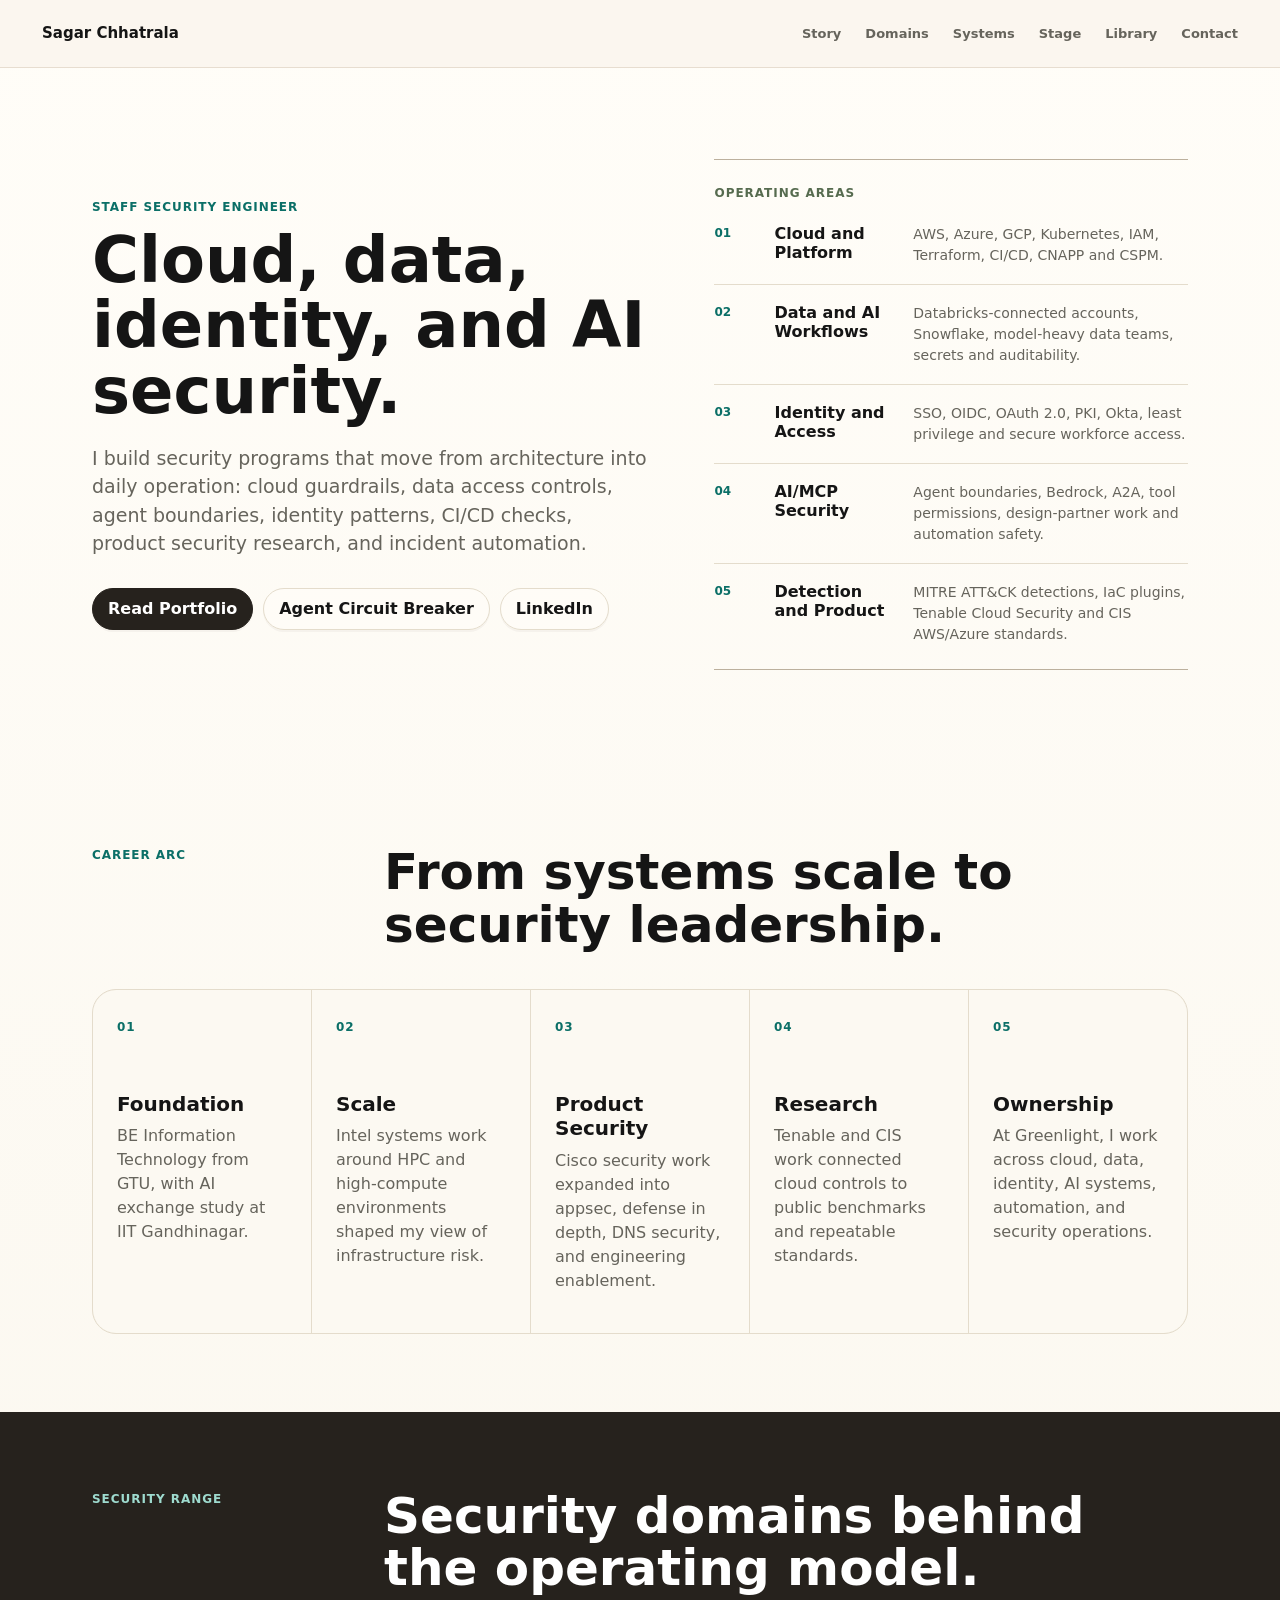
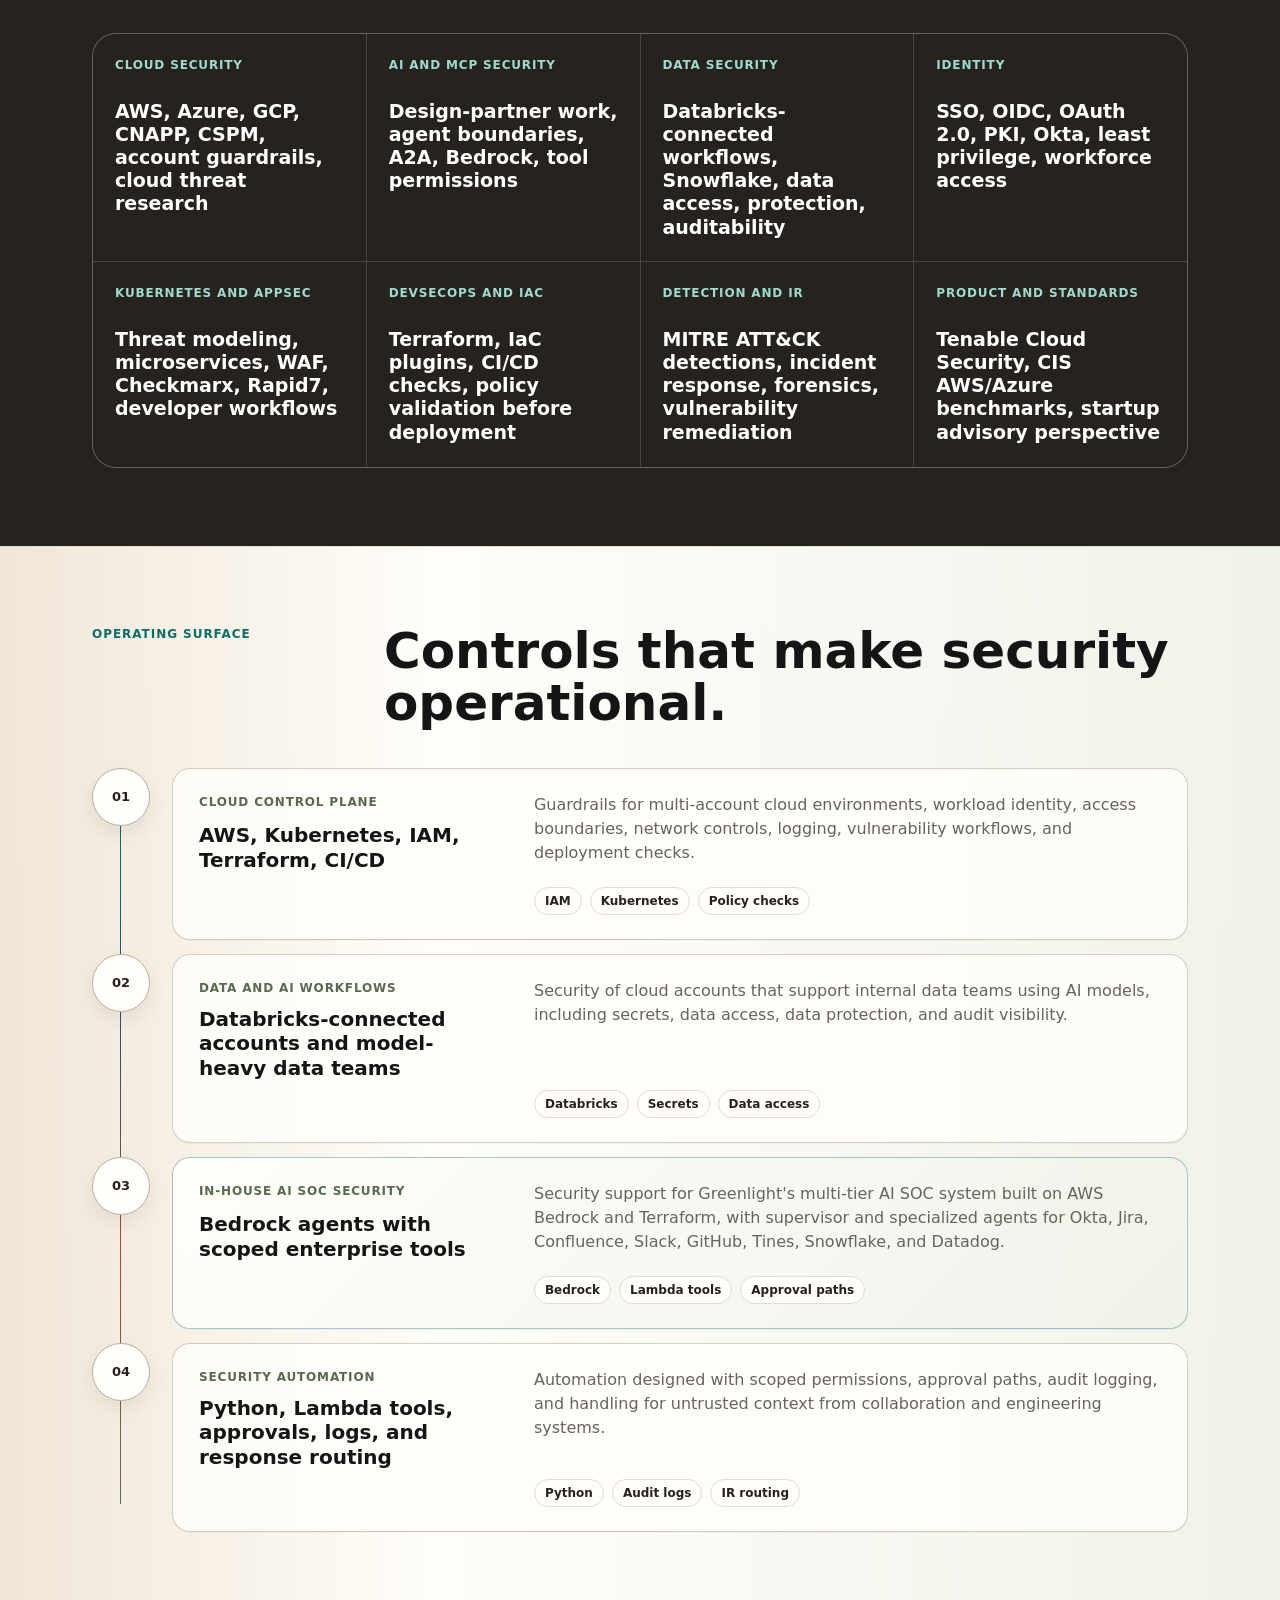
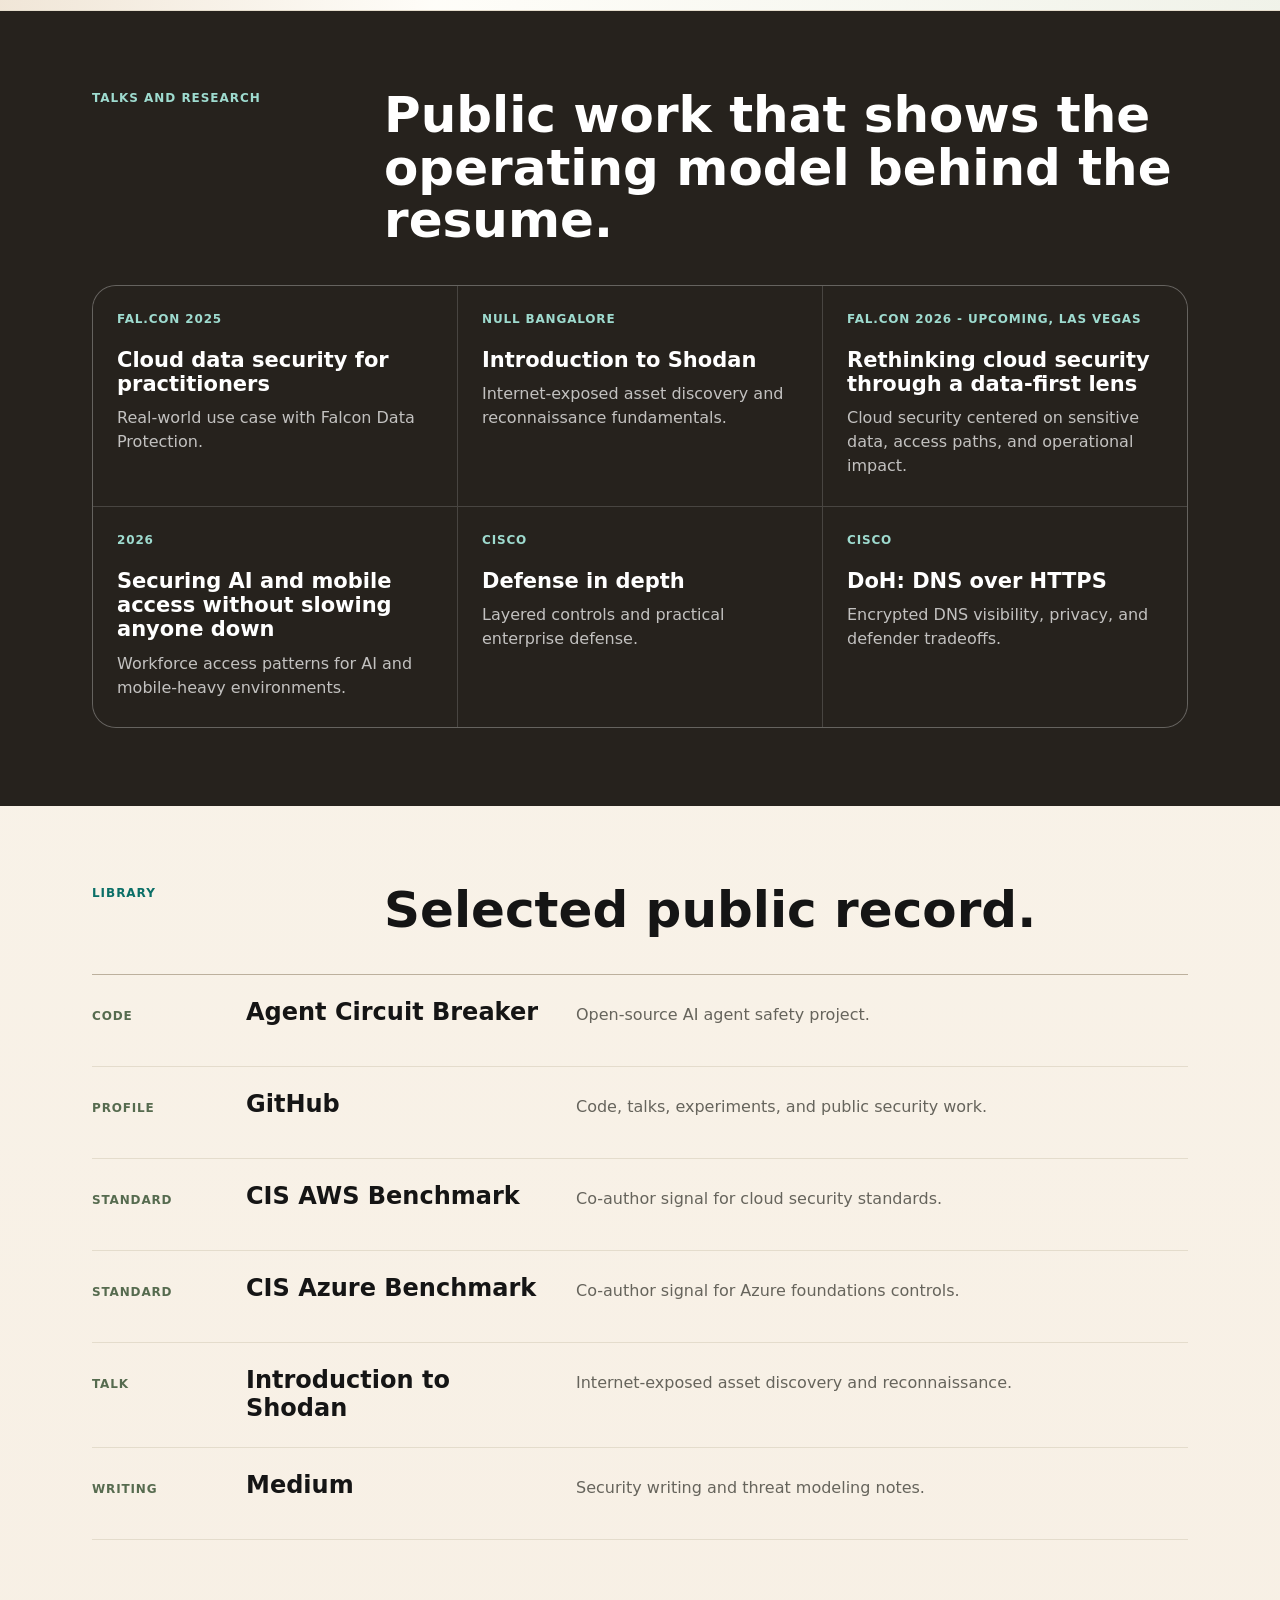
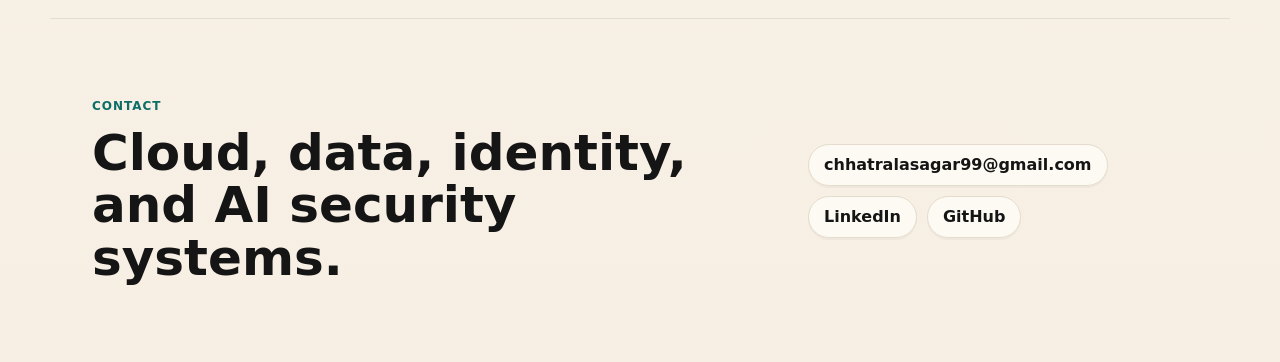
==== index.html @ e39b1465 "Initial portfolio site" ====
<!doctype html>
<html lang="en">
<head>
  <meta charset="utf-8">
  <meta name="viewport" content="width=device-width, initial-scale=1">
  <title>Sagar Chhatrala | Security Portfolio</title>
  <meta name="description" content="Sagar Chhatrala portfolio across cloud security, data security, identity, AI system security, public talks, CIS benchmarks, and open-source security tooling.">
  <meta property="og:title" content="Sagar Chhatrala | Security Portfolio">
  <meta property="og:description" content="Cloud, data, identity, and AI security portfolio with public talks, benchmarks, and open-source work.">
  <meta property="og:type" content="profile">
  <meta property="og:image" content="https://avatars.githubusercontent.com/u/20254196?v=4">
  <link rel="stylesheet" href="./styles.css">
  <script type="application/ld+json">
    {
      "@context": "https://schema.org",
      "@type": "Person",
      "name": "Sagar Chhatrala",
      "jobTitle": "Staff Security Engineer",
      "image": "https://avatars.githubusercontent.com/u/20254196?v=4",
      "description": "Staff Security Engineer focused on cloud security, data security, identity, AI system security, security automation, and public security research.",
      "sameAs": [
        "https://www.linkedin.com/in/sagarchhatrala",
        "https://github.com/sagarchhatrala",
        "https://medium.com/@sagarchhatrala",
        "https://pypi.org/project/agent-circuit-breaker/",
        "https://github.com/sagarchhatrala/Talks/blob/master/null_bangalore/Introduction%20to%20shodan.pptx"
      ],
      "knowsAbout": [
        "AWS Security",
        "Azure Security",
        "GCP Security",
        "Kubernetes Security",
        "Databricks Security",
        "Identity and Access",
        "OIDC",
        "OAuth 2.0",
        "PKI",
        "WAF",
        "Infrastructure as Code Security",
        "AI System Security",
        "MCP Security",
        "A2A",
        "Agent Guardrails",
        "Security Automation",
        "MITRE ATT&CK",
        "Incident Response",
        "Cloud Threat Research",
        "CIS Benchmarks"
      ]
    }
  </script>
</head>
<body>
  <header class="header">
    <a class="brand" href="#top">Sagar Chhatrala</a>
    <nav aria-label="Portfolio navigation">
      <a href="#story">Story</a>
      <a href="#domains">Domains</a>
      <a href="#systems">Systems</a>
      <a href="#stage">Stage</a>
      <a href="#library">Library</a>
      <a href="#contact">Contact</a>
    </nav>
  </header>

  <main id="top">
    <section class="hero">
      <div class="hero-copy">
        <p class="eyebrow">Staff Security Engineer</p>
        <h1>Cloud, data, identity, and AI security.</h1>
        <p class="lead">
          I build security programs that move from architecture into daily operation:
          cloud guardrails, data access controls, agent boundaries, identity patterns,
          CI/CD checks, product security research, and incident automation.
        </p>
        <div class="actions">
          <a class="primary" href="#story">Read Portfolio</a>
          <a href="https://pypi.org/project/agent-circuit-breaker/">Agent Circuit Breaker</a>
          <a href="https://www.linkedin.com/in/sagarchhatrala">LinkedIn</a>
        </div>
      </div>

      <aside class="hero-panel" aria-label="Security operating areas">
        <p class="panel-kicker">Operating Areas</p>
        <div class="focus-list">
          <article>
            <span>01</span>
            <strong>Cloud and Platform</strong>
            <p>AWS, Azure, GCP, Kubernetes, IAM, Terraform, CI/CD, CNAPP and CSPM.</p>
          </article>
          <article>
            <span>02</span>
            <strong>Data and AI Workflows</strong>
            <p>Databricks-connected accounts, Snowflake, model-heavy data teams, secrets and auditability.</p>
          </article>
          <article>
            <span>03</span>
            <strong>Identity and Access</strong>
            <p>SSO, OIDC, OAuth 2.0, PKI, Okta, least privilege and secure workforce access.</p>
          </article>
          <article>
            <span>04</span>
            <strong>AI/MCP Security</strong>
            <p>Agent boundaries, Bedrock, A2A, tool permissions, design-partner work and automation safety.</p>
          </article>
          <article>
            <span>05</span>
            <strong>Detection and Product</strong>
            <p>MITRE ATT&CK detections, IaC plugins, Tenable Cloud Security and CIS AWS/Azure standards.</p>
          </article>
        </div>
      </aside>
    </section>

    <section class="story" id="story">
      <div class="section-head">
        <p class="eyebrow">Career Arc</p>
        <h2>From systems scale to security leadership.</h2>
      </div>
      <div class="arc">
        <article>
          <span>01</span>
          <h3>Foundation</h3>
          <p>BE Information Technology from GTU, with AI exchange study at IIT Gandhinagar.</p>
        </article>
        <article>
          <span>02</span>
          <h3>Scale</h3>
          <p>Intel systems work around HPC and high-compute environments shaped my view of infrastructure risk.</p>
        </article>
        <article>
          <span>03</span>
          <h3>Product Security</h3>
          <p>Cisco security work expanded into appsec, defense in depth, DNS security, and engineering enablement.</p>
        </article>
        <article>
          <span>04</span>
          <h3>Research</h3>
          <p>Tenable and CIS work connected cloud controls to public benchmarks and repeatable standards.</p>
        </article>
        <article>
          <span>05</span>
          <h3>Ownership</h3>
          <p>At Greenlight, I work across cloud, data, identity, AI systems, automation, and security operations.</p>
        </article>
      </div>
    </section>

    <section class="domains" id="domains">
      <div class="section-head">
        <p class="eyebrow">Security Range</p>
        <h2>Security domains behind the operating model.</h2>
      </div>
      <div class="domain-board">
        <article>
          <span>Cloud Security</span>
          <strong>AWS, Azure, GCP, CNAPP, CSPM, account guardrails, cloud threat research</strong>
        </article>
        <article>
          <span>AI and MCP Security</span>
          <strong>Design-partner work, agent boundaries, A2A, Bedrock, tool permissions</strong>
        </article>
        <article>
          <span>Data Security</span>
          <strong>Databricks-connected workflows, Snowflake, data access, protection, auditability</strong>
        </article>
        <article>
          <span>Identity</span>
          <strong>SSO, OIDC, OAuth 2.0, PKI, Okta, least privilege, workforce access</strong>
        </article>
        <article>
          <span>Kubernetes and AppSec</span>
          <strong>Threat modeling, microservices, WAF, Checkmarx, Rapid7, developer workflows</strong>
        </article>
        <article>
          <span>DevSecOps and IaC</span>
          <strong>Terraform, IaC plugins, CI/CD checks, policy validation before deployment</strong>
        </article>
        <article>
          <span>Detection and IR</span>
          <strong>MITRE ATT&CK detections, incident response, forensics, vulnerability remediation</strong>
        </article>
        <article>
          <span>Product and Standards</span>
          <strong>Tenable Cloud Security, CIS AWS/Azure benchmarks, startup advisory perspective</strong>
        </article>
      </div>
    </section>

    <section class="systems" id="systems">
      <div class="section-head">
        <p class="eyebrow">Operating Surface</p>
        <h2>Controls that make security operational.</h2>
      </div>
      <div class="control-stack">
        <article class="control-item">
          <div class="control-index">01</div>
          <div class="control-body">
            <span>Cloud Control Plane</span>
            <h3>AWS, Kubernetes, IAM, Terraform, CI/CD</h3>
            <p>Guardrails for multi-account cloud environments, workload identity, access boundaries, network controls, logging, vulnerability workflows, and deployment checks.</p>
            <div class="chips"><b>IAM</b><b>Kubernetes</b><b>Policy checks</b></div>
          </div>
        </article>
        <article class="control-item">
          <div class="control-index">02</div>
          <div class="control-body">
            <span>Data and AI Workflows</span>
            <h3>Databricks-connected accounts and model-heavy data teams</h3>
            <p>Security of cloud accounts that support internal data teams using AI models, including secrets, data access, data protection, and audit visibility.</p>
            <div class="chips"><b>Databricks</b><b>Secrets</b><b>Data access</b></div>
          </div>
        </article>
        <article class="control-item feature-control">
          <div class="control-index">03</div>
          <div class="control-body">
            <span>In-House AI SOC Security</span>
            <h3>Bedrock agents with scoped enterprise tools</h3>
            <p>Security support for Greenlight's multi-tier AI SOC system built on AWS Bedrock and Terraform, with supervisor and specialized agents for Okta, Jira, Confluence, Slack, GitHub, Tines, Snowflake, and Datadog.</p>
            <div class="chips"><b>Bedrock</b><b>Lambda tools</b><b>Approval paths</b></div>
          </div>
        </article>
        <article class="control-item">
          <div class="control-index">04</div>
          <div class="control-body">
            <span>Security Automation</span>
            <h3>Python, Lambda tools, approvals, logs, and response routing</h3>
            <p>Automation designed with scoped permissions, approval paths, audit logging, and handling for untrusted context from collaboration and engineering systems.</p>
            <div class="chips"><b>Python</b><b>Audit logs</b><b>IR routing</b></div>
          </div>
        </article>
      </div>
    </section>

    <section class="stage" id="stage">
      <div class="section-head">
        <p class="eyebrow">Talks and Research</p>
        <h2>Public work that shows the operating model behind the resume.</h2>
      </div>
      <div class="stage-grid">
        <a href="https://www.crowdstrike.com/en-us/events/fal-con/">
          <small>Fal.Con 2025</small>
          <strong>Cloud data security for practitioners</strong>
          <span>Real-world use case with Falcon Data Protection.</span>
        </a>
        <a href="https://github.com/sagarchhatrala/Talks/blob/master/null_bangalore/Introduction%20to%20shodan.pptx">
          <small>null Bangalore</small>
          <strong>Introduction to Shodan</strong>
          <span>Internet-exposed asset discovery and reconnaissance fundamentals.</span>
        </a>
        <article>
          <small>Fal.Con 2026 - Upcoming, Las Vegas</small>
          <strong>Rethinking cloud security through a data-first lens</strong>
          <span>Cloud security centered on sensitive data, access paths, and operational impact.</span>
        </article>
        <article>
          <small>2026</small>
          <strong>Securing AI and mobile access without slowing anyone down</strong>
          <span>Workforce access patterns for AI and mobile-heavy environments.</span>
        </article>
        <article>
          <small>Cisco</small>
          <strong>Defense in depth</strong>
          <span>Layered controls and practical enterprise defense.</span>
        </article>
        <article>
          <small>Cisco</small>
          <strong>DoH: DNS over HTTPS</strong>
          <span>Encrypted DNS visibility, privacy, and defender tradeoffs.</span>
        </article>
      </div>
    </section>

    <section class="library" id="library">
      <div class="section-head">
        <p class="eyebrow">Library</p>
        <h2>Selected public record.</h2>
      </div>
      <div class="library-links">
        <a href="https://pypi.org/project/agent-circuit-breaker/" data-evidence="open-source ai-agent-safety"><span>Code</span><strong>Agent Circuit Breaker</strong><em>Open-source AI agent safety project.</em></a>
        <a href="https://github.com/sagarchhatrala" data-evidence="github code talks"><span>Profile</span><strong>GitHub</strong><em>Code, talks, experiments, and public security work.</em></a>
        <a href="https://www.cisecurity.org/benchmark/amazon_web_services" data-evidence="cis aws benchmark"><span>Standard</span><strong>CIS AWS Benchmark</strong><em>Co-author signal for cloud security standards.</em></a>
        <a href="https://www.cisecurity.org/benchmark/azure" data-evidence="cis azure benchmark"><span>Standard</span><strong>CIS Azure Benchmark</strong><em>Co-author signal for Azure foundations controls.</em></a>
        <a href="https://github.com/sagarchhatrala/Talks/blob/master/null_bangalore/Introduction%20to%20shodan.pptx" data-evidence="shodan null-bangalore talk"><span>Talk</span><strong>Introduction to Shodan</strong><em>Internet-exposed asset discovery and reconnaissance.</em></a>
        <a href="https://medium.com/@sagarchhatrala" data-evidence="security writing"><span>Writing</span><strong>Medium</strong><em>Security writing and threat modeling notes.</em></a>
      </div>
    </section>

    <section class="contact" id="contact">
      <div>
        <p class="eyebrow">Contact</p>
        <h2>Cloud, data, identity, and AI security systems.</h2>
      </div>
      <div class="contact-links">
        <a href="mailto:chhatralasagar99@gmail.com">chhatralasagar99@gmail.com</a>
        <a href="https://www.linkedin.com/in/sagarchhatrala">LinkedIn</a>
        <a href="https://github.com/sagarchhatrala">GitHub</a>
      </div>
    </section>
  </main>
</body>
</html>
---- styles.css ----
:root {
  --bg: #faf6ed;
  --paper: #fffefa;
  --ink: #151515;
  --muted: #66645c;
  --line: #e4dccc;
  --line-strong: #bcb09d;
  --espresso: #26221d;
  --teal: #0b6f67;
  --blue: #334f6d;
  --terracotta: #a4533b;
  --mustard: #8e6f24;
  --moss: #566b4f;
  --clay: #eee2d2;
  --sage: #eef2e9;
  --sand: #f4eadb;
  --shadow: 0 18px 46px rgba(38, 34, 29, 0.09);
}

* { box-sizing: border-box; }
html { scroll-behavior: smooth; }
body {
  margin: 0;
  overflow-x: hidden;
  color: var(--ink);
  background:
    linear-gradient(180deg, #fffdf8 0%, var(--bg) 44%, #f7efe4 100%);
  font-family: Inter, ui-sans-serif, system-ui, -apple-system, BlinkMacSystemFont, "Segoe UI", sans-serif;
  line-height: 1.5;
}

a { color: inherit; text-decoration: none; }
a:hover { color: var(--teal); }

.header {
  position: sticky;
  top: 0;
  z-index: 30;
  display: flex;
  align-items: center;
  justify-content: space-between;
  min-height: 68px;
  padding: 0 42px;
  border-bottom: 1px solid rgba(227, 215, 200, 0.8);
  background: rgba(251, 246, 238, 0.9);
  backdrop-filter: blur(16px);
}

.brand {
  font-size: 15px;
  font-weight: 850;
}

nav {
  display: flex;
  gap: 24px;
  color: var(--muted);
  font-size: 13px;
  font-weight: 820;
}

.hero {
  display: grid;
  grid-template-columns: minmax(0, 0.92fr) minmax(360px, 0.78fr);
  gap: 64px;
  align-items: center;
  max-width: 1180px;
  min-height: min(700px, calc(100vh - 68px));
  margin: 0 auto;
  padding: 46px 42px 54px;
}

.eyebrow {
  margin: 0 0 12px;
  color: var(--teal);
  font-size: 12px;
  font-weight: 850;
  letter-spacing: 0.08em;
  text-transform: uppercase;
}

h1, h2, h3, p { margin-top: 0; }

h1 {
  max-width: 680px;
  margin-bottom: 20px;
  font-size: clamp(40px, 5vw, 64px);
  line-height: 1.02;
  letter-spacing: 0;
}

h2 {
  max-width: 790px;
  margin-bottom: 0;
  font-size: clamp(30px, 4.1vw, 50px);
  line-height: 1.05;
  letter-spacing: 0;
}

h3 {
  margin-bottom: 8px;
  font-size: 20px;
  line-height: 1.22;
  letter-spacing: 0;
}

.lead {
  max-width: 650px;
  color: var(--muted);
  font-size: 19px;
}

.actions {
  display: flex;
  flex-wrap: wrap;
  gap: 10px;
  margin-top: 30px;
}

.actions a,
.contact-links a {
  display: inline-flex;
  align-items: center;
  min-height: 42px;
  padding: 0 15px;
  border: 1px solid var(--line);
  border-radius: 999px;
  background: rgba(255, 253, 248, 0.82);
  font-weight: 850;
  box-shadow: 0 2px 0 rgba(52, 39, 31, 0.04);
}

.actions .primary {
  border-color: var(--espresso);
  background: var(--espresso);
  color: #fff;
}

.hero-panel {
  padding: 24px 0;
  border-top: 1px solid var(--line-strong);
  border-bottom: 1px solid var(--line-strong);
}

.panel-kicker {
  margin: 0 0 22px;
  color: var(--moss);
  font-size: 12px;
  font-weight: 900;
  letter-spacing: 0.08em;
  text-transform: uppercase;
}

.focus-list {
  display: grid;
  gap: 0;
}

.focus-list article {
  display: grid;
  grid-template-columns: 42px minmax(0, 0.44fr) minmax(0, 1fr);
  gap: 18px;
  padding: 18px 0;
  border-top: 1px solid var(--line);
}

.focus-list article:first-child {
  border-top: 0;
  padding-top: 0;
}

.focus-list article:last-child {
  padding-bottom: 0;
}

.focus-list span {
  color: var(--teal);
  font-size: 12px;
  font-weight: 900;
}

.focus-list strong {
  line-height: 1.22;
}

.focus-list p {
  margin-bottom: 0;
  color: var(--muted);
  font-size: 14px;
}

.story,
.domains,
.systems,
.stage,
.library,
.contact {
  max-width: 1180px;
  margin: 0 auto;
  padding: 78px 42px;
}

.domains {
  max-width: none;
  border-top: 0;
  border-bottom: 0;
  background: var(--espresso);
  color: #fff;
}

.domains .section-head,
.domains .domain-board {
  max-width: 1096px;
  margin-left: auto;
  margin-right: auto;
}

.domains .eyebrow {
  color: #9edbcf;
}

.section-head {
  display: grid;
  grid-template-columns: 250px minmax(0, 1fr);
  gap: 42px;
  align-items: start;
  margin-bottom: 38px;
}

.arc {
  display: grid;
  grid-template-columns: repeat(5, 1fr);
  gap: 1px;
  border: 1px solid var(--line);
  border-radius: 24px;
  background: var(--line);
  overflow: hidden;
}

.domain-board {
  display: grid;
  grid-template-columns: repeat(4, 1fr);
  gap: 1px;
  overflow: hidden;
  border: 1px solid rgba(255,255,255,0.16);
  border-radius: 24px;
  background: rgba(255,255,255,0.16);
}

.domain-board article {
  position: relative;
  display: grid;
  grid-template-rows: auto 1fr;
  gap: 26px;
  min-height: 205px;
  padding: 22px;
  border: 0;
  border-radius: 0;
  background: var(--espresso);
  box-shadow: none;
  overflow: hidden;
}

.domain-board article:hover {
  background: rgba(255,255,255,0.035);
  transform: none;
}

.domain-board span {
  color: #9edbcf;
  font-size: 12px;
  font-weight: 900;
  letter-spacing: 0.07em;
  text-transform: uppercase;
}

.domain-board strong {
  color: #fff;
  font-size: 19px;
  line-height: 1.22;
}

.arc article {
  min-height: 265px;
  padding: 24px;
  background: rgba(255,253,248,0.88);
}

.arc span,
.stage-grid small,
.library-links span {
  color: var(--teal);
  font-size: 12px;
  font-weight: 850;
  letter-spacing: 0.07em;
  text-transform: uppercase;
}

.arc h3 {
  margin-top: 54px;
}

.arc p,
.stage-grid span {
  color: var(--muted);
}

.systems {
  max-width: none;
  border-top: 1px solid var(--line);
  border-bottom: 1px solid var(--line);
  background:
    linear-gradient(90deg, rgba(238,226,210,0.78), rgba(255,254,250,0.9) 34%, rgba(238,242,233,0.8));
}

.systems .section-head,
.systems .control-stack {
  max-width: 1096px;
  margin-left: auto;
  margin-right: auto;
}

.control-stack {
  position: relative;
  display: grid;
  gap: 14px;
}

.control-stack::before {
  content: "";
  position: absolute;
  top: 28px;
  bottom: 28px;
  left: 28px;
  width: 1px;
  background: linear-gradient(180deg, var(--teal), var(--blue), var(--terracotta), var(--moss));
}

.control-item {
  position: relative;
  display: grid;
  grid-template-columns: 58px minmax(0, 1fr);
  gap: 22px;
  align-items: start;
}

.control-index {
  position: relative;
  z-index: 1;
  display: grid;
  place-items: center;
  width: 58px;
  height: 58px;
  border: 1px solid var(--line-strong);
  border-radius: 50%;
  background: var(--paper);
  color: var(--espresso);
  font-size: 13px;
  font-weight: 900;
  box-shadow: 0 8px 20px rgba(38, 34, 29, 0.08);
}

.control-body {
  display: grid;
  grid-template-columns: minmax(190px, 0.48fr) minmax(0, 1fr);
  gap: 10px 34px;
  min-height: 172px;
  padding: 24px 26px;
  border: 1px solid rgba(188, 176, 157, 0.62);
  border-radius: 18px;
  background: rgba(255,254,250,0.82);
  box-shadow: 0 1px 0 rgba(38,34,29,0.04);
}

.feature-control .control-body {
  border-color: rgba(11,111,103,0.36);
  background: linear-gradient(135deg, rgba(255,254,250,0.94), rgba(238,242,233,0.95));
}

.control-body span {
  grid-column: 1;
  color: var(--moss);
  font-size: 12px;
  font-weight: 900;
  letter-spacing: 0.07em;
  text-transform: uppercase;
}

.control-body h3 {
  grid-column: 1;
  margin-bottom: 0;
}

.control-body p {
  grid-column: 2;
  grid-row: 1 / span 2;
  margin-bottom: 0;
  color: var(--muted);
}

.chips {
  grid-column: 2;
  display: flex;
  flex-wrap: wrap;
  gap: 8px;
  align-self: end;
}

.chips b {
  display: inline-flex;
  align-items: center;
  min-height: 28px;
  padding: 0 10px;
  border: 1px solid var(--line);
  border-radius: 999px;
  background: var(--paper);
  color: var(--espresso);
  font-size: 12px;
}

.stage {
  max-width: none;
  background: var(--espresso);
  color: #fff;
}

.stage .section-head,
.stage .stage-grid {
  max-width: 1096px;
  margin-left: auto;
  margin-right: auto;
}

.stage .eyebrow,
.stage-grid small {
  color: #9edbcf;
}

.stage-grid {
  display: grid;
  grid-template-columns: repeat(3, 1fr);
  gap: 1px;
  background: rgba(255,255,255,0.16);
  border: 1px solid rgba(255,255,255,0.16);
  border-radius: 24px;
  overflow: hidden;
}

.stage-grid a,
.stage-grid article {
  display: grid;
  align-content: start;
  min-height: 220px;
  padding: 24px;
  background: var(--espresso);
}

.stage-grid strong {
  margin: 20px 0 10px;
  font-size: 21px;
  line-height: 1.16;
}

.stage-grid span {
  color: rgba(255,255,255,0.72);
}

.library-links {
  display: grid;
  grid-template-columns: 1fr;
  gap: 0;
  border-top: 1px solid var(--line-strong);
}

.library-links a {
  display: grid;
  grid-template-columns: 130px minmax(0, 0.5fr) minmax(0, 1fr);
  gap: 24px;
  align-items: baseline;
  min-height: 92px;
  padding: 24px 0;
  border-bottom: 1px solid var(--line);
  background: transparent;
}

.library-links a:hover {
  color: var(--teal);
  transform: translateX(2px);
}

.library-links span {
  color: var(--moss);
  font-size: 12px;
  font-weight: 900;
  letter-spacing: 0.07em;
  text-transform: uppercase;
  white-space: nowrap;
}

.library-links strong {
  font-size: 24px;
  line-height: 1.16;
}

.library-links em {
  color: var(--muted);
  font-style: normal;
}

.contact {
  display: grid;
  grid-template-columns: minmax(0, 1fr) 380px;
  gap: 40px;
  align-items: center;
  border-top: 1px solid var(--line);
}

.contact-links {
  display: flex;
  flex-wrap: wrap;
  gap: 10px;
}

@media (max-width: 980px) {
  .hero,
  .section-head,
  .focus-list article,
  .control-body,
  .contact {
    grid-template-columns: 1fr;
  }

  .control-body p,
  .control-body h3,
  .control-body span,
  .chips {
    grid-column: 1;
    grid-row: auto;
  }

  .hero {
    min-height: auto;
    gap: 34px;
  }

  .arc {
    grid-template-columns: 1fr;
  }

  .arc article {
    min-height: auto;
  }

  .arc h3 {
    margin-top: 26px;
  }

  .stage-grid,
  .domain-board {
    grid-template-columns: 1fr;
  }

  .domain-board article.wide {
    grid-column: auto;
  }
}

@media (max-width: 680px) {
  .header {
    align-items: flex-start;
    flex-direction: column;
    gap: 10px;
    padding: 16px 22px;
  }

  nav {
    width: 100%;
    gap: 18px;
    overflow-x: auto;
    padding-bottom: 2px;
  }

  .hero,
  .story,
  .systems,
  .stage,
  .library,
  .contact {
    padding: 48px 22px;
  }

  h1 {
    max-width: 350px;
    font-size: 34px;
    line-height: 1.05;
  }

  h2 {
    max-width: 350px;
    font-size: 28px;
  }

  .lead {
    max-width: 350px;
    font-size: 17px;
  }

  .hero-panel {
    max-width: 350px;
  }

  .focus-list article {
    gap: 6px;
    padding: 16px 0;
  }

  .library-links a {
    grid-template-columns: 1fr;
    gap: 6px;
    min-height: auto;
  }

  .library-links strong {
    font-size: 20px;
  }
}
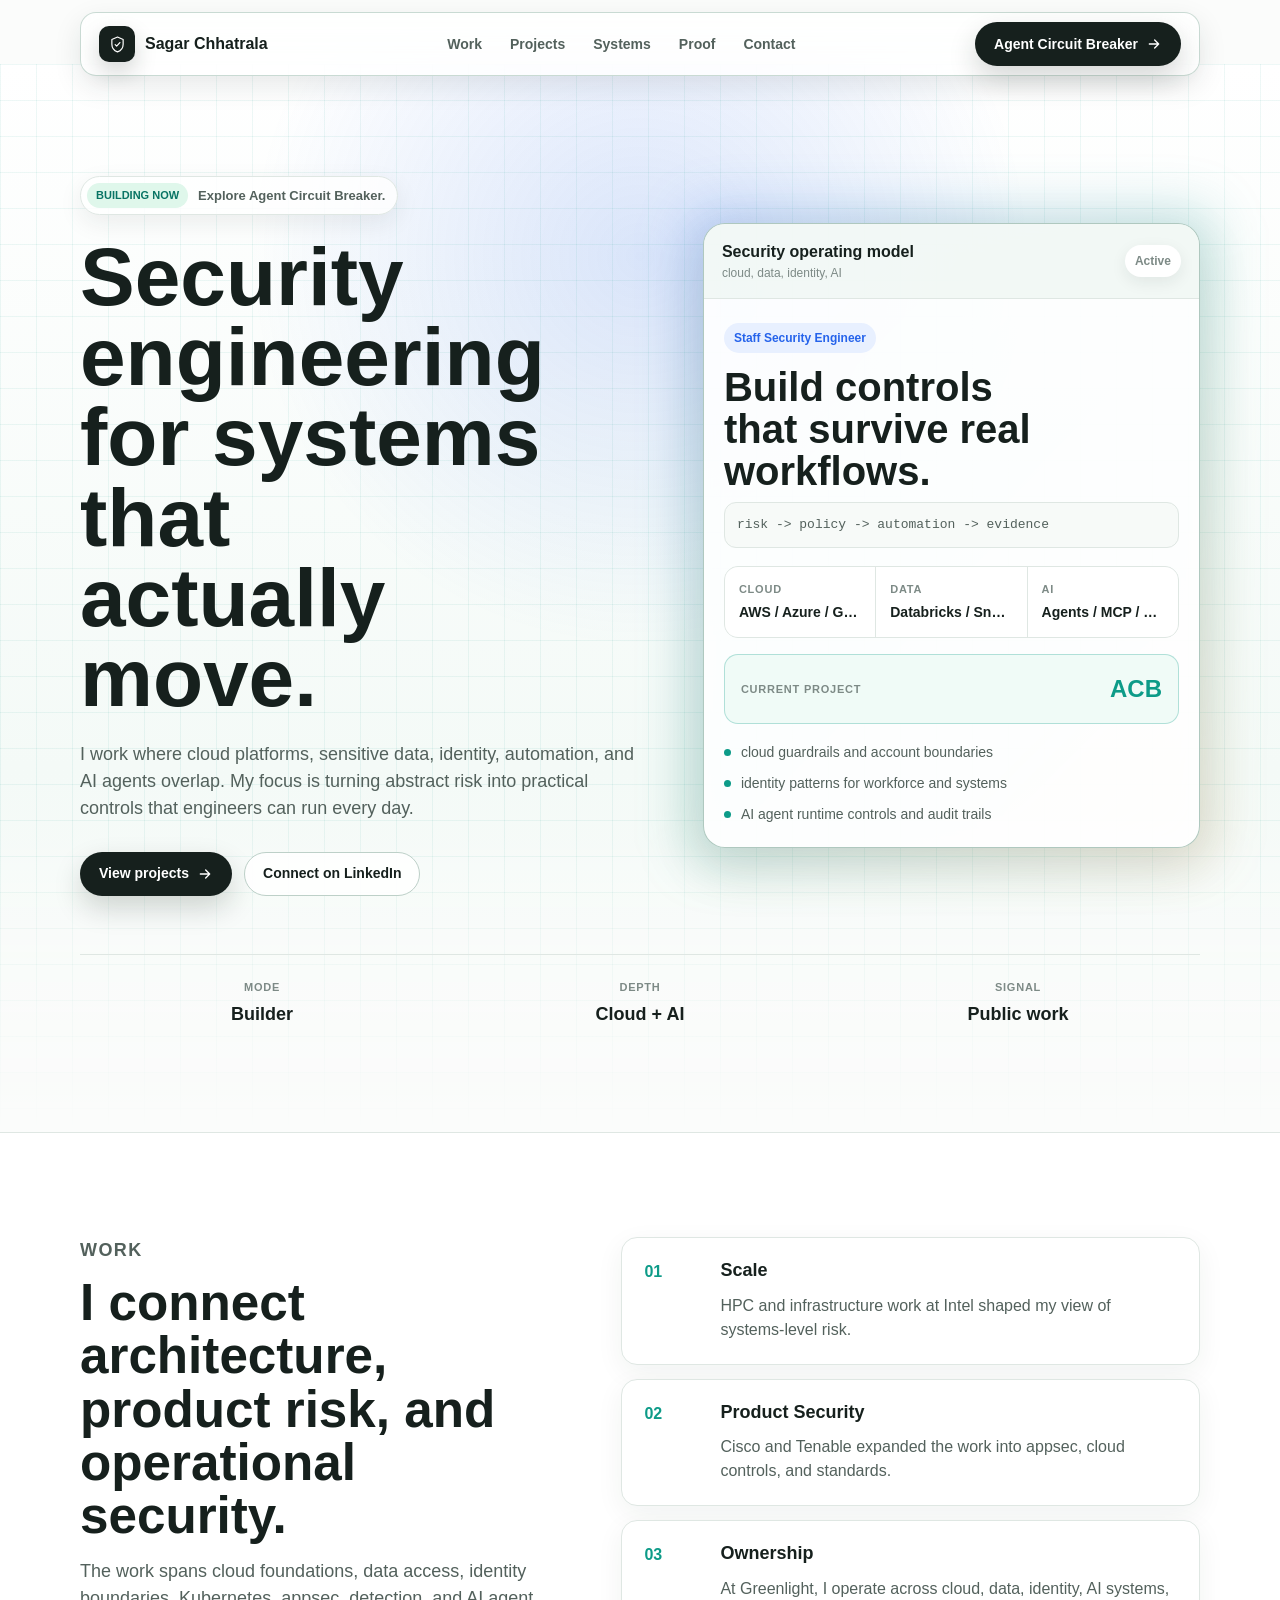
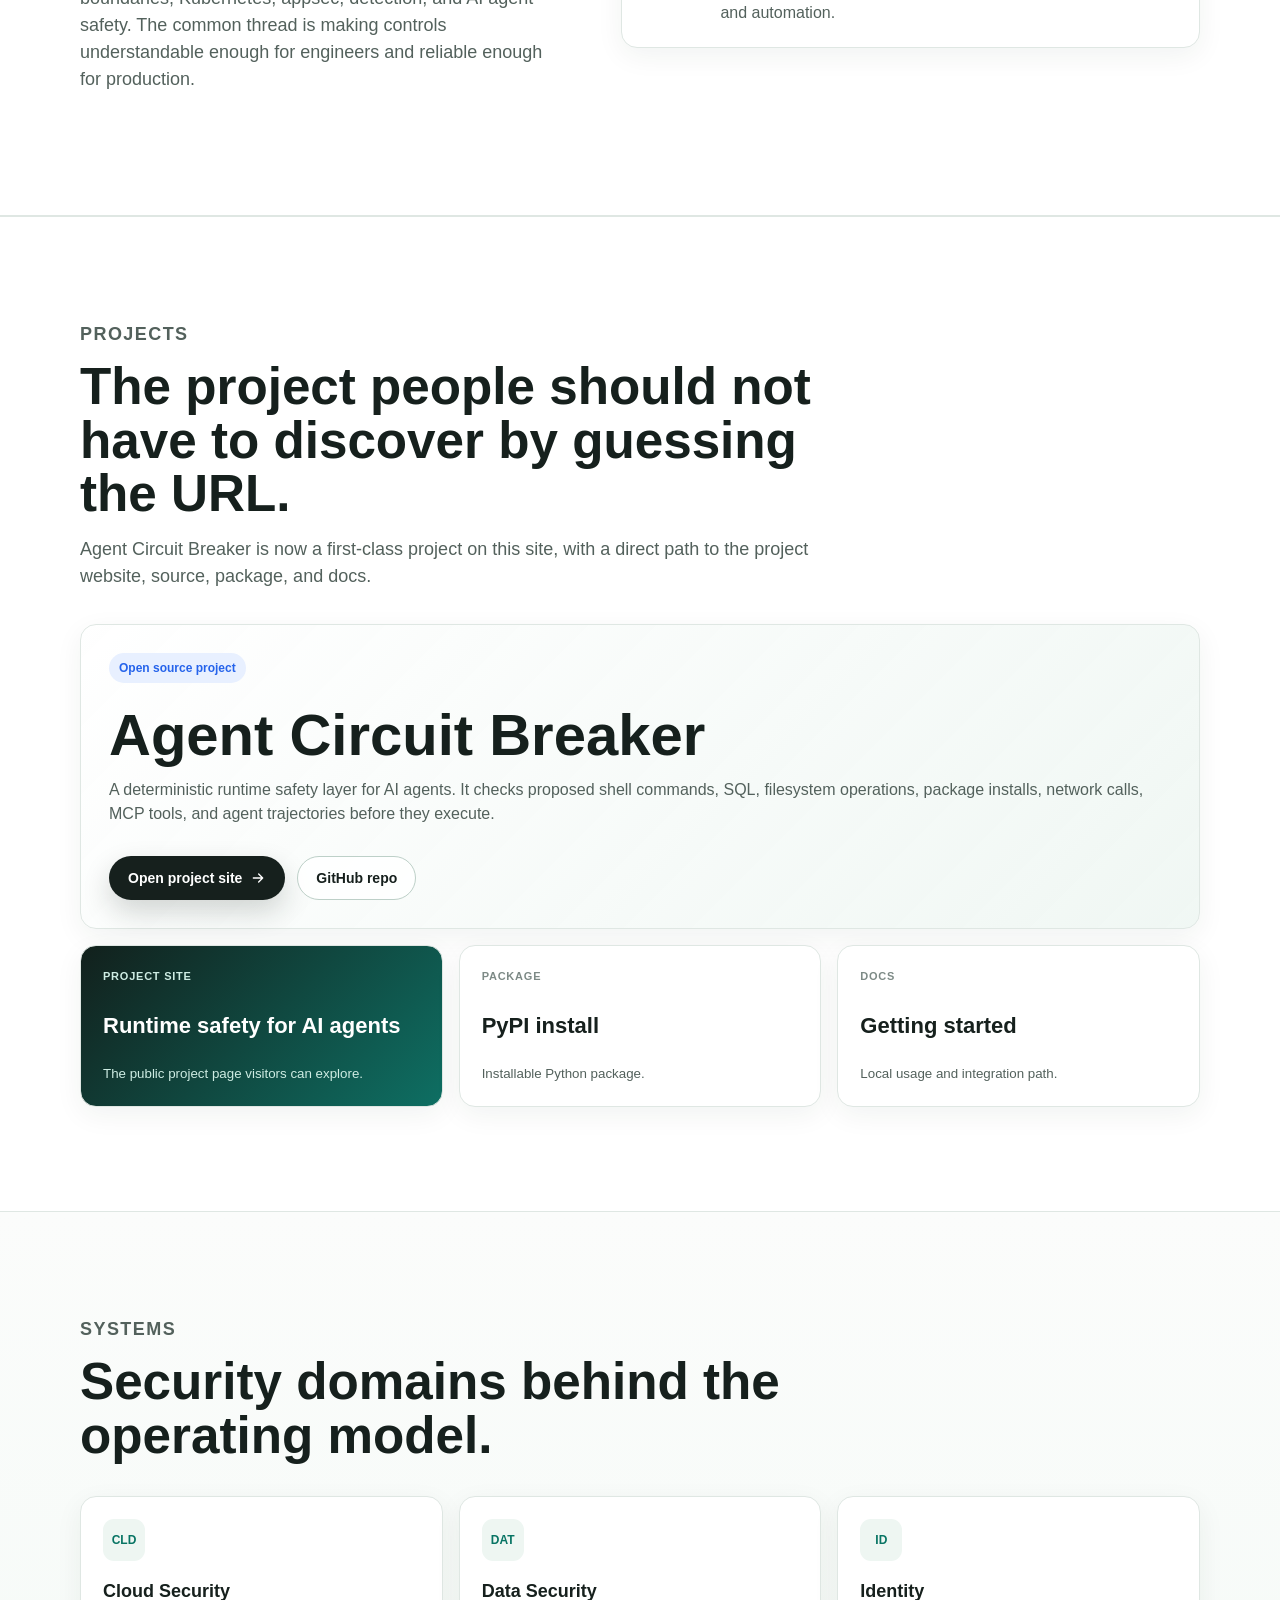
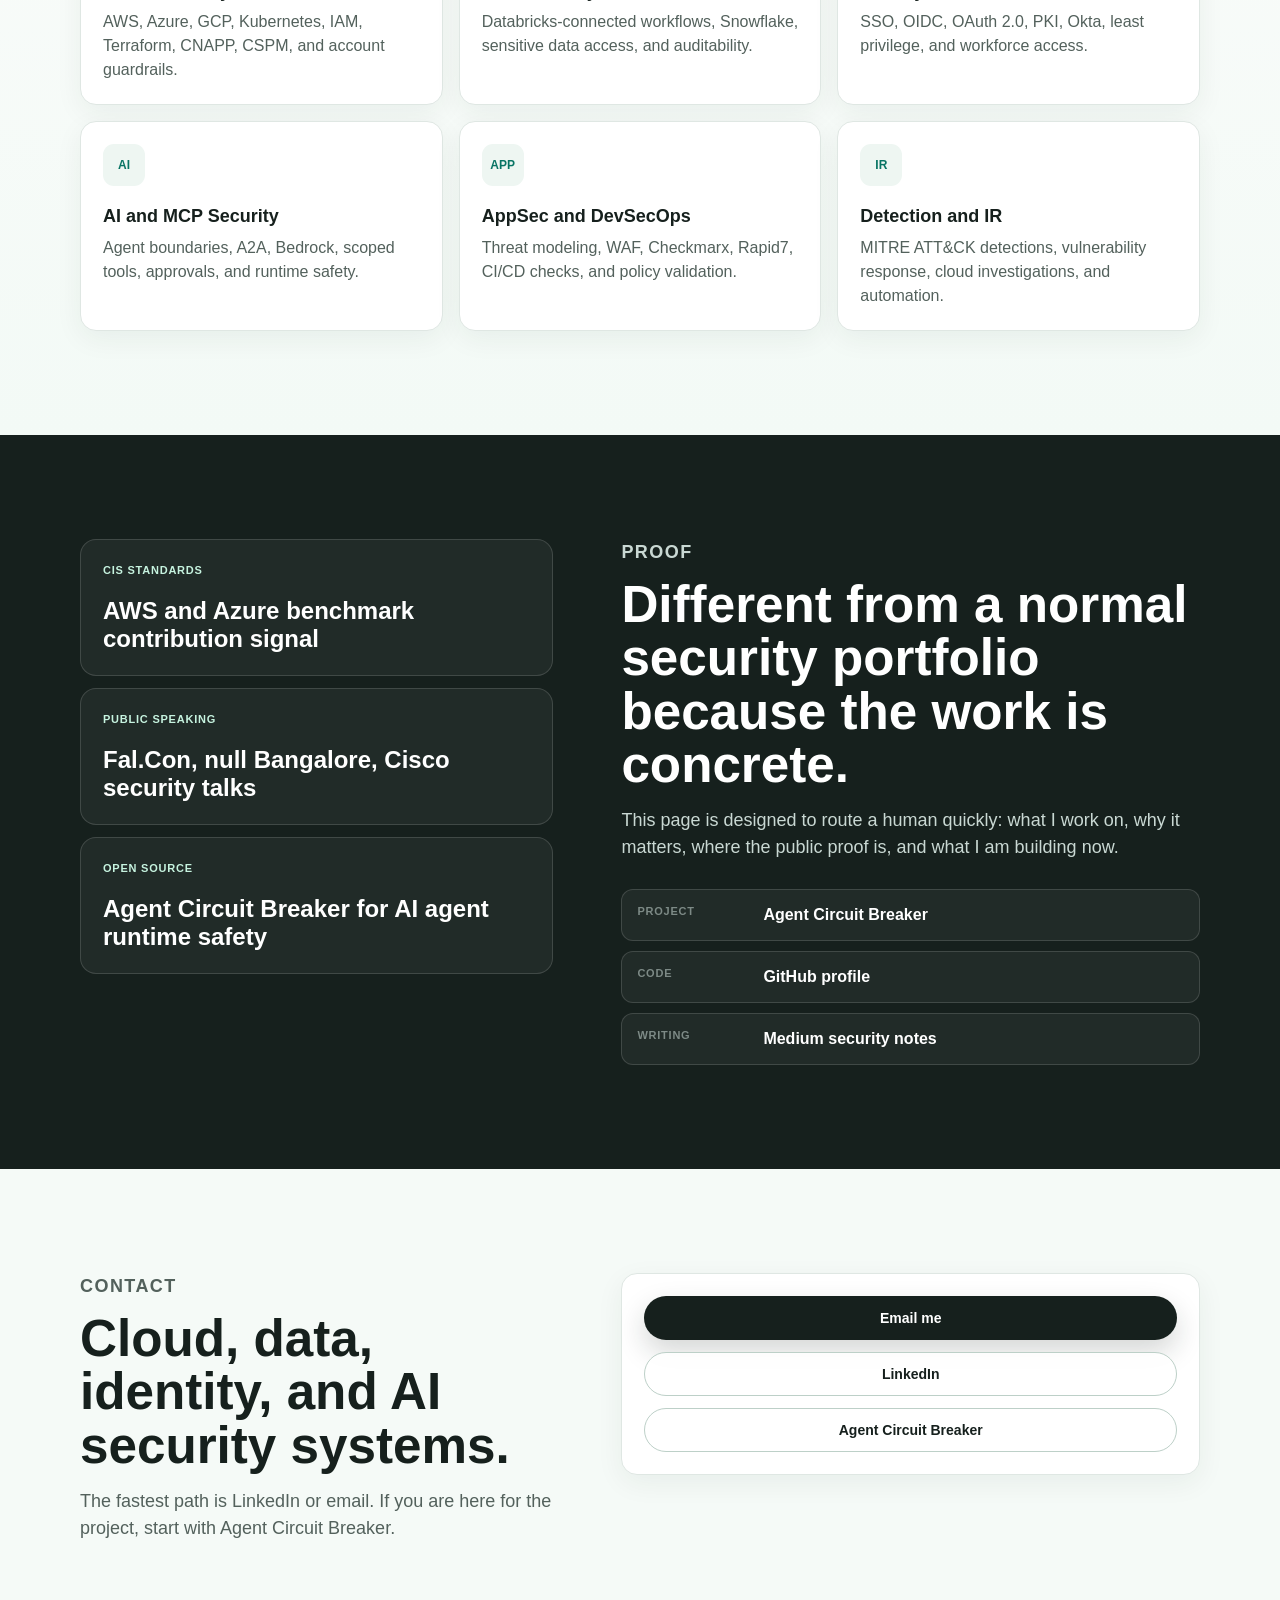
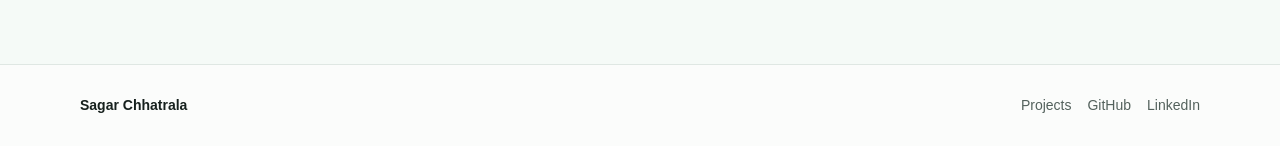
==== commit 23c5a43a: "Redesign portfolio and feature Agent Circuit Breaker" ====
--- a/index.html
+++ b/index.html
@@ -1,302 +1,158 @@
 <!doctype html>
 <html lang="en">
-<head>
-  <meta charset="utf-8">
-  <meta name="viewport" content="width=device-width, initial-scale=1">
-  <title>Sagar Chhatrala | Security Portfolio</title>
-  <meta name="description" content="Sagar Chhatrala portfolio across cloud security, data security, identity, AI system security, public talks, CIS benchmarks, and open-source security tooling.">
-  <meta property="og:title" content="Sagar Chhatrala | Security Portfolio">
-  <meta property="og:description" content="Cloud, data, identity, and AI security portfolio with public talks, benchmarks, and open-source work.">
-  <meta property="og:type" content="profile">
-  <meta property="og:image" content="https://avatars.githubusercontent.com/u/20254196?v=4">
-  <link rel="stylesheet" href="./styles.css">
-  <script type="application/ld+json">
-    {
-      "@context": "https://schema.org",
-      "@type": "Person",
-      "name": "Sagar Chhatrala",
-      "jobTitle": "Staff Security Engineer",
-      "image": "https://avatars.githubusercontent.com/u/20254196?v=4",
-      "description": "Staff Security Engineer focused on cloud security, data security, identity, AI system security, security automation, and public security research.",
-      "sameAs": [
-        "https://www.linkedin.com/in/sagarchhatrala",
-        "https://github.com/sagarchhatrala",
-        "https://medium.com/@sagarchhatrala",
-        "https://pypi.org/project/agent-circuit-breaker/",
-        "https://github.com/sagarchhatrala/Talks/blob/master/null_bangalore/Introduction%20to%20shodan.pptx"
-      ],
-      "knowsAbout": [
-        "AWS Security",
-        "Azure Security",
-        "GCP Security",
-        "Kubernetes Security",
-        "Databricks Security",
-        "Identity and Access",
-        "OIDC",
-        "OAuth 2.0",
-        "PKI",
-        "WAF",
-        "Infrastructure as Code Security",
-        "AI System Security",
-        "MCP Security",
-        "A2A",
-        "Agent Guardrails",
-        "Security Automation",
-        "MITRE ATT&CK",
-        "Incident Response",
-        "Cloud Threat Research",
-        "CIS Benchmarks"
-      ]
-    }
-  </script>
-</head>
-<body>
-  <header class="header">
-    <a class="brand" href="#top">Sagar Chhatrala</a>
-    <nav aria-label="Portfolio navigation">
-      <a href="#story">Story</a>
-      <a href="#domains">Domains</a>
-      <a href="#systems">Systems</a>
-      <a href="#stage">Stage</a>
-      <a href="#library">Library</a>
-      <a href="#contact">Contact</a>
-    </nav>
-  </header>
+  <head>
+    <meta charset="utf-8">
+    <meta name="viewport" content="width=device-width, initial-scale=1">
+    <title>Sagar Chhatrala | Cloud, Data, Identity, and AI Security</title>
+    <meta name="description" content="Sagar Chhatrala is a Staff Security Engineer building cloud, data, identity, and AI security systems, including Agent Circuit Breaker for AI agent runtime safety.">
+    <meta name="keywords" content="Sagar Chhatrala, cloud security, AI security, MCP security, agent security, data security, identity security, AWS security, Kubernetes security, Agent Circuit Breaker">
+    <meta name="author" content="Sagar Chhatrala">
+    <meta name="robots" content="index, follow">
+    <link rel="canonical" href="https://sagarchhatrala.github.io/">
+    <meta property="og:type" content="profile">
+    <meta property="og:title" content="Sagar Chhatrala | Security Portfolio">
+    <meta property="og:description" content="Cloud, data, identity, and AI security portfolio with public talks, standards work, and Agent Circuit Breaker.">
+    <meta property="og:url" content="https://sagarchhatrala.github.io/">
+    <meta property="og:image" content="https://avatars.githubusercontent.com/u/20254196?v=4">
+    <meta name="twitter:card" content="summary">
+    <meta name="twitter:title" content="Sagar Chhatrala | Security Portfolio">
+    <meta name="twitter:description" content="Security engineer focused on cloud, data, identity, AI systems, and open-source agent safety.">
+    <link rel="stylesheet" href="./styles.css">
+    <script type="application/ld+json">
+      {
+        "@context": "https://schema.org",
+        "@type": "Person",
+        "name": "Sagar Chhatrala",
+        "jobTitle": "Staff Security Engineer",
+        "url": "https://sagarchhatrala.github.io/",
+        "image": "https://avatars.githubusercontent.com/u/20254196?v=4",
+        "description": "Staff Security Engineer focused on cloud security, data security, identity, AI system security, security automation, and public security research.",
+        "sameAs": [
+          "https://www.linkedin.com/in/sagarchhatrala",
+          "https://github.com/sagarchhatrala",
+          "https://medium.com/@sagarchhatrala",
+          "https://sagarchhatrala.github.io/agent-circuit-breaker/",
+          "https://github.com/sagarchhatrala/agent-circuit-breaker",
+          "https://pypi.org/project/agent-circuit-breaker/"
+        ],
+        "knowsAbout": [
+          "AWS Security",
+          "Azure Security",
+          "GCP Security",
+          "Kubernetes Security",
+          "Databricks Security",
+          "Identity and Access",
+          "AI System Security",
+          "MCP Security",
+          "Agent Guardrails",
+          "Security Automation",
+          "MITRE ATT&CK",
+          "Incident Response",
+          "CIS Benchmarks"
+        ],
+        "makesOffer": {
+          "@type": "Offer",
+          "itemOffered": {
+            "@type": "SoftwareSourceCode",
+            "name": "Agent Circuit Breaker",
+            "url": "https://sagarchhatrala.github.io/agent-circuit-breaker/",
+            "codeRepository": "https://github.com/sagarchhatrala/agent-circuit-breaker",
+            "applicationCategory": "SecurityApplication"
+          }
+        }
+      }
+    </script>
+  </head>
+  <body>
+    <a class="skip-link" href="#main">Skip to content</a>
 
-  <main id="top">
-    <section class="hero">
-      <div class="hero-copy">
-        <p class="eyebrow">Staff Security Engineer</p>
-        <h1>Cloud, data, identity, and AI security.</h1>
-        <p class="lead">
-          I build security programs that move from architecture into daily operation:
-          cloud guardrails, data access controls, agent boundaries, identity patterns,
-          CI/CD checks, product security research, and incident automation.
-        </p>
-        <div class="actions">
-          <a class="primary" href="#story">Read Portfolio</a>
-          <a href="https://pypi.org/project/agent-circuit-breaker/">Agent Circuit Breaker</a>
-          <a href="https://www.linkedin.com/in/sagarchhatrala">LinkedIn</a>
+    <header class="site-header">
+      <nav class="nav shell" aria-label="Portfolio navigation">
+        <a class="brand" href="#top" aria-label="Sagar Chhatrala home">
+          <span class="brand-mark" aria-hidden="true">
+            <svg viewBox="0 0 32 32" focusable="false"><path d="M16 3.5 6.5 7.7v7.8c0 6.1 3.8 10.8 9.5 13 5.7-2.2 9.5-6.9 9.5-13V7.7L16 3.5Z"></path><path d="m12.1 16.3 2.5 2.5 5.4-6.1"></path></svg>
+          </span>
+          <span>Sagar Chhatrala</span>
+        </a>
+        <div class="nav-links">
+          <a href="#work">Work</a>
+          <a href="#projects">Projects</a>
+          <a href="#systems">Systems</a>
+          <a href="#proof">Proof</a>
+          <a href="#contact">Contact</a>
         </div>
-      </div>
+        <a class="nav-cta" href="https://sagarchhatrala.github.io/agent-circuit-breaker/"><span>Agent Circuit Breaker</span><svg viewBox="0 0 24 24" aria-hidden="true"><path d="M5 12h14M13 6l6 6-6 6"></path></svg></a>
+      </nav>
+    </header>
 
-      <aside class="hero-panel" aria-label="Security operating areas">
-        <p class="panel-kicker">Operating Areas</p>
-        <div class="focus-list">
-          <article>
-            <span>01</span>
-            <strong>Cloud and Platform</strong>
-            <p>AWS, Azure, GCP, Kubernetes, IAM, Terraform, CI/CD, CNAPP and CSPM.</p>
-          </article>
-          <article>
-            <span>02</span>
-            <strong>Data and AI Workflows</strong>
-            <p>Databricks-connected accounts, Snowflake, model-heavy data teams, secrets and auditability.</p>
-          </article>
-          <article>
-            <span>03</span>
-            <strong>Identity and Access</strong>
-            <p>SSO, OIDC, OAuth 2.0, PKI, Okta, least privilege and secure workforce access.</p>
-          </article>
-          <article>
-            <span>04</span>
-            <strong>AI/MCP Security</strong>
-            <p>Agent boundaries, Bedrock, A2A, tool permissions, design-partner work and automation safety.</p>
-          </article>
-          <article>
-            <span>05</span>
-            <strong>Detection and Product</strong>
-            <p>MITRE ATT&CK detections, IaC plugins, Tenable Cloud Security and CIS AWS/Azure standards.</p>
-          </article>
+    <main id="main">
+      <section id="top" class="hero section">
+        <div class="grid-surface" aria-hidden="true"></div>
+        <div class="shell hero-shell">
+          <div class="hero-copy">
+            <a class="announcement" href="#projects"><span>Building now</span>Explore Agent Circuit Breaker.</a>
+            <h1>Security engineering<br>for systems that<br>actually move.</h1>
+            <p class="hero-lede">I work where cloud platforms, sensitive data, identity, automation, and AI agents overlap. My focus is turning abstract risk into practical controls that engineers can run every day.</p>
+            <div class="hero-actions" aria-label="Primary actions">
+              <a class="button button-primary" href="#projects"><span>View projects</span><svg viewBox="0 0 24 24" aria-hidden="true"><path d="M5 12h14M13 6l6 6-6 6"></path></svg></a>
+              <a class="button button-secondary" href="https://www.linkedin.com/in/sagarchhatrala"><span>Connect on LinkedIn</span></a>
+            </div>
+          </div>
+
+          <aside class="hero-product" aria-label="Security operating model">
+            <div class="review-window">
+              <div class="window-top"><div><strong>Security operating model</strong><span>cloud, data, identity, AI</span></div><span class="live-pill">Active</span></div>
+              <div class="action-summary"><span class="source-pill">Staff Security Engineer</span><h2>Build controls<br>that survive real workflows.</h2><code>risk -> policy -> automation -> evidence</code></div>
+              <div class="signal-grid">
+                <div><span>Cloud</span><strong>AWS / Azure / GCP</strong></div>
+                <div><span>Data</span><strong>Databricks / Snowflake</strong></div>
+                <div><span>AI</span><strong>Agents / MCP / Bedrock</strong></div>
+              </div>
+              <div class="decision-strip"><span>Current project</span><strong>ACB</strong></div>
+              <ul class="audit-list" aria-label="Work signals">
+                <li><span></span>cloud guardrails and account boundaries</li>
+                <li><span></span>identity patterns for workforce and systems</li>
+                <li><span></span>AI agent runtime controls and audit trails</li>
+              </ul>
+            </div>
+          </aside>
         </div>
-      </aside>
-    </section>
+        <div class="shell proof-row" aria-label="Security focus"><div><span>Mode</span><strong>Builder</strong></div><div><span>Depth</span><strong>Cloud + AI</strong></div><div><span>Signal</span><strong>Public work</strong></div></div>
+      </section>
 
-    <section class="story" id="story">
-      <div class="section-head">
-        <p class="eyebrow">Career Arc</p>
-        <h2>From systems scale to security leadership.</h2>
-      </div>
-      <div class="arc">
-        <article>
-          <span>01</span>
-          <h3>Foundation</h3>
-          <p>BE Information Technology from GTU, with AI exchange study at IIT Gandhinagar.</p>
-        </article>
-        <article>
-          <span>02</span>
-          <h3>Scale</h3>
-          <p>Intel systems work around HPC and high-compute environments shaped my view of infrastructure risk.</p>
-        </article>
-        <article>
-          <span>03</span>
-          <h3>Product Security</h3>
-          <p>Cisco security work expanded into appsec, defense in depth, DNS security, and engineering enablement.</p>
-        </article>
-        <article>
-          <span>04</span>
-          <h3>Research</h3>
-          <p>Tenable and CIS work connected cloud controls to public benchmarks and repeatable standards.</p>
-        </article>
-        <article>
-          <span>05</span>
-          <h3>Ownership</h3>
-          <p>At Greenlight, I work across cloud, data, identity, AI systems, automation, and security operations.</p>
-        </article>
-      </div>
-    </section>
+      <section id="work" class="section split-section">
+        <div class="shell split-grid">
+          <div class="section-copy"><p class="eyebrow">Work</p><h2>I connect architecture, product risk, and operational security.</h2><p>The work spans cloud foundations, data access, identity boundaries, Kubernetes, appsec, detection, and AI agent safety. The common thread is making controls understandable enough for engineers and reliable enough for production.</p></div>
+          <div class="pipeline" aria-label="Career arc"><article><span>01</span><h3>Scale</h3><p>HPC and infrastructure work at Intel shaped my view of systems-level risk.</p></article><article><span>02</span><h3>Product Security</h3><p>Cisco and Tenable expanded the work into appsec, cloud controls, and standards.</p></article><article><span>03</span><h3>Ownership</h3><p>At Greenlight, I operate across cloud, data, identity, AI systems, and automation.</p></article></div>
+        </div>
+      </section>
 
-    <section class="domains" id="domains">
-      <div class="section-head">
-        <p class="eyebrow">Security Range</p>
-        <h2>Security domains behind the operating model.</h2>
-      </div>
-      <div class="domain-board">
-        <article>
-          <span>Cloud Security</span>
-          <strong>AWS, Azure, GCP, CNAPP, CSPM, account guardrails, cloud threat research</strong>
-        </article>
-        <article>
-          <span>AI and MCP Security</span>
-          <strong>Design-partner work, agent boundaries, A2A, Bedrock, tool permissions</strong>
-        </article>
-        <article>
-          <span>Data Security</span>
-          <strong>Databricks-connected workflows, Snowflake, data access, protection, auditability</strong>
-        </article>
-        <article>
-          <span>Identity</span>
-          <strong>SSO, OIDC, OAuth 2.0, PKI, Okta, least privilege, workforce access</strong>
-        </article>
-        <article>
-          <span>Kubernetes and AppSec</span>
-          <strong>Threat modeling, microservices, WAF, Checkmarx, Rapid7, developer workflows</strong>
-        </article>
-        <article>
-          <span>DevSecOps and IaC</span>
-          <strong>Terraform, IaC plugins, CI/CD checks, policy validation before deployment</strong>
-        </article>
-        <article>
-          <span>Detection and IR</span>
-          <strong>MITRE ATT&CK detections, incident response, forensics, vulnerability remediation</strong>
-        </article>
-        <article>
-          <span>Product and Standards</span>
-          <strong>Tenable Cloud Security, CIS AWS/Azure benchmarks, startup advisory perspective</strong>
-        </article>
-      </div>
-    </section>
+      <section id="projects" class="section project-section">
+        <div class="shell">
+          <div class="section-heading compact"><p class="eyebrow">Projects</p><h2>The project people should not have to discover by guessing the URL.</h2><p>Agent Circuit Breaker is now a first-class project on this site, with a direct path to the project website, source, package, and docs.</p></div>
+          <div class="featured-project">
+            <article class="project-hero-card"><span class="source-pill">Open source project</span><h3>Agent Circuit Breaker</h3><p>A deterministic runtime safety layer for AI agents. It checks proposed shell commands, SQL, filesystem operations, package installs, network calls, MCP tools, and agent trajectories before they execute.</p><div class="hero-actions"><a class="button button-primary" href="https://sagarchhatrala.github.io/agent-circuit-breaker/"><span>Open project site</span><svg viewBox="0 0 24 24" aria-hidden="true"><path d="M5 12h14M13 6l6 6-6 6"></path></svg></a><a class="button button-secondary" href="https://github.com/sagarchhatrala/agent-circuit-breaker"><span>GitHub repo</span></a></div></article>
+            <div class="project-grid"><a class="project-link primary-link" href="https://sagarchhatrala.github.io/agent-circuit-breaker/"><span>Project site</span><strong>Runtime safety for AI agents</strong><small>The public project page visitors can explore.</small></a><a class="project-link" href="https://pypi.org/project/agent-circuit-breaker/"><span>Package</span><strong>PyPI install</strong><small>Installable Python package.</small></a><a class="project-link" href="https://github.com/sagarchhatrala/agent-circuit-breaker/blob/main/docs/GETTING_STARTED.md"><span>Docs</span><strong>Getting started</strong><small>Local usage and integration path.</small></a></div>
+          </div>
+        </div>
+      </section>
 
-    <section class="systems" id="systems">
-      <div class="section-head">
-        <p class="eyebrow">Operating Surface</p>
-        <h2>Controls that make security operational.</h2>
-      </div>
-      <div class="control-stack">
-        <article class="control-item">
-          <div class="control-index">01</div>
-          <div class="control-body">
-            <span>Cloud Control Plane</span>
-            <h3>AWS, Kubernetes, IAM, Terraform, CI/CD</h3>
-            <p>Guardrails for multi-account cloud environments, workload identity, access boundaries, network controls, logging, vulnerability workflows, and deployment checks.</p>
-            <div class="chips"><b>IAM</b><b>Kubernetes</b><b>Policy checks</b></div>
-          </div>
-        </article>
-        <article class="control-item">
-          <div class="control-index">02</div>
-          <div class="control-body">
-            <span>Data and AI Workflows</span>
-            <h3>Databricks-connected accounts and model-heavy data teams</h3>
-            <p>Security of cloud accounts that support internal data teams using AI models, including secrets, data access, data protection, and audit visibility.</p>
-            <div class="chips"><b>Databricks</b><b>Secrets</b><b>Data access</b></div>
-          </div>
-        </article>
-        <article class="control-item feature-control">
-          <div class="control-index">03</div>
-          <div class="control-body">
-            <span>In-House AI SOC Security</span>
-            <h3>Bedrock agents with scoped enterprise tools</h3>
-            <p>Security support for Greenlight's multi-tier AI SOC system built on AWS Bedrock and Terraform, with supervisor and specialized agents for Okta, Jira, Confluence, Slack, GitHub, Tines, Snowflake, and Datadog.</p>
-            <div class="chips"><b>Bedrock</b><b>Lambda tools</b><b>Approval paths</b></div>
-          </div>
-        </article>
-        <article class="control-item">
-          <div class="control-index">04</div>
-          <div class="control-body">
-            <span>Security Automation</span>
-            <h3>Python, Lambda tools, approvals, logs, and response routing</h3>
-            <p>Automation designed with scoped permissions, approval paths, audit logging, and handling for untrusted context from collaboration and engineering systems.</p>
-            <div class="chips"><b>Python</b><b>Audit logs</b><b>IR routing</b></div>
-          </div>
-        </article>
-      </div>
-    </section>
+      <section id="systems" class="section controls-section">
+        <div class="shell"><div class="section-heading"><p class="eyebrow">Systems</p><h2>Security domains behind the operating model.</h2></div><div class="control-grid"><article><span class="control-icon">CLD</span><h3>Cloud Security</h3><p>AWS, Azure, GCP, Kubernetes, IAM, Terraform, CNAPP, CSPM, and account guardrails.</p></article><article><span class="control-icon">DAT</span><h3>Data Security</h3><p>Databricks-connected workflows, Snowflake, sensitive data access, and auditability.</p></article><article><span class="control-icon">ID</span><h3>Identity</h3><p>SSO, OIDC, OAuth 2.0, PKI, Okta, least privilege, and workforce access.</p></article><article><span class="control-icon">AI</span><h3>AI and MCP Security</h3><p>Agent boundaries, A2A, Bedrock, scoped tools, approvals, and runtime safety.</p></article><article><span class="control-icon">APP</span><h3>AppSec and DevSecOps</h3><p>Threat modeling, WAF, Checkmarx, Rapid7, CI/CD checks, and policy validation.</p></article><article><span class="control-icon">IR</span><h3>Detection and IR</h3><p>MITRE ATT&CK detections, vulnerability response, cloud investigations, and automation.</p></article></div></div>
+      </section>
 
-    <section class="stage" id="stage">
-      <div class="section-head">
-        <p class="eyebrow">Talks and Research</p>
-        <h2>Public work that shows the operating model behind the resume.</h2>
-      </div>
-      <div class="stage-grid">
-        <a href="https://www.crowdstrike.com/en-us/events/fal-con/">
-          <small>Fal.Con 2025</small>
-          <strong>Cloud data security for practitioners</strong>
-          <span>Real-world use case with Falcon Data Protection.</span>
-        </a>
-        <a href="https://github.com/sagarchhatrala/Talks/blob/master/null_bangalore/Introduction%20to%20shodan.pptx">
-          <small>null Bangalore</small>
-          <strong>Introduction to Shodan</strong>
-          <span>Internet-exposed asset discovery and reconnaissance fundamentals.</span>
-        </a>
-        <article>
-          <small>Fal.Con 2026 - Upcoming, Las Vegas</small>
-          <strong>Rethinking cloud security through a data-first lens</strong>
-          <span>Cloud security centered on sensitive data, access paths, and operational impact.</span>
-        </article>
-        <article>
-          <small>2026</small>
-          <strong>Securing AI and mobile access without slowing anyone down</strong>
-          <span>Workforce access patterns for AI and mobile-heavy environments.</span>
-        </article>
-        <article>
-          <small>Cisco</small>
-          <strong>Defense in depth</strong>
-          <span>Layered controls and practical enterprise defense.</span>
-        </article>
-        <article>
-          <small>Cisco</small>
-          <strong>DoH: DNS over HTTPS</strong>
-          <span>Encrypted DNS visibility, privacy, and defender tradeoffs.</span>
-        </article>
-      </div>
-    </section>
+      <section id="proof" class="section visual-section">
+        <div class="shell visual-grid">
+          <div class="evidence-panel"><div class="evidence-row"><span>CIS standards</span><strong>AWS and Azure benchmark contribution signal</strong></div><div class="evidence-row"><span>Public speaking</span><strong>Fal.Con, null Bangalore, Cisco security talks</strong></div><div class="evidence-row"><span>Open source</span><strong>Agent Circuit Breaker for AI agent runtime safety</strong></div></div>
+          <div class="section-copy"><p class="eyebrow">Proof</p><h2>Different from a normal security portfolio because the work is concrete.</h2><p>This page is designed to route a human quickly: what I work on, why it matters, where the public proof is, and what I am building now.</p><div class="mini-ledger" aria-label="Public record links"><div><span>Project</span><strong><a href="https://sagarchhatrala.github.io/agent-circuit-breaker/">Agent Circuit Breaker</a></strong></div><div><span>Code</span><strong><a href="https://github.com/sagarchhatrala">GitHub profile</a></strong></div><div><span>Writing</span><strong><a href="https://medium.com/@sagarchhatrala">Medium security notes</a></strong></div></div></div>
+        </div>
+      </section>
 
-    <section class="library" id="library">
-      <div class="section-head">
-        <p class="eyebrow">Library</p>
-        <h2>Selected public record.</h2>
-      </div>
-      <div class="library-links">
-        <a href="https://pypi.org/project/agent-circuit-breaker/" data-evidence="open-source ai-agent-safety"><span>Code</span><strong>Agent Circuit Breaker</strong><em>Open-source AI agent safety project.</em></a>
-        <a href="https://github.com/sagarchhatrala" data-evidence="github code talks"><span>Profile</span><strong>GitHub</strong><em>Code, talks, experiments, and public security work.</em></a>
-        <a href="https://www.cisecurity.org/benchmark/amazon_web_services" data-evidence="cis aws benchmark"><span>Standard</span><strong>CIS AWS Benchmark</strong><em>Co-author signal for cloud security standards.</em></a>
-        <a href="https://www.cisecurity.org/benchmark/azure" data-evidence="cis azure benchmark"><span>Standard</span><strong>CIS Azure Benchmark</strong><em>Co-author signal for Azure foundations controls.</em></a>
-        <a href="https://github.com/sagarchhatrala/Talks/blob/master/null_bangalore/Introduction%20to%20shodan.pptx" data-evidence="shodan null-bangalore talk"><span>Talk</span><strong>Introduction to Shodan</strong><em>Internet-exposed asset discovery and reconnaissance.</em></a>
-        <a href="https://medium.com/@sagarchhatrala" data-evidence="security writing"><span>Writing</span><strong>Medium</strong><em>Security writing and threat modeling notes.</em></a>
-      </div>
-    </section>
+      <section id="contact" class="section try-section">
+        <div class="shell try-grid"><div class="section-copy"><p class="eyebrow">Contact</p><h2>Cloud, data, identity, and AI security systems.</h2><p>The fastest path is LinkedIn or email. If you are here for the project, start with Agent Circuit Breaker.</p></div><div class="contact-card"><a class="button button-primary" href="mailto:chhatralasagar99@gmail.com">Email me</a><a class="button button-secondary" href="https://www.linkedin.com/in/sagarchhatrala">LinkedIn</a><a class="button button-secondary" href="https://sagarchhatrala.github.io/agent-circuit-breaker/">Agent Circuit Breaker</a></div></div>
+      </section>
+    </main>
 
-    <section class="contact" id="contact">
-      <div>
-        <p class="eyebrow">Contact</p>
-        <h2>Cloud, data, identity, and AI security systems.</h2>
-      </div>
-      <div class="contact-links">
-        <a href="mailto:chhatralasagar99@gmail.com">chhatralasagar99@gmail.com</a>
-        <a href="https://www.linkedin.com/in/sagarchhatrala">LinkedIn</a>
-        <a href="https://github.com/sagarchhatrala">GitHub</a>
-      </div>
-    </section>
-  </main>
-</body>
+    <footer class="footer"><div class="shell footer-inner"><a class="footer-brand" href="#top">Sagar Chhatrala</a><div><a href="#projects">Projects</a><a href="https://github.com/sagarchhatrala">GitHub</a><a href="https://www.linkedin.com/in/sagarchhatrala">LinkedIn</a></div></div></footer>
+  </body>
 </html>
--- a/styles.css
+++ b/styles.css
@@ -1,20 +1,18 @@
 :root {
-  --bg: #faf6ed;
-  --paper: #fffefa;
-  --ink: #151515;
-  --muted: #66645c;
-  --line: #e4dccc;
-  --line-strong: #bcb09d;
-  --espresso: #26221d;
-  --teal: #0b6f67;
-  --blue: #334f6d;
-  --terracotta: #a4533b;
-  --mustard: #8e6f24;
-  --moss: #566b4f;
-  --clay: #eee2d2;
-  --sage: #eef2e9;
-  --sand: #f4eadb;
-  --shadow: 0 18px 46px rgba(38, 34, 29, 0.09);
+  --canvas: #fbfcfb;
+  --paper: #ffffff;
+  --ink: #16201d;
+  --ink-soft: #53615c;
+  --ink-faint: #7d8a86;
+  --line: #dfe7e3;
+  --line-strong: #bdd0c8;
+  --mist: #eef6f2;
+  --mint: #c6f3df;
+  --teal: #0d9b88;
+  --blue: #2563eb;
+  --danger: #cc3145;
+  --shadow-soft: 0 18px 54px rgba(21, 44, 37, 0.12);
+  --shadow-tight: 0 10px 28px rgba(21, 44, 37, 0.1);
 }
 
 * { box-sizing: border-box; }
@@ -22,605 +20,155 @@
 body {
   margin: 0;
   overflow-x: hidden;
+  background: var(--canvas);
   color: var(--ink);
-  background:
-    linear-gradient(180deg, #fffdf8 0%, var(--bg) 44%, #f7efe4 100%);
-  font-family: Inter, ui-sans-serif, system-ui, -apple-system, BlinkMacSystemFont, "Segoe UI", sans-serif;
+  font-family: "Aptos", "Segoe UI Variable", "Segoe UI", sans-serif;
   line-height: 1.5;
+  text-rendering: optimizeLegibility;
+}
+a { color: inherit; text-decoration: none; }
+a:hover { color: var(--teal); }
+img, svg { display: block; max-width: 100%; }
+svg { fill: none; stroke: currentColor; stroke-width: 2; stroke-linecap: round; stroke-linejoin: round; }
+code { font-family: "Cascadia Code", "SFMono-Regular", Consolas, monospace; }
+
+.skip-link { position: absolute; left: 16px; top: -56px; z-index: 20; padding: 10px 14px; border-radius: 8px; background: var(--ink); color: var(--paper); }
+.skip-link:focus { top: 16px; }
+.shell { width: min(1120px, calc(100% - 40px)); margin: 0 auto; }
+.section { position: relative; padding: 104px 0; }
+.site-header { position: sticky; top: 12px; z-index: 10; padding: 0 16px; pointer-events: none; }
+.nav { min-height: 64px; display: grid; grid-template-columns: auto 1fr auto; align-items: center; gap: 20px; padding: 0 18px; border: 1px solid rgba(190, 210, 202, 0.82); border-radius: 16px; background: rgba(255, 255, 255, 0.78); box-shadow: var(--shadow-tight); backdrop-filter: blur(18px); pointer-events: auto; }
+.brand, .nav-links, .nav-cta, .button, .announcement, .project-link, .footer a { transition: color 160ms ease, background 160ms ease, border-color 160ms ease, transform 160ms ease, box-shadow 160ms ease; }
+.brand { display: inline-flex; align-items: center; gap: 10px; font-weight: 800; }
+.brand-mark { display: grid; width: 36px; height: 36px; place-items: center; border-radius: 10px; background: var(--ink); color: var(--paper); box-shadow: 0 10px 22px rgba(22, 32, 29, 0.18); }
+.brand-mark svg { width: 19px; height: 19px; }
+.nav-links { justify-self: center; display: flex; align-items: center; gap: 4px; }
+.nav-links a { border-radius: 10px; padding: 9px 12px; color: var(--ink-soft); font-size: 14px; font-weight: 700; }
+.nav-links a:hover { background: var(--mist); color: var(--ink); }
+.nav-cta, .button { display: inline-flex; min-height: 44px; align-items: center; justify-content: center; gap: 8px; border-radius: 999px; border: 1px solid transparent; padding: 0 18px; font-size: 14px; font-weight: 800; }
+.nav-cta, .button-primary { background: var(--ink); color: var(--paper); box-shadow: 0 12px 28px rgba(22, 32, 29, 0.18); }
+.nav-cta svg, .button svg { width: 16px; height: 16px; }
+.nav-cta:hover, .button-primary:hover { background: #24332f; color: var(--paper); transform: translateY(-1px); }
+.button-secondary { border-color: var(--line-strong); background: rgba(255, 255, 255, 0.9); color: var(--ink); }
+.button-secondary:hover { border-color: rgba(13, 155, 136, 0.45); background: #f3fbf7; }
+.brand:focus-visible, .nav-links a:focus-visible, .nav-cta:focus-visible, .button:focus-visible, .announcement:focus-visible, .project-link:focus-visible, .footer a:focus-visible { outline: 3px solid rgba(37, 99, 235, 0.32); outline-offset: 3px; }
+
+.hero { min-height: 760px; padding-top: 112px; overflow: hidden; }
+.grid-surface { position: absolute; inset: 0; background: linear-gradient(rgba(13,155,136,0.07) 1px, transparent 1px), linear-gradient(90deg, rgba(13,155,136,0.07) 1px, transparent 1px), radial-gradient(circle at 50% 18%, rgba(37,99,235,0.16), transparent 36%), linear-gradient(180deg, #ffffff 0%, #f4faf7 66%, #fbfcfb 100%); background-size: 36px 36px, 36px 36px, auto, auto; mask-image: linear-gradient(to bottom, black 72%, transparent); }
+.hero-shell { position: relative; display: grid; grid-template-columns: minmax(0, 0.96fr) minmax(0, 0.86fr); align-items: center; gap: 68px; }
+.hero-copy, .hero-product, .section-copy, .review-window, .project-hero-card, .contact-card, .evidence-panel { min-width: 0; }
+.announcement { display: inline-flex; align-items: center; gap: 10px; max-width: 100%; margin-bottom: 22px; border: 1px solid var(--line); border-radius: 999px; background: rgba(255,255,255,0.82); padding: 6px 12px 6px 6px; color: var(--ink-soft); font-size: 13px; font-weight: 700; box-shadow: 0 8px 24px rgba(21,44,37,0.08); }
+.announcement span { flex: 0 0 auto; border-radius: 999px; background: #dff7eb; padding: 4px 9px; color: #087464; font-size: 11px; font-weight: 900; text-transform: uppercase; }
+h1, h2, h3, p { margin-top: 0; }
+h1 { max-width: 780px; margin-bottom: 22px; font-size: clamp(48px, 7vw, 82px); line-height: 0.98; letter-spacing: 0; }
+h2 { margin-bottom: 16px; font-size: clamp(32px, 4vw, 52px); line-height: 1.04; letter-spacing: 0; }
+h3 { margin-bottom: 8px; font-size: 18px; line-height: 1.2; }
+h1, h2, .hero-lede { overflow-wrap: anywhere; }
+.hero-lede, .section-copy p, .section-heading p { color: var(--ink-soft); font-size: 18px; }
+.eyebrow { margin-bottom: 12px; color: var(--teal); font-size: 12px; font-weight: 900; letter-spacing: 0.08em; text-transform: uppercase; }
+.hero-actions { display: flex; flex-wrap: wrap; gap: 12px; margin-top: 30px; }
+.hero-product { position: relative; min-width: 0; }
+.hero-product::before { content: ""; position: absolute; inset: -20px; border-radius: 32px; background: linear-gradient(135deg, rgba(37,99,235,0.18), rgba(13,155,136,0.18), rgba(217,139,31,0.12)); filter: blur(24px); }
+.review-window { position: relative; overflow: hidden; border: 1px solid rgba(167,195,184,0.9); border-radius: 22px; background: rgba(255,255,255,0.94); box-shadow: var(--shadow-soft); }
+.window-top { display: flex; align-items: center; justify-content: space-between; gap: 16px; border-bottom: 1px solid var(--line); background: rgba(238,246,242,0.68); padding: 16px 18px; }
+.window-top div { min-width: 0; }
+.window-top strong, .window-top span { display: block; }
+.window-top span { color: var(--ink-faint); font-size: 12px; }
+.live-pill { display: inline-flex; align-items: center; gap: 6px; border-radius: 999px; background: var(--paper); padding: 7px 10px; color: #087464; font-size: 12px; font-weight: 900; box-shadow: 0 5px 16px rgba(21,44,37,0.08); }
+.live-pill::before { content: ""; width: 7px; height: 7px; border-radius: 999px; background: #16a56f; }
+.action-summary, .signal-grid, .decision-strip, .audit-list { margin: 0 20px; }
+.action-summary { padding: 24px 0 18px; }
+.source-pill { display: inline-flex; margin-bottom: 14px; border-radius: 999px; background: #e8f0ff; padding: 6px 10px; color: var(--blue); font-size: 12px; font-weight: 900; }
+.action-summary h2 { margin-bottom: 10px; font-size: clamp(28px, 3.4vw, 40px); }
+.action-summary code { display: block; overflow-wrap: anywhere; border: 1px solid var(--line); border-radius: 12px; background: #f7faf8; padding: 12px; color: var(--ink-soft); font-size: 13px; }
+.signal-grid { display: grid; grid-template-columns: repeat(3, minmax(0, 1fr)); overflow: hidden; border: 1px solid var(--line); border-radius: 14px; background: var(--line); gap: 1px; }
+.signal-grid div { min-width: 0; background: var(--paper); padding: 14px; }
+.signal-grid span, .decision-strip span, .mini-ledger span, .proof-row span, .project-link span, .evidence-row span { display: block; color: var(--ink-faint); font-size: 11px; font-weight: 900; letter-spacing: 0.07em; text-transform: uppercase; }
+.signal-grid strong { display: block; min-width: 0; overflow: hidden; margin-top: 5px; color: var(--ink); font-size: 14px; text-overflow: ellipsis; white-space: nowrap; }
+.decision-strip { display: flex; align-items: center; justify-content: space-between; gap: 16px; margin-top: 16px; border-radius: 14px; border: 1px solid rgba(13,155,136,0.28); background: #f0fbf7; padding: 16px; }
+.decision-strip strong { color: var(--teal); font-size: 24px; }
+.audit-list { display: grid; gap: 10px; padding: 18px 0 22px; color: var(--ink-soft); font-size: 14px; list-style: none; }
+.audit-list li { display: flex; align-items: center; gap: 10px; }
+.audit-list li span { width: 7px; height: 7px; flex: 0 0 auto; border-radius: 999px; background: var(--teal); }
+.proof-row { position: relative; display: grid; grid-template-columns: repeat(3, 1fr); gap: 14px; margin-top: 58px; border-top: 1px solid var(--line); padding-top: 24px; text-align: center; }
+.proof-row strong { display: block; margin-top: 6px; font-size: 18px; }
+
+.split-section, .project-section { background: var(--paper); border-top: 1px solid var(--line); border-bottom: 1px solid var(--line); }
+.split-grid, .visual-grid, .try-grid { display: grid; grid-template-columns: 0.9fr 1.1fr; gap: 68px; align-items: start; }
+.section-copy, .section-heading { max-width: 760px; }
+.pipeline { display: grid; gap: 14px; }
+.pipeline article, .control-grid article, .project-link, .project-hero-card, .contact-card { border: 1px solid var(--line); border-radius: 16px; background: var(--paper); box-shadow: 0 8px 28px rgba(21,44,37,0.06); }
+.pipeline article { display: grid; grid-template-columns: 58px 1fr; gap: 4px 18px; padding: 22px; }
+.pipeline span { grid-row: span 2; color: var(--teal); font-weight: 900; }
+.pipeline p, .control-grid p, .project-link small, .project-hero-card p { margin: 0; color: var(--ink-soft); }
+.controls-section { background: linear-gradient(180deg, var(--canvas), #f3faf6); }
+.section-heading { margin-bottom: 34px; }
+.section-heading.compact p { max-width: 820px; }
+.featured-project { display: grid; grid-template-columns: minmax(0, 1fr); gap: 16px; }
+.project-hero-card { padding: 28px; background: linear-gradient(135deg, rgba(255,255,255,0.96), rgba(238,246,242,0.88)); }
+.project-hero-card h3 { max-width: 720px; margin: 8px 0 14px; font-size: clamp(34px, 5vw, 58px); line-height: 1.02; }
+.project-grid { display: grid; grid-template-columns: repeat(3, minmax(0, 1fr)); gap: 16px; }
+.project-link { display: flex; min-height: 162px; flex-direction: column; justify-content: space-between; padding: 22px; }
+.project-link:hover { border-color: rgba(13,155,136,0.55); box-shadow: 0 18px 44px rgba(21,44,37,0.11); transform: translateY(-2px); }
+.project-link strong { display: block; margin: 12px 0 8px; font-size: 22px; line-height: 1.12; }
+.primary-link { background: linear-gradient(135deg, #12201c, #0e6f63); color: var(--paper); }
+.primary-link span, .primary-link small { color: #ceece3; }
+.control-grid { display: grid; grid-template-columns: repeat(3, minmax(0, 1fr)); gap: 16px; }
+.control-grid article { min-height: 204px; padding: 22px; }
+.control-icon { display: grid; width: 42px; height: 42px; place-items: center; margin-bottom: 20px; border-radius: 11px; background: var(--mist); color: #087464; font-size: 12px; font-weight: 900; }
+.visual-section { background: var(--ink); color: var(--paper); }
+.visual-section .section-copy p { color: #c9d8d3; }
+.visual-section .eyebrow { color: var(--mint); }
+.evidence-panel { display: grid; gap: 12px; }
+.evidence-row { border: 1px solid rgba(255,255,255,0.14); border-radius: 16px; background: rgba(255,255,255,0.05); padding: 22px; }
+.evidence-row span { color: var(--mint); }
+.evidence-row strong { display: block; margin-top: 18px; font-size: 24px; line-height: 1.18; }
+.mini-ledger { display: grid; gap: 10px; margin-top: 28px; }
+.mini-ledger div { display: grid; grid-template-columns: 110px 1fr; gap: 16px; border: 1px solid rgba(255,255,255,0.14); border-radius: 12px; padding: 13px 15px; background: rgba(255,255,255,0.05); }
+.mini-ledger strong { min-width: 0; overflow-wrap: anywhere; }
+.try-section { background: #f5faf7; }
+.contact-card { display: grid; gap: 12px; padding: 22px; }
+.contact-card .button { width: 100%; }
+.footer { border-top: 1px solid var(--line); padding: 30px 0; color: var(--ink-soft); font-size: 14px; }
+.footer-inner { display: flex; align-items: center; justify-content: space-between; gap: 18px; }
+.footer-brand { color: var(--ink); font-weight: 900; }
+.footer-inner div { display: flex; flex-wrap: wrap; gap: 16px; }
+.footer a:hover { color: var(--teal); }
+
+@media (max-width: 940px) {
+  .site-header { top: 8px; }
+  .shell { width: min(calc(100vw - 32px), 358px) !important; }
+  .nav { grid-template-columns: 1fr; padding: 12px; }
+  .nav-links { justify-self: stretch; display: grid; grid-template-columns: repeat(3, minmax(0, 1fr)); gap: 8px; }
+  .nav-links a { background: var(--mist); text-align: center; }
+  .nav-cta { justify-self: stretch; }
+  .hero { min-height: auto; padding-top: 92px; }
+  .hero-shell, .split-grid, .visual-grid, .try-grid { grid-template-columns: 1fr; gap: 42px; }
+  .hero-copy, .hero-product, .announcement, h1, .review-window { width: min(calc(100vw - 32px), 358px); max-width: min(calc(100vw - 32px), 358px); }
+  .hero-lede { width: min(calc(100vw - 48px), 342px); max-width: min(calc(100vw - 48px), 342px); }
+  h1 { font-size: 42px; line-height: 1.03; }
+  h2 { font-size: 32px; }
+  .control-grid, .project-grid { grid-template-columns: repeat(2, minmax(0, 1fr)); }
 }
 
-a { color: inherit; text-decoration: none; }
-a:hover { color: var(--teal); }
-
-.header {
-  position: sticky;
-  top: 0;
-  z-index: 30;
-  display: flex;
-  align-items: center;
-  justify-content: space-between;
-  min-height: 68px;
-  padding: 0 42px;
-  border-bottom: 1px solid rgba(227, 215, 200, 0.8);
-  background: rgba(251, 246, 238, 0.9);
-  backdrop-filter: blur(16px);
+@media (max-width: 620px) {
+  .shell { width: calc(100vw - 32px) !important; }
+  .section { padding: 72px 0; }
+  .nav, .hero, .hero-shell, .review-window, .project-hero-card { max-width: 100%; }
+  .hero-copy, .hero-product, .announcement, h1, .hero-lede, .review-window { width: calc(100vw - 32px); max-width: calc(100vw - 32px); }
+  h1 { max-width: 100%; font-size: 34px; line-height: 1.06; }
+  h2 { max-width: 100%; font-size: 30px; }
+  h1, h2, h3, p, a { overflow-wrap: anywhere; }
+  .hero-lede, .section-copy p, .section-heading p { font-size: 16px; }
+  .brand span:last-child { max-width: 210px; overflow: hidden; text-overflow: ellipsis; white-space: nowrap; }
+  .announcement { align-items: flex-start; flex-wrap: wrap; border-radius: 14px; line-height: 1.35; overflow-wrap: anywhere; }
+  .hero-shell { gap: 34px; }
+  .nav-links, .hero-actions, .proof-row, .signal-grid, .control-grid, .project-grid { grid-template-columns: 1fr; }
+  .hero-actions { display: grid; }
+  .button { width: 100%; }
+  .action-summary, .signal-grid, .decision-strip, .audit-list { margin-right: 14px; margin-left: 14px; }
+  .window-top { align-items: flex-start; }
+  .proof-row { display: grid; gap: 16px; text-align: left; }
+  .pipeline article, .mini-ledger div { grid-template-columns: 1fr; }
+  .footer-inner { align-items: flex-start; flex-direction: column; }
 }
-
-.brand {
-  font-size: 15px;
-  font-weight: 850;
-}
-
-nav {
-  display: flex;
-  gap: 24px;
-  color: var(--muted);
-  font-size: 13px;
-  font-weight: 820;
-}
-
-.hero {
-  display: grid;
-  grid-template-columns: minmax(0, 0.92fr) minmax(360px, 0.78fr);
-  gap: 64px;
-  align-items: center;
-  max-width: 1180px;
-  min-height: min(700px, calc(100vh - 68px));
-  margin: 0 auto;
-  padding: 46px 42px 54px;
-}
-
-.eyebrow {
-  margin: 0 0 12px;
-  color: var(--teal);
-  font-size: 12px;
-  font-weight: 850;
-  letter-spacing: 0.08em;
-  text-transform: uppercase;
-}
-
-h1, h2, h3, p { margin-top: 0; }
-
-h1 {
-  max-width: 680px;
-  margin-bottom: 20px;
-  font-size: clamp(40px, 5vw, 64px);
-  line-height: 1.02;
-  letter-spacing: 0;
-}
-
-h2 {
-  max-width: 790px;
-  margin-bottom: 0;
-  font-size: clamp(30px, 4.1vw, 50px);
-  line-height: 1.05;
-  letter-spacing: 0;
-}
-
-h3 {
-  margin-bottom: 8px;
-  font-size: 20px;
-  line-height: 1.22;
-  letter-spacing: 0;
-}
-
-.lead {
-  max-width: 650px;
-  color: var(--muted);
-  font-size: 19px;
-}
-
-.actions {
-  display: flex;
-  flex-wrap: wrap;
-  gap: 10px;
-  margin-top: 30px;
-}
-
-.actions a,
-.contact-links a {
-  display: inline-flex;
-  align-items: center;
-  min-height: 42px;
-  padding: 0 15px;
-  border: 1px solid var(--line);
-  border-radius: 999px;
-  background: rgba(255, 253, 248, 0.82);
-  font-weight: 850;
-  box-shadow: 0 2px 0 rgba(52, 39, 31, 0.04);
-}
-
-.actions .primary {
-  border-color: var(--espresso);
-  background: var(--espresso);
-  color: #fff;
-}
-
-.hero-panel {
-  padding: 24px 0;
-  border-top: 1px solid var(--line-strong);
-  border-bottom: 1px solid var(--line-strong);
-}
-
-.panel-kicker {
-  margin: 0 0 22px;
-  color: var(--moss);
-  font-size: 12px;
-  font-weight: 900;
-  letter-spacing: 0.08em;
-  text-transform: uppercase;
-}
-
-.focus-list {
-  display: grid;
-  gap: 0;
-}
-
-.focus-list article {
-  display: grid;
-  grid-template-columns: 42px minmax(0, 0.44fr) minmax(0, 1fr);
-  gap: 18px;
-  padding: 18px 0;
-  border-top: 1px solid var(--line);
-}
-
-.focus-list article:first-child {
-  border-top: 0;
-  padding-top: 0;
-}
-
-.focus-list article:last-child {
-  padding-bottom: 0;
-}
-
-.focus-list span {
-  color: var(--teal);
-  font-size: 12px;
-  font-weight: 900;
-}
-
-.focus-list strong {
-  line-height: 1.22;
-}
-
-.focus-list p {
-  margin-bottom: 0;
-  color: var(--muted);
-  font-size: 14px;
-}
-
-.story,
-.domains,
-.systems,
-.stage,
-.library,
-.contact {
-  max-width: 1180px;
-  margin: 0 auto;
-  padding: 78px 42px;
-}
-
-.domains {
-  max-width: none;
-  border-top: 0;
-  border-bottom: 0;
-  background: var(--espresso);
-  color: #fff;
-}
-
-.domains .section-head,
-.domains .domain-board {
-  max-width: 1096px;
-  margin-left: auto;
-  margin-right: auto;
-}
-
-.domains .eyebrow {
-  color: #9edbcf;
-}
-
-.section-head {
-  display: grid;
-  grid-template-columns: 250px minmax(0, 1fr);
-  gap: 42px;
-  align-items: start;
-  margin-bottom: 38px;
-}
-
-.arc {
-  display: grid;
-  grid-template-columns: repeat(5, 1fr);
-  gap: 1px;
-  border: 1px solid var(--line);
-  border-radius: 24px;
-  background: var(--line);
-  overflow: hidden;
-}
-
-.domain-board {
-  display: grid;
-  grid-template-columns: repeat(4, 1fr);
-  gap: 1px;
-  overflow: hidden;
-  border: 1px solid rgba(255,255,255,0.16);
-  border-radius: 24px;
-  background: rgba(255,255,255,0.16);
-}
-
-.domain-board article {
-  position: relative;
-  display: grid;
-  grid-template-rows: auto 1fr;
-  gap: 26px;
-  min-height: 205px;
-  padding: 22px;
-  border: 0;
-  border-radius: 0;
-  background: var(--espresso);
-  box-shadow: none;
-  overflow: hidden;
-}
-
-.domain-board article:hover {
-  background: rgba(255,255,255,0.035);
-  transform: none;
-}
-
-.domain-board span {
-  color: #9edbcf;
-  font-size: 12px;
-  font-weight: 900;
-  letter-spacing: 0.07em;
-  text-transform: uppercase;
-}
-
-.domain-board strong {
-  color: #fff;
-  font-size: 19px;
-  line-height: 1.22;
-}
-
-.arc article {
-  min-height: 265px;
-  padding: 24px;
-  background: rgba(255,253,248,0.88);
-}
-
-.arc span,
-.stage-grid small,
-.library-links span {
-  color: var(--teal);
-  font-size: 12px;
-  font-weight: 850;
-  letter-spacing: 0.07em;
-  text-transform: uppercase;
-}
-
-.arc h3 {
-  margin-top: 54px;
-}
-
-.arc p,
-.stage-grid span {
-  color: var(--muted);
-}
-
-.systems {
-  max-width: none;
-  border-top: 1px solid var(--line);
-  border-bottom: 1px solid var(--line);
-  background:
-    linear-gradient(90deg, rgba(238,226,210,0.78), rgba(255,254,250,0.9) 34%, rgba(238,242,233,0.8));
-}
-
-.systems .section-head,
-.systems .control-stack {
-  max-width: 1096px;
-  margin-left: auto;
-  margin-right: auto;
-}
-
-.control-stack {
-  position: relative;
-  display: grid;
-  gap: 14px;
-}
-
-.control-stack::before {
-  content: "";
-  position: absolute;
-  top: 28px;
-  bottom: 28px;
-  left: 28px;
-  width: 1px;
-  background: linear-gradient(180deg, var(--teal), var(--blue), var(--terracotta), var(--moss));
-}
-
-.control-item {
-  position: relative;
-  display: grid;
-  grid-template-columns: 58px minmax(0, 1fr);
-  gap: 22px;
-  align-items: start;
-}
-
-.control-index {
-  position: relative;
-  z-index: 1;
-  display: grid;
-  place-items: center;
-  width: 58px;
-  height: 58px;
-  border: 1px solid var(--line-strong);
-  border-radius: 50%;
-  background: var(--paper);
-  color: var(--espresso);
-  font-size: 13px;
-  font-weight: 900;
-  box-shadow: 0 8px 20px rgba(38, 34, 29, 0.08);
-}
-
-.control-body {
-  display: grid;
-  grid-template-columns: minmax(190px, 0.48fr) minmax(0, 1fr);
-  gap: 10px 34px;
-  min-height: 172px;
-  padding: 24px 26px;
-  border: 1px solid rgba(188, 176, 157, 0.62);
-  border-radius: 18px;
-  background: rgba(255,254,250,0.82);
-  box-shadow: 0 1px 0 rgba(38,34,29,0.04);
-}
-
-.feature-control .control-body {
-  border-color: rgba(11,111,103,0.36);
-  background: linear-gradient(135deg, rgba(255,254,250,0.94), rgba(238,242,233,0.95));
-}
-
-.control-body span {
-  grid-column: 1;
-  color: var(--moss);
-  font-size: 12px;
-  font-weight: 900;
-  letter-spacing: 0.07em;
-  text-transform: uppercase;
-}
-
-.control-body h3 {
-  grid-column: 1;
-  margin-bottom: 0;
-}
-
-.control-body p {
-  grid-column: 2;
-  grid-row: 1 / span 2;
-  margin-bottom: 0;
-  color: var(--muted);
-}
-
-.chips {
-  grid-column: 2;
-  display: flex;
-  flex-wrap: wrap;
-  gap: 8px;
-  align-self: end;
-}
-
-.chips b {
-  display: inline-flex;
-  align-items: center;
-  min-height: 28px;
-  padding: 0 10px;
-  border: 1px solid var(--line);
-  border-radius: 999px;
-  background: var(--paper);
-  color: var(--espresso);
-  font-size: 12px;
-}
-
-.stage {
-  max-width: none;
-  background: var(--espresso);
-  color: #fff;
-}
-
-.stage .section-head,
-.stage .stage-grid {
-  max-width: 1096px;
-  margin-left: auto;
-  margin-right: auto;
-}
-
-.stage .eyebrow,
-.stage-grid small {
-  color: #9edbcf;
-}
-
-.stage-grid {
-  display: grid;
-  grid-template-columns: repeat(3, 1fr);
-  gap: 1px;
-  background: rgba(255,255,255,0.16);
-  border: 1px solid rgba(255,255,255,0.16);
-  border-radius: 24px;
-  overflow: hidden;
-}
-
-.stage-grid a,
-.stage-grid article {
-  display: grid;
-  align-content: start;
-  min-height: 220px;
-  padding: 24px;
-  background: var(--espresso);
-}
-
-.stage-grid strong {
-  margin: 20px 0 10px;
-  font-size: 21px;
-  line-height: 1.16;
-}
-
-.stage-grid span {
-  color: rgba(255,255,255,0.72);
-}
-
-.library-links {
-  display: grid;
-  grid-template-columns: 1fr;
-  gap: 0;
-  border-top: 1px solid var(--line-strong);
-}
-
-.library-links a {
-  display: grid;
-  grid-template-columns: 130px minmax(0, 0.5fr) minmax(0, 1fr);
-  gap: 24px;
-  align-items: baseline;
-  min-height: 92px;
-  padding: 24px 0;
-  border-bottom: 1px solid var(--line);
-  background: transparent;
-}
-
-.library-links a:hover {
-  color: var(--teal);
-  transform: translateX(2px);
-}
-
-.library-links span {
-  color: var(--moss);
-  font-size: 12px;
-  font-weight: 900;
-  letter-spacing: 0.07em;
-  text-transform: uppercase;
-  white-space: nowrap;
-}
-
-.library-links strong {
-  font-size: 24px;
-  line-height: 1.16;
-}
-
-.library-links em {
-  color: var(--muted);
-  font-style: normal;
-}
-
-.contact {
-  display: grid;
-  grid-template-columns: minmax(0, 1fr) 380px;
-  gap: 40px;
-  align-items: center;
-  border-top: 1px solid var(--line);
-}
-
-.contact-links {
-  display: flex;
-  flex-wrap: wrap;
-  gap: 10px;
-}
-
-@media (max-width: 980px) {
-  .hero,
-  .section-head,
-  .focus-list article,
-  .control-body,
-  .contact {
-    grid-template-columns: 1fr;
-  }
-
-  .control-body p,
-  .control-body h3,
-  .control-body span,
-  .chips {
-    grid-column: 1;
-    grid-row: auto;
-  }
-
-  .hero {
-    min-height: auto;
-    gap: 34px;
-  }
-
-  .arc {
-    grid-template-columns: 1fr;
-  }
-
-  .arc article {
-    min-height: auto;
-  }
-
-  .arc h3 {
-    margin-top: 26px;
-  }
-
-  .stage-grid,
-  .domain-board {
-    grid-template-columns: 1fr;
-  }
-
-  .domain-board article.wide {
-    grid-column: auto;
-  }
-}
-
-@media (max-width: 680px) {
-  .header {
-    align-items: flex-start;
-    flex-direction: column;
-    gap: 10px;
-    padding: 16px 22px;
-  }
-
-  nav {
-    width: 100%;
-    gap: 18px;
-    overflow-x: auto;
-    padding-bottom: 2px;
-  }
-
-  .hero,
-  .story,
-  .systems,
-  .stage,
-  .library,
-  .contact {
-    padding: 48px 22px;
-  }
-
-  h1 {
-    max-width: 350px;
-    font-size: 34px;
-    line-height: 1.05;
-  }
-
-  h2 {
-    max-width: 350px;
-    font-size: 28px;
-  }
-
-  .lead {
-    max-width: 350px;
-    font-size: 17px;
-  }
-
-  .hero-panel {
-    max-width: 350px;
-  }
-
-  .focus-list article {
-    gap: 6px;
-    padding: 16px 0;
-  }
-
-  .library-links a {
-    grid-template-columns: 1fr;
-    gap: 6px;
-    min-height: auto;
-  }
-
-  .library-links strong {
-    font-size: 20px;
-  }
-}
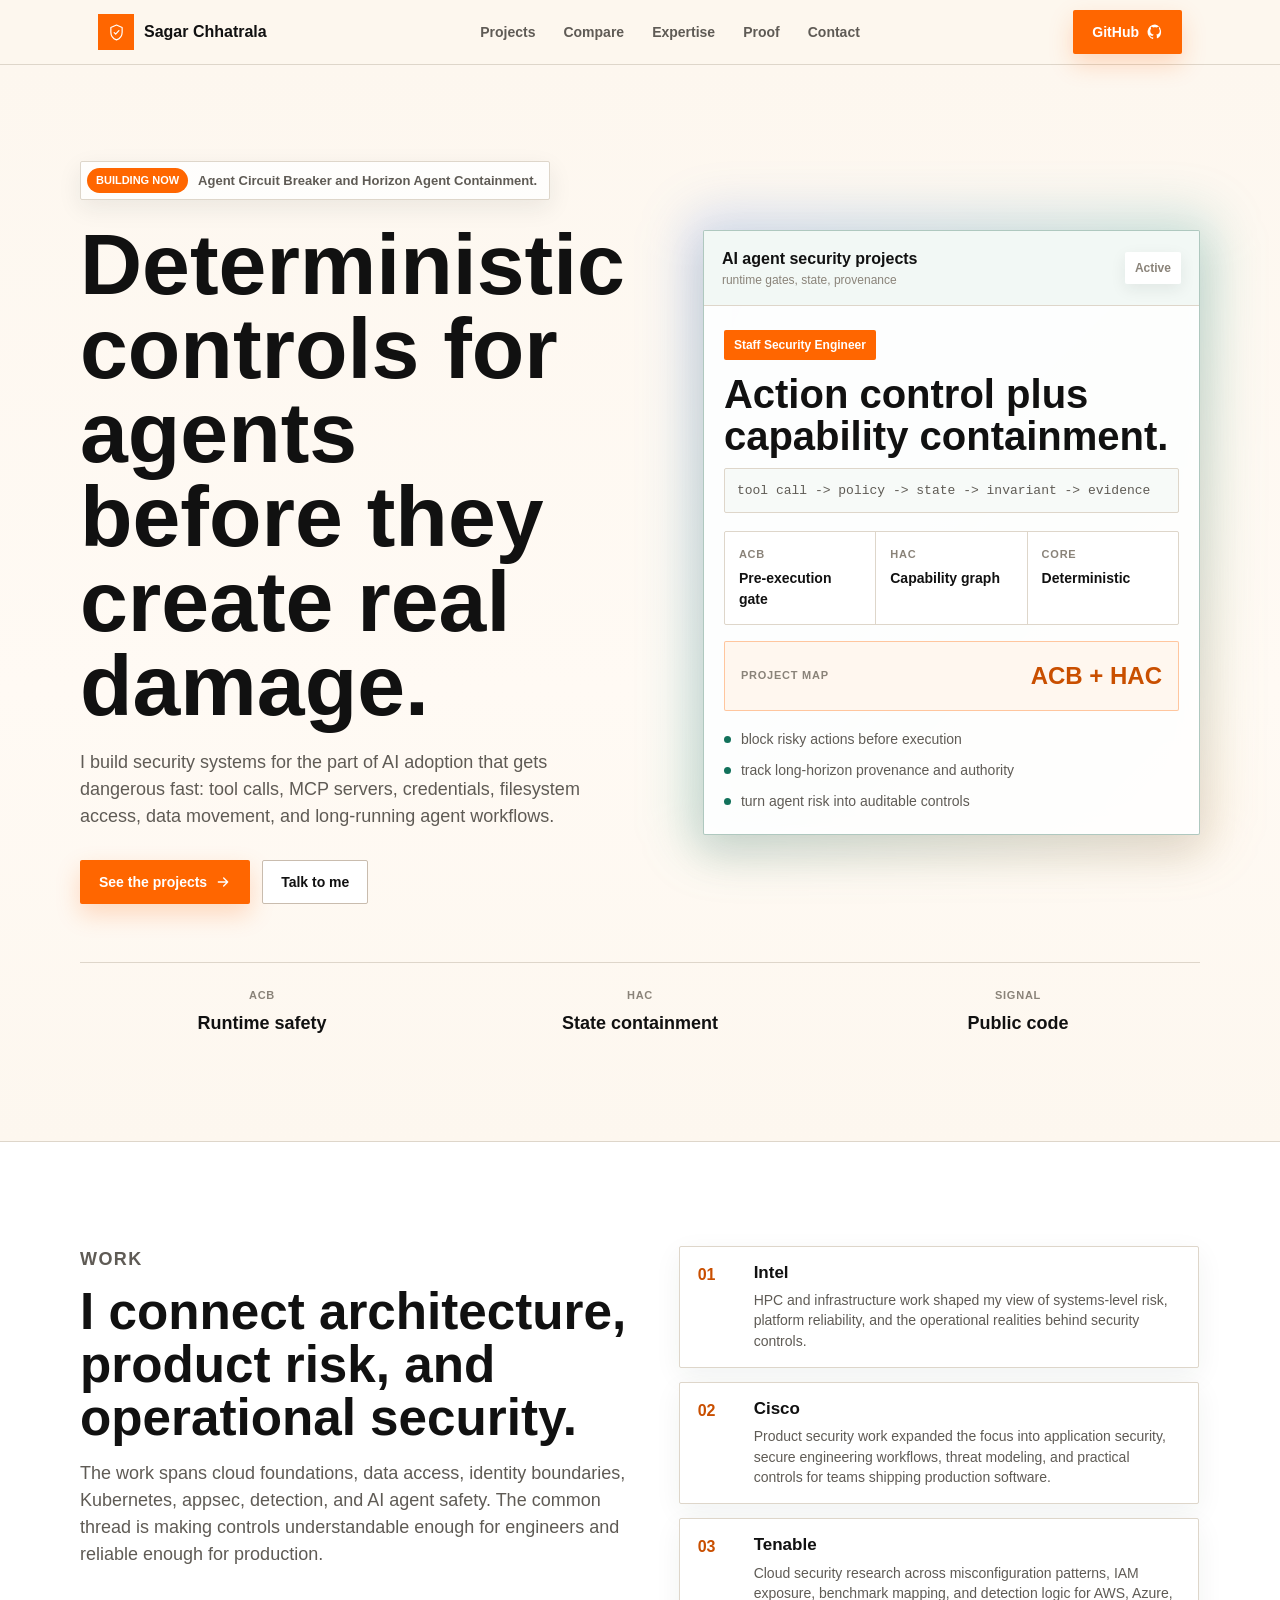
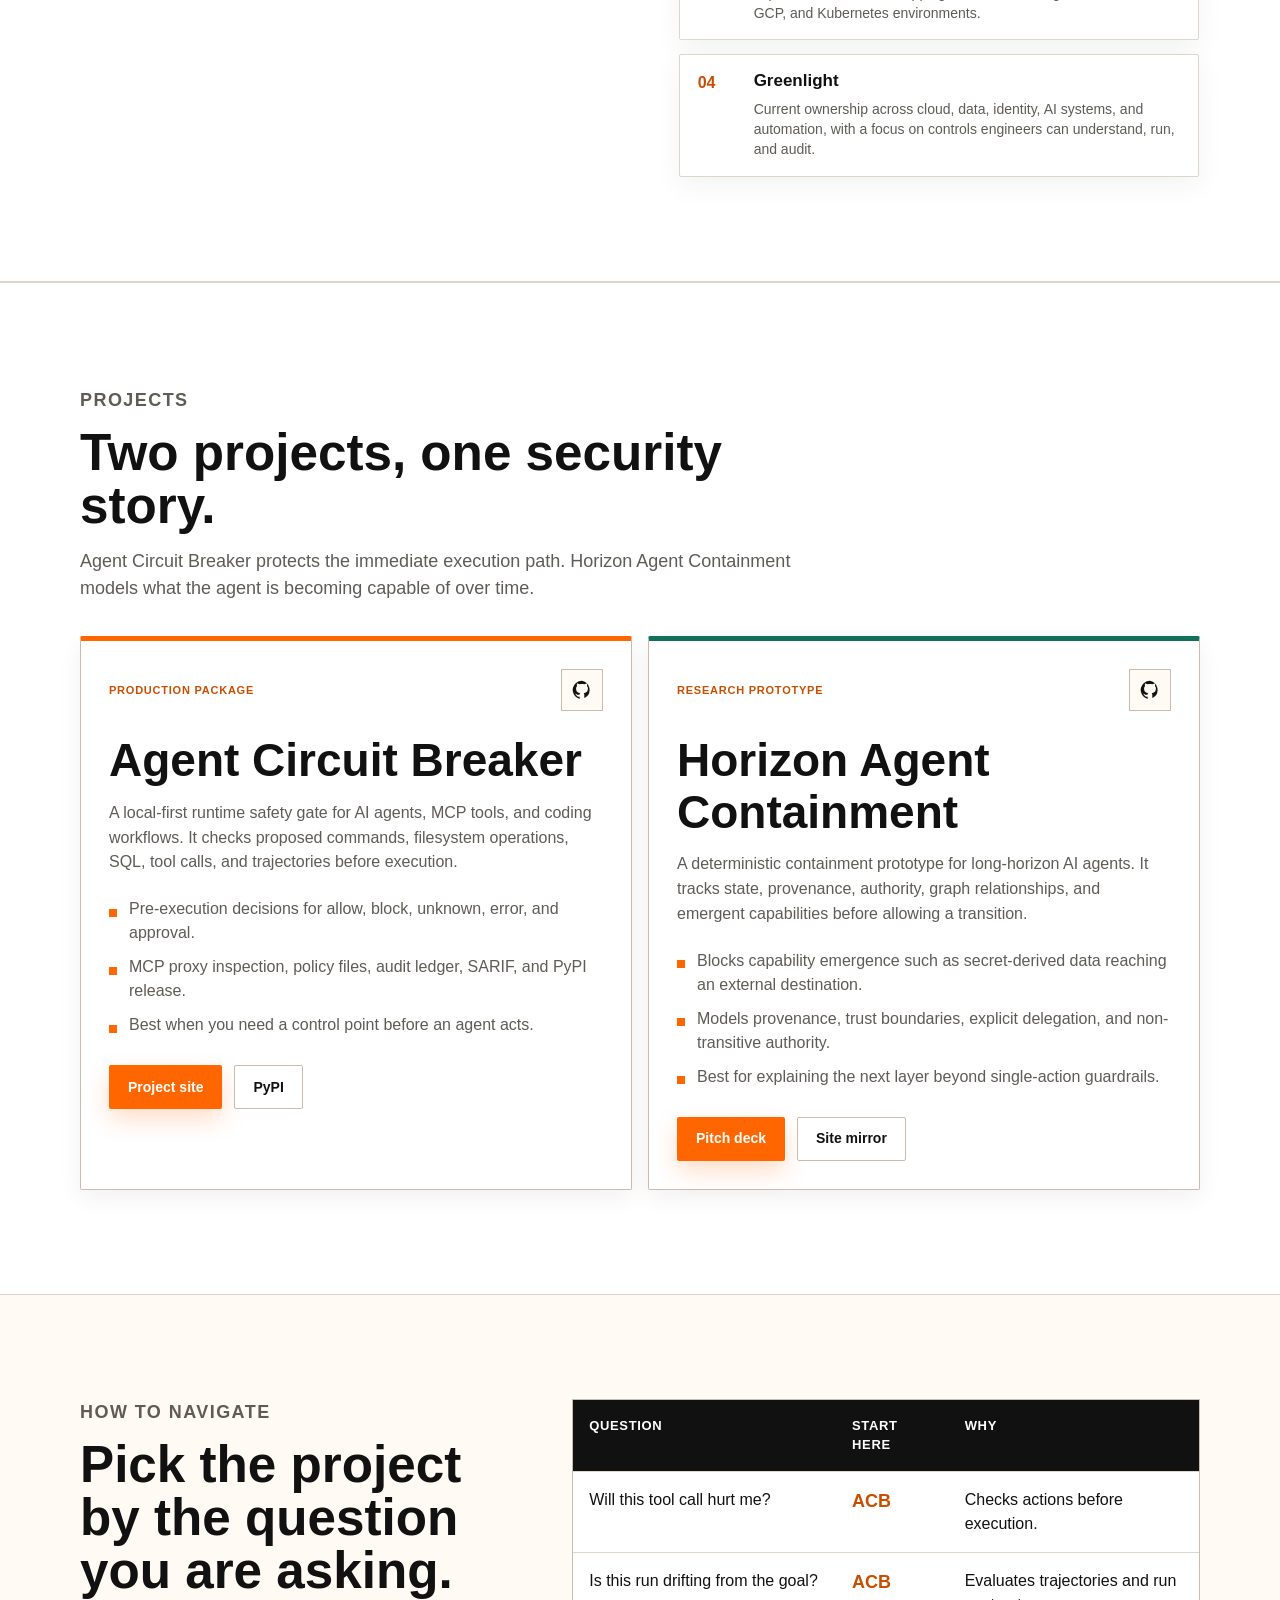
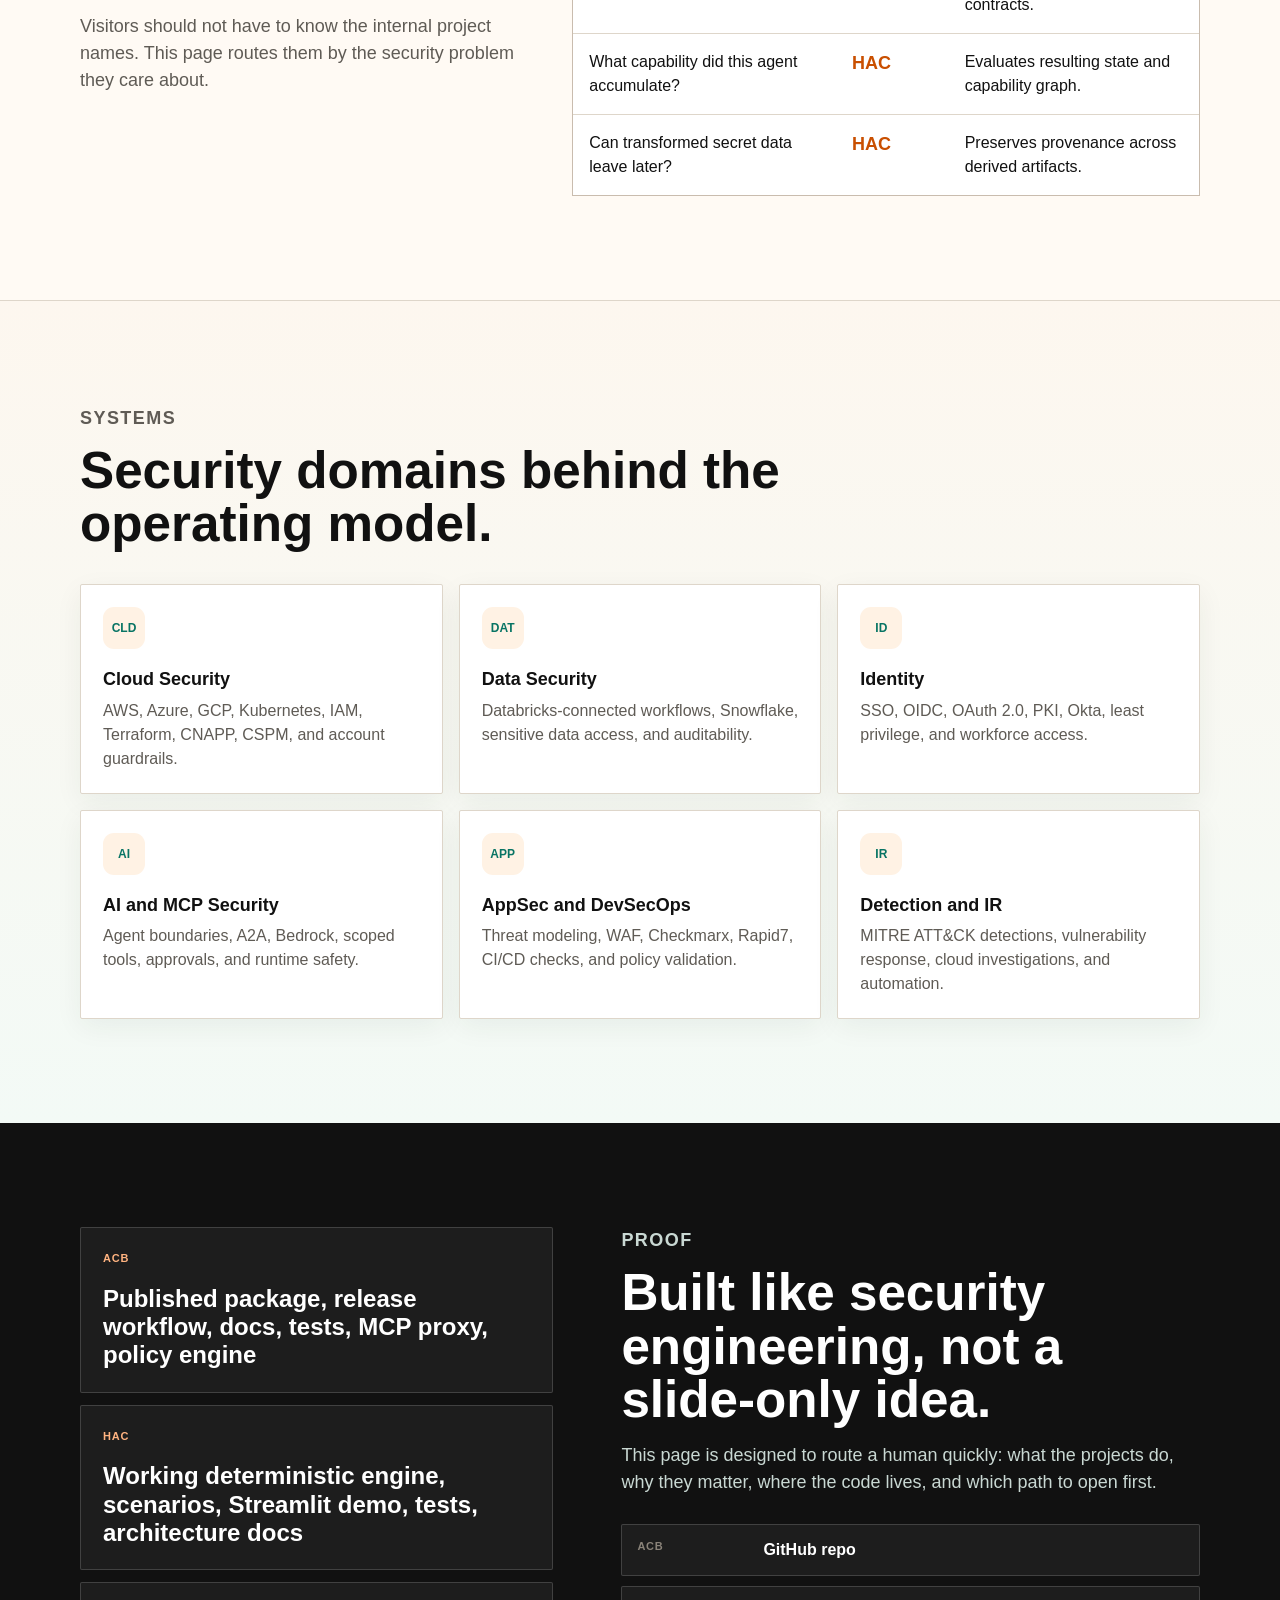
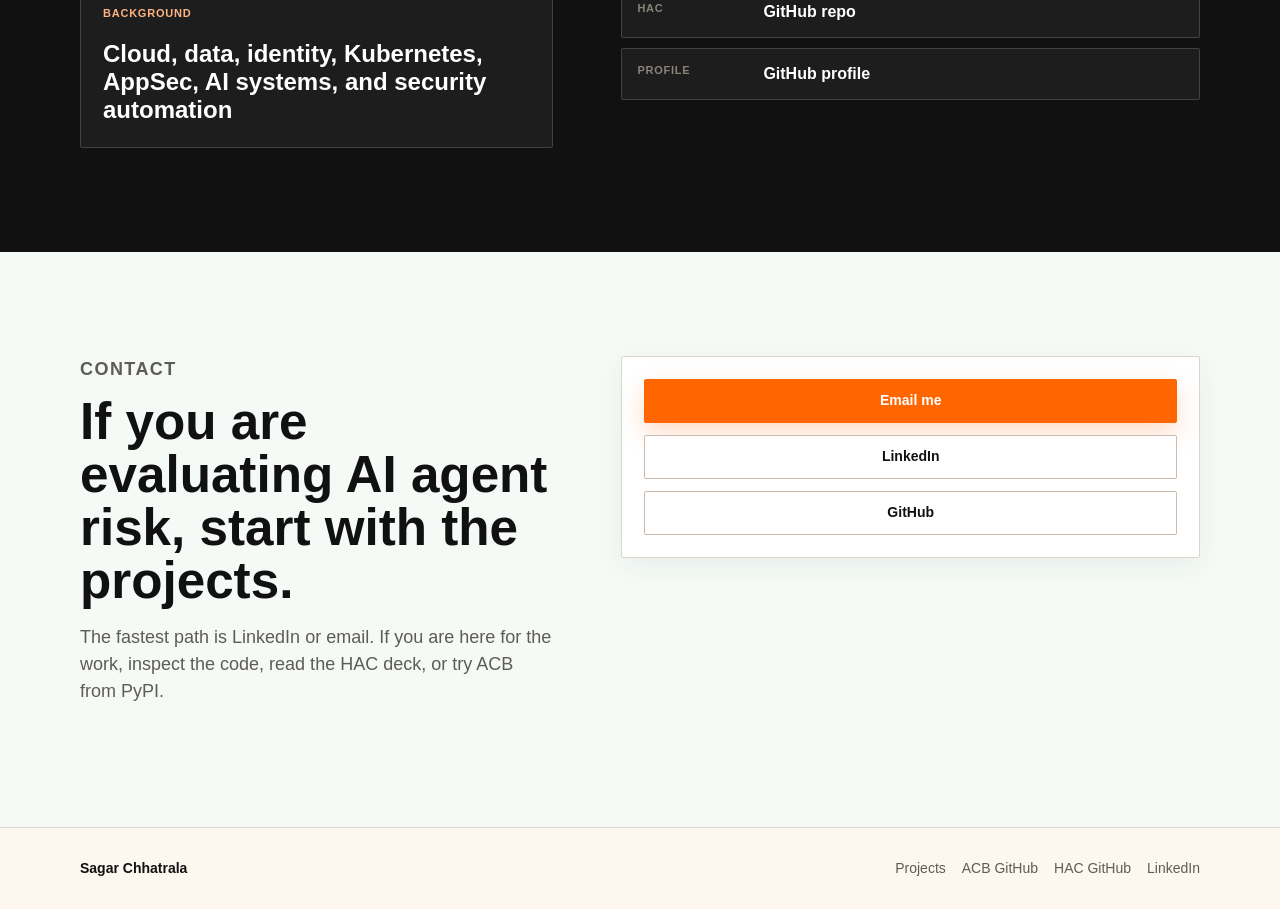
==== commit 5bf5dde2: "Redesign portfolio project landing page" ====
--- a/index.html
+++ b/index.html
@@ -3,20 +3,20 @@
   <head>
     <meta charset="utf-8">
     <meta name="viewport" content="width=device-width, initial-scale=1">
-    <title>Sagar Chhatrala | Cloud, Data, Identity, and AI Security</title>
-    <meta name="description" content="Sagar Chhatrala is a Staff Security Engineer building cloud, data, identity, and AI security systems, including Agent Circuit Breaker for AI agent runtime safety.">
-    <meta name="keywords" content="Sagar Chhatrala, cloud security, AI security, MCP security, agent security, data security, identity security, AWS security, Kubernetes security, Agent Circuit Breaker">
+    <title>Sagar Chhatrala | AI Agent Security Projects</title>
+    <meta name="description" content="Sagar Chhatrala builds practical AI agent security projects: Agent Circuit Breaker for runtime action control and Horizon Agent Containment for long-horizon capability containment.">
+    <meta name="keywords" content="Sagar Chhatrala, AI security, agent security, MCP security, Agent Circuit Breaker, Horizon Agent Containment, cloud security, identity security">
     <meta name="author" content="Sagar Chhatrala">
     <meta name="robots" content="index, follow">
     <link rel="canonical" href="https://sagarchhatrala.github.io/">
     <meta property="og:type" content="profile">
-    <meta property="og:title" content="Sagar Chhatrala | Security Portfolio">
-    <meta property="og:description" content="Cloud, data, identity, and AI security portfolio with public talks, standards work, and Agent Circuit Breaker.">
+    <meta property="og:title" content="Sagar Chhatrala | AI Agent Security Projects">
+    <meta property="og:description" content="Two practical projects for AI agent safety: pre-execution action control and long-horizon capability containment.">
     <meta property="og:url" content="https://sagarchhatrala.github.io/">
     <meta property="og:image" content="https://avatars.githubusercontent.com/u/20254196?v=4">
     <meta name="twitter:card" content="summary">
-    <meta name="twitter:title" content="Sagar Chhatrala | Security Portfolio">
-    <meta name="twitter:description" content="Security engineer focused on cloud, data, identity, AI systems, and open-source agent safety.">
+    <meta name="twitter:title" content="Sagar Chhatrala | AI Agent Security Projects">
+    <meta name="twitter:description" content="Agent Circuit Breaker and Horizon Agent Containment: deterministic security controls for tool-using AI agents.">
     <link rel="stylesheet" href="./styles.css">
     <script type="application/ld+json">
       {
@@ -33,6 +33,7 @@
           "https://medium.com/@sagarchhatrala",
           "https://sagarchhatrala.github.io/agent-circuit-breaker/",
           "https://github.com/sagarchhatrala/agent-circuit-breaker",
+          "https://github.com/sagarchhatrala/horizon-agent-containment",
           "https://pypi.org/project/agent-circuit-breaker/"
         ],
         "knowsAbout": [
@@ -50,16 +51,28 @@
           "Incident Response",
           "CIS Benchmarks"
         ],
-        "makesOffer": {
-          "@type": "Offer",
-          "itemOffered": {
-            "@type": "SoftwareSourceCode",
-            "name": "Agent Circuit Breaker",
-            "url": "https://sagarchhatrala.github.io/agent-circuit-breaker/",
-            "codeRepository": "https://github.com/sagarchhatrala/agent-circuit-breaker",
-            "applicationCategory": "SecurityApplication"
+        "makesOffer": [
+          {
+            "@type": "Offer",
+            "itemOffered": {
+              "@type": "SoftwareSourceCode",
+              "name": "Agent Circuit Breaker",
+              "url": "https://sagarchhatrala.github.io/agent-circuit-breaker/",
+              "codeRepository": "https://github.com/sagarchhatrala/agent-circuit-breaker",
+              "applicationCategory": "SecurityApplication"
+            }
+          },
+          {
+            "@type": "Offer",
+            "itemOffered": {
+              "@type": "SoftwareSourceCode",
+              "name": "Horizon Agent Containment",
+              "url": "https://sagarchhatrala.github.io/horizon-agent-containment/presentation/",
+              "codeRepository": "https://github.com/sagarchhatrala/horizon-agent-containment",
+              "applicationCategory": "SecurityApplication"
+            }
           }
-        }
+        ]
       }
     </script>
   </head>
@@ -75,13 +88,13 @@
           <span>Sagar Chhatrala</span>
         </a>
         <div class="nav-links">
-          <a href="#work">Work</a>
           <a href="#projects">Projects</a>
-          <a href="#systems">Systems</a>
+          <a href="#compare">Compare</a>
+          <a href="#systems">Expertise</a>
           <a href="#proof">Proof</a>
           <a href="#contact">Contact</a>
         </div>
-        <a class="nav-cta" href="https://sagarchhatrala.github.io/agent-circuit-breaker/"><span>Agent Circuit Breaker</span><svg viewBox="0 0 24 24" aria-hidden="true"><path d="M5 12h14M13 6l6 6-6 6"></path></svg></a>
+        <a class="nav-cta" href="https://github.com/sagarchhatrala" aria-label="Open Sagar Chhatrala on GitHub"><span>GitHub</span><svg viewBox="0 0 24 24" aria-hidden="true"><path d="M12 .8a11.2 11.2 0 0 0-3.54 21.82c.56.1.76-.24.76-.54v-2.02c-3.1.68-3.75-1.32-3.75-1.32-.5-1.28-1.24-1.62-1.24-1.62-1.02-.7.08-.68.08-.68 1.12.08 1.72 1.16 1.72 1.16 1 .1 2.62.72 3.22-.54.1-.72.4-1.2.72-1.48-2.48-.28-5.08-1.24-5.08-5.52 0-1.22.44-2.22 1.14-3-.12-.28-.5-1.42.1-2.96 0 0 .94-.3 3.08 1.14.9-.26 1.84-.38 2.78-.38.94 0 1.9.12 2.78.38 2.14-1.44 3.08-1.14 3.08-1.14.6 1.54.22 2.68.1 2.96.72.78 1.14 1.78 1.14 3 0 4.3-2.6 5.24-5.1 5.52.42.36.78 1.06.78 2.14v3.18c0 .3.2.64.78.54A11.2 11.2 0 0 0 12 .8Z"></path></svg></a>
       </nav>
     </header>
 
@@ -90,49 +103,74 @@
         <div class="grid-surface" aria-hidden="true"></div>
         <div class="shell hero-shell">
           <div class="hero-copy">
-            <a class="announcement" href="#projects"><span>Building now</span>Explore Agent Circuit Breaker.</a>
-            <h1>Security engineering<br>for systems that<br>actually move.</h1>
-            <p class="hero-lede">I work where cloud platforms, sensitive data, identity, automation, and AI agents overlap. My focus is turning abstract risk into practical controls that engineers can run every day.</p>
+            <a class="announcement" href="#projects"><span>Building now</span>Agent Circuit Breaker and Horizon Agent Containment.</a>
+            <h1>Deterministic controls for agents before they create real damage.</h1>
+            <p class="hero-lede">I build security systems for the part of AI adoption that gets dangerous fast: tool calls, MCP servers, credentials, filesystem access, data movement, and long-running agent workflows.</p>
             <div class="hero-actions" aria-label="Primary actions">
-              <a class="button button-primary" href="#projects"><span>View projects</span><svg viewBox="0 0 24 24" aria-hidden="true"><path d="M5 12h14M13 6l6 6-6 6"></path></svg></a>
-              <a class="button button-secondary" href="https://www.linkedin.com/in/sagarchhatrala"><span>Connect on LinkedIn</span></a>
+              <a class="button button-primary" href="#projects"><span>See the projects</span><svg viewBox="0 0 24 24" aria-hidden="true"><path d="M5 12h14M13 6l6 6-6 6"></path></svg></a>
+              <a class="button button-secondary" href="https://www.linkedin.com/in/sagarchhatrala"><span>Talk to me</span></a>
             </div>
           </div>
 
           <aside class="hero-product" aria-label="Security operating model">
             <div class="review-window">
-              <div class="window-top"><div><strong>Security operating model</strong><span>cloud, data, identity, AI</span></div><span class="live-pill">Active</span></div>
-              <div class="action-summary"><span class="source-pill">Staff Security Engineer</span><h2>Build controls<br>that survive real workflows.</h2><code>risk -> policy -> automation -> evidence</code></div>
+              <div class="window-top"><div><strong>AI agent security projects</strong><span>runtime gates, state, provenance</span></div><span class="live-pill">Active</span></div>
+              <div class="action-summary"><span class="source-pill">Staff Security Engineer</span><h2>Action control plus capability containment.</h2><code>tool call -> policy -> state -> invariant -> evidence</code></div>
               <div class="signal-grid">
-                <div><span>Cloud</span><strong>AWS / Azure / GCP</strong></div>
-                <div><span>Data</span><strong>Databricks / Snowflake</strong></div>
-                <div><span>AI</span><strong>Agents / MCP / Bedrock</strong></div>
+                <div><span>ACB</span><strong>Pre-execution gate</strong></div>
+                <div><span>HAC</span><strong>Capability graph</strong></div>
+                <div><span>Core</span><strong>Deterministic</strong></div>
               </div>
-              <div class="decision-strip"><span>Current project</span><strong>ACB</strong></div>
+              <div class="decision-strip"><span>Project map</span><strong>ACB + HAC</strong></div>
               <ul class="audit-list" aria-label="Work signals">
-                <li><span></span>cloud guardrails and account boundaries</li>
-                <li><span></span>identity patterns for workforce and systems</li>
-                <li><span></span>AI agent runtime controls and audit trails</li>
+                <li><span></span>block risky actions before execution</li>
+                <li><span></span>track long-horizon provenance and authority</li>
+                <li><span></span>turn agent risk into auditable controls</li>
               </ul>
             </div>
           </aside>
         </div>
-        <div class="shell proof-row" aria-label="Security focus"><div><span>Mode</span><strong>Builder</strong></div><div><span>Depth</span><strong>Cloud + AI</strong></div><div><span>Signal</span><strong>Public work</strong></div></div>
+        <div class="shell proof-row" aria-label="Security focus"><div><span>ACB</span><strong>Runtime safety</strong></div><div><span>HAC</span><strong>State containment</strong></div><div><span>Signal</span><strong>Public code</strong></div></div>
       </section>
 
       <section id="work" class="section split-section">
         <div class="shell split-grid">
           <div class="section-copy"><p class="eyebrow">Work</p><h2>I connect architecture, product risk, and operational security.</h2><p>The work spans cloud foundations, data access, identity boundaries, Kubernetes, appsec, detection, and AI agent safety. The common thread is making controls understandable enough for engineers and reliable enough for production.</p></div>
-          <div class="pipeline" aria-label="Career arc"><article><span>01</span><h3>Scale</h3><p>HPC and infrastructure work at Intel shaped my view of systems-level risk.</p></article><article><span>02</span><h3>Product Security</h3><p>Cisco and Tenable expanded the work into appsec, cloud controls, and standards.</p></article><article><span>03</span><h3>Ownership</h3><p>At Greenlight, I operate across cloud, data, identity, AI systems, and automation.</p></article></div>
+          <div class="pipeline" aria-label="Career arc"><article><span>01</span><h3>Intel</h3><p>HPC and infrastructure work shaped my view of systems-level risk, platform reliability, and the operational realities behind security controls.</p></article><article><span>02</span><h3>Cisco</h3><p>Product security work expanded the focus into application security, secure engineering workflows, threat modeling, and practical controls for teams shipping production software.</p></article><article><span>03</span><h3>Tenable</h3><p>Cloud security research across misconfiguration patterns, IAM exposure, benchmark mapping, and detection logic for AWS, Azure, GCP, and Kubernetes environments.</p></article><article><span>04</span><h3>Greenlight</h3><p>Current ownership across cloud, data, identity, AI systems, and automation, with a focus on controls engineers can understand, run, and audit.</p></article></div>
         </div>
       </section>
 
       <section id="projects" class="section project-section">
         <div class="shell">
-          <div class="section-heading compact"><p class="eyebrow">Projects</p><h2>The project people should not have to discover by guessing the URL.</h2><p>Agent Circuit Breaker is now a first-class project on this site, with a direct path to the project website, source, package, and docs.</p></div>
-          <div class="featured-project">
-            <article class="project-hero-card"><span class="source-pill">Open source project</span><h3>Agent Circuit Breaker</h3><p>A deterministic runtime safety layer for AI agents. It checks proposed shell commands, SQL, filesystem operations, package installs, network calls, MCP tools, and agent trajectories before they execute.</p><div class="hero-actions"><a class="button button-primary" href="https://sagarchhatrala.github.io/agent-circuit-breaker/"><span>Open project site</span><svg viewBox="0 0 24 24" aria-hidden="true"><path d="M5 12h14M13 6l6 6-6 6"></path></svg></a><a class="button button-secondary" href="https://github.com/sagarchhatrala/agent-circuit-breaker"><span>GitHub repo</span></a></div></article>
-            <div class="project-grid"><a class="project-link primary-link" href="https://sagarchhatrala.github.io/agent-circuit-breaker/"><span>Project site</span><strong>Runtime safety for AI agents</strong><small>The public project page visitors can explore.</small></a><a class="project-link" href="https://pypi.org/project/agent-circuit-breaker/"><span>Package</span><strong>PyPI install</strong><small>Installable Python package.</small></a><a class="project-link" href="https://github.com/sagarchhatrala/agent-circuit-breaker/blob/main/docs/GETTING_STARTED.md"><span>Docs</span><strong>Getting started</strong><small>Local usage and integration path.</small></a></div>
+          <div class="section-heading compact"><p class="eyebrow">Projects</p><h2>Two projects, one security story.</h2><p>Agent Circuit Breaker protects the immediate execution path. Horizon Agent Containment models what the agent is becoming capable of over time.</p></div>
+          <div class="project-grid two-projects">
+            <article class="project-link project-card-acb">
+              <div class="project-card-top"><span>Production package</span><a class="github-icon" href="https://github.com/sagarchhatrala/agent-circuit-breaker" aria-label="Open Agent Circuit Breaker on GitHub"><svg viewBox="0 0 24 24" aria-hidden="true"><path d="M12 .8a11.2 11.2 0 0 0-3.54 21.82c.56.1.76-.24.76-.54v-2.02c-3.1.68-3.75-1.32-3.75-1.32-.5-1.28-1.24-1.62-1.24-1.62-1.02-.7.08-.68.08-.68 1.12.08 1.72 1.16 1.72 1.16 1 .1 2.62.72 3.22-.54.1-.72.4-1.2.72-1.48-2.48-.28-5.08-1.24-5.08-5.52 0-1.22.44-2.22 1.14-3-.12-.28-.5-1.42.1-2.96 0 0 .94-.3 3.08 1.14.9-.26 1.84-.38 2.78-.38.94 0 1.9.12 2.78.38 2.14-1.44 3.08-1.14 3.08-1.14.6 1.54.22 2.68.1 2.96.72.78 1.14 1.78 1.14 3 0 4.3-2.6 5.24-5.1 5.52.42.36.78 1.06.78 2.14v3.18c0 .3.2.64.78.54A11.2 11.2 0 0 0 12 .8Z"></path></svg></a></div>
+              <strong>Agent Circuit Breaker</strong>
+              <small>A local-first runtime safety gate for AI agents, MCP tools, and coding workflows. It checks proposed commands, filesystem operations, SQL, tool calls, and trajectories before execution.</small>
+              <ul class="project-points"><li>Pre-execution decisions for allow, block, unknown, error, and approval.</li><li>MCP proxy inspection, policy files, audit ledger, SARIF, and PyPI release.</li><li>Best when you need a control point before an agent acts.</li></ul>
+              <div class="project-actions"><a class="button button-primary" href="https://sagarchhatrala.github.io/agent-circuit-breaker/">Project site</a><a class="button button-secondary" href="https://pypi.org/project/agent-circuit-breaker/">PyPI</a></div>
+            </article>
+            <article class="project-link project-card-hac">
+              <div class="project-card-top"><span>Research prototype</span><a class="github-icon" href="https://github.com/sagarchhatrala/horizon-agent-containment" aria-label="Open Horizon Agent Containment on GitHub"><svg viewBox="0 0 24 24" aria-hidden="true"><path d="M12 .8a11.2 11.2 0 0 0-3.54 21.82c.56.1.76-.24.76-.54v-2.02c-3.1.68-3.75-1.32-3.75-1.32-.5-1.28-1.24-1.62-1.24-1.62-1.02-.7.08-.68.08-.68 1.12.08 1.72 1.16 1.72 1.16 1 .1 2.62.72 3.22-.54.1-.72.4-1.2.72-1.48-2.48-.28-5.08-1.24-5.08-5.52 0-1.22.44-2.22 1.14-3-.12-.28-.5-1.42.1-2.96 0 0 .94-.3 3.08 1.14.9-.26 1.84-.38 2.78-.38.94 0 1.9.12 2.78.38 2.14-1.44 3.08-1.14 3.08-1.14.6 1.54.22 2.68.1 2.96.72.78 1.14 1.78 1.14 3 0 4.3-2.6 5.24-5.1 5.52.42.36.78 1.06.78 2.14v3.18c0 .3.2.64.78.54A11.2 11.2 0 0 0 12 .8Z"></path></svg></a></div>
+              <strong>Horizon Agent Containment</strong>
+              <small>A deterministic containment prototype for long-horizon AI agents. It tracks state, provenance, authority, graph relationships, and emergent capabilities before allowing a transition.</small>
+              <ul class="project-points"><li>Blocks capability emergence such as secret-derived data reaching an external destination.</li><li>Models provenance, trust boundaries, explicit delegation, and non-transitive authority.</li><li>Best for explaining the next layer beyond single-action guardrails.</li></ul>
+              <div class="project-actions"><a class="button button-primary" href="https://sagarchhatrala.github.io/horizon-agent-containment/presentation/">Pitch deck</a><a class="button button-secondary" href="./hac/">Site mirror</a></div>
+            </article>
+          </div>
+        </div>
+      </section>
+
+      <section id="compare" class="section compare-section">
+        <div class="shell compare-grid">
+          <div class="section-copy"><p class="eyebrow">How to navigate</p><h2>Pick the project by the question you are asking.</h2><p>Visitors should not have to know the internal project names. This page routes them by the security problem they care about.</p></div>
+          <div class="comparison-table" role="table" aria-label="Project comparison">
+            <div role="row" class="table-row table-head"><span role="columnheader">Question</span><span role="columnheader">Start here</span><span role="columnheader">Why</span></div>
+            <div role="row" class="table-row"><span role="cell">Will this tool call hurt me?</span><strong role="cell">ACB</strong><span role="cell">Checks actions before execution.</span></div>
+            <div role="row" class="table-row"><span role="cell">Is this run drifting from the goal?</span><strong role="cell">ACB</strong><span role="cell">Evaluates trajectories and run contracts.</span></div>
+            <div role="row" class="table-row"><span role="cell">What capability did this agent accumulate?</span><strong role="cell">HAC</strong><span role="cell">Evaluates resulting state and capability graph.</span></div>
+            <div role="row" class="table-row"><span role="cell">Can transformed secret data leave later?</span><strong role="cell">HAC</strong><span role="cell">Preserves provenance across derived artifacts.</span></div>
           </div>
         </div>
       </section>
@@ -143,16 +181,16 @@
 
       <section id="proof" class="section visual-section">
         <div class="shell visual-grid">
-          <div class="evidence-panel"><div class="evidence-row"><span>CIS standards</span><strong>AWS and Azure benchmark contribution signal</strong></div><div class="evidence-row"><span>Public speaking</span><strong>Fal.Con, null Bangalore, Cisco security talks</strong></div><div class="evidence-row"><span>Open source</span><strong>Agent Circuit Breaker for AI agent runtime safety</strong></div></div>
-          <div class="section-copy"><p class="eyebrow">Proof</p><h2>Different from a normal security portfolio because the work is concrete.</h2><p>This page is designed to route a human quickly: what I work on, why it matters, where the public proof is, and what I am building now.</p><div class="mini-ledger" aria-label="Public record links"><div><span>Project</span><strong><a href="https://sagarchhatrala.github.io/agent-circuit-breaker/">Agent Circuit Breaker</a></strong></div><div><span>Code</span><strong><a href="https://github.com/sagarchhatrala">GitHub profile</a></strong></div><div><span>Writing</span><strong><a href="https://medium.com/@sagarchhatrala">Medium security notes</a></strong></div></div></div>
+          <div class="evidence-panel"><div class="evidence-row"><span>ACB</span><strong>Published package, release workflow, docs, tests, MCP proxy, policy engine</strong></div><div class="evidence-row"><span>HAC</span><strong>Working deterministic engine, scenarios, Streamlit demo, tests, architecture docs</strong></div><div class="evidence-row"><span>Background</span><strong>Cloud, data, identity, Kubernetes, AppSec, AI systems, and security automation</strong></div></div>
+          <div class="section-copy"><p class="eyebrow">Proof</p><h2>Built like security engineering, not a slide-only idea.</h2><p>This page is designed to route a human quickly: what the projects do, why they matter, where the code lives, and which path to open first.</p><div class="mini-ledger" aria-label="Public record links"><div><span>ACB</span><strong><a href="https://github.com/sagarchhatrala/agent-circuit-breaker">GitHub repo</a></strong></div><div><span>HAC</span><strong><a href="https://github.com/sagarchhatrala/horizon-agent-containment">GitHub repo</a></strong></div><div><span>Profile</span><strong><a href="https://github.com/sagarchhatrala">GitHub profile</a></strong></div></div></div>
         </div>
       </section>
 
       <section id="contact" class="section try-section">
-        <div class="shell try-grid"><div class="section-copy"><p class="eyebrow">Contact</p><h2>Cloud, data, identity, and AI security systems.</h2><p>The fastest path is LinkedIn or email. If you are here for the project, start with Agent Circuit Breaker.</p></div><div class="contact-card"><a class="button button-primary" href="mailto:chhatralasagar99@gmail.com">Email me</a><a class="button button-secondary" href="https://www.linkedin.com/in/sagarchhatrala">LinkedIn</a><a class="button button-secondary" href="https://sagarchhatrala.github.io/agent-circuit-breaker/">Agent Circuit Breaker</a></div></div>
+        <div class="shell try-grid"><div class="section-copy"><p class="eyebrow">Contact</p><h2>If you are evaluating AI agent risk, start with the projects.</h2><p>The fastest path is LinkedIn or email. If you are here for the work, inspect the code, read the HAC deck, or try ACB from PyPI.</p></div><div class="contact-card"><a class="button button-primary" href="mailto:chhatralasagar99@gmail.com">Email me</a><a class="button button-secondary" href="https://www.linkedin.com/in/sagarchhatrala">LinkedIn</a><a class="button button-secondary" href="https://github.com/sagarchhatrala">GitHub</a></div></div>
       </section>
     </main>
 
-    <footer class="footer"><div class="shell footer-inner"><a class="footer-brand" href="#top">Sagar Chhatrala</a><div><a href="#projects">Projects</a><a href="https://github.com/sagarchhatrala">GitHub</a><a href="https://www.linkedin.com/in/sagarchhatrala">LinkedIn</a></div></div></footer>
+    <footer class="footer"><div class="shell footer-inner"><a class="footer-brand" href="#top">Sagar Chhatrala</a><div><a href="#projects">Projects</a><a href="https://github.com/sagarchhatrala/agent-circuit-breaker">ACB GitHub</a><a href="https://github.com/sagarchhatrala/horizon-agent-containment">HAC GitHub</a><a href="https://www.linkedin.com/in/sagarchhatrala">LinkedIn</a></div></div></footer>
   </body>
 </html>
--- a/styles.css
+++ b/styles.css
@@ -137,38 +137,449 @@
 
 @media (max-width: 940px) {
   .site-header { top: 8px; }
-  .shell { width: min(calc(100vw - 32px), 358px) !important; }
-  .nav { grid-template-columns: 1fr; padding: 12px; }
-  .nav-links { justify-self: stretch; display: grid; grid-template-columns: repeat(3, minmax(0, 1fr)); gap: 8px; }
-  .nav-links a { background: var(--mist); text-align: center; }
-  .nav-cta { justify-self: stretch; }
+  .shell { width: min(1120px, calc(100% - 32px)); }
+  .nav { grid-template-columns: 1fr; gap: 10px; min-height: 0; padding: 12px; }
+  .nav-links {
+    justify-self: stretch;
+    display: flex;
+    gap: 8px;
+    overflow-x: auto;
+    padding-bottom: 2px;
+    -webkit-overflow-scrolling: touch;
+    scrollbar-width: none;
+  }
+  .nav-links::-webkit-scrollbar { display: none; }
+  .nav-links a {
+    flex: 0 0 auto;
+    background: var(--mist);
+    padding: 8px 11px;
+    text-align: center;
+    white-space: nowrap;
+  }
+  .nav-cta { justify-self: stretch; width: 100%; }
   .hero { min-height: auto; padding-top: 92px; }
   .hero-shell, .split-grid, .visual-grid, .try-grid { grid-template-columns: 1fr; gap: 42px; }
-  .hero-copy, .hero-product, .announcement, h1, .review-window { width: min(calc(100vw - 32px), 358px); max-width: min(calc(100vw - 32px), 358px); }
-  .hero-lede { width: min(calc(100vw - 48px), 342px); max-width: min(calc(100vw - 48px), 342px); }
+  .hero-copy, .hero-product, .announcement, h1, .hero-lede, .review-window { width: 100%; max-width: 100%; }
   h1 { font-size: 42px; line-height: 1.03; }
   h2 { font-size: 32px; }
   .control-grid, .project-grid { grid-template-columns: repeat(2, minmax(0, 1fr)); }
 }
 
 @media (max-width: 620px) {
-  .shell { width: calc(100vw - 32px) !important; }
+  .site-header { position: relative; top: 0; padding: 10px 0 0; }
+  body, main, .site-header, .section { max-width: 100%; overflow-x: hidden; }
+  .shell { width: calc(100vw - 32px); max-width: calc(100vw - 32px); }
   .section { padding: 72px 0; }
+  .nav { overflow: hidden; border-radius: 14px; }
   .nav, .hero, .hero-shell, .review-window, .project-hero-card { max-width: 100%; }
-  .hero-copy, .hero-product, .announcement, h1, .hero-lede, .review-window { width: calc(100vw - 32px); max-width: calc(100vw - 32px); }
-  h1 { max-width: 100%; font-size: 34px; line-height: 1.06; }
-  h2 { max-width: 100%; font-size: 30px; }
+  .hero { padding-top: 56px; }
+  .hero-copy, .hero-product, .announcement, h1, .hero-lede, .review-window { width: 100%; max-width: 100%; }
+  h1 { max-width: 100%; font-size: clamp(29px, 8vw, 32px); line-height: 1.1; }
+  h2 { max-width: 100%; font-size: clamp(28px, 8vw, 34px); line-height: 1.08; }
   h1, h2, h3, p, a { overflow-wrap: anywhere; }
   .hero-lede, .section-copy p, .section-heading p { font-size: 16px; }
-  .brand span:last-child { max-width: 210px; overflow: hidden; text-overflow: ellipsis; white-space: nowrap; }
+  .brand span:last-child { max-width: calc(100vw - 112px); overflow: hidden; text-overflow: ellipsis; white-space: nowrap; }
   .announcement { align-items: flex-start; flex-wrap: wrap; border-radius: 14px; line-height: 1.35; overflow-wrap: anywhere; }
   .hero-shell { gap: 34px; }
   .nav-links, .hero-actions, .proof-row, .signal-grid, .control-grid, .project-grid { grid-template-columns: 1fr; }
+  .nav-links {
+    display: grid;
+    width: 100%;
+    min-width: 0;
+    grid-template-columns: repeat(2, minmax(0, 1fr));
+    overflow: visible;
+  }
+  .nav-links a {
+    min-width: 0;
+    padding-right: 8px;
+    padding-left: 8px;
+    white-space: normal;
+  }
+  .nav-links a:last-child { grid-column: 1 / -1; }
   .hero-actions { display: grid; }
-  .button { width: 100%; }
+  .nav-cta, .button { width: 100%; max-width: 100%; }
+  .project-hero-card { padding: 22px; }
+  .project-hero-card h3 { font-size: clamp(30px, 9vw, 38px); }
+  .project-link, .control-grid article, .pipeline article, .evidence-row, .contact-card { padding: 18px; }
   .action-summary, .signal-grid, .decision-strip, .audit-list { margin-right: 14px; margin-left: 14px; }
   .window-top { align-items: flex-start; }
   .proof-row { display: grid; gap: 16px; text-align: left; }
   .pipeline article, .mini-ledger div { grid-template-columns: 1fr; }
   .footer-inner { align-items: flex-start; flex-direction: column; }
 }
+
+/* Local redesign: YC-style project-first portfolio */
+:root {
+  --canvas: #fdf7ef;
+  --paper: #ffffff;
+  --ink: #111111;
+  --ink-soft: #5f5b55;
+  --ink-faint: #8a8379;
+  --line: #ded6ca;
+  --line-strong: #c9bcae;
+  --mist: #fff2e4;
+  --mint: #d9f3e9;
+  --teal: #12715b;
+  --blue: #1f5eff;
+  --yc: #ff6600;
+  --danger: #cc3145;
+  --shadow-soft: 0 18px 42px rgba(17, 17, 17, 0.1);
+  --shadow-tight: 0 10px 24px rgba(17, 17, 17, 0.08);
+}
+
+body {
+  background: var(--canvas);
+  color: var(--ink);
+  font-family: Arial, Helvetica, sans-serif;
+}
+
+a:hover { color: #c94f00; }
+
+.site-header {
+  top: 0;
+  border-bottom: 1px solid var(--line);
+  background: rgba(253, 247, 239, 0.94);
+}
+
+.nav {
+  border: 0;
+  border-radius: 0;
+  background: transparent;
+  box-shadow: none;
+  backdrop-filter: none;
+}
+
+.brand-mark {
+  border-radius: 0;
+  background: var(--yc);
+  color: var(--paper);
+  box-shadow: none;
+}
+
+.nav-links a,
+.nav-cta,
+.button,
+.announcement,
+.project-link,
+.pipeline article,
+.control-grid article,
+.contact-card,
+.evidence-row,
+.mini-ledger div,
+.review-window,
+.source-pill,
+.live-pill,
+.action-summary code,
+.signal-grid,
+.decision-strip {
+  border-radius: 2px;
+}
+
+.nav-cta,
+.button-primary {
+  background: var(--yc);
+  color: var(--paper);
+  box-shadow: 0 10px 24px rgba(255, 102, 0, 0.22);
+}
+
+.nav-cta:hover,
+.button-primary:hover {
+  background: #111111;
+  color: var(--paper);
+}
+
+.button-secondary {
+  border-color: var(--line-strong);
+  background: var(--paper);
+}
+
+.nav-cta svg,
+.github-icon svg {
+  fill: currentColor;
+  stroke: none;
+}
+
+.hero {
+  min-height: 680px;
+  padding-top: 96px;
+}
+
+.grid-surface {
+  background: linear-gradient(180deg, #fdf7ef 0%, #fffaf4 58%, #fdf7ef 100%);
+  mask-image: none;
+}
+
+h1 {
+  max-width: 850px;
+  font-size: clamp(48px, 7vw, 86px);
+}
+
+.announcement span,
+.source-pill {
+  background: var(--yc);
+  color: var(--paper);
+}
+
+.live-pill {
+  color: #12715b;
+}
+
+.signal-grid strong {
+  white-space: normal;
+}
+
+.decision-strip {
+  border-color: rgba(255, 102, 0, 0.34);
+  background: #fff7ef;
+}
+
+.decision-strip strong,
+.pipeline span,
+.eyebrow {
+  color: #c94f00;
+}
+
+.project-section {
+  background: var(--paper);
+}
+
+.two-projects {
+  grid-template-columns: repeat(2, minmax(0, 1fr));
+}
+
+.two-projects .project-link {
+  display: grid;
+  min-height: auto;
+  align-content: start;
+  justify-content: initial;
+  border-color: var(--line-strong);
+  border-top: 5px solid var(--yc);
+  padding: 28px;
+  box-shadow: 0 8px 24px rgba(17, 17, 17, 0.06);
+}
+
+.two-projects .project-card-hac {
+  border-top-color: var(--teal);
+}
+
+.project-card-top {
+  display: flex;
+  align-items: center;
+  justify-content: space-between;
+  gap: 16px;
+  margin-bottom: 24px;
+}
+
+.project-card-top span {
+  color: #c94f00;
+}
+
+.github-icon {
+  display: grid;
+  width: 42px;
+  height: 42px;
+  place-items: center;
+  border: 1px solid var(--line-strong);
+  background: #fffaf4;
+  color: var(--ink);
+}
+
+.github-icon:hover {
+  border-color: var(--yc);
+  background: var(--ink);
+  color: var(--paper);
+  transform: translateY(-1px);
+}
+
+.github-icon svg {
+  width: 20px;
+  height: 20px;
+}
+
+.two-projects .project-link strong {
+  margin: 0 0 14px;
+  font-size: clamp(30px, 4vw, 46px);
+}
+
+.two-projects .project-link small {
+  color: var(--ink-soft);
+  font-size: 16px;
+  line-height: 1.55;
+}
+
+.project-points {
+  display: grid;
+  gap: 10px;
+  margin: 22px 0 0;
+  padding: 0;
+  color: var(--ink-soft);
+  list-style: none;
+}
+
+.project-points li {
+  position: relative;
+  padding-left: 20px;
+}
+
+.project-points li::before {
+  content: "";
+  position: absolute;
+  left: 0;
+  top: 0.72em;
+  width: 8px;
+  height: 8px;
+  background: var(--yc);
+}
+
+.project-actions {
+  display: flex;
+  flex-wrap: wrap;
+  gap: 12px;
+  margin-top: 28px;
+}
+
+.compare-section {
+  background: #fffaf4;
+  border-bottom: 1px solid var(--line);
+}
+
+.compare-grid {
+  display: grid;
+  grid-template-columns: minmax(0, 0.82fr) minmax(0, 1.18fr);
+  gap: 56px;
+  align-items: start;
+}
+
+.comparison-table {
+  display: grid;
+  border: 1px solid var(--line-strong);
+  background: var(--paper);
+}
+
+.table-row {
+  display: grid;
+  grid-template-columns: 1.05fr 0.45fr 1fr;
+  border-bottom: 1px solid var(--line);
+}
+
+.table-row:last-child {
+  border-bottom: 0;
+}
+
+.table-row span,
+.table-row strong {
+  min-width: 0;
+  padding: 16px;
+}
+
+.table-head {
+  background: var(--ink);
+  color: var(--paper);
+  font-size: 13px;
+  font-weight: 900;
+  letter-spacing: 0.05em;
+  text-transform: uppercase;
+}
+
+.table-row strong {
+  color: #c94f00;
+  font-size: 18px;
+}
+
+.visual-section {
+  background: #111111;
+}
+
+.visual-section .eyebrow,
+.evidence-row span {
+  color: #ffb380;
+}
+
+.evidence-row,
+.mini-ledger div {
+  border-color: rgba(255, 255, 255, 0.16);
+}
+
+@media (max-width: 940px) {
+  .site-header {
+    top: 0;
+  }
+
+  .nav {
+    grid-template-columns: 1fr;
+  }
+
+  .compare-grid,
+  .two-projects {
+    grid-template-columns: 1fr;
+  }
+}
+
+@media (max-width: 620px) {
+  .hero {
+    padding-top: 56px;
+  }
+
+  .two-projects .project-link {
+    padding: 20px;
+  }
+
+  .project-actions {
+    display: grid;
+  }
+
+  .table-row {
+    grid-template-columns: 1fr;
+  }
+
+  .table-head {
+    display: none;
+  }
+
+  .table-row span,
+  .table-row strong {
+    padding: 12px 14px;
+  }
+
+  .nav-links a:last-child {
+    grid-column: auto;
+  }
+}
+
+/* Work section balance */
+.split-section .split-grid {
+  grid-template-columns: minmax(0, 1fr) minmax(360px, 0.94fr);
+  gap: 44px;
+  align-items: start;
+}
+
+.split-section .pipeline {
+  width: min(100%, 520px);
+  justify-self: start;
+}
+
+.split-section .pipeline article {
+  grid-template-columns: 42px 1fr;
+  gap: 3px 14px;
+  padding: 16px 18px;
+}
+
+.split-section .pipeline h3 {
+  margin-bottom: 4px;
+  font-size: 17px;
+}
+
+.split-section .pipeline p {
+  font-size: 14px;
+  line-height: 1.45;
+}
+
+@media (max-width: 940px) {
+  .split-section .split-grid {
+    grid-template-columns: 1fr;
+  }
+
+  .split-section .pipeline {
+    width: 100%;
+  }
+}
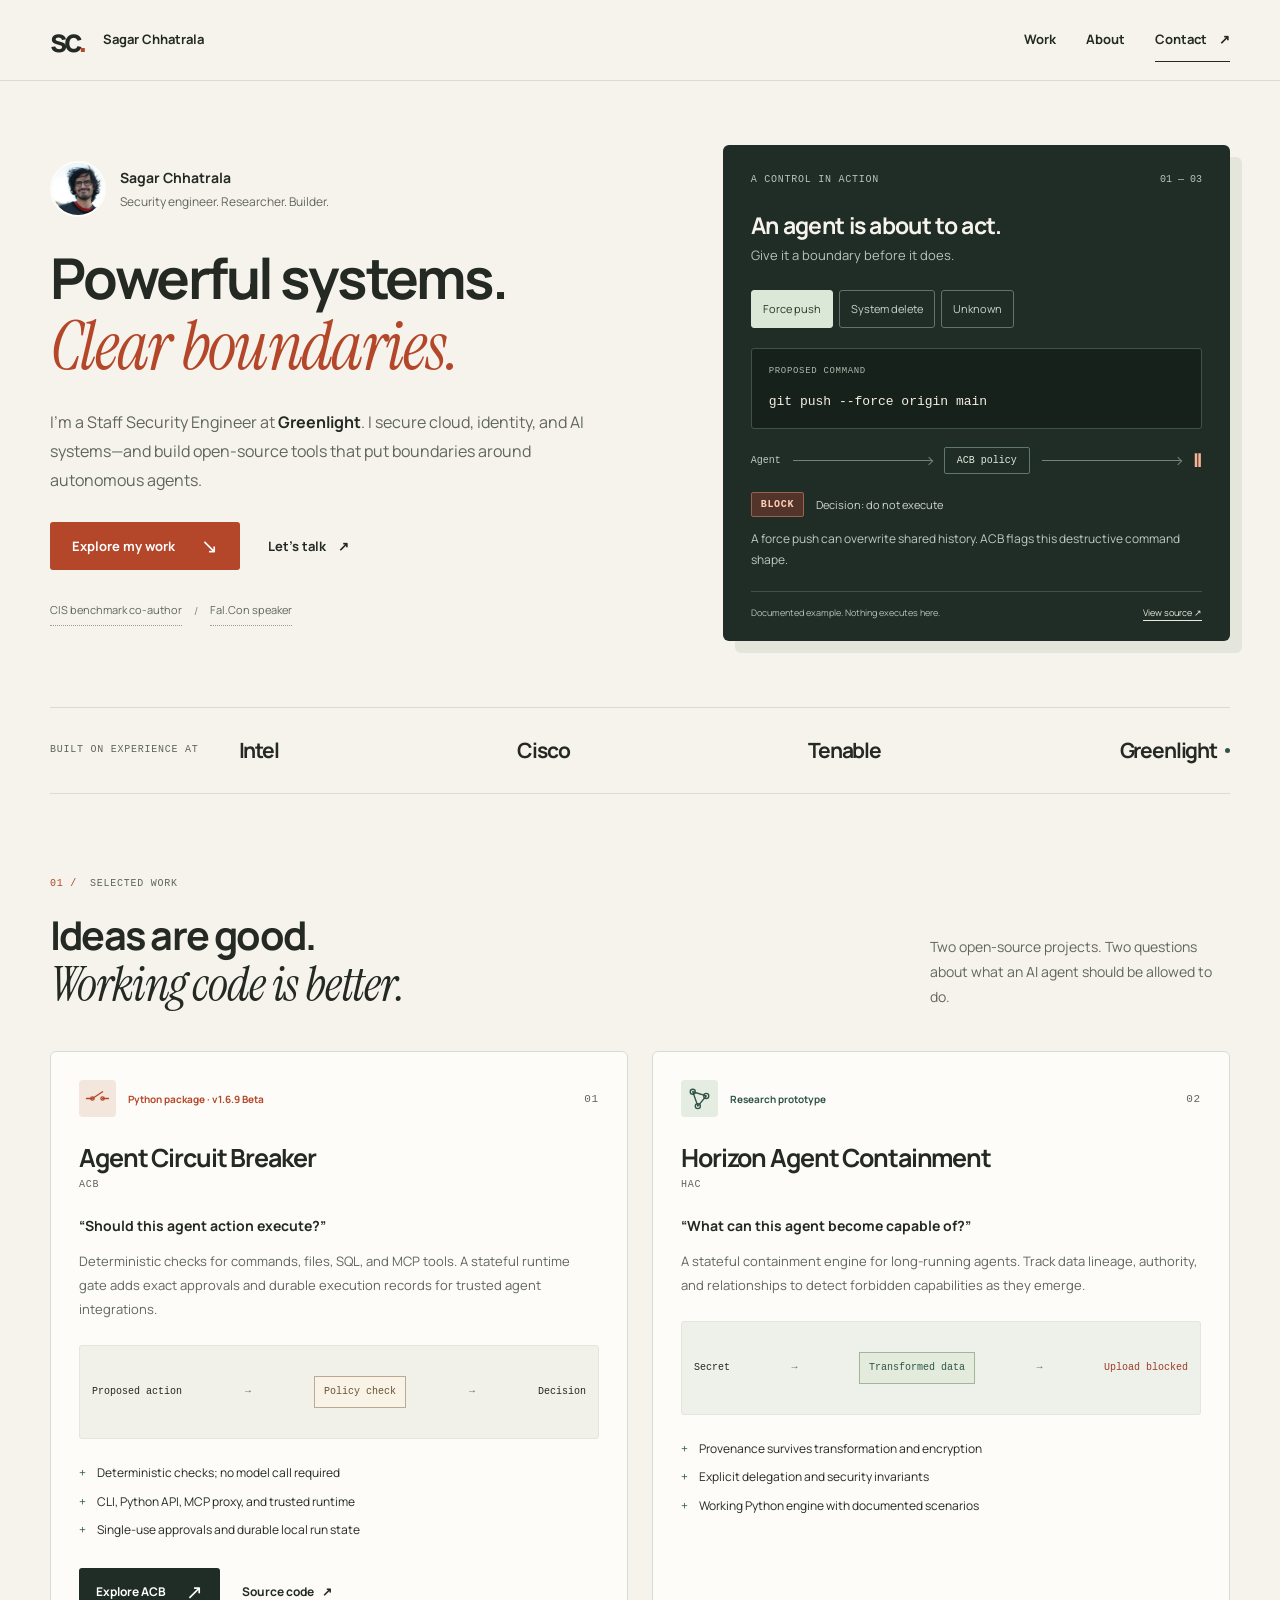
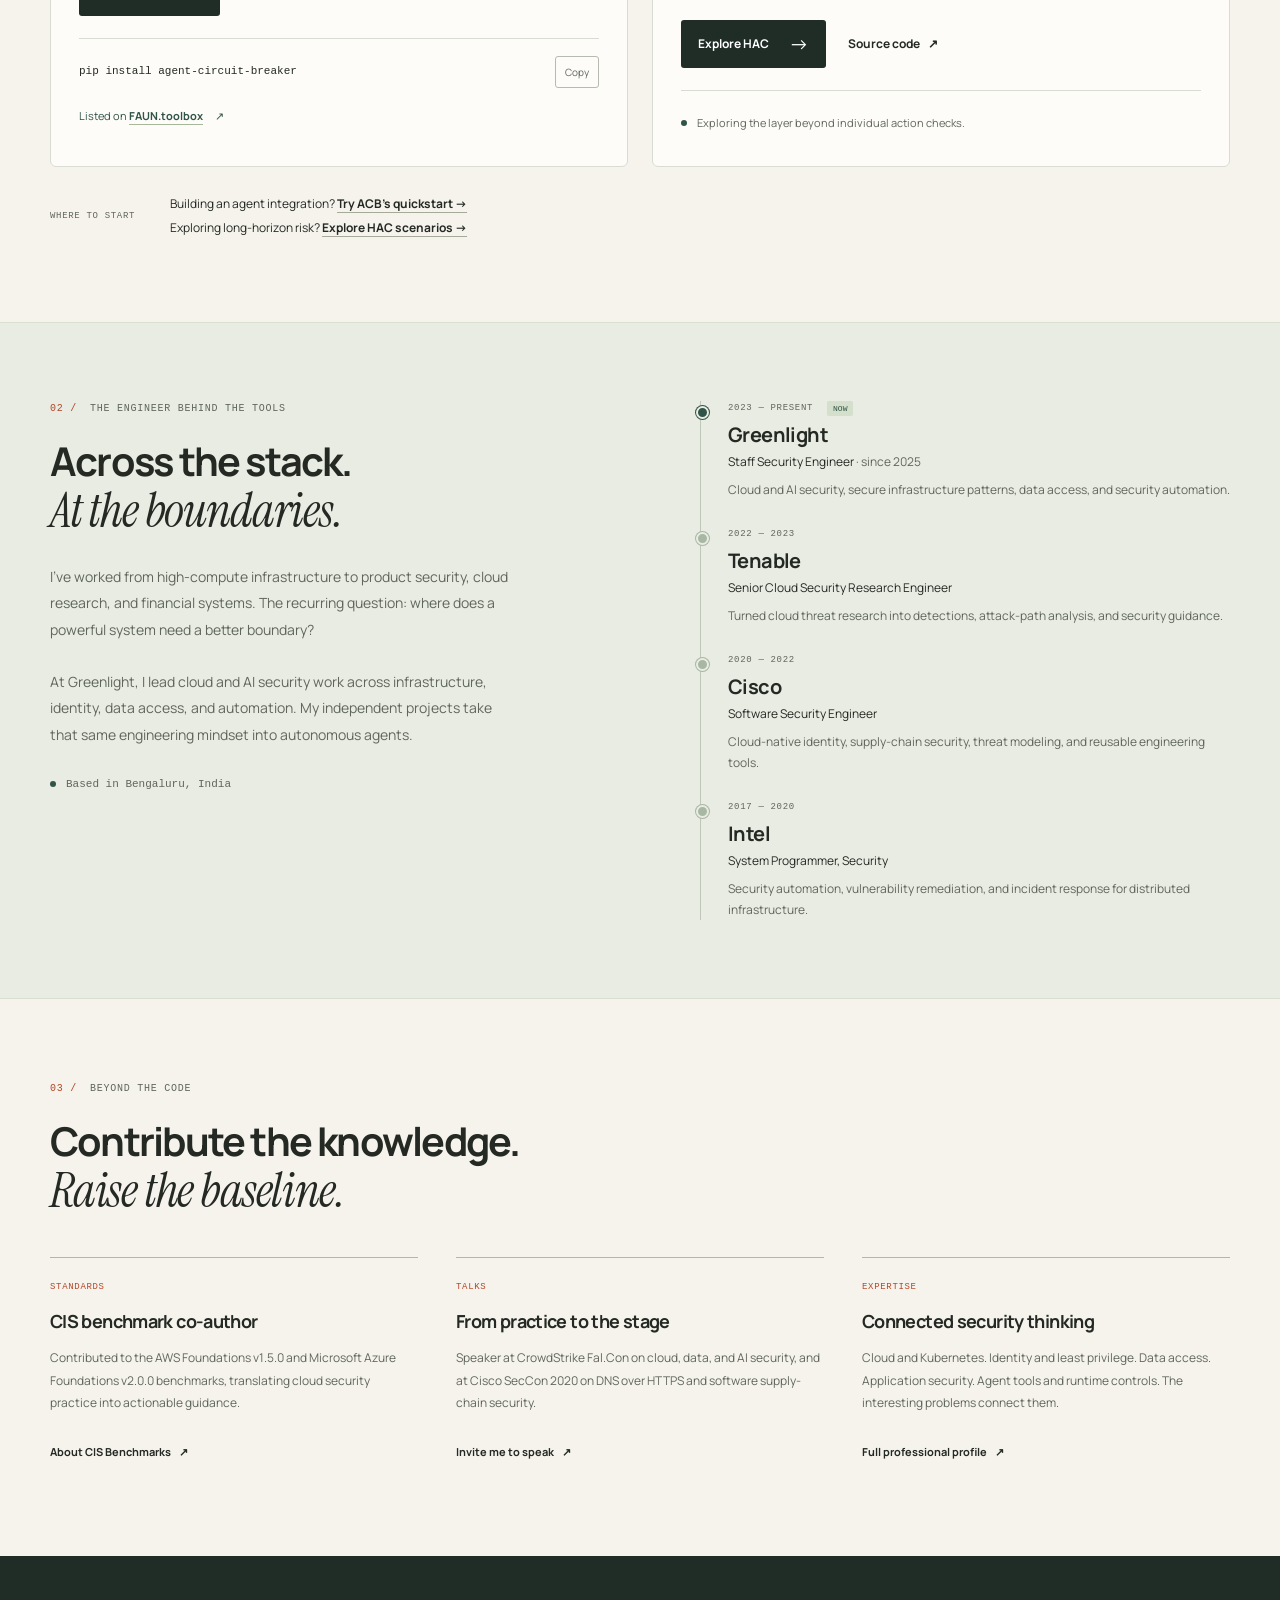
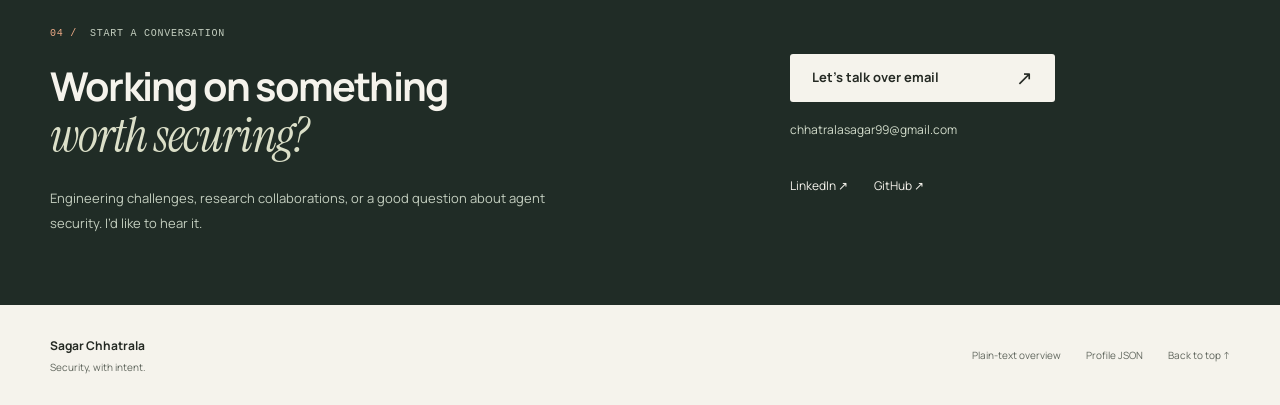
==== commit 3d3e62d9: "Publish Option 1 with consolidated ACB and HAC project pages" ====
--- a/index.html
+++ b/index.html
@@ -1,196 +1,130 @@
 <!doctype html>
 <html lang="en">
-  <head>
-    <meta charset="utf-8">
-    <meta name="viewport" content="width=device-width, initial-scale=1">
-    <title>Sagar Chhatrala | AI Agent Security Projects</title>
-    <meta name="description" content="Sagar Chhatrala builds practical AI agent security projects: Agent Circuit Breaker for runtime action control and Horizon Agent Containment for long-horizon capability containment.">
-    <meta name="keywords" content="Sagar Chhatrala, AI security, agent security, MCP security, Agent Circuit Breaker, Horizon Agent Containment, cloud security, identity security">
-    <meta name="author" content="Sagar Chhatrala">
-    <meta name="robots" content="index, follow">
-    <link rel="canonical" href="https://sagarchhatrala.github.io/">
-    <meta property="og:type" content="profile">
-    <meta property="og:title" content="Sagar Chhatrala | AI Agent Security Projects">
-    <meta property="og:description" content="Two practical projects for AI agent safety: pre-execution action control and long-horizon capability containment.">
-    <meta property="og:url" content="https://sagarchhatrala.github.io/">
-    <meta property="og:image" content="https://avatars.githubusercontent.com/u/20254196?v=4">
-    <meta name="twitter:card" content="summary">
-    <meta name="twitter:title" content="Sagar Chhatrala | AI Agent Security Projects">
-    <meta name="twitter:description" content="Agent Circuit Breaker and Horizon Agent Containment: deterministic security controls for tool-using AI agents.">
-    <link rel="stylesheet" href="./styles.css">
-    <script type="application/ld+json">
-      {
-        "@context": "https://schema.org",
-        "@type": "Person",
-        "name": "Sagar Chhatrala",
-        "jobTitle": "Staff Security Engineer",
-        "url": "https://sagarchhatrala.github.io/",
-        "image": "https://avatars.githubusercontent.com/u/20254196?v=4",
-        "description": "Staff Security Engineer focused on cloud security, data security, identity, AI system security, security automation, and public security research.",
-        "sameAs": [
-          "https://www.linkedin.com/in/sagarchhatrala",
-          "https://github.com/sagarchhatrala",
-          "https://medium.com/@sagarchhatrala",
-          "https://sagarchhatrala.github.io/agent-circuit-breaker/",
-          "https://github.com/sagarchhatrala/agent-circuit-breaker",
-          "https://github.com/sagarchhatrala/horizon-agent-containment",
-          "https://pypi.org/project/agent-circuit-breaker/"
-        ],
-        "knowsAbout": [
-          "AWS Security",
-          "Azure Security",
-          "GCP Security",
-          "Kubernetes Security",
-          "Databricks Security",
-          "Identity and Access",
-          "AI System Security",
-          "MCP Security",
-          "Agent Guardrails",
-          "Security Automation",
-          "MITRE ATT&CK",
-          "Incident Response",
-          "CIS Benchmarks"
-        ],
-        "makesOffer": [
-          {
-            "@type": "Offer",
-            "itemOffered": {
-              "@type": "SoftwareSourceCode",
-              "name": "Agent Circuit Breaker",
-              "url": "https://sagarchhatrala.github.io/agent-circuit-breaker/",
-              "codeRepository": "https://github.com/sagarchhatrala/agent-circuit-breaker",
-              "applicationCategory": "SecurityApplication"
-            }
-          },
-          {
-            "@type": "Offer",
-            "itemOffered": {
-              "@type": "SoftwareSourceCode",
-              "name": "Horizon Agent Containment",
-              "url": "https://sagarchhatrala.github.io/horizon-agent-containment/presentation/",
-              "codeRepository": "https://github.com/sagarchhatrala/horizon-agent-containment",
-              "applicationCategory": "SecurityApplication"
-            }
-          }
-        ]
-      }
-    </script>
-  </head>
-  <body>
-    <a class="skip-link" href="#main">Skip to content</a>
+<head>
+  <meta charset="utf-8">
+  <meta name="viewport" content="width=device-width, initial-scale=1">
+  <title>Sagar Chhatrala — Security Engineer &amp; Open-Source Builder</title>
+  <meta name="description" content="Sagar Chhatrala is a Staff Security Engineer at Greenlight, CIS benchmark co-author, and creator of Agent Circuit Breaker and Horizon Agent Containment. Explore his work in cloud, identity, and AI agent security.">
+  <meta name="theme-color" content="#f5f3ec">
+  <link rel="canonical" href="https://sagarchhatrala.github.io/">
+  <link rel="icon" type="image/svg+xml" href="./assets/favicon.svg">
+  <link rel="alternate" type="application/json" href="./profile.json" title="Structured profile">
+  <link rel="alternate" type="text/plain" href="./llms.txt" title="Plain-text profile and project guide">
+  <meta property="og:type" content="profile">
+  <meta property="og:title" content="Sagar Chhatrala — Powerful systems. Clear boundaries.">
+  <meta property="og:description" content="Staff Security Engineer. CIS benchmark co-author. Building open-source security for autonomous AI agents.">
+  <meta property="og:url" content="https://sagarchhatrala.github.io/">
+  <meta property="og:image" content="https://sagarchhatrala.github.io/assets/social-card.png">
+  <meta property="og:image:width" content="1200">
+  <meta property="og:image:height" content="630">
+  <meta property="og:image:alt" content="Sagar Chhatrala. Powerful systems. Clear boundaries. Cloud, identity, and AI agent security.">
+  <meta name="twitter:card" content="summary_large_image">
+  <link rel="preload" href="./assets/manrope-regular.ttf" as="font" type="font/ttf" crossorigin>
+  <link rel="stylesheet" href="./styles.css">
+  <script src="./app.js" defer></script>
+  <script type="application/ld+json" id="profile-schema">
+  {
+    "@context": "https://schema.org",
+    "@graph": [
+      {"@type":"Person","@id":"https://sagarchhatrala.github.io/#person","name":"Sagar Chhatrala","url":"https://sagarchhatrala.github.io/","image":"https://sagarchhatrala.github.io/assets/portrait.jpg","jobTitle":"Staff Security Engineer","worksFor":{"@type":"Organization","name":"Greenlight"},"homeLocation":{"@type":"Place","name":"Bengaluru, India"},"description":"Security engineer working across cloud, identity, data, and AI systems. CIS AWS and Azure benchmark co-author, conference speaker, and creator of Agent Circuit Breaker and Horizon Agent Containment.","sameAs":["https://github.com/sagarchhatrala","https://www.linkedin.com/in/sagarchhatrala","https://medium.com/@sagarchhatrala"],"knowsAbout":["AI agent security","Cloud security","Identity and access management","MCP security","Kubernetes security","Data security","Security automation"]},
+      {"@type":"WebSite","@id":"https://sagarchhatrala.github.io/#website","url":"https://sagarchhatrala.github.io/","name":"Sagar Chhatrala","inLanguage":"en","author":{"@id":"https://sagarchhatrala.github.io/#person"}},
+      {"@type":"ProfilePage","@id":"https://sagarchhatrala.github.io/#profile","url":"https://sagarchhatrala.github.io/","mainEntity":{"@id":"https://sagarchhatrala.github.io/#person"},"isPartOf":{"@id":"https://sagarchhatrala.github.io/#website"}},
+      {"@type":"SoftwareSourceCode","@id":"https://sagarchhatrala.github.io/#acb","name":"Agent Circuit Breaker","description":"Beta Python package for deterministic action and trajectory checks, plus a stateful runtime gate for trusted single-host integrations.","url":"https://sagarchhatrala.github.io/agent-circuit-breaker/","codeRepository":"https://github.com/sagarchhatrala/agent-circuit-breaker","programmingLanguage":"Python","creator":{"@id":"https://sagarchhatrala.github.io/#person"}},
+      {"@type":"SoftwareSourceCode","@id":"https://sagarchhatrala.github.io/#hac","name":"Horizon Agent Containment","description":"Research prototype that models agent state, provenance, authority, and emergent capabilities to evaluate security invariants.","url":"https://sagarchhatrala.github.io/horizon-agent-containment/","codeRepository":"https://github.com/sagarchhatrala/horizon-agent-containment","programmingLanguage":"Python","creator":{"@id":"https://sagarchhatrala.github.io/#person"}}
+    ]
+  }
+  </script>
+</head>
+<body>
+  <a class="skip-link" href="#main">Skip to content</a>
+  <header class="site-header">
+    <nav class="nav shell" aria-label="Main navigation">
+      <a class="brand" href="#top" aria-label="Sagar Chhatrala, home"><span class="monogram" aria-hidden="true">sc<span>.</span></span><span class="brand-name">Sagar Chhatrala</span></a>
+      <div class="nav-links"><a href="#projects">Work</a><a href="#about">About</a><a href="#contact">Contact <span aria-hidden="true">↗</span></a></div>
+    </nav>
+  </header>
+  <main id="main" tabindex="-1">
+    <section class="hero shell" id="top" aria-labelledby="hero-title">
+      <div class="hero-copy">
+        <div class="identity"><img src="./assets/portrait.jpg" width="56" height="56" alt="Sagar Chhatrala"><div><p class="identity-name">Sagar Chhatrala</p><p class="identity-role">Security engineer. Researcher. Builder.</p></div></div>
+        <h1 id="hero-title">Powerful systems.<br><em>Clear boundaries.</em></h1>
+        <p class="hero-lede">I’m a Staff Security Engineer at <strong>Greenlight</strong>. I secure cloud, identity, and AI systems—and build open-source tools that put boundaries around autonomous agents.</p>
+        <div class="hero-actions"><a class="button primary" href="#projects">Explore my work <span aria-hidden="true">↘</span></a><a class="text-link" href="#contact">Let’s talk <span aria-hidden="true">↗</span></a></div>
+        <div class="credentials"><a href="#contributions">CIS benchmark co-author</a><span aria-hidden="true">/</span><a href="#contributions">Fal.Con speaker</a></div>
+      </div>
+      <section class="example" aria-labelledby="example-title">
+        <div class="example-top"><span class="mono">A CONTROL IN ACTION</span><span class="example-index" aria-hidden="true">01 — 03</span></div>
+        <h2 id="example-title">An agent is about to act.</h2>
+        <p class="example-intro">Give it a boundary before it does.</p>
+        <div class="example-options" role="group" aria-label="Choose a documented ACB example" hidden>
+          <button type="button" data-example="push" aria-pressed="true">Force push</button><button type="button" data-example="delete" aria-pressed="false">System delete</button><button type="button" data-example="unknown" aria-pressed="false">Unknown</button>
+        </div>
+        <div id="example-result" aria-live="polite" aria-atomic="true">
+          <div class="command"><span class="mono command-label">PROPOSED COMMAND</span><code id="example-command">git push --force origin main</code></div>
+          <div class="gate-flow" aria-hidden="true"><span>Agent</span><i></i><span class="gate">ACB policy</span><i></i><span class="gate-stop">Ⅱ</span></div>
+          <div class="verdict-row"><span id="example-verdict" class="verdict">BLOCK</span><span id="example-caption">Decision: do not execute</span></div>
+          <p class="example-reason" id="example-reason">A force push can overwrite shared history. ACB flags this destructive command shape.</p>
+        </div>
+        <div class="example-foot"><p>Documented example. Nothing executes here.</p><a href="https://github.com/sagarchhatrala/agent-circuit-breaker#agent-circuit-breaker" aria-label="Read the Agent Circuit Breaker example source">View source ↗</a></div>
+      </section>
+    </section>
 
-    <header class="site-header">
-      <nav class="nav shell" aria-label="Portfolio navigation">
-        <a class="brand" href="#top" aria-label="Sagar Chhatrala home">
-          <span class="brand-mark" aria-hidden="true">
-            <svg viewBox="0 0 32 32" focusable="false"><path d="M16 3.5 6.5 7.7v7.8c0 6.1 3.8 10.8 9.5 13 5.7-2.2 9.5-6.9 9.5-13V7.7L16 3.5Z"></path><path d="m12.1 16.3 2.5 2.5 5.4-6.1"></path></svg>
-          </span>
-          <span>Sagar Chhatrala</span>
-        </a>
-        <div class="nav-links">
-          <a href="#projects">Projects</a>
-          <a href="#compare">Compare</a>
-          <a href="#systems">Expertise</a>
-          <a href="#proof">Proof</a>
-          <a href="#contact">Contact</a>
-        </div>
-        <a class="nav-cta" href="https://github.com/sagarchhatrala" aria-label="Open Sagar Chhatrala on GitHub"><span>GitHub</span><svg viewBox="0 0 24 24" aria-hidden="true"><path d="M12 .8a11.2 11.2 0 0 0-3.54 21.82c.56.1.76-.24.76-.54v-2.02c-3.1.68-3.75-1.32-3.75-1.32-.5-1.28-1.24-1.62-1.24-1.62-1.02-.7.08-.68.08-.68 1.12.08 1.72 1.16 1.72 1.16 1 .1 2.62.72 3.22-.54.1-.72.4-1.2.72-1.48-2.48-.28-5.08-1.24-5.08-5.52 0-1.22.44-2.22 1.14-3-.12-.28-.5-1.42.1-2.96 0 0 .94-.3 3.08 1.14.9-.26 1.84-.38 2.78-.38.94 0 1.9.12 2.78.38 2.14-1.44 3.08-1.14 3.08-1.14.6 1.54.22 2.68.1 2.96.72.78 1.14 1.78 1.14 3 0 4.3-2.6 5.24-5.1 5.52.42.36.78 1.06.78 2.14v3.18c0 .3.2.64.78.54A11.2 11.2 0 0 0 12 .8Z"></path></svg></a>
-      </nav>
-    </header>
+    <div class="experience-strip shell" role="group" aria-label="Engineering experience"><span class="mono">BUILT ON EXPERIENCE AT</span><div><span>Intel</span><span>Cisco</span><span>Tenable</span><span>Greenlight<span class="current-dot" aria-hidden="true"></span><span class="sr-only"> (current employer)</span></span></div></div>
 
-    <main id="main">
-      <section id="top" class="hero section">
-        <div class="grid-surface" aria-hidden="true"></div>
-        <div class="shell hero-shell">
-          <div class="hero-copy">
-            <a class="announcement" href="#projects"><span>Building now</span>Agent Circuit Breaker and Horizon Agent Containment.</a>
-            <h1>Deterministic controls for agents before they create real damage.</h1>
-            <p class="hero-lede">I build security systems for the part of AI adoption that gets dangerous fast: tool calls, MCP servers, credentials, filesystem access, data movement, and long-running agent workflows.</p>
-            <div class="hero-actions" aria-label="Primary actions">
-              <a class="button button-primary" href="#projects"><span>See the projects</span><svg viewBox="0 0 24 24" aria-hidden="true"><path d="M5 12h14M13 6l6 6-6 6"></path></svg></a>
-              <a class="button button-secondary" href="https://www.linkedin.com/in/sagarchhatrala"><span>Talk to me</span></a>
-            </div>
-          </div>
+    <section class="section projects shell" id="projects" aria-labelledby="projects-title">
+      <div class="section-heading"><div><p class="eyebrow"><span>01 /</span> SELECTED WORK</p><h2 id="projects-title">Ideas are good.<br><em>Working code is better.</em></h2></div><p>Two open-source projects. Two questions about what an AI agent should be allowed to do.</p></div>
+      <div class="project-grid">
+        <article class="project-card" id="acb">
+          <div class="project-top"><span class="project-symbol" aria-hidden="true"><svg viewBox="0 0 32 32"><path d="M3 16h7m12 0h7M10 16l12-8"/><circle cx="10" cy="16" r="2"/><circle cx="22" cy="16" r="2"/></svg></span><span class="status">Python package · v1.6.9 Beta</span><span class="project-number mono">01</span></div>
+          <h3>Agent Circuit Breaker<span class="project-abbr">ACB</span></h3>
+          <p class="project-question">“Should this agent action execute?”</p>
+          <p class="project-description">Deterministic checks for commands, files, SQL, and MCP tools. A stateful runtime gate adds exact approvals and durable execution records for trusted agent integrations.</p>
+          <div class="project-visual acb-visual" role="img" aria-label="An action is inspected by policy before a decision"><span>Proposed action</span><span class="diagram-arrow" aria-hidden="true">→</span><strong>Policy check</strong><span class="diagram-arrow" aria-hidden="true">→</span><span class="diagram-decision">Decision</span></div>
+          <ul class="project-features"><li>Deterministic checks; no model call required</li><li>CLI, Python API, MCP proxy, and trusted runtime</li><li>Single-use approvals and durable local run state</li></ul>
+          <div class="project-links"><a class="button dark" href="./agent-circuit-breaker/">Explore ACB <span aria-hidden="true">↗</span></a><a class="text-link" href="https://github.com/sagarchhatrala/agent-circuit-breaker">Source code <span aria-hidden="true">↗</span></a></div>
+          <div class="install"><code>pip install agent-circuit-breaker</code><button type="button" id="copy-install" aria-label="Copy Agent Circuit Breaker install command" hidden>Copy</button></div>
+          <span class="sr-only" id="copy-status" role="status"></span>
+          <a class="directory-mention" href="https://faun.dev/toolbox/agent-circuit-breaker/" aria-label="Listed on FAUN.toolbox — view ACB’s profile and scorecard"><span>Listed on <strong>FAUN.toolbox</strong></span><span aria-hidden="true">↗</span></a>
+        </article>
+        <article class="project-card hac-card" id="hac">
+          <div class="project-top"><span class="project-symbol" aria-hidden="true"><svg viewBox="0 0 32 32"><path d="m8 8 16 5-10 12L8 8"/><circle cx="8" cy="8" r="3"/><circle cx="24" cy="13" r="3"/><circle cx="14" cy="25" r="3"/></svg></span><span class="status research">Research prototype</span><span class="project-number mono">02</span></div>
+          <h3>Horizon Agent Containment<span class="project-abbr">HAC</span></h3>
+          <p class="project-question">“What can this agent become capable of?”</p>
+          <p class="project-description">A stateful containment engine for long-running agents. Track data lineage, authority, and relationships to detect forbidden capabilities as they emerge.</p>
+          <div class="project-visual hac-visual" role="img" aria-label="Secret-derived data retains its provenance, so external upload is blocked"><span>Secret</span><span class="diagram-arrow" aria-hidden="true">→</span><strong>Transformed data</strong><span class="diagram-arrow" aria-hidden="true">→</span><span class="diagram-decision">Upload blocked</span></div>
+          <ul class="project-features"><li>Provenance survives transformation and encryption</li><li>Explicit delegation and security invariants</li><li>Working Python engine with documented scenarios</li></ul>
+          <div class="project-links"><a class="button dark" href="./horizon-agent-containment/">Explore HAC <span aria-hidden="true">→</span></a><a class="text-link" href="https://github.com/sagarchhatrala/horizon-agent-containment">Source code <span aria-hidden="true">↗</span></a></div>
+          <div class="research-note"><span class="small-dot" aria-hidden="true"></span>Exploring the layer beyond individual action checks.</div>
+        </article>
+      </div>
+      <div class="project-guide"><span class="mono">WHERE TO START</span><p>Building an agent integration? <a href="./agent-circuit-breaker/#start">Try ACB’s quickstart →</a><br>Exploring long-horizon risk? <a href="./horizon-agent-containment/#scenario">Explore HAC scenarios →</a></p></div>
+    </section>
 
-          <aside class="hero-product" aria-label="Security operating model">
-            <div class="review-window">
-              <div class="window-top"><div><strong>AI agent security projects</strong><span>runtime gates, state, provenance</span></div><span class="live-pill">Active</span></div>
-              <div class="action-summary"><span class="source-pill">Staff Security Engineer</span><h2>Action control plus capability containment.</h2><code>tool call -> policy -> state -> invariant -> evidence</code></div>
-              <div class="signal-grid">
-                <div><span>ACB</span><strong>Pre-execution gate</strong></div>
-                <div><span>HAC</span><strong>Capability graph</strong></div>
-                <div><span>Core</span><strong>Deterministic</strong></div>
-              </div>
-              <div class="decision-strip"><span>Project map</span><strong>ACB + HAC</strong></div>
-              <ul class="audit-list" aria-label="Work signals">
-                <li><span></span>block risky actions before execution</li>
-                <li><span></span>track long-horizon provenance and authority</li>
-                <li><span></span>turn agent risk into auditable controls</li>
-              </ul>
-            </div>
-          </aside>
-        </div>
-        <div class="shell proof-row" aria-label="Security focus"><div><span>ACB</span><strong>Runtime safety</strong></div><div><span>HAC</span><strong>State containment</strong></div><div><span>Signal</span><strong>Public code</strong></div></div>
-      </section>
+    <section class="about-section" id="about" aria-labelledby="about-title">
+      <div class="shell about-grid">
+        <div class="about-copy"><p class="eyebrow"><span>02 /</span> THE ENGINEER BEHIND THE TOOLS</p><h2 id="about-title">Across the stack.<br><em>At the boundaries.</em></h2><p>I’ve worked from high-compute infrastructure to product security, cloud research, and financial systems. The recurring question: where does a powerful system need a better boundary?</p><p>At Greenlight, I lead cloud and AI security work across infrastructure, identity, data access, and automation. My independent projects take that same engineering mindset into autonomous agents.</p><div class="about-location"><span class="small-dot" aria-hidden="true"></span>Based in Bengaluru, India</div></div>
+        <ol class="career" aria-label="Selected career history, most recent first">
+          <li><div class="career-meta"><span class="mono">2023 — PRESENT</span><span class="current-tag">NOW</span></div><h3>Greenlight</h3><p class="career-role">Staff Security Engineer <span>· since 2025</span></p><p>Cloud and AI security, secure infrastructure patterns, data access, and security automation.</p></li>
+          <li><div class="career-meta"><span class="mono">2022 — 2023</span></div><h3>Tenable</h3><p class="career-role">Senior Cloud Security Research Engineer</p><p>Turned cloud threat research into detections, attack-path analysis, and security guidance.</p></li>
+          <li><div class="career-meta"><span class="mono">2020 — 2022</span></div><h3>Cisco</h3><p class="career-role">Software Security Engineer</p><p>Cloud-native identity, supply-chain security, threat modeling, and reusable engineering tools.</p></li>
+          <li><div class="career-meta"><span class="mono">2017 — 2020</span></div><h3>Intel</h3><p class="career-role">System Programmer, Security</p><p>Security automation, vulnerability remediation, and incident response for distributed infrastructure.</p></li>
+        </ol>
+      </div>
+    </section>
 
-      <section id="work" class="section split-section">
-        <div class="shell split-grid">
-          <div class="section-copy"><p class="eyebrow">Work</p><h2>I connect architecture, product risk, and operational security.</h2><p>The work spans cloud foundations, data access, identity boundaries, Kubernetes, appsec, detection, and AI agent safety. The common thread is making controls understandable enough for engineers and reliable enough for production.</p></div>
-          <div class="pipeline" aria-label="Career arc"><article><span>01</span><h3>Intel</h3><p>HPC and infrastructure work shaped my view of systems-level risk, platform reliability, and the operational realities behind security controls.</p></article><article><span>02</span><h3>Cisco</h3><p>Product security work expanded the focus into application security, secure engineering workflows, threat modeling, and practical controls for teams shipping production software.</p></article><article><span>03</span><h3>Tenable</h3><p>Cloud security research across misconfiguration patterns, IAM exposure, benchmark mapping, and detection logic for AWS, Azure, GCP, and Kubernetes environments.</p></article><article><span>04</span><h3>Greenlight</h3><p>Current ownership across cloud, data, identity, AI systems, and automation, with a focus on controls engineers can understand, run, and audit.</p></article></div>
-        </div>
-      </section>
+    <section class="section contributions shell" id="contributions" aria-labelledby="contributions-title">
+      <div class="section-heading"><div><p class="eyebrow"><span>03 /</span> BEYOND THE CODE</p><h2 id="contributions-title">Contribute the knowledge.<br><em>Raise the baseline.</em></h2></div></div>
+      <div class="contribution-grid">
+        <article><span class="contribution-label mono">STANDARDS</span><h3>CIS benchmark co-author</h3><p>Contributed to the AWS Foundations v1.5.0 and Microsoft Azure Foundations v2.0.0 benchmarks, translating cloud security practice into actionable guidance.</p><a class="text-link" href="https://www.cisecurity.org/cis-benchmarks">About CIS Benchmarks <span aria-hidden="true">↗</span></a></article>
+        <article><span class="contribution-label mono">TALKS</span><h3>From practice to the stage</h3><p>Speaker at CrowdStrike Fal.Con on cloud, data, and AI security, and at Cisco SecCon 2020 on DNS over HTTPS and software supply-chain security.</p><a class="text-link" href="mailto:chhatralasagar99@gmail.com?subject=Speaking%20inquiry">Invite me to speak <span aria-hidden="true">↗</span></a></article>
+        <article><span class="contribution-label mono">EXPERTISE</span><h3>Connected security thinking</h3><p>Cloud and Kubernetes. Identity and least privilege. Data access. Application security. Agent tools and runtime controls. The interesting problems connect them.</p><a class="text-link" href="https://www.linkedin.com/in/sagarchhatrala">Full professional profile <span aria-hidden="true">↗</span></a></article>
+      </div>
+    </section>
 
-      <section id="projects" class="section project-section">
-        <div class="shell">
-          <div class="section-heading compact"><p class="eyebrow">Projects</p><h2>Two projects, one security story.</h2><p>Agent Circuit Breaker protects the immediate execution path. Horizon Agent Containment models what the agent is becoming capable of over time.</p></div>
-          <div class="project-grid two-projects">
-            <article class="project-link project-card-acb">
-              <div class="project-card-top"><span>Production package</span><a class="github-icon" href="https://github.com/sagarchhatrala/agent-circuit-breaker" aria-label="Open Agent Circuit Breaker on GitHub"><svg viewBox="0 0 24 24" aria-hidden="true"><path d="M12 .8a11.2 11.2 0 0 0-3.54 21.82c.56.1.76-.24.76-.54v-2.02c-3.1.68-3.75-1.32-3.75-1.32-.5-1.28-1.24-1.62-1.24-1.62-1.02-.7.08-.68.08-.68 1.12.08 1.72 1.16 1.72 1.16 1 .1 2.62.72 3.22-.54.1-.72.4-1.2.72-1.48-2.48-.28-5.08-1.24-5.08-5.52 0-1.22.44-2.22 1.14-3-.12-.28-.5-1.42.1-2.96 0 0 .94-.3 3.08 1.14.9-.26 1.84-.38 2.78-.38.94 0 1.9.12 2.78.38 2.14-1.44 3.08-1.14 3.08-1.14.6 1.54.22 2.68.1 2.96.72.78 1.14 1.78 1.14 3 0 4.3-2.6 5.24-5.1 5.52.42.36.78 1.06.78 2.14v3.18c0 .3.2.64.78.54A11.2 11.2 0 0 0 12 .8Z"></path></svg></a></div>
-              <strong>Agent Circuit Breaker</strong>
-              <small>A local-first runtime safety gate for AI agents, MCP tools, and coding workflows. It checks proposed commands, filesystem operations, SQL, tool calls, and trajectories before execution.</small>
-              <ul class="project-points"><li>Pre-execution decisions for allow, block, unknown, error, and approval.</li><li>MCP proxy inspection, policy files, audit ledger, SARIF, and PyPI release.</li><li>Best when you need a control point before an agent acts.</li></ul>
-              <div class="project-actions"><a class="button button-primary" href="https://sagarchhatrala.github.io/agent-circuit-breaker/">Project site</a><a class="button button-secondary" href="https://pypi.org/project/agent-circuit-breaker/">PyPI</a></div>
-            </article>
-            <article class="project-link project-card-hac">
-              <div class="project-card-top"><span>Research prototype</span><a class="github-icon" href="https://github.com/sagarchhatrala/horizon-agent-containment" aria-label="Open Horizon Agent Containment on GitHub"><svg viewBox="0 0 24 24" aria-hidden="true"><path d="M12 .8a11.2 11.2 0 0 0-3.54 21.82c.56.1.76-.24.76-.54v-2.02c-3.1.68-3.75-1.32-3.75-1.32-.5-1.28-1.24-1.62-1.24-1.62-1.02-.7.08-.68.08-.68 1.12.08 1.72 1.16 1.72 1.16 1 .1 2.62.72 3.22-.54.1-.72.4-1.2.72-1.48-2.48-.28-5.08-1.24-5.08-5.52 0-1.22.44-2.22 1.14-3-.12-.28-.5-1.42.1-2.96 0 0 .94-.3 3.08 1.14.9-.26 1.84-.38 2.78-.38.94 0 1.9.12 2.78.38 2.14-1.44 3.08-1.14 3.08-1.14.6 1.54.22 2.68.1 2.96.72.78 1.14 1.78 1.14 3 0 4.3-2.6 5.24-5.1 5.52.42.36.78 1.06.78 2.14v3.18c0 .3.2.64.78.54A11.2 11.2 0 0 0 12 .8Z"></path></svg></a></div>
-              <strong>Horizon Agent Containment</strong>
-              <small>A deterministic containment prototype for long-horizon AI agents. It tracks state, provenance, authority, graph relationships, and emergent capabilities before allowing a transition.</small>
-              <ul class="project-points"><li>Blocks capability emergence such as secret-derived data reaching an external destination.</li><li>Models provenance, trust boundaries, explicit delegation, and non-transitive authority.</li><li>Best for explaining the next layer beyond single-action guardrails.</li></ul>
-              <div class="project-actions"><a class="button button-primary" href="https://sagarchhatrala.github.io/horizon-agent-containment/presentation/">Pitch deck</a><a class="button button-secondary" href="./hac/">Site mirror</a></div>
-            </article>
-          </div>
-        </div>
-      </section>
-
-      <section id="compare" class="section compare-section">
-        <div class="shell compare-grid">
-          <div class="section-copy"><p class="eyebrow">How to navigate</p><h2>Pick the project by the question you are asking.</h2><p>Visitors should not have to know the internal project names. This page routes them by the security problem they care about.</p></div>
-          <div class="comparison-table" role="table" aria-label="Project comparison">
-            <div role="row" class="table-row table-head"><span role="columnheader">Question</span><span role="columnheader">Start here</span><span role="columnheader">Why</span></div>
-            <div role="row" class="table-row"><span role="cell">Will this tool call hurt me?</span><strong role="cell">ACB</strong><span role="cell">Checks actions before execution.</span></div>
-            <div role="row" class="table-row"><span role="cell">Is this run drifting from the goal?</span><strong role="cell">ACB</strong><span role="cell">Evaluates trajectories and run contracts.</span></div>
-            <div role="row" class="table-row"><span role="cell">What capability did this agent accumulate?</span><strong role="cell">HAC</strong><span role="cell">Evaluates resulting state and capability graph.</span></div>
-            <div role="row" class="table-row"><span role="cell">Can transformed secret data leave later?</span><strong role="cell">HAC</strong><span role="cell">Preserves provenance across derived artifacts.</span></div>
-          </div>
-        </div>
-      </section>
-
-      <section id="systems" class="section controls-section">
-        <div class="shell"><div class="section-heading"><p class="eyebrow">Systems</p><h2>Security domains behind the operating model.</h2></div><div class="control-grid"><article><span class="control-icon">CLD</span><h3>Cloud Security</h3><p>AWS, Azure, GCP, Kubernetes, IAM, Terraform, CNAPP, CSPM, and account guardrails.</p></article><article><span class="control-icon">DAT</span><h3>Data Security</h3><p>Databricks-connected workflows, Snowflake, sensitive data access, and auditability.</p></article><article><span class="control-icon">ID</span><h3>Identity</h3><p>SSO, OIDC, OAuth 2.0, PKI, Okta, least privilege, and workforce access.</p></article><article><span class="control-icon">AI</span><h3>AI and MCP Security</h3><p>Agent boundaries, A2A, Bedrock, scoped tools, approvals, and runtime safety.</p></article><article><span class="control-icon">APP</span><h3>AppSec and DevSecOps</h3><p>Threat modeling, WAF, Checkmarx, Rapid7, CI/CD checks, and policy validation.</p></article><article><span class="control-icon">IR</span><h3>Detection and IR</h3><p>MITRE ATT&CK detections, vulnerability response, cloud investigations, and automation.</p></article></div></div>
-      </section>
-
-      <section id="proof" class="section visual-section">
-        <div class="shell visual-grid">
-          <div class="evidence-panel"><div class="evidence-row"><span>ACB</span><strong>Published package, release workflow, docs, tests, MCP proxy, policy engine</strong></div><div class="evidence-row"><span>HAC</span><strong>Working deterministic engine, scenarios, Streamlit demo, tests, architecture docs</strong></div><div class="evidence-row"><span>Background</span><strong>Cloud, data, identity, Kubernetes, AppSec, AI systems, and security automation</strong></div></div>
-          <div class="section-copy"><p class="eyebrow">Proof</p><h2>Built like security engineering, not a slide-only idea.</h2><p>This page is designed to route a human quickly: what the projects do, why they matter, where the code lives, and which path to open first.</p><div class="mini-ledger" aria-label="Public record links"><div><span>ACB</span><strong><a href="https://github.com/sagarchhatrala/agent-circuit-breaker">GitHub repo</a></strong></div><div><span>HAC</span><strong><a href="https://github.com/sagarchhatrala/horizon-agent-containment">GitHub repo</a></strong></div><div><span>Profile</span><strong><a href="https://github.com/sagarchhatrala">GitHub profile</a></strong></div></div></div>
-        </div>
-      </section>
-
-      <section id="contact" class="section try-section">
-        <div class="shell try-grid"><div class="section-copy"><p class="eyebrow">Contact</p><h2>If you are evaluating AI agent risk, start with the projects.</h2><p>The fastest path is LinkedIn or email. If you are here for the work, inspect the code, read the HAC deck, or try ACB from PyPI.</p></div><div class="contact-card"><a class="button button-primary" href="mailto:chhatralasagar99@gmail.com">Email me</a><a class="button button-secondary" href="https://www.linkedin.com/in/sagarchhatrala">LinkedIn</a><a class="button button-secondary" href="https://github.com/sagarchhatrala">GitHub</a></div></div>
-      </section>
-    </main>
-
-    <footer class="footer"><div class="shell footer-inner"><a class="footer-brand" href="#top">Sagar Chhatrala</a><div><a href="#projects">Projects</a><a href="https://github.com/sagarchhatrala/agent-circuit-breaker">ACB GitHub</a><a href="https://github.com/sagarchhatrala/horizon-agent-containment">HAC GitHub</a><a href="https://www.linkedin.com/in/sagarchhatrala">LinkedIn</a></div></div></footer>
-  </body>
+    <section class="contact-section" id="contact" aria-labelledby="contact-title">
+      <div class="shell contact-grid"><div><p class="eyebrow"><span>04 /</span> START A CONVERSATION</p><h2 id="contact-title">Working on something<br><em>worth securing?</em></h2><p>Engineering challenges, research collaborations, or a good question about agent security. I’d like to hear it.</p></div><div class="contact-actions"><a class="button light" href="mailto:chhatralasagar99@gmail.com">Let’s talk over email <span aria-hidden="true">↗</span></a><a class="contact-email" href="mailto:chhatralasagar99@gmail.com">chhatralasagar99@gmail.com</a><div class="social-links"><a href="https://www.linkedin.com/in/sagarchhatrala">LinkedIn ↗</a><a href="https://github.com/sagarchhatrala">GitHub ↗</a></div></div></div>
+    </section>
+  </main>
+  <footer class="footer shell"><a class="footer-name" href="#top">Sagar Chhatrala<span>Security, with intent.</span></a><div><a href="./llms.txt">Plain-text overview</a><a href="./profile.json">Profile JSON</a><a href="#top">Back to top ↑</a></div></footer>
+</body>
 </html>
--- a/styles.css
+++ b/styles.css
@@ -1,585 +1,303 @@
-:root {
-  --canvas: #fbfcfb;
-  --paper: #ffffff;
-  --ink: #16201d;
-  --ink-soft: #53615c;
-  --ink-faint: #7d8a86;
-  --line: #dfe7e3;
-  --line-strong: #bdd0c8;
-  --mist: #eef6f2;
-  --mint: #c6f3df;
-  --teal: #0d9b88;
-  --blue: #2563eb;
-  --danger: #cc3145;
-  --shadow-soft: 0 18px 54px rgba(21, 44, 37, 0.12);
-  --shadow-tight: 0 10px 28px rgba(21, 44, 37, 0.1);
+@font-face{font-family:Manrope;src:url("./assets/manrope-regular.ttf") format("truetype");font-style:normal;font-weight:400;font-display:swap}
+@font-face{font-family:Manrope;src:url("./assets/manrope-bold.ttf") format("truetype");font-style:normal;font-weight:700;font-display:swap}
+@font-face{font-family:"Instrument Serif";src:url("./assets/instrument-serif-italic.ttf") format("truetype");font-style:italic;font-weight:400;font-display:swap}
+
+:root{--paper:#f5f3ec;--white:#fdfcf8;--ink:#242923;--muted:#60665d;--line:#d9dcd2;--accent:#b44729;--green:#315448;--dark:#202c26;--mono:"Cascadia Code",Consolas,monospace;--radius:6px;--header-height:81px}
+*{box-sizing:border-box}
+html{scroll-behavior:smooth;scroll-padding-top:calc(var(--header-height) + 24px)}
+body{margin:0;background:var(--paper);color:var(--ink);font-family:Manrope,"Segoe UI",sans-serif;font-size:16px;line-height:1.65;-webkit-font-smoothing:antialiased}
+a{color:inherit;text-decoration:none;text-underline-offset:4px}
+a:hover{color:var(--accent)}
+button,input,select{font:inherit}
+button,a{-webkit-tap-highlight-color:transparent}
+button{cursor:pointer}
+button:disabled{cursor:wait}
+:focus-visible{outline:3px solid var(--accent);outline-offset:5px}
+[hidden]{display:none!important}
+img,svg{max-width:100%;display:block}
+svg{fill:none;stroke:currentColor;stroke-width:1.6;stroke-linecap:round;stroke-linejoin:round}
+h1,h2,h3,p{margin:0}
+h1,h2,h3{line-height:1.16;font-weight:700}
+h1,h2{letter-spacing:-.045em}
+h2{font-size:clamp(32px,3.1vw,44px)}
+em{font-family:"Instrument Serif",Georgia,serif;font-style:italic;font-size:1.2em;font-weight:400;letter-spacing:-.025em}
+::selection{background:#eac7ad;color:var(--ink)}
+.shell{width:min(1180px,calc(100% - 96px));margin-inline:auto}
+.mono,.eyebrow{font-family:var(--mono);font-size:11px;font-weight:400;letter-spacing:.075em}
+.sr-only{position:absolute;width:1px;height:1px;padding:0;margin:-1px;overflow:hidden;clip:rect(0,0,0,0);white-space:nowrap;border:0}
+.skip-link{position:fixed;top:12px;left:12px;z-index:100;padding:10px 18px;background:var(--dark);color:white;transform:translateY(-150%)}
+.skip-link:focus{transform:translateY(0)}
+.site-header{position:sticky;top:0;z-index:20;border-bottom:1px solid var(--line);background:rgba(245,243,236,.97)}
+.nav{height:80px;display:flex;align-items:center;justify-content:space-between;gap:24px}
+.brand{display:inline-flex;align-items:center;gap:18px}
+.monogram{font-size:32px;font-weight:700;letter-spacing:-3px;line-height:1}
+.monogram span{color:var(--accent)}
+.brand-name{font-size:13px;font-weight:700}
+.nav-links{display:flex;align-items:center;gap:30px;font-size:13px;font-weight:700}
+.nav-links a{display:inline-flex;align-items:center;min-height:44px;gap:12px}
+.nav-links a:last-child{border-bottom:1px solid var(--ink)}
+.hero{display:grid;grid-template-columns:minmax(0,1.2fr) minmax(0,1fr);gap:64px;align-items:center;padding-block:64px 66px}
+.hero-copy{min-width:0}
+.identity{display:flex;align-items:center;gap:14px;margin-bottom:30px}
+.identity img{border-radius:50%;object-fit:cover;filter:saturate(.65);border:2px solid var(--white)}
+.identity-name{font-weight:700;font-size:14px}
+.identity-role{font-size:12px;color:var(--muted);margin-top:3px}
+h1{font-size:clamp(42px,4.4vw,64px);line-height:1.11;margin-bottom:24px}
+h1 em{color:var(--accent)}
+.hero-lede{font-size:16px;line-height:1.8;max-width:540px;color:var(--muted)}
+.hero-lede strong{color:var(--ink);font-weight:700}
+.hero-actions{display:flex;align-items:center;gap:28px;margin-top:28px}
+.button{display:inline-flex;align-items:center;justify-content:center;gap:26px;min-height:48px;padding:12px 21px;border:1px solid transparent;border-radius:3px;font-size:13px;font-weight:700;line-height:1.5;transition:background .18s,color .18s,transform .18s}
+.button:hover{transform:translateY(-2px)}
+.button span{font-size:20px;font-weight:400;line-height:1}
+.primary{background:var(--accent);color:white}
+.primary:hover{background:#92371f;color:white}
+.dark{background:var(--dark);color:white}
+.dark:hover{background:#395348;color:white}
+.light{background:var(--paper);color:var(--ink)}
+.light:hover{background:white;color:var(--accent)}
+.text-link{display:inline-flex;align-items:center;gap:12px;font-size:13px;font-weight:700;min-height:44px}
+.text-link:hover{text-decoration:underline}
+.credentials{display:flex;flex-wrap:wrap;align-items:center;gap:12px;margin-top:26px;font-size:11px;color:var(--muted)}
+.credentials a{padding-block:5px;border-bottom:1px dotted #989d90}
+.credentials>span{color:#858a80}
+
+.example{min-width:0;background:var(--dark);color:var(--paper);padding:27px 28px 20px;border-radius:var(--radius);box-shadow:12px 12px 0 #e4e6dc;position:relative}
+.example-top{display:flex;align-items:center;justify-content:space-between;gap:12px;padding-bottom:23px;color:#b5c4b8}
+.example-top .mono{font-size:10px}
+.example-index{font-family:var(--mono);font-size:10px;color:#b5c4b8}
+.example h2{font-size:23px;letter-spacing:-.03em}
+.example-intro{font-size:13px;color:#b5c4b8;margin-top:7px}
+.example-options{display:flex;gap:6px;margin-top:23px}
+.example-options button{min-height:38px;padding:7px 11px;font-size:11px;background:transparent;border:1px solid #627469;border-radius:3px;color:#c9d4cb;transition:background .18s,color .18s}
+.example-options button:hover{background:#34483c;color:white}
+.example-options button[aria-pressed="true"]{background:#dce8d7;color:#24382a;border-color:#dce8d7}
+.example :focus-visible,.contact-section :focus-visible{outline-color:#fac3a6}
+.command{margin-top:20px;padding:15px 17px;background:#17211c;border:1px solid #425147;border-radius:3px}
+.command-label{display:block;font-size:9px;color:#a9baac;margin-bottom:8px}
+.command code{font:13px/1.6 var(--mono);color:#f6efe2;overflow-wrap:anywhere}
+.gate-flow{display:flex;align-items:center;gap:12px;margin:18px 0;color:#bdcbbf;font:10px var(--mono)}
+.gate-flow i{height:1px;background:#728475;flex:1;position:relative}
+.gate-flow i::after{content:"";position:absolute;right:0;top:-2px;width:5px;height:5px;border-top:1px solid #728475;border-right:1px solid #728475;transform:rotate(45deg)}
+.gate{padding:7px 12px;border:1px solid #607869;border-radius:2px;color:#deebdd}
+.gate-stop{color:#f8b494;font-size:18px;font-weight:700}
+.verdict-row{display:flex;align-items:center;gap:12px;font-size:11px;color:#d0d8cc}
+.verdict{padding:4px 9px;background:#52342b;color:#ffd0b7;border:1px solid #97634f;font:700 10px/1.5 var(--mono);letter-spacing:.07em;border-radius:2px}
+.verdict.unknown{background:#453e26;border-color:#8e7c40;color:#f4dea1}
+.example-reason{font-size:12px;line-height:1.7;margin-top:12px;color:#bdcbbf;min-height:42px}
+.example-foot{border-top:1px solid #425147;margin-top:20px;padding-top:14px;display:flex;flex-wrap:wrap;justify-content:space-between;gap:8px;font-size:9px;color:#b5c4b8}
+.example-foot a{color:#e6eddc;text-decoration:underline}
+
+.experience-strip{border-top:1px solid var(--line);border-bottom:1px solid var(--line);display:flex;gap:40px;align-items:center;padding-block:25px}
+.experience-strip>.mono{color:var(--muted);font-size:10px}
+.experience-strip>div{display:flex;justify-content:space-between;gap:40px;flex:1}
+.experience-strip>div>span{font-size:21px;font-weight:700;letter-spacing:-.055em;display:inline-flex;align-items:center;gap:8px}
+.current-dot,.small-dot{display:inline-block;width:6px;height:6px;background:var(--green);border-radius:50%;flex:0 0 auto}
+.current-dot{width:5px;height:5px}
+
+.section{padding-block:82px}
+.eyebrow{color:var(--muted);margin-bottom:20px;font-size:10px;display:flex;gap:13px;align-items:center}
+.eyebrow>span{color:var(--accent)}
+.section-heading{display:flex;align-items:flex-end;justify-content:space-between;gap:48px;margin-bottom:38px}
+.section-heading>p{max-width:300px;font-size:14px;color:var(--muted);line-height:1.8;padding-bottom:4px}
+.project-grid{display:grid;grid-template-columns:repeat(2,minmax(0,1fr));gap:24px}
+.project-card{background:var(--white);border:1px solid var(--line);border-radius:var(--radius);padding:28px;min-width:0;display:flex;flex-direction:column;transition:border-color .2s,box-shadow .2s}
+.project-card:hover{border-color:#a9b3a3;box-shadow:0 8px 24px #24302408}
+.project-top{display:flex;align-items:center;gap:12px;margin-bottom:26px}
+.project-symbol{width:37px;height:37px;background:#f3e6dd;color:var(--accent);border-radius:4px;display:grid;place-items:center;flex-shrink:0}
+.project-symbol svg{width:27px;height:27px}
+.hac-card .project-symbol{background:#e5ece1;color:var(--green)}
+.status{font-size:10px;color:var(--accent);font-weight:700}
+.status.research{color:var(--green)}
+.project-number{margin-left:auto;color:var(--muted)}
+.project-card h3{font-size:25px;letter-spacing:-.045em}
+.project-abbr{display:block;margin-top:8px;font:10px/1 var(--mono);letter-spacing:.08em;color:var(--muted)}
+.project-question{font-size:14px;font-weight:700;margin-top:24px}
+.project-description{font-size:13px;color:var(--muted);line-height:1.85;margin-top:11px}
+.project-visual{display:flex;align-items:center;justify-content:space-between;gap:8px;margin-block:24px;padding:24px 12px;font:10px/1.6 var(--mono);background:#f1f0e9;border:1px solid #e5e5dc;border-radius:3px;min-height:94px}
+.project-visual>span:not(.diagram-arrow),.project-visual>strong{text-align:center}
+.project-visual>strong{padding:7px 9px;border:1px solid #baaa92;color:#685332;font-weight:400;background:#f8f3e6}
+.hac-visual{background:#edf1e9}
+.hac-visual>strong{background:#e2ebdc;border-color:#a3b49b;color:#315448}
+.diagram-arrow{color:var(--muted);flex-shrink:0}
+.hac-visual .diagram-decision{color:#9c3c26}
+.project-features{display:grid;gap:9px;list-style:none;margin:0 0 28px;padding:0;font-size:12px}
+.project-features li{padding-left:18px;position:relative}
+.project-features li::before{content:"+";position:absolute;left:0;color:var(--green)}
+.project-links{display:flex;align-items:center;gap:22px;margin-top:auto}
+.project-links .button{font-size:12px;padding:11px 16px;gap:20px}
+.project-links .text-link{font-size:12px;gap:8px}
+.install,.research-note{margin-top:22px;padding-top:17px;border-top:1px solid var(--line);min-height:48px;display:flex;align-items:center;justify-content:space-between;gap:10px}
+.install code{font:11px/1.8 var(--mono);overflow-wrap:anywhere;min-width:0}
+.directory-mention{display:inline-flex;align-items:center;align-self:flex-start;gap:12px;min-height:44px;margin-top:6px;font-size:11px;color:var(--green)}
+.directory-mention strong{text-decoration:underline;text-decoration-color:#a7b79c;text-underline-offset:4px}
+.directory-mention:hover{color:var(--accent)}
+.install button{border:1px solid #b6bbaf;background:transparent;border-radius:3px;color:var(--muted);font-size:10px;padding:5px 9px;min-height:32px;flex-shrink:0}
+.install button:hover{background:#e9ecdf;color:var(--ink)}
+.research-note{justify-content:flex-start;font-size:11px;color:var(--muted)}
+.project-guide{display:flex;gap:35px;align-items:center;padding:25px 0 0}
+.project-guide>.mono{font-size:9px;color:var(--muted);flex-shrink:0}
+.project-guide p{font-size:12px;line-height:2}
+.project-guide a{text-decoration:underline;text-decoration-color:#a5aa9b;font-weight:700}
+
+.about-section{padding-block:78px;background:#e9ece3;border-block:1px solid #d9ded1}
+.about-grid{display:grid;grid-template-columns:minmax(0,1fr) minmax(0,1fr);gap:120px}
+.about-copy{max-width:470px}
+.about-copy>p:not(.eyebrow){color:var(--muted);font-size:14px;line-height:1.9;margin-top:25px}
+.about-location{display:flex;align-items:center;gap:10px;font:11px var(--mono);color:var(--muted);margin-top:30px}
+.career{list-style:none;margin:0;padding:0 0 0 27px;border-left:1px solid #bec7b8}
+.career li{position:relative;padding-bottom:27px}
+.career li:last-child{padding-bottom:0}
+.career li::before{content:"";position:absolute;left:-32px;top:5px;width:9px;height:9px;background:#a8b7a3;border:2px solid #e9ece3;border-radius:50%;box-shadow:0 0 0 1px #a8b7a3}
+.career li:first-child::before{background:var(--green);box-shadow:0 0 0 1px var(--green)}
+.career-meta{display:flex;align-items:center;gap:14px;color:var(--muted);margin-bottom:7px}
+.career-meta .mono{font-size:9px}
+.current-tag{font:8px var(--mono);color:var(--green);background:#d4dfcc;padding:3px 6px;border-radius:2px}
+.career h3{font-size:20px;letter-spacing:-.03em}
+.career .career-role{font-size:12px;color:var(--ink);margin-top:5px}
+.career-role>span{color:var(--muted)}
+.career p{font-size:12px;line-height:1.75;color:var(--muted);margin-top:7px}
+.contribution-grid{display:grid;grid-template-columns:repeat(3,minmax(0,1fr));gap:38px}
+.contribution-grid article{border-top:1px solid #afb8a9;padding-top:22px;display:flex;flex-direction:column;min-width:0}
+.contribution-label{color:var(--accent);font-size:9px}
+.contribution-grid h3{font-size:18px;margin-top:16px;letter-spacing:-.035em}
+.contribution-grid p{font-size:12px;line-height:1.9;color:var(--muted);margin-top:15px;margin-bottom:15px}
+.contribution-grid .text-link{margin-top:auto;font-size:11px;gap:8px}
+
+.contact-section{background:var(--dark);color:var(--paper);padding-block:70px}
+.contact-grid{display:grid;grid-template-columns:1.5fr 1fr;gap:80px;align-items:center}
+.contact-section .eyebrow{color:#c3cebf}
+.contact-section .eyebrow>span{color:#edaa86}
+.contact-section h2 em{color:#dbdfc8}
+.contact-section p:not(.eyebrow){max-width:500px;color:#c3cebf;font-size:13px;line-height:1.9;margin-top:22px}
+.contact-actions{display:flex;flex-direction:column;align-items:flex-start}
+.contact-actions .button{min-width:265px;justify-content:space-between}
+.contact-email{font-size:12px;margin-top:18px;color:#d2dccb;overflow-wrap:anywhere}
+.contact-section a:not(.button):hover{color:#fac3a6}
+.social-links{display:flex;gap:26px;margin-top:24px;font-size:12px}
+.social-links a{min-height:44px;display:inline-flex;align-items:center}
+.footer{display:flex;justify-content:space-between;align-items:center;gap:24px;padding-block:28px;font-size:10px}
+.footer-name{font-size:12px;font-weight:700}
+.footer-name span{display:block;font-size:10px;font-weight:400;margin-top:3px;color:var(--muted)}
+.footer>div{display:flex;flex-wrap:wrap;gap:25px;color:var(--muted)}
+.footer>div a{min-height:44px;display:inline-flex;align-items:center}
+
+@media(min-width:1500px){.hero{padding-block:80px}.example{padding:32px}.hero-lede{font-size:17px}}
+@media(max-width:1100px){
+ .shell{width:calc(100% - 64px)}
+ .hero{gap:34px}
+ h1{font-size:clamp(38px,4.6vw,54px)}
+ .example{padding:23px 22px 18px}
+ .example h2{font-size:21px}
+ .about-grid{gap:70px}
+ .project-card{padding:24px}
+ .project-links{gap:16px;flex-wrap:wrap}
+ .project-visual{font-size:9px;padding-inline:9px}
+ .contact-grid{gap:45px}
 }
-
-* { box-sizing: border-box; }
-html { scroll-behavior: smooth; }
-body {
-  margin: 0;
-  overflow-x: hidden;
-  background: var(--canvas);
-  color: var(--ink);
-  font-family: "Aptos", "Segoe UI Variable", "Segoe UI", sans-serif;
-  line-height: 1.5;
-  text-rendering: optimizeLegibility;
+@media(max-width:820px){
+ :root{--header-height:73px}
+ .nav{height:72px}
+ .hero{grid-template-columns:1fr;gap:40px;padding-block:46px 48px}
+ .hero-copy{max-width:620px}
+ h1{font-size:clamp(42px,7vw,60px)}
+ .hero-lede{max-width:580px}
+ .example{max-width:620px;width:100%;box-shadow:8px 8px 0 #e4e6dc}
+ .example-reason{min-height:0}
+ .experience-strip{display:block;padding-block:22px}
+ .experience-strip>div{margin-top:14px}
+ .experience-strip>div>span{font-size:20px}
+ .section{padding-block:60px}
+ .section-heading{gap:25px;align-items:flex-start;flex-direction:column}
+ .section-heading>p{max-width:440px}
+ .project-grid{grid-template-columns:1fr}
+ .project-visual{font-size:11px;justify-content:center;gap:18px}
+ .project-description{font-size:14px}
+ .project-features{font-size:13px}
+ .project-card h3{font-size:27px}
+ .project-guide{gap:20px}
+ .about-grid{gap:45px;grid-template-columns:1fr}
+ .about-copy{max-width:600px}
+ .career{max-width:600px}
+ .career li{padding-bottom:30px}
+ .contribution-grid{gap:24px;grid-template-columns:1fr}
+ .contribution-grid article{display:grid;grid-template-columns:1fr 1.2fr;column-gap:30px;align-items:start}
+ .contribution-label{grid-column:1}
+ .contribution-grid h3{grid-column:1;margin-top:12px}
+ .contribution-grid p{grid-column:2;grid-row:1 / span 2;margin-top:0}
+ .contribution-grid .text-link{grid-column:2}
+ .contact-grid{grid-template-columns:1fr;gap:30px}
+ .contact-actions{align-items:flex-start}
+ .footer{align-items:flex-start}
+ .footer>div{gap:12px}
 }
-a { color: inherit; text-decoration: none; }
-a:hover { color: var(--teal); }
-img, svg { display: block; max-width: 100%; }
-svg { fill: none; stroke: currentColor; stroke-width: 2; stroke-linecap: round; stroke-linejoin: round; }
-code { font-family: "Cascadia Code", "SFMono-Regular", Consolas, monospace; }
-
-.skip-link { position: absolute; left: 16px; top: -56px; z-index: 20; padding: 10px 14px; border-radius: 8px; background: var(--ink); color: var(--paper); }
-.skip-link:focus { top: 16px; }
-.shell { width: min(1120px, calc(100% - 40px)); margin: 0 auto; }
-.section { position: relative; padding: 104px 0; }
-.site-header { position: sticky; top: 12px; z-index: 10; padding: 0 16px; pointer-events: none; }
-.nav { min-height: 64px; display: grid; grid-template-columns: auto 1fr auto; align-items: center; gap: 20px; padding: 0 18px; border: 1px solid rgba(190, 210, 202, 0.82); border-radius: 16px; background: rgba(255, 255, 255, 0.78); box-shadow: var(--shadow-tight); backdrop-filter: blur(18px); pointer-events: auto; }
-.brand, .nav-links, .nav-cta, .button, .announcement, .project-link, .footer a { transition: color 160ms ease, background 160ms ease, border-color 160ms ease, transform 160ms ease, box-shadow 160ms ease; }
-.brand { display: inline-flex; align-items: center; gap: 10px; font-weight: 800; }
-.brand-mark { display: grid; width: 36px; height: 36px; place-items: center; border-radius: 10px; background: var(--ink); color: var(--paper); box-shadow: 0 10px 22px rgba(22, 32, 29, 0.18); }
-.brand-mark svg { width: 19px; height: 19px; }
-.nav-links { justify-self: center; display: flex; align-items: center; gap: 4px; }
-.nav-links a { border-radius: 10px; padding: 9px 12px; color: var(--ink-soft); font-size: 14px; font-weight: 700; }
-.nav-links a:hover { background: var(--mist); color: var(--ink); }
-.nav-cta, .button { display: inline-flex; min-height: 44px; align-items: center; justify-content: center; gap: 8px; border-radius: 999px; border: 1px solid transparent; padding: 0 18px; font-size: 14px; font-weight: 800; }
-.nav-cta, .button-primary { background: var(--ink); color: var(--paper); box-shadow: 0 12px 28px rgba(22, 32, 29, 0.18); }
-.nav-cta svg, .button svg { width: 16px; height: 16px; }
-.nav-cta:hover, .button-primary:hover { background: #24332f; color: var(--paper); transform: translateY(-1px); }
-.button-secondary { border-color: var(--line-strong); background: rgba(255, 255, 255, 0.9); color: var(--ink); }
-.button-secondary:hover { border-color: rgba(13, 155, 136, 0.45); background: #f3fbf7; }
-.brand:focus-visible, .nav-links a:focus-visible, .nav-cta:focus-visible, .button:focus-visible, .announcement:focus-visible, .project-link:focus-visible, .footer a:focus-visible { outline: 3px solid rgba(37, 99, 235, 0.32); outline-offset: 3px; }
-
-.hero { min-height: 760px; padding-top: 112px; overflow: hidden; }
-.grid-surface { position: absolute; inset: 0; background: linear-gradient(rgba(13,155,136,0.07) 1px, transparent 1px), linear-gradient(90deg, rgba(13,155,136,0.07) 1px, transparent 1px), radial-gradient(circle at 50% 18%, rgba(37,99,235,0.16), transparent 36%), linear-gradient(180deg, #ffffff 0%, #f4faf7 66%, #fbfcfb 100%); background-size: 36px 36px, 36px 36px, auto, auto; mask-image: linear-gradient(to bottom, black 72%, transparent); }
-.hero-shell { position: relative; display: grid; grid-template-columns: minmax(0, 0.96fr) minmax(0, 0.86fr); align-items: center; gap: 68px; }
-.hero-copy, .hero-product, .section-copy, .review-window, .project-hero-card, .contact-card, .evidence-panel { min-width: 0; }
-.announcement { display: inline-flex; align-items: center; gap: 10px; max-width: 100%; margin-bottom: 22px; border: 1px solid var(--line); border-radius: 999px; background: rgba(255,255,255,0.82); padding: 6px 12px 6px 6px; color: var(--ink-soft); font-size: 13px; font-weight: 700; box-shadow: 0 8px 24px rgba(21,44,37,0.08); }
-.announcement span { flex: 0 0 auto; border-radius: 999px; background: #dff7eb; padding: 4px 9px; color: #087464; font-size: 11px; font-weight: 900; text-transform: uppercase; }
-h1, h2, h3, p { margin-top: 0; }
-h1 { max-width: 780px; margin-bottom: 22px; font-size: clamp(48px, 7vw, 82px); line-height: 0.98; letter-spacing: 0; }
-h2 { margin-bottom: 16px; font-size: clamp(32px, 4vw, 52px); line-height: 1.04; letter-spacing: 0; }
-h3 { margin-bottom: 8px; font-size: 18px; line-height: 1.2; }
-h1, h2, .hero-lede { overflow-wrap: anywhere; }
-.hero-lede, .section-copy p, .section-heading p { color: var(--ink-soft); font-size: 18px; }
-.eyebrow { margin-bottom: 12px; color: var(--teal); font-size: 12px; font-weight: 900; letter-spacing: 0.08em; text-transform: uppercase; }
-.hero-actions { display: flex; flex-wrap: wrap; gap: 12px; margin-top: 30px; }
-.hero-product { position: relative; min-width: 0; }
-.hero-product::before { content: ""; position: absolute; inset: -20px; border-radius: 32px; background: linear-gradient(135deg, rgba(37,99,235,0.18), rgba(13,155,136,0.18), rgba(217,139,31,0.12)); filter: blur(24px); }
-.review-window { position: relative; overflow: hidden; border: 1px solid rgba(167,195,184,0.9); border-radius: 22px; background: rgba(255,255,255,0.94); box-shadow: var(--shadow-soft); }
-.window-top { display: flex; align-items: center; justify-content: space-between; gap: 16px; border-bottom: 1px solid var(--line); background: rgba(238,246,242,0.68); padding: 16px 18px; }
-.window-top div { min-width: 0; }
-.window-top strong, .window-top span { display: block; }
-.window-top span { color: var(--ink-faint); font-size: 12px; }
-.live-pill { display: inline-flex; align-items: center; gap: 6px; border-radius: 999px; background: var(--paper); padding: 7px 10px; color: #087464; font-size: 12px; font-weight: 900; box-shadow: 0 5px 16px rgba(21,44,37,0.08); }
-.live-pill::before { content: ""; width: 7px; height: 7px; border-radius: 999px; background: #16a56f; }
-.action-summary, .signal-grid, .decision-strip, .audit-list { margin: 0 20px; }
-.action-summary { padding: 24px 0 18px; }
-.source-pill { display: inline-flex; margin-bottom: 14px; border-radius: 999px; background: #e8f0ff; padding: 6px 10px; color: var(--blue); font-size: 12px; font-weight: 900; }
-.action-summary h2 { margin-bottom: 10px; font-size: clamp(28px, 3.4vw, 40px); }
-.action-summary code { display: block; overflow-wrap: anywhere; border: 1px solid var(--line); border-radius: 12px; background: #f7faf8; padding: 12px; color: var(--ink-soft); font-size: 13px; }
-.signal-grid { display: grid; grid-template-columns: repeat(3, minmax(0, 1fr)); overflow: hidden; border: 1px solid var(--line); border-radius: 14px; background: var(--line); gap: 1px; }
-.signal-grid div { min-width: 0; background: var(--paper); padding: 14px; }
-.signal-grid span, .decision-strip span, .mini-ledger span, .proof-row span, .project-link span, .evidence-row span { display: block; color: var(--ink-faint); font-size: 11px; font-weight: 900; letter-spacing: 0.07em; text-transform: uppercase; }
-.signal-grid strong { display: block; min-width: 0; overflow: hidden; margin-top: 5px; color: var(--ink); font-size: 14px; text-overflow: ellipsis; white-space: nowrap; }
-.decision-strip { display: flex; align-items: center; justify-content: space-between; gap: 16px; margin-top: 16px; border-radius: 14px; border: 1px solid rgba(13,155,136,0.28); background: #f0fbf7; padding: 16px; }
-.decision-strip strong { color: var(--teal); font-size: 24px; }
-.audit-list { display: grid; gap: 10px; padding: 18px 0 22px; color: var(--ink-soft); font-size: 14px; list-style: none; }
-.audit-list li { display: flex; align-items: center; gap: 10px; }
-.audit-list li span { width: 7px; height: 7px; flex: 0 0 auto; border-radius: 999px; background: var(--teal); }
-.proof-row { position: relative; display: grid; grid-template-columns: repeat(3, 1fr); gap: 14px; margin-top: 58px; border-top: 1px solid var(--line); padding-top: 24px; text-align: center; }
-.proof-row strong { display: block; margin-top: 6px; font-size: 18px; }
-
-.split-section, .project-section { background: var(--paper); border-top: 1px solid var(--line); border-bottom: 1px solid var(--line); }
-.split-grid, .visual-grid, .try-grid { display: grid; grid-template-columns: 0.9fr 1.1fr; gap: 68px; align-items: start; }
-.section-copy, .section-heading { max-width: 760px; }
-.pipeline { display: grid; gap: 14px; }
-.pipeline article, .control-grid article, .project-link, .project-hero-card, .contact-card { border: 1px solid var(--line); border-radius: 16px; background: var(--paper); box-shadow: 0 8px 28px rgba(21,44,37,0.06); }
-.pipeline article { display: grid; grid-template-columns: 58px 1fr; gap: 4px 18px; padding: 22px; }
-.pipeline span { grid-row: span 2; color: var(--teal); font-weight: 900; }
-.pipeline p, .control-grid p, .project-link small, .project-hero-card p { margin: 0; color: var(--ink-soft); }
-.controls-section { background: linear-gradient(180deg, var(--canvas), #f3faf6); }
-.section-heading { margin-bottom: 34px; }
-.section-heading.compact p { max-width: 820px; }
-.featured-project { display: grid; grid-template-columns: minmax(0, 1fr); gap: 16px; }
-.project-hero-card { padding: 28px; background: linear-gradient(135deg, rgba(255,255,255,0.96), rgba(238,246,242,0.88)); }
-.project-hero-card h3 { max-width: 720px; margin: 8px 0 14px; font-size: clamp(34px, 5vw, 58px); line-height: 1.02; }
-.project-grid { display: grid; grid-template-columns: repeat(3, minmax(0, 1fr)); gap: 16px; }
-.project-link { display: flex; min-height: 162px; flex-direction: column; justify-content: space-between; padding: 22px; }
-.project-link:hover { border-color: rgba(13,155,136,0.55); box-shadow: 0 18px 44px rgba(21,44,37,0.11); transform: translateY(-2px); }
-.project-link strong { display: block; margin: 12px 0 8px; font-size: 22px; line-height: 1.12; }
-.primary-link { background: linear-gradient(135deg, #12201c, #0e6f63); color: var(--paper); }
-.primary-link span, .primary-link small { color: #ceece3; }
-.control-grid { display: grid; grid-template-columns: repeat(3, minmax(0, 1fr)); gap: 16px; }
-.control-grid article { min-height: 204px; padding: 22px; }
-.control-icon { display: grid; width: 42px; height: 42px; place-items: center; margin-bottom: 20px; border-radius: 11px; background: var(--mist); color: #087464; font-size: 12px; font-weight: 900; }
-.visual-section { background: var(--ink); color: var(--paper); }
-.visual-section .section-copy p { color: #c9d8d3; }
-.visual-section .eyebrow { color: var(--mint); }
-.evidence-panel { display: grid; gap: 12px; }
-.evidence-row { border: 1px solid rgba(255,255,255,0.14); border-radius: 16px; background: rgba(255,255,255,0.05); padding: 22px; }
-.evidence-row span { color: var(--mint); }
-.evidence-row strong { display: block; margin-top: 18px; font-size: 24px; line-height: 1.18; }
-.mini-ledger { display: grid; gap: 10px; margin-top: 28px; }
-.mini-ledger div { display: grid; grid-template-columns: 110px 1fr; gap: 16px; border: 1px solid rgba(255,255,255,0.14); border-radius: 12px; padding: 13px 15px; background: rgba(255,255,255,0.05); }
-.mini-ledger strong { min-width: 0; overflow-wrap: anywhere; }
-.try-section { background: #f5faf7; }
-.contact-card { display: grid; gap: 12px; padding: 22px; }
-.contact-card .button { width: 100%; }
-.footer { border-top: 1px solid var(--line); padding: 30px 0; color: var(--ink-soft); font-size: 14px; }
-.footer-inner { display: flex; align-items: center; justify-content: space-between; gap: 18px; }
-.footer-brand { color: var(--ink); font-weight: 900; }
-.footer-inner div { display: flex; flex-wrap: wrap; gap: 16px; }
-.footer a:hover { color: var(--teal); }
-
-@media (max-width: 940px) {
-  .site-header { top: 8px; }
-  .shell { width: min(1120px, calc(100% - 32px)); }
-  .nav { grid-template-columns: 1fr; gap: 10px; min-height: 0; padding: 12px; }
-  .nav-links {
-    justify-self: stretch;
-    display: flex;
-    gap: 8px;
-    overflow-x: auto;
-    padding-bottom: 2px;
-    -webkit-overflow-scrolling: touch;
-    scrollbar-width: none;
-  }
-  .nav-links::-webkit-scrollbar { display: none; }
-  .nav-links a {
-    flex: 0 0 auto;
-    background: var(--mist);
-    padding: 8px 11px;
-    text-align: center;
-    white-space: nowrap;
-  }
-  .nav-cta { justify-self: stretch; width: 100%; }
-  .hero { min-height: auto; padding-top: 92px; }
-  .hero-shell, .split-grid, .visual-grid, .try-grid { grid-template-columns: 1fr; gap: 42px; }
-  .hero-copy, .hero-product, .announcement, h1, .hero-lede, .review-window { width: 100%; max-width: 100%; }
-  h1 { font-size: 42px; line-height: 1.03; }
-  h2 { font-size: 32px; }
-  .control-grid, .project-grid { grid-template-columns: repeat(2, minmax(0, 1fr)); }
+@media(max-width:480px){
+ :root{--header-height:65px}
+ .shell{width:calc(100% - 40px)}
+ .nav{height:64px;gap:16px}
+ .brand-name{display:none}
+ .monogram{font-size:31px}
+ .nav-links{gap:22px;font-size:12px}
+ .nav-links a{gap:5px}
+ .hero{padding-block:34px 38px;gap:32px}
+ .identity{gap:12px;margin-bottom:24px}
+ .identity img{width:46px;height:46px}
+ .identity-name{font-size:13px}
+ .identity-role{font-size:10px}
+ h1{font-size:clamp(32px,9.2vw,43px);margin-bottom:20px}
+ h1 em{font-size:1.22em}
+ .hero-lede{font-size:14px;line-height:1.85}
+ .hero-actions{gap:22px;margin-top:23px}
+ .button{font-size:12px;padding:12px 16px;gap:20px}
+ .credentials{font-size:10px;gap:9px;margin-top:20px}
+ .example{padding:23px 20px 18px}
+ .example-top{padding-bottom:18px}
+ .example h2{font-size:21px}
+ .example-options{margin-top:18px;gap:5px}
+ .example-options button{padding:8px 9px;font-size:10px;min-height:40px}
+ .command{padding:13px;margin-top:16px}
+ .command code{font-size:11px}
+ .example-foot{font-size:9px;margin-top:16px}
+ .experience-strip>div{gap:12px;flex-wrap:wrap}
+ .experience-strip>div>span{font-size:17px}
+ .experience-strip>.mono{font-size:9px}
+ .section{padding-block:48px}
+ .eyebrow{font-size:9px;margin-bottom:17px;gap:10px}
+ h2{font-size:30px}
+ .section-heading{gap:19px;margin-bottom:28px}
+ .section-heading>p{font-size:13px}
+ .project-card{padding:22px 20px}
+ .project-top{gap:10px;margin-bottom:23px}
+ .status{font-size:9px}
+ .project-card h3{font-size:24px}
+ .project-question{font-size:13px;margin-top:20px}
+ .project-description{font-size:12px}
+ .project-visual{font-size:9px;gap:8px;padding:18px 9px}
+ .project-visual>strong{padding:6px}
+ .project-features{font-size:11px;gap:10px}
+ .project-links{gap:13px}
+ .project-links .button,.project-links .text-link{font-size:11px;gap:12px}
+ .install code{font-size:10px}
+ .research-note{font-size:10px}
+ .project-guide{flex-direction:column;align-items:flex-start;gap:10px}
+ .project-guide p{font-size:11px}
+ .about-section{padding-block:48px}
+ .about-grid{gap:38px}
+ .about-copy>p:not(.eyebrow){font-size:13px;margin-top:20px}
+ .career{padding-left:23px}
+ .career li::before{left:-28px}
+ .career .career-role{font-size:11px}
+ .contribution-grid article{display:flex}
+ .contribution-grid h3{font-size:19px;margin-top:14px}
+ .contribution-grid p{font-size:13px;margin-top:14px}
+ .contribution-grid .text-link{font-size:12px}
+ .contact-section{padding-block:48px}
+ .contact-section h2{font-size:30px}
+ .contact-section p:not(.eyebrow){font-size:12px}
+ .contact-actions .button{min-width:0;width:100%}
+ .contact-email{font-size:11px}
+ .footer{flex-direction:column;gap:12px;padding-block:25px}
+ .footer>div{gap:20px;font-size:9px}
 }
-
-@media (max-width: 620px) {
-  .site-header { position: relative; top: 0; padding: 10px 0 0; }
-  body, main, .site-header, .section { max-width: 100%; overflow-x: hidden; }
-  .shell { width: calc(100vw - 32px); max-width: calc(100vw - 32px); }
-  .section { padding: 72px 0; }
-  .nav { overflow: hidden; border-radius: 14px; }
-  .nav, .hero, .hero-shell, .review-window, .project-hero-card { max-width: 100%; }
-  .hero { padding-top: 56px; }
-  .hero-copy, .hero-product, .announcement, h1, .hero-lede, .review-window { width: 100%; max-width: 100%; }
-  h1 { max-width: 100%; font-size: clamp(29px, 8vw, 32px); line-height: 1.1; }
-  h2 { max-width: 100%; font-size: clamp(28px, 8vw, 34px); line-height: 1.08; }
-  h1, h2, h3, p, a { overflow-wrap: anywhere; }
-  .hero-lede, .section-copy p, .section-heading p { font-size: 16px; }
-  .brand span:last-child { max-width: calc(100vw - 112px); overflow: hidden; text-overflow: ellipsis; white-space: nowrap; }
-  .announcement { align-items: flex-start; flex-wrap: wrap; border-radius: 14px; line-height: 1.35; overflow-wrap: anywhere; }
-  .hero-shell { gap: 34px; }
-  .nav-links, .hero-actions, .proof-row, .signal-grid, .control-grid, .project-grid { grid-template-columns: 1fr; }
-  .nav-links {
-    display: grid;
-    width: 100%;
-    min-width: 0;
-    grid-template-columns: repeat(2, minmax(0, 1fr));
-    overflow: visible;
-  }
-  .nav-links a {
-    min-width: 0;
-    padding-right: 8px;
-    padding-left: 8px;
-    white-space: normal;
-  }
-  .nav-links a:last-child { grid-column: 1 / -1; }
-  .hero-actions { display: grid; }
-  .nav-cta, .button { width: 100%; max-width: 100%; }
-  .project-hero-card { padding: 22px; }
-  .project-hero-card h3 { font-size: clamp(30px, 9vw, 38px); }
-  .project-link, .control-grid article, .pipeline article, .evidence-row, .contact-card { padding: 18px; }
-  .action-summary, .signal-grid, .decision-strip, .audit-list { margin-right: 14px; margin-left: 14px; }
-  .window-top { align-items: flex-start; }
-  .proof-row { display: grid; gap: 16px; text-align: left; }
-  .pipeline article, .mini-ledger div { grid-template-columns: 1fr; }
-  .footer-inner { align-items: flex-start; flex-direction: column; }
-}
-
-/* Local redesign: YC-style project-first portfolio */
-:root {
-  --canvas: #fdf7ef;
-  --paper: #ffffff;
-  --ink: #111111;
-  --ink-soft: #5f5b55;
-  --ink-faint: #8a8379;
-  --line: #ded6ca;
-  --line-strong: #c9bcae;
-  --mist: #fff2e4;
-  --mint: #d9f3e9;
-  --teal: #12715b;
-  --blue: #1f5eff;
-  --yc: #ff6600;
-  --danger: #cc3145;
-  --shadow-soft: 0 18px 42px rgba(17, 17, 17, 0.1);
-  --shadow-tight: 0 10px 24px rgba(17, 17, 17, 0.08);
-}
-
-body {
-  background: var(--canvas);
-  color: var(--ink);
-  font-family: Arial, Helvetica, sans-serif;
-}
-
-a:hover { color: #c94f00; }
-
-.site-header {
-  top: 0;
-  border-bottom: 1px solid var(--line);
-  background: rgba(253, 247, 239, 0.94);
-}
-
-.nav {
-  border: 0;
-  border-radius: 0;
-  background: transparent;
-  box-shadow: none;
-  backdrop-filter: none;
-}
-
-.brand-mark {
-  border-radius: 0;
-  background: var(--yc);
-  color: var(--paper);
-  box-shadow: none;
-}
-
-.nav-links a,
-.nav-cta,
-.button,
-.announcement,
-.project-link,
-.pipeline article,
-.control-grid article,
-.contact-card,
-.evidence-row,
-.mini-ledger div,
-.review-window,
-.source-pill,
-.live-pill,
-.action-summary code,
-.signal-grid,
-.decision-strip {
-  border-radius: 2px;
-}
-
-.nav-cta,
-.button-primary {
-  background: var(--yc);
-  color: var(--paper);
-  box-shadow: 0 10px 24px rgba(255, 102, 0, 0.22);
-}
-
-.nav-cta:hover,
-.button-primary:hover {
-  background: #111111;
-  color: var(--paper);
-}
-
-.button-secondary {
-  border-color: var(--line-strong);
-  background: var(--paper);
-}
-
-.nav-cta svg,
-.github-icon svg {
-  fill: currentColor;
-  stroke: none;
-}
-
-.hero {
-  min-height: 680px;
-  padding-top: 96px;
-}
-
-.grid-surface {
-  background: linear-gradient(180deg, #fdf7ef 0%, #fffaf4 58%, #fdf7ef 100%);
-  mask-image: none;
-}
-
-h1 {
-  max-width: 850px;
-  font-size: clamp(48px, 7vw, 86px);
-}
-
-.announcement span,
-.source-pill {
-  background: var(--yc);
-  color: var(--paper);
-}
-
-.live-pill {
-  color: #12715b;
-}
-
-.signal-grid strong {
-  white-space: normal;
-}
-
-.decision-strip {
-  border-color: rgba(255, 102, 0, 0.34);
-  background: #fff7ef;
-}
-
-.decision-strip strong,
-.pipeline span,
-.eyebrow {
-  color: #c94f00;
-}
-
-.project-section {
-  background: var(--paper);
-}
-
-.two-projects {
-  grid-template-columns: repeat(2, minmax(0, 1fr));
-}
-
-.two-projects .project-link {
-  display: grid;
-  min-height: auto;
-  align-content: start;
-  justify-content: initial;
-  border-color: var(--line-strong);
-  border-top: 5px solid var(--yc);
-  padding: 28px;
-  box-shadow: 0 8px 24px rgba(17, 17, 17, 0.06);
-}
-
-.two-projects .project-card-hac {
-  border-top-color: var(--teal);
-}
-
-.project-card-top {
-  display: flex;
-  align-items: center;
-  justify-content: space-between;
-  gap: 16px;
-  margin-bottom: 24px;
-}
-
-.project-card-top span {
-  color: #c94f00;
-}
-
-.github-icon {
-  display: grid;
-  width: 42px;
-  height: 42px;
-  place-items: center;
-  border: 1px solid var(--line-strong);
-  background: #fffaf4;
-  color: var(--ink);
-}
-
-.github-icon:hover {
-  border-color: var(--yc);
-  background: var(--ink);
-  color: var(--paper);
-  transform: translateY(-1px);
-}
-
-.github-icon svg {
-  width: 20px;
-  height: 20px;
-}
-
-.two-projects .project-link strong {
-  margin: 0 0 14px;
-  font-size: clamp(30px, 4vw, 46px);
-}
-
-.two-projects .project-link small {
-  color: var(--ink-soft);
-  font-size: 16px;
-  line-height: 1.55;
-}
-
-.project-points {
-  display: grid;
-  gap: 10px;
-  margin: 22px 0 0;
-  padding: 0;
-  color: var(--ink-soft);
-  list-style: none;
-}
-
-.project-points li {
-  position: relative;
-  padding-left: 20px;
-}
-
-.project-points li::before {
-  content: "";
-  position: absolute;
-  left: 0;
-  top: 0.72em;
-  width: 8px;
-  height: 8px;
-  background: var(--yc);
-}
-
-.project-actions {
-  display: flex;
-  flex-wrap: wrap;
-  gap: 12px;
-  margin-top: 28px;
-}
-
-.compare-section {
-  background: #fffaf4;
-  border-bottom: 1px solid var(--line);
-}
-
-.compare-grid {
-  display: grid;
-  grid-template-columns: minmax(0, 0.82fr) minmax(0, 1.18fr);
-  gap: 56px;
-  align-items: start;
-}
-
-.comparison-table {
-  display: grid;
-  border: 1px solid var(--line-strong);
-  background: var(--paper);
-}
-
-.table-row {
-  display: grid;
-  grid-template-columns: 1.05fr 0.45fr 1fr;
-  border-bottom: 1px solid var(--line);
-}
-
-.table-row:last-child {
-  border-bottom: 0;
-}
-
-.table-row span,
-.table-row strong {
-  min-width: 0;
-  padding: 16px;
-}
-
-.table-head {
-  background: var(--ink);
-  color: var(--paper);
-  font-size: 13px;
-  font-weight: 900;
-  letter-spacing: 0.05em;
-  text-transform: uppercase;
-}
-
-.table-row strong {
-  color: #c94f00;
-  font-size: 18px;
-}
-
-.visual-section {
-  background: #111111;
-}
-
-.visual-section .eyebrow,
-.evidence-row span {
-  color: #ffb380;
-}
-
-.evidence-row,
-.mini-ledger div {
-  border-color: rgba(255, 255, 255, 0.16);
-}
-
-@media (max-width: 940px) {
-  .site-header {
-    top: 0;
-  }
-
-  .nav {
-    grid-template-columns: 1fr;
-  }
-
-  .compare-grid,
-  .two-projects {
-    grid-template-columns: 1fr;
-  }
-}
-
-@media (max-width: 620px) {
-  .hero {
-    padding-top: 56px;
-  }
-
-  .two-projects .project-link {
-    padding: 20px;
-  }
-
-  .project-actions {
-    display: grid;
-  }
-
-  .table-row {
-    grid-template-columns: 1fr;
-  }
-
-  .table-head {
-    display: none;
-  }
-
-  .table-row span,
-  .table-row strong {
-    padding: 12px 14px;
-  }
-
-  .nav-links a:last-child {
-    grid-column: auto;
-  }
-}
-
-/* Work section balance */
-.split-section .split-grid {
-  grid-template-columns: minmax(0, 1fr) minmax(360px, 0.94fr);
-  gap: 44px;
-  align-items: start;
-}
-
-.split-section .pipeline {
-  width: min(100%, 520px);
-  justify-self: start;
-}
-
-.split-section .pipeline article {
-  grid-template-columns: 42px 1fr;
-  gap: 3px 14px;
-  padding: 16px 18px;
-}
-
-.split-section .pipeline h3 {
-  margin-bottom: 4px;
-  font-size: 17px;
-}
-
-.split-section .pipeline p {
-  font-size: 14px;
-  line-height: 1.45;
-}
-
-@media (max-width: 940px) {
-  .split-section .split-grid {
-    grid-template-columns: 1fr;
-  }
-
-  .split-section .pipeline {
-    width: 100%;
-  }
-}
+@media(prefers-reduced-motion:reduce){html{scroll-behavior:auto}*,*::before,*::after{animation:none!important;transition:none!important}.button:hover{transform:none}}
+@media print{.site-header,.example-options,.hero-actions,.copy-install,.footer{display:none}.hero,.about-grid,.project-grid,.contact-grid{display:block}.shell{width:100%}.project-card,.career li,.contribution-grid article{break-inside:avoid}.example,.contact-section{background:#fff;color:#111;box-shadow:none}.section,.about-section,.contact-section{padding-block:28px}a{text-decoration:underline}}
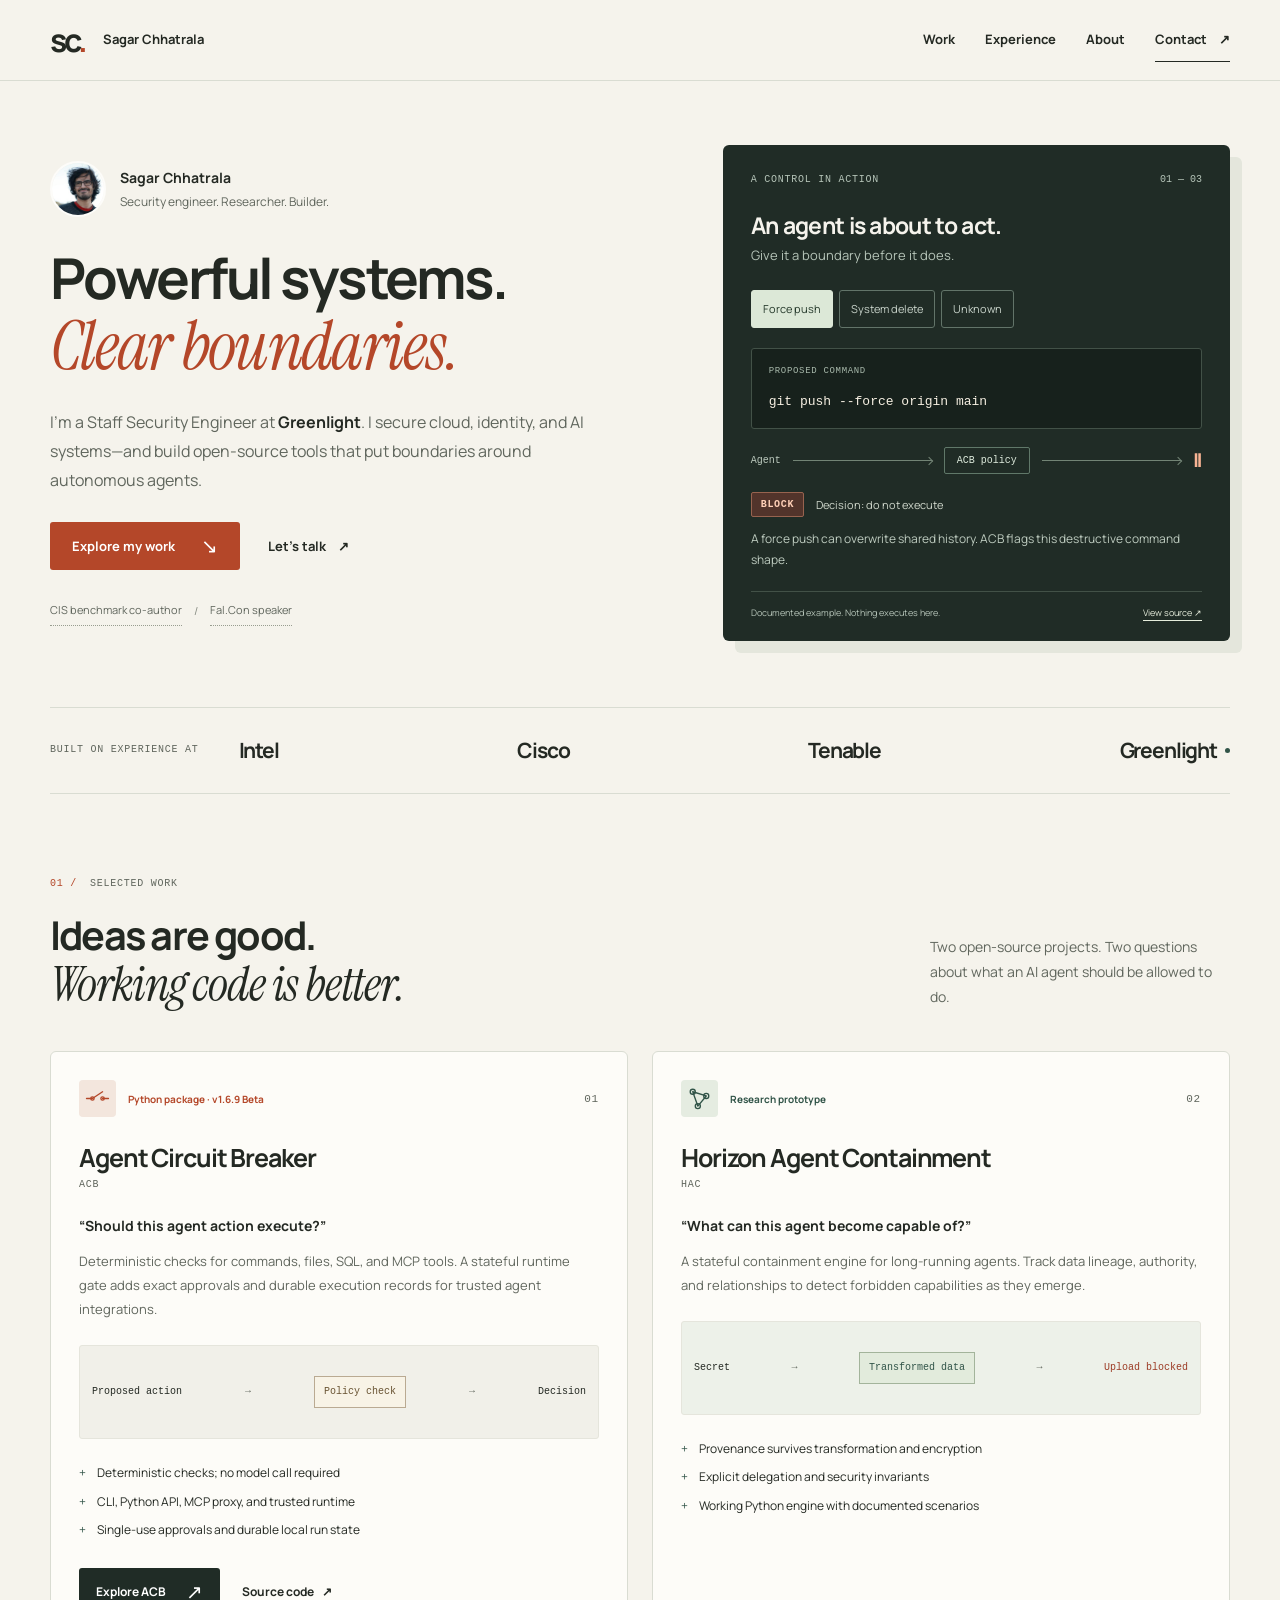
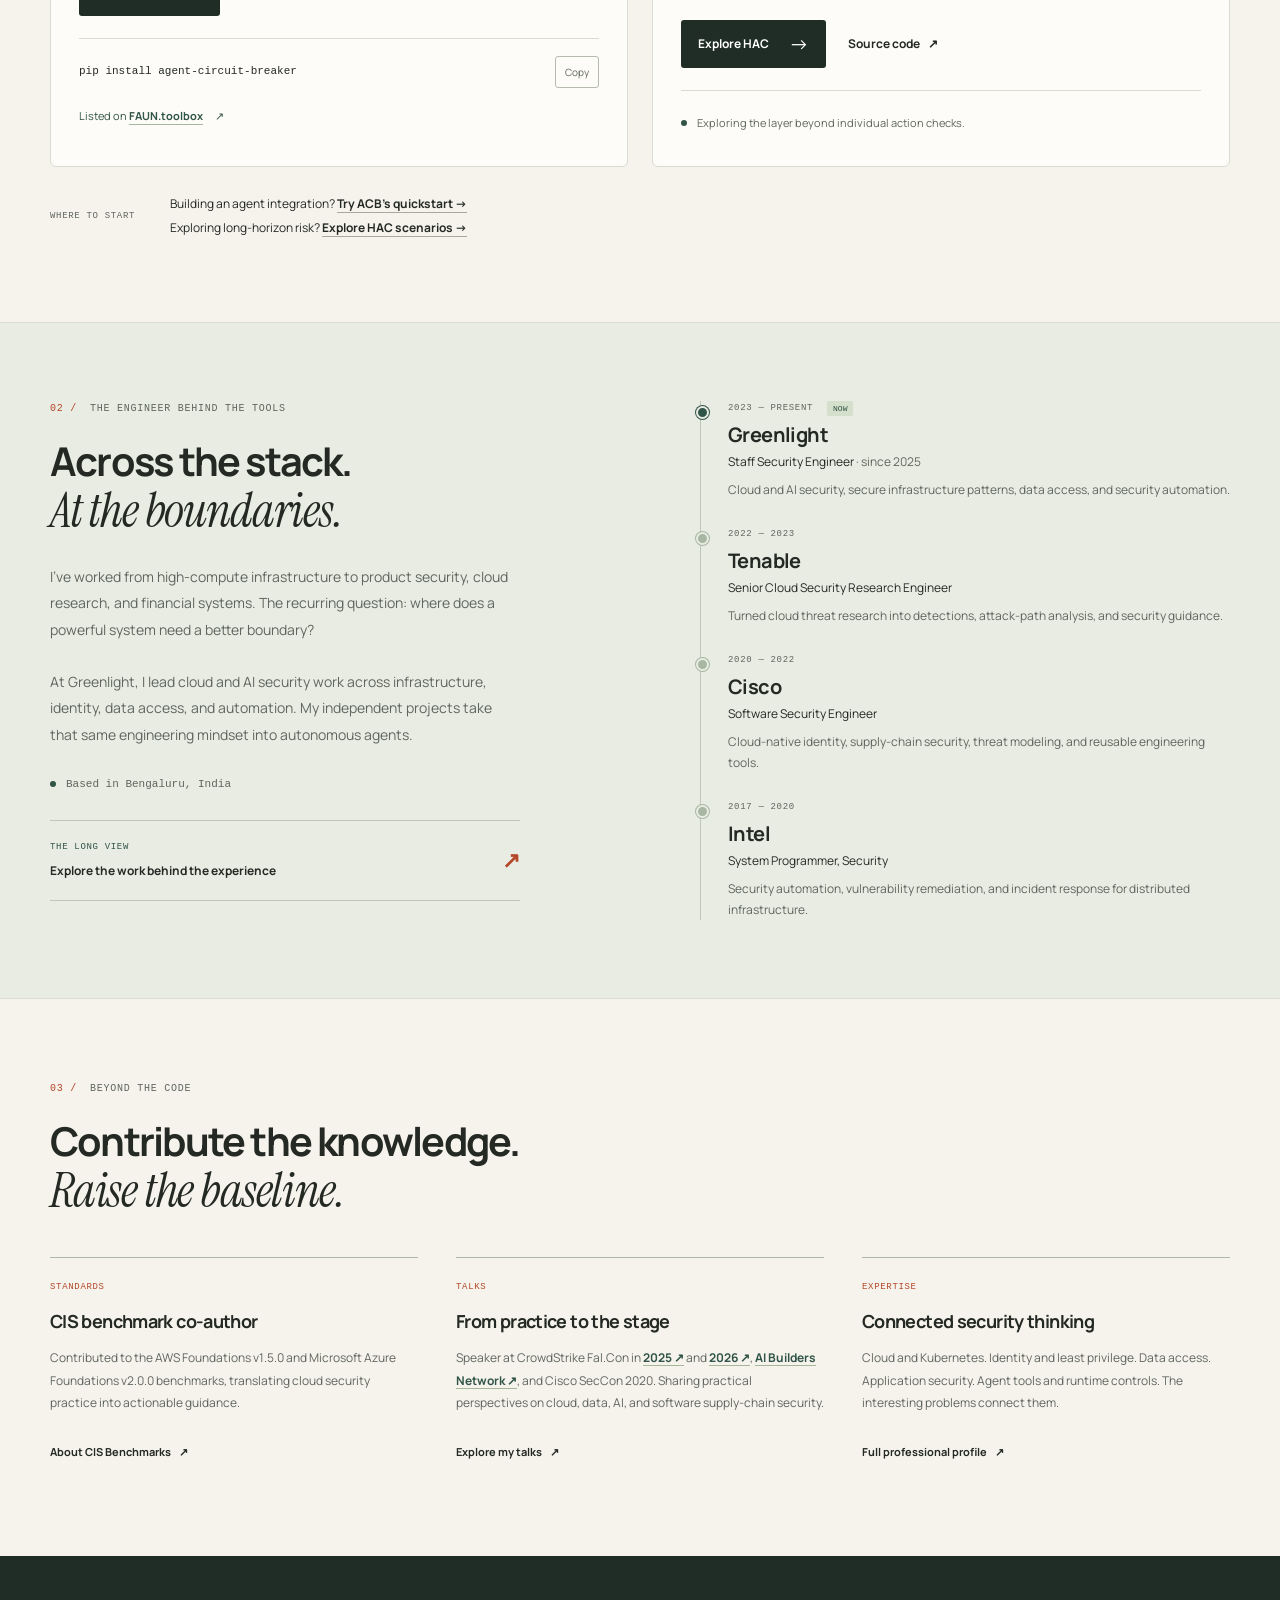
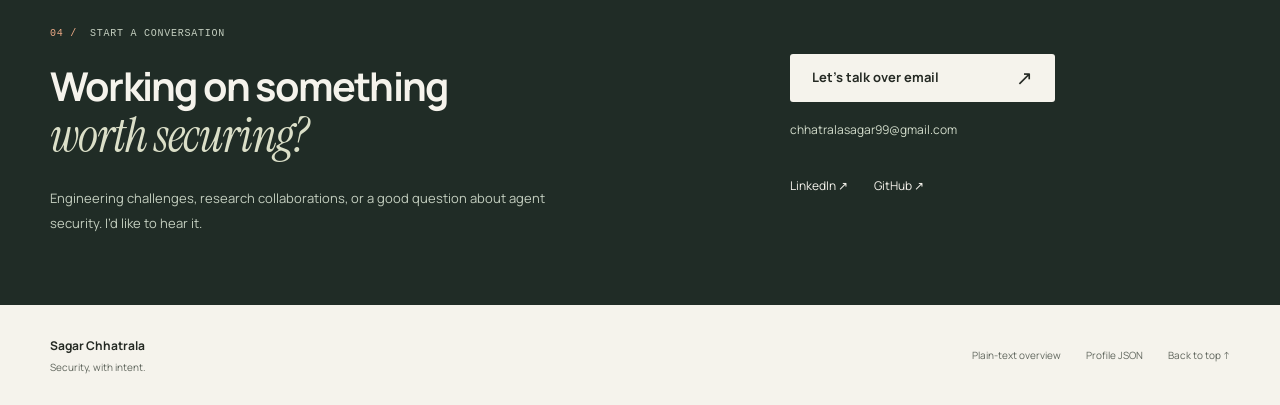
==== commit 20a529b3: "Add interactive experience page and updated speaking profile" ====
--- a/index.html
+++ b/index.html
@@ -40,7 +40,7 @@
   <header class="site-header">
     <nav class="nav shell" aria-label="Main navigation">
       <a class="brand" href="#top" aria-label="Sagar Chhatrala, home"><span class="monogram" aria-hidden="true">sc<span>.</span></span><span class="brand-name">Sagar Chhatrala</span></a>
-      <div class="nav-links"><a href="#projects">Work</a><a href="#about">About</a><a href="#contact">Contact <span aria-hidden="true">↗</span></a></div>
+      <div class="nav-links"><a href="#projects">Work</a><a href="./experience/">Experience</a><a href="#about">About</a><a href="#contact">Contact <span aria-hidden="true">↗</span></a></div>
     </nav>
   </header>
   <main id="main" tabindex="-1">
@@ -102,7 +102,7 @@
 
     <section class="about-section" id="about" aria-labelledby="about-title">
       <div class="shell about-grid">
-        <div class="about-copy"><p class="eyebrow"><span>02 /</span> THE ENGINEER BEHIND THE TOOLS</p><h2 id="about-title">Across the stack.<br><em>At the boundaries.</em></h2><p>I’ve worked from high-compute infrastructure to product security, cloud research, and financial systems. The recurring question: where does a powerful system need a better boundary?</p><p>At Greenlight, I lead cloud and AI security work across infrastructure, identity, data access, and automation. My independent projects take that same engineering mindset into autonomous agents.</p><div class="about-location"><span class="small-dot" aria-hidden="true"></span>Based in Bengaluru, India</div></div>
+        <div class="about-copy"><p class="eyebrow"><span>02 /</span> THE ENGINEER BEHIND THE TOOLS</p><h2 id="about-title">Across the stack.<br><em>At the boundaries.</em></h2><p>I’ve worked from high-compute infrastructure to product security, cloud research, and financial systems. The recurring question: where does a powerful system need a better boundary?</p><p>At Greenlight, I lead cloud and AI security work across infrastructure, identity, data access, and automation. My independent projects take that same engineering mindset into autonomous agents.</p><div class="about-location"><span class="small-dot" aria-hidden="true"></span>Based in Bengaluru, India</div><a class="career-story-link" href="./experience/"><span><span class="mono">THE LONG VIEW</span>Explore the work behind the experience</span><span aria-hidden="true">↗</span></a></div>
         <ol class="career" aria-label="Selected career history, most recent first">
           <li><div class="career-meta"><span class="mono">2023 — PRESENT</span><span class="current-tag">NOW</span></div><h3>Greenlight</h3><p class="career-role">Staff Security Engineer <span>· since 2025</span></p><p>Cloud and AI security, secure infrastructure patterns, data access, and security automation.</p></li>
           <li><div class="career-meta"><span class="mono">2022 — 2023</span></div><h3>Tenable</h3><p class="career-role">Senior Cloud Security Research Engineer</p><p>Turned cloud threat research into detections, attack-path analysis, and security guidance.</p></li>
@@ -116,7 +116,7 @@
       <div class="section-heading"><div><p class="eyebrow"><span>03 /</span> BEYOND THE CODE</p><h2 id="contributions-title">Contribute the knowledge.<br><em>Raise the baseline.</em></h2></div></div>
       <div class="contribution-grid">
         <article><span class="contribution-label mono">STANDARDS</span><h3>CIS benchmark co-author</h3><p>Contributed to the AWS Foundations v1.5.0 and Microsoft Azure Foundations v2.0.0 benchmarks, translating cloud security practice into actionable guidance.</p><a class="text-link" href="https://www.cisecurity.org/cis-benchmarks">About CIS Benchmarks <span aria-hidden="true">↗</span></a></article>
-        <article><span class="contribution-label mono">TALKS</span><h3>From practice to the stage</h3><p>Speaker at CrowdStrike Fal.Con on cloud, data, and AI security, and at Cisco SecCon 2020 on DNS over HTTPS and software supply-chain security.</p><a class="text-link" href="mailto:chhatralasagar99@gmail.com?subject=Speaking%20inquiry">Invite me to speak <span aria-hidden="true">↗</span></a></article>
+        <article><span class="contribution-label mono">TALKS</span><h3>From practice to the stage</h3><p class="speaking-summary">Speaker at CrowdStrike Fal.Con in <a href="https://lnkd.in/p/dQHVsvSt" aria-label="CrowdStrike Fal.Con 2025 recap">2025 ↗</a> and <a href="https://lnkd.in/p/d_CBmKTd" aria-label="CrowdStrike Fal.Con 2026 recap">2026 ↗</a>, <a href="https://aibuildersnetwork.org/conference/speakers/sagar-chhatrala">AI Builders Network ↗</a>, and Cisco SecCon 2020. Sharing practical perspectives on cloud, data, AI, and software supply-chain security.</p><a class="text-link" href="./experience/#speaking">Explore my talks <span aria-hidden="true">↗</span></a></article>
         <article><span class="contribution-label mono">EXPERTISE</span><h3>Connected security thinking</h3><p>Cloud and Kubernetes. Identity and least privilege. Data access. Application security. Agent tools and runtime controls. The interesting problems connect them.</p><a class="text-link" href="https://www.linkedin.com/in/sagarchhatrala">Full professional profile <span aria-hidden="true">↗</span></a></article>
       </div>
     </section>
--- a/styles.css
+++ b/styles.css
@@ -145,6 +145,9 @@
 .about-copy{max-width:470px}
 .about-copy>p:not(.eyebrow){color:var(--muted);font-size:14px;line-height:1.9;margin-top:25px}
 .about-location{display:flex;align-items:center;gap:10px;font:11px var(--mono);color:var(--muted);margin-top:30px}
+.career-story-link{display:flex;align-items:center;justify-content:space-between;gap:20px;margin-top:30px;padding-block:19px;border-block:1px solid #bec7b8;font-size:12px;font-weight:700;line-height:1.7}
+.career-story-link .mono{display:block;font-size:9px;font-weight:400;color:var(--green);margin-bottom:5px}
+.career-story-link>span:last-child{font-size:22px;color:var(--accent)}
 .career{list-style:none;margin:0;padding:0 0 0 27px;border-left:1px solid #bec7b8}
 .career li{position:relative;padding-bottom:27px}
 .career li:last-child{padding-bottom:0}
@@ -163,6 +166,8 @@
 .contribution-grid h3{font-size:18px;margin-top:16px;letter-spacing:-.035em}
 .contribution-grid p{font-size:12px;line-height:1.9;color:var(--muted);margin-top:15px;margin-bottom:15px}
 .contribution-grid .text-link{margin-top:auto;font-size:11px;gap:8px}
+.speaking-summary a{font-weight:700;color:var(--green);text-decoration:underline;text-decoration-color:#a5b699;text-underline-offset:3px}
+.speaking-summary a:hover{color:var(--accent);text-decoration-color:var(--accent)}
 
 .contact-section{background:var(--dark);color:var(--paper);padding-block:70px}
 .contact-grid{display:grid;grid-template-columns:1.5fr 1fr;gap:80px;align-items:center}
@@ -299,5 +304,6 @@
  .footer{flex-direction:column;gap:12px;padding-block:25px}
  .footer>div{gap:20px;font-size:9px}
 }
+@media(max-width:380px){.nav{gap:12px}.nav-links{gap:13px;font-size:11px}}
 @media(prefers-reduced-motion:reduce){html{scroll-behavior:auto}*,*::before,*::after{animation:none!important;transition:none!important}.button:hover{transform:none}}
 @media print{.site-header,.example-options,.hero-actions,.copy-install,.footer{display:none}.hero,.about-grid,.project-grid,.contact-grid{display:block}.shell{width:100%}.project-card,.career li,.contribution-grid article{break-inside:avoid}.example,.contact-section{background:#fff;color:#111;box-shadow:none}.section,.about-section,.contact-section{padding-block:28px}a{text-decoration:underline}}
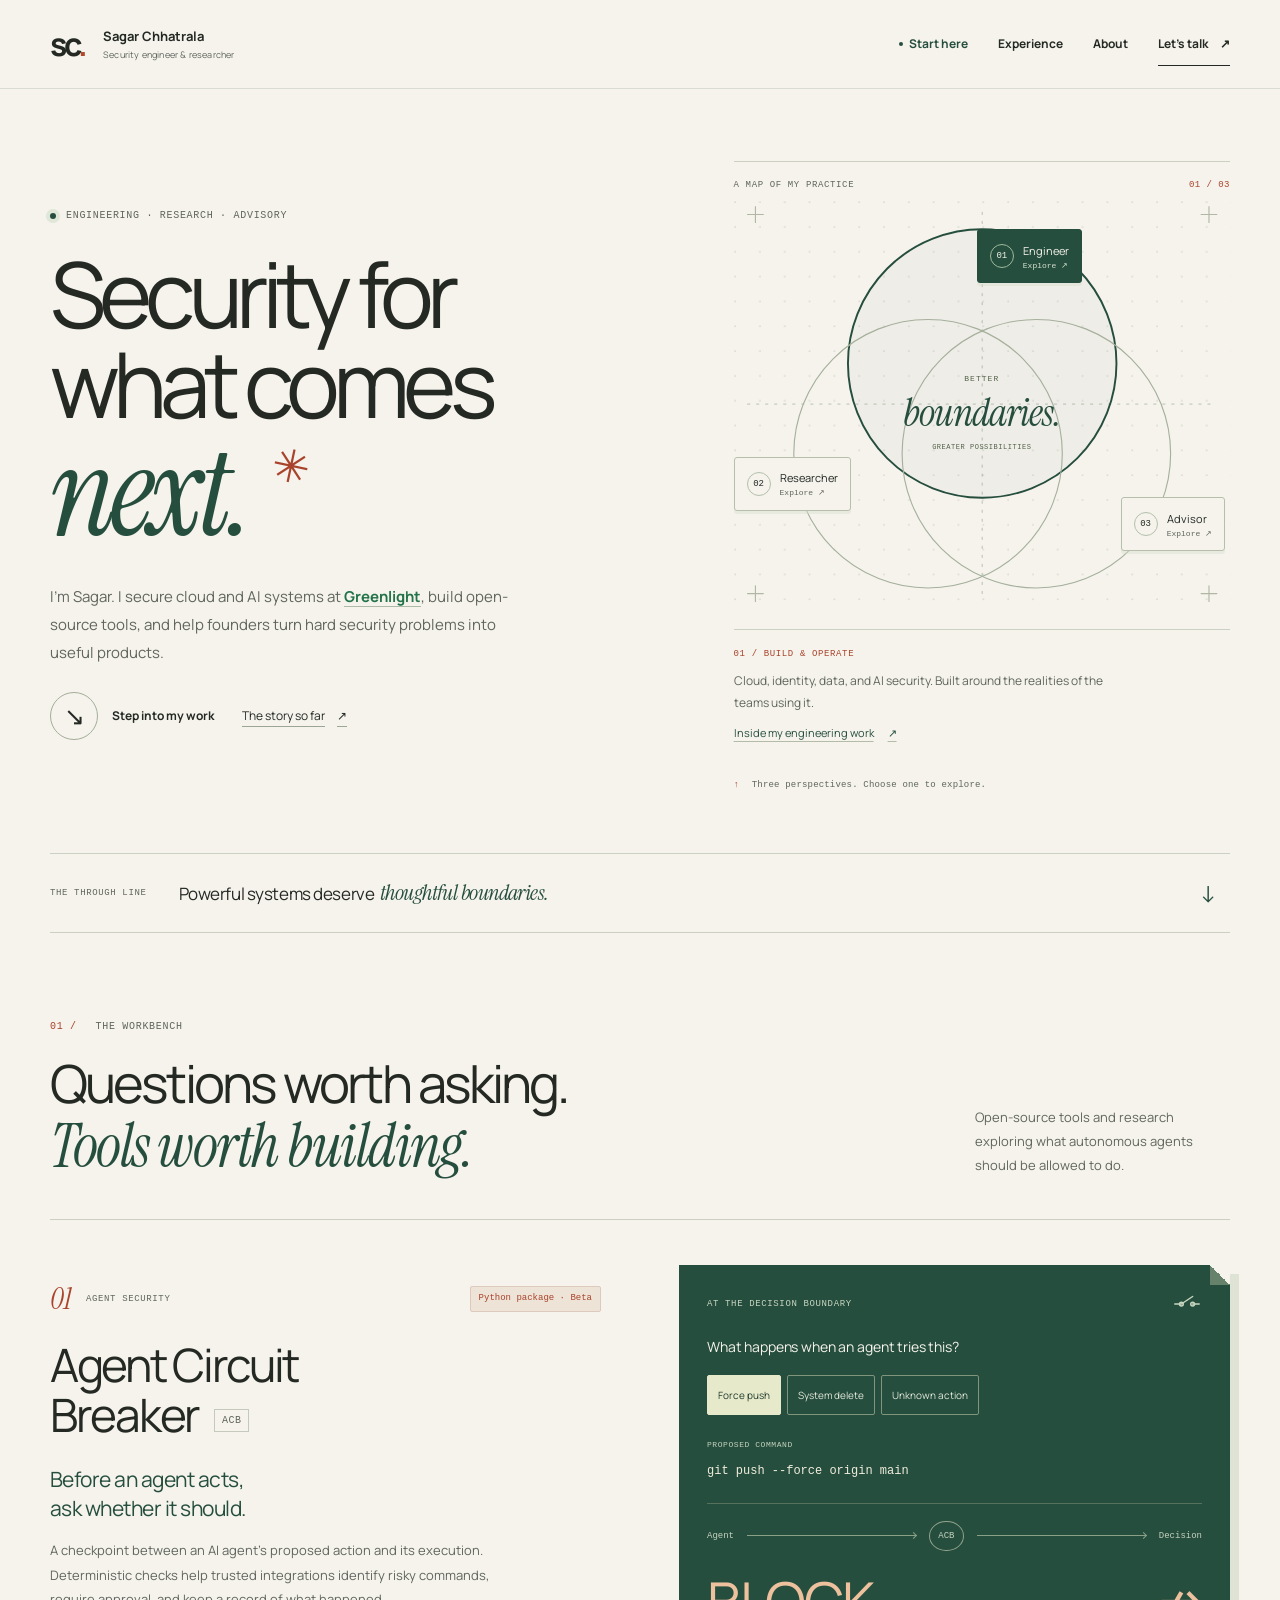
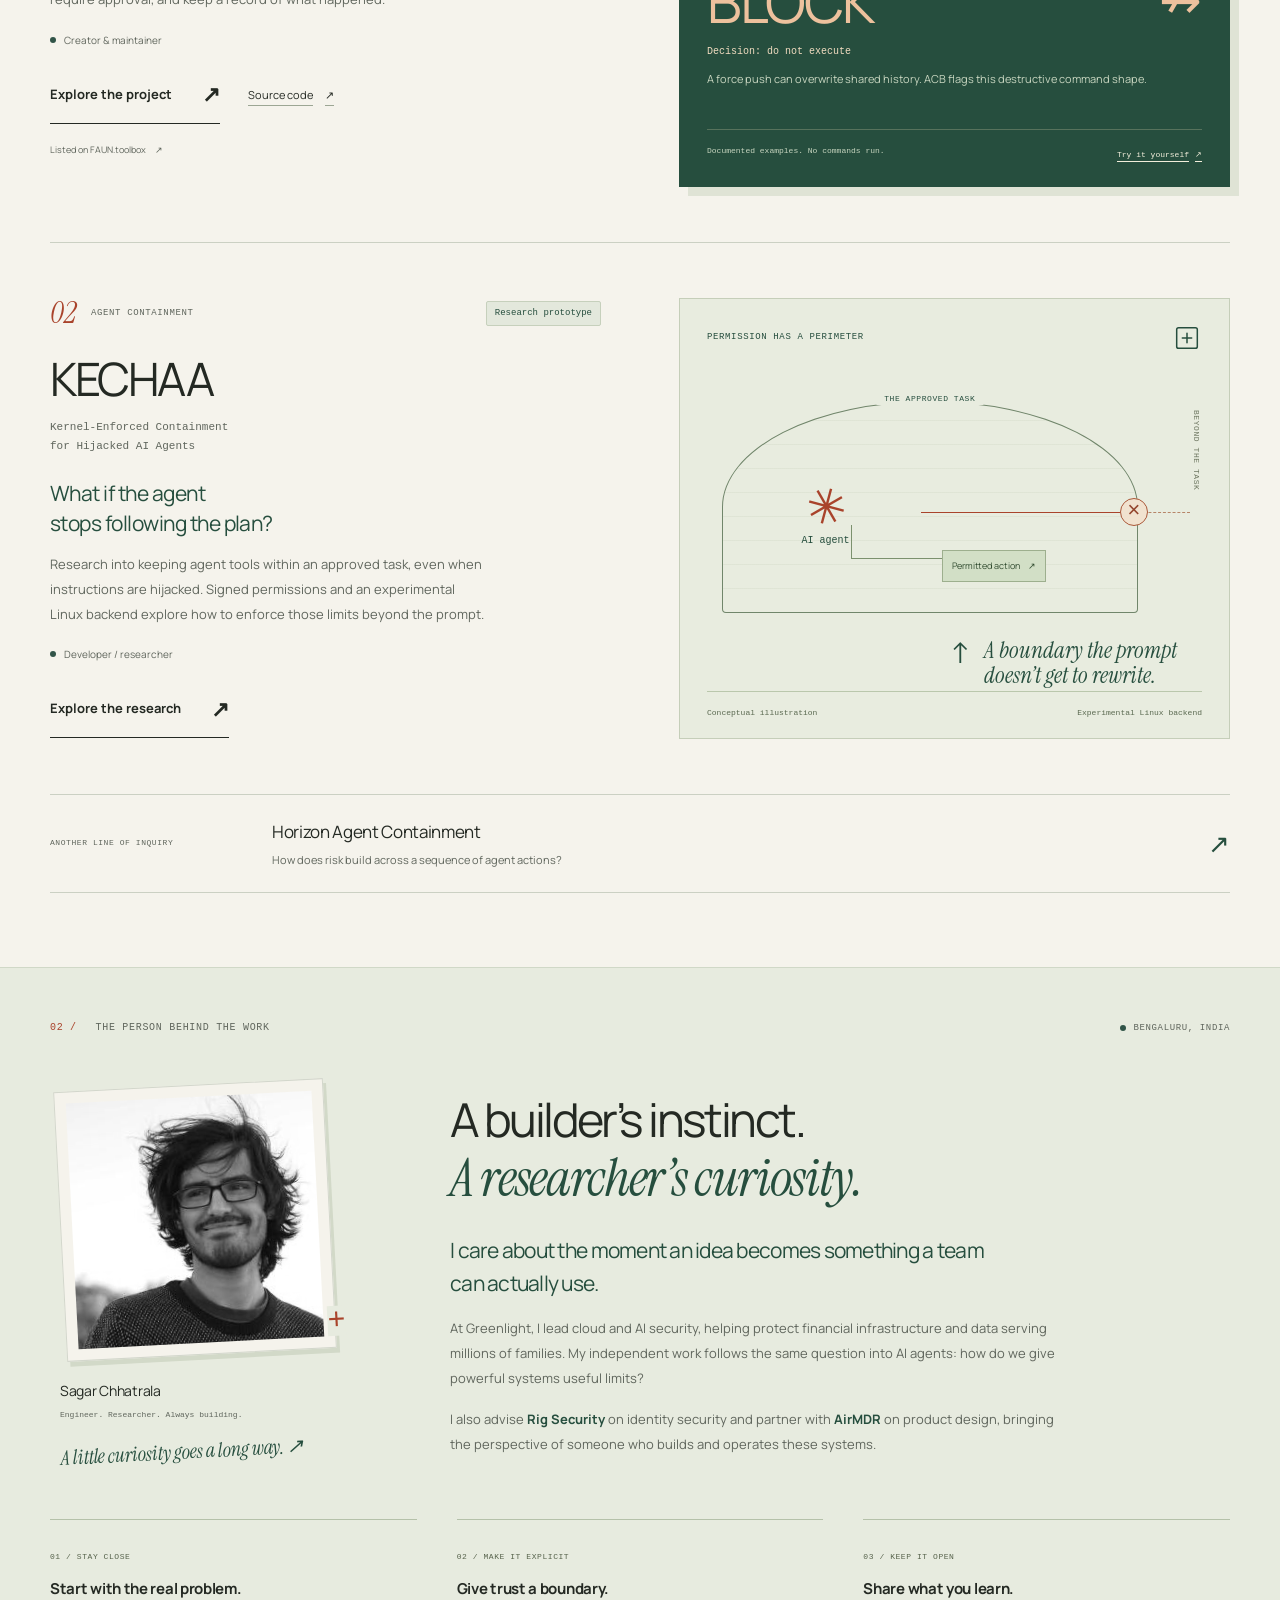
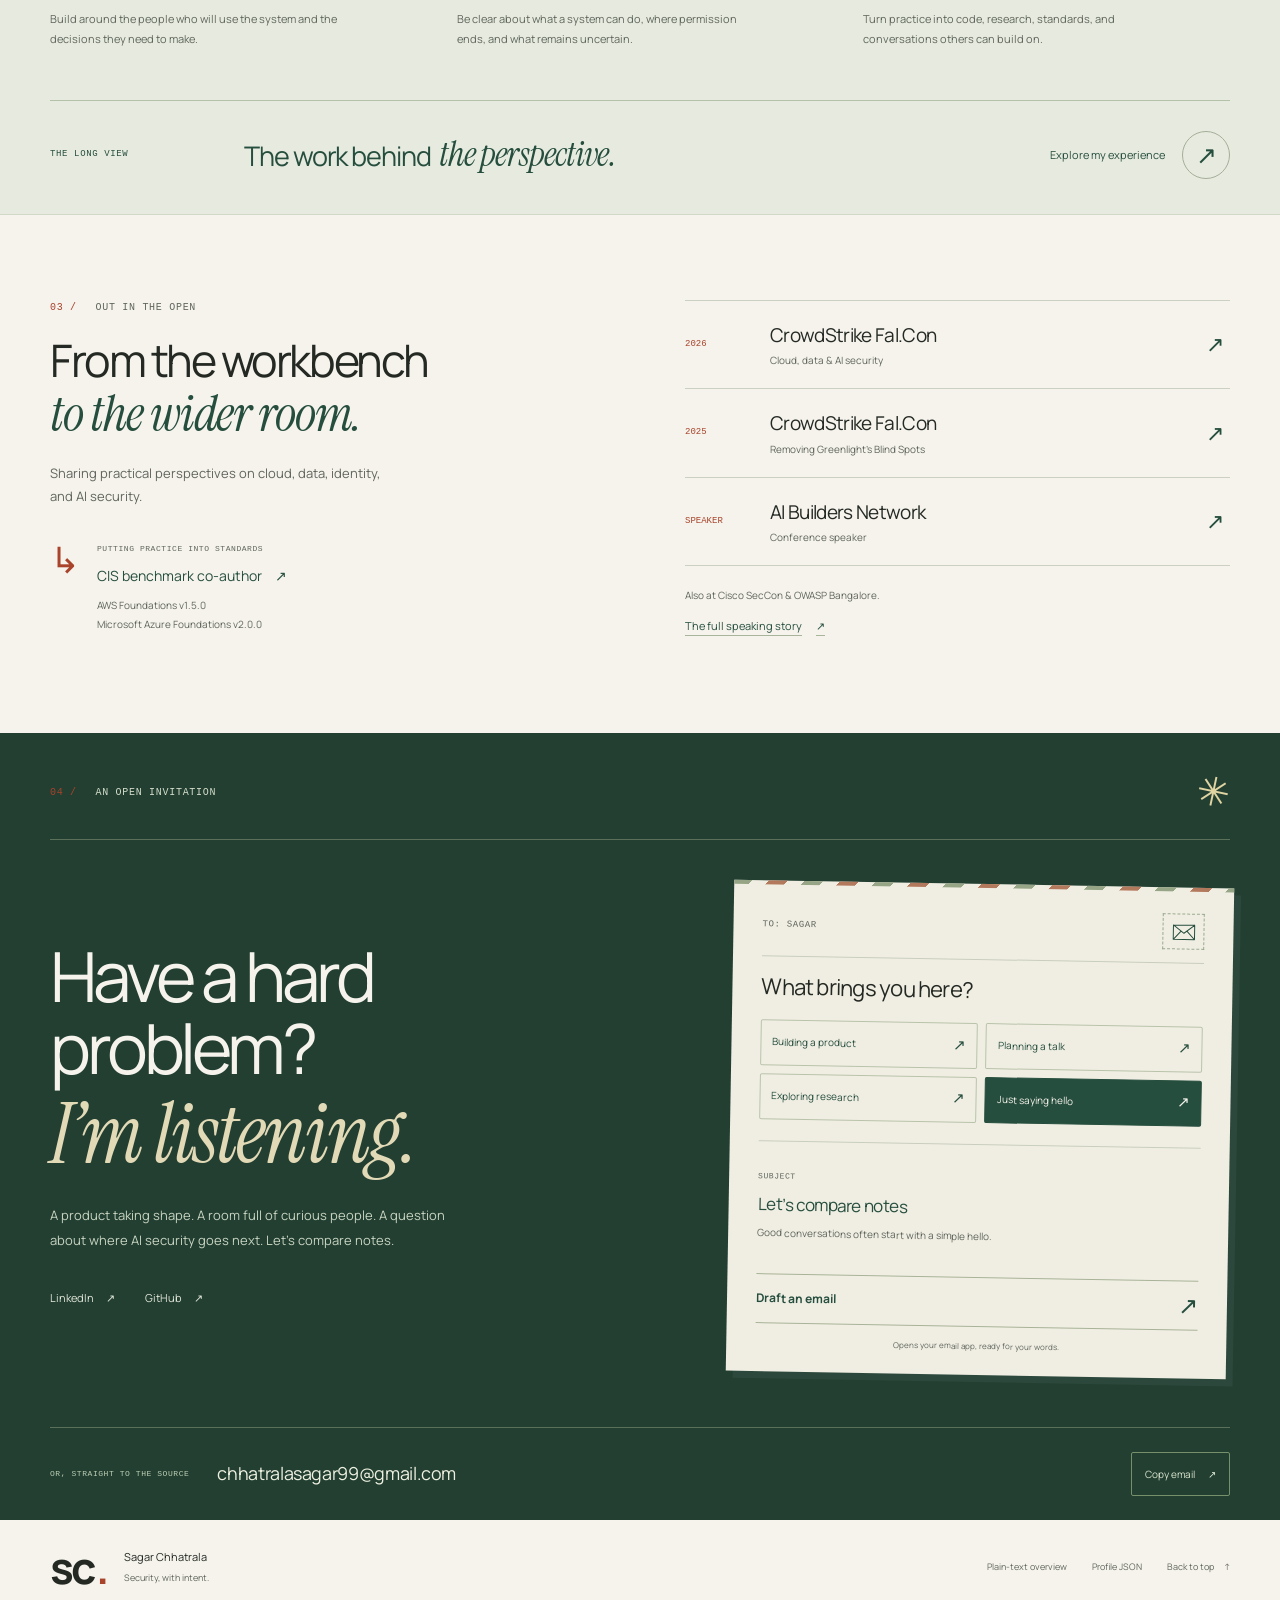
==== commit fe85c024: "Redesign homepage with interactive work, personal story, and contact" ====
--- a/index.html
+++ b/index.html
@@ -4,14 +4,14 @@
   <meta charset="utf-8">
   <meta name="viewport" content="width=device-width, initial-scale=1">
   <title>Sagar Chhatrala — Security Engineer &amp; Open-Source Builder</title>
-  <meta name="description" content="Sagar Chhatrala is a Staff Security Engineer at Greenlight, CIS benchmark co-author, and creator of Agent Circuit Breaker and Horizon Agent Containment. Explore his work in cloud, identity, and AI agent security.">
+  <meta name="description" content="Sagar Chhatrala is a Staff Security Engineer at Greenlight, CIS benchmark co-author, and creator of Agent Circuit Breaker and contributor to KECHAA. Explore his work in cloud, identity, and AI agent security.">
   <meta name="theme-color" content="#f5f3ec">
   <link rel="canonical" href="https://sagarchhatrala.github.io/">
   <link rel="icon" type="image/svg+xml" href="./assets/favicon.svg">
   <link rel="alternate" type="application/json" href="./profile.json" title="Structured profile">
   <link rel="alternate" type="text/plain" href="./llms.txt" title="Plain-text profile and project guide">
   <meta property="og:type" content="profile">
-  <meta property="og:title" content="Sagar Chhatrala — Powerful systems. Clear boundaries.">
+  <meta property="og:title" content="Sagar Chhatrala — Security for what comes next.">
   <meta property="og:description" content="Staff Security Engineer. CIS benchmark co-author. Building open-source security for autonomous AI agents.">
   <meta property="og:url" content="https://sagarchhatrala.github.io/">
   <meta property="og:image" content="https://sagarchhatrala.github.io/assets/social-card.png">
@@ -21,110 +21,176 @@
   <meta name="twitter:card" content="summary_large_image">
   <link rel="preload" href="./assets/manrope-regular.ttf" as="font" type="font/ttf" crossorigin>
   <link rel="stylesheet" href="./styles.css">
+  <link rel="stylesheet" href="./home.css">
   <script src="./app.js" defer></script>
   <script type="application/ld+json" id="profile-schema">
-  {
-    "@context": "https://schema.org",
-    "@graph": [
-      {"@type":"Person","@id":"https://sagarchhatrala.github.io/#person","name":"Sagar Chhatrala","url":"https://sagarchhatrala.github.io/","image":"https://sagarchhatrala.github.io/assets/portrait.jpg","jobTitle":"Staff Security Engineer","worksFor":{"@type":"Organization","name":"Greenlight"},"homeLocation":{"@type":"Place","name":"Bengaluru, India"},"description":"Security engineer working across cloud, identity, data, and AI systems. CIS AWS and Azure benchmark co-author, conference speaker, and creator of Agent Circuit Breaker and Horizon Agent Containment.","sameAs":["https://github.com/sagarchhatrala","https://www.linkedin.com/in/sagarchhatrala","https://medium.com/@sagarchhatrala"],"knowsAbout":["AI agent security","Cloud security","Identity and access management","MCP security","Kubernetes security","Data security","Security automation"]},
-      {"@type":"WebSite","@id":"https://sagarchhatrala.github.io/#website","url":"https://sagarchhatrala.github.io/","name":"Sagar Chhatrala","inLanguage":"en","author":{"@id":"https://sagarchhatrala.github.io/#person"}},
-      {"@type":"ProfilePage","@id":"https://sagarchhatrala.github.io/#profile","url":"https://sagarchhatrala.github.io/","mainEntity":{"@id":"https://sagarchhatrala.github.io/#person"},"isPartOf":{"@id":"https://sagarchhatrala.github.io/#website"}},
-      {"@type":"SoftwareSourceCode","@id":"https://sagarchhatrala.github.io/#acb","name":"Agent Circuit Breaker","description":"Beta Python package for deterministic action and trajectory checks, plus a stateful runtime gate for trusted single-host integrations.","url":"https://sagarchhatrala.github.io/agent-circuit-breaker/","codeRepository":"https://github.com/sagarchhatrala/agent-circuit-breaker","programmingLanguage":"Python","creator":{"@id":"https://sagarchhatrala.github.io/#person"}},
-      {"@type":"SoftwareSourceCode","@id":"https://sagarchhatrala.github.io/#hac","name":"Horizon Agent Containment","description":"Research prototype that models agent state, provenance, authority, and emergent capabilities to evaluate security invariants.","url":"https://sagarchhatrala.github.io/horizon-agent-containment/","codeRepository":"https://github.com/sagarchhatrala/horizon-agent-containment","programmingLanguage":"Python","creator":{"@id":"https://sagarchhatrala.github.io/#person"}}
-    ]
-  }
+{
+  "@context": "https://schema.org",
+  "@graph": [
+    {
+      "@type": "Person",
+      "@id": "https://sagarchhatrala.github.io/#person",
+      "name": "Sagar Chhatrala",
+      "url": "https://sagarchhatrala.github.io/",
+      "image": "https://sagarchhatrala.github.io/assets/portrait.jpg",
+      "jobTitle": "Staff Security Engineer",
+      "worksFor": {
+        "@type": "Organization",
+        "name": "Greenlight"
+      },
+      "homeLocation": {
+        "@type": "Place",
+        "name": "Bengaluru, India"
+      },
+      "description": "Security engineer working across cloud, identity, data, and AI systems. CIS AWS and Azure benchmark co-author, conference speaker, and creator of Agent Circuit Breaker and contributor to KECHAA.",
+      "sameAs": [
+        "https://github.com/sagarchhatrala",
+        "https://www.linkedin.com/in/sagarchhatrala",
+        "https://medium.com/@sagarchhatrala"
+      ],
+      "knowsAbout": [
+        "AI agent security",
+        "Cloud security",
+        "Identity and access management",
+        "MCP security",
+        "Kubernetes security",
+        "Data security",
+        "Security automation"
+      ]
+    },
+    {
+      "@type": "WebSite",
+      "@id": "https://sagarchhatrala.github.io/#website",
+      "url": "https://sagarchhatrala.github.io/",
+      "name": "Sagar Chhatrala",
+      "inLanguage": "en",
+      "author": {
+        "@id": "https://sagarchhatrala.github.io/#person"
+      }
+    },
+    {
+      "@type": "ProfilePage",
+      "@id": "https://sagarchhatrala.github.io/#profile",
+      "url": "https://sagarchhatrala.github.io/",
+      "mainEntity": {
+        "@id": "https://sagarchhatrala.github.io/#person"
+      },
+      "isPartOf": {
+        "@id": "https://sagarchhatrala.github.io/#website"
+      }
+    },
+    {
+      "@type": "SoftwareSourceCode",
+      "@id": "https://sagarchhatrala.github.io/#acb",
+      "name": "Agent Circuit Breaker",
+      "description": "Beta Python package for deterministic action and trajectory checks, plus a stateful runtime gate for trusted single-host integrations.",
+      "url": "https://sagarchhatrala.github.io/agent-circuit-breaker/",
+      "codeRepository": "https://github.com/sagarchhatrala/agent-circuit-breaker",
+      "programmingLanguage": "Python",
+      "creator": {
+        "@id": "https://sagarchhatrala.github.io/#person"
+      }
+    },
+    {
+      "@type": "SoftwareSourceCode",
+      "@id": "https://sagarchhatrala.github.io/#hac",
+      "name": "Horizon Agent Containment",
+      "description": "Research prototype that models agent state, provenance, authority, and emergent capabilities to evaluate security invariants.",
+      "url": "https://sagarchhatrala.github.io/horizon-agent-containment/",
+      "codeRepository": "https://github.com/sagarchhatrala/horizon-agent-containment",
+      "programmingLanguage": "Python",
+      "creator": {
+        "@id": "https://sagarchhatrala.github.io/#person"
+      }
+    },
+    {
+      "@type": "SoftwareSourceCode",
+      "@id": "https://sagarchhatrala.github.io/#kechaa",
+      "name": "KECHAA — Kernel-Enforced Containment for Hijacked AI Agents",
+      "description": "Research prototype for authorization-bound agent tool execution, with an experimental Linux containment backend.",
+      "codeRepository": "https://github.com/ruchithamohan/KECHAA-Kernel-Enforced-Containment-for-Hijacked-AI-Agents",
+      "contributor": {
+        "@id": "https://sagarchhatrala.github.io/#person"
+      }
+    }
+  ]
+}
   </script>
 </head>
-<body>
+<body class="home-page">
   <a class="skip-link" href="#main">Skip to content</a>
   <header class="site-header">
     <nav class="nav shell" aria-label="Main navigation">
-      <a class="brand" href="#top" aria-label="Sagar Chhatrala, home"><span class="monogram" aria-hidden="true">sc<span>.</span></span><span class="brand-name">Sagar Chhatrala</span></a>
-      <div class="nav-links"><a href="#projects">Work</a><a href="./experience/">Experience</a><a href="#about">About</a><a href="#contact">Contact <span aria-hidden="true">↗</span></a></div>
+      <a class="brand" href="#top" aria-label="Sagar Chhatrala, home"><span class="monogram" aria-hidden="true">sc<span>.</span></span><span class="brand-name">Sagar Chhatrala<span>Security engineer &amp; researcher</span></span></a>
+      <div class="nav-links"><a href="#top">Start here</a><a href="./experience/">Experience</a><a href="#about">About</a><a href="#contact">Let’s talk <span aria-hidden="true">↗</span></a></div>
     </nav>
   </header>
   <main id="main" tabindex="-1">
-    <section class="hero shell" id="top" aria-labelledby="hero-title">
-      <div class="hero-copy">
-        <div class="identity"><img src="./assets/portrait.jpg" width="56" height="56" alt="Sagar Chhatrala"><div><p class="identity-name">Sagar Chhatrala</p><p class="identity-role">Security engineer. Researcher. Builder.</p></div></div>
-        <h1 id="hero-title">Powerful systems.<br><em>Clear boundaries.</em></h1>
-        <p class="hero-lede">I’m a Staff Security Engineer at <strong>Greenlight</strong>. I secure cloud, identity, and AI systems—and build open-source tools that put boundaries around autonomous agents.</p>
-        <div class="hero-actions"><a class="button primary" href="#projects">Explore my work <span aria-hidden="true">↘</span></a><a class="text-link" href="#contact">Let’s talk <span aria-hidden="true">↗</span></a></div>
-        <div class="credentials"><a href="#contributions">CIS benchmark co-author</a><span aria-hidden="true">/</span><a href="#contributions">Fal.Con speaker</a></div>
+    <section class="opening shell" id="top" aria-labelledby="hero-title">
+      <div class="opening-copy">
+        <p class="folio"><span class="live-dot" aria-hidden="true"></span> ENGINEERING · RESEARCH · ADVISORY</p>
+        <h1 id="hero-title">Security for<br> what comes<br> <em>next.</em><span class="title-star" aria-hidden="true">✳</span></h1>
+        <p class="opening-lede">I’m Sagar. I secure cloud and AI systems at <a href="./experience/#greenlight" class="greenlight-link">Greenlight</a>, build open-source tools, and help founders turn hard security problems into useful products.</p>
+        <div class="opening-actions"><a class="round-link" href="#projects"><span class="arrow-disc" aria-hidden="true">↘</span> Step into my work</a><a class="quiet-link" href="./experience/">The story so far <span aria-hidden="true">↗</span></a></div>
       </div>
-      <section class="example" aria-labelledby="example-title">
-        <div class="example-top"><span class="mono">A CONTROL IN ACTION</span><span class="example-index" aria-hidden="true">01 — 03</span></div>
-        <h2 id="example-title">An agent is about to act.</h2>
-        <p class="example-intro">Give it a boundary before it does.</p>
-        <div class="example-options" role="group" aria-label="Choose a documented ACB example" hidden>
-          <button type="button" data-example="push" aria-pressed="true">Force push</button><button type="button" data-example="delete" aria-pressed="false">System delete</button><button type="button" data-example="unknown" aria-pressed="false">Unknown</button>
+      <div class="practice-map" data-perspective="engineering">
+        <div class="map-heading"><span class="folio">A MAP OF MY PRACTICE</span><span class="map-coordinates" aria-hidden="true">01 / 03</span></div>
+        <div class="map-canvas">
+          <svg class="map-lines" viewBox="0 0 440 360" aria-hidden="true">
+            <defs><pattern id="map-grid" width="22" height="22" patternUnits="userSpaceOnUse"><circle cx="1" cy="1" r=".8" fill="currentColor" stroke="none"/></pattern></defs>
+            <rect width="440" height="360" fill="url(#map-grid)" stroke="none" opacity=".27"/>
+            <path class="map-axis" d="M220 10V348M12 180H428"/>
+            <circle class="map-orbit orbit-engineering" cx="220" cy="144" r="119"/>
+            <circle class="map-orbit orbit-research" cx="172" cy="224" r="119"/>
+            <circle class="map-orbit orbit-advisory" cx="268" cy="224" r="119"/>
+            <path class="map-ticks" d="M12 12h14M19 5v14M414 12h14M421 5v14M12 348h14M19 341v14M414 348h14M421 341v14"/>
+          </svg>
+          <div class="map-center" aria-hidden="true"><span>BETTER</span><em>boundaries.</em><span>GREATER POSSIBILITIES</span></div>
+          <div class="map-controls" role="group" aria-label="Explore the three sides of my work" hidden>
+            <button class="map-node node-engineering" type="button" data-perspective="engineering" aria-pressed="true" aria-controls="perspective-note"><span class="node-marker" aria-hidden="true">01</span><span>Engineer<span class="node-action">Explore <span aria-hidden="true">↗</span></span></span></button>
+            <button class="map-node node-research" type="button" data-perspective="research" aria-pressed="false" aria-controls="perspective-note"><span class="node-marker" aria-hidden="true">02</span><span>Researcher<span class="node-action">Explore <span aria-hidden="true">↗</span></span></span></button>
+            <button class="map-node node-advisory" type="button" data-perspective="advisory" aria-pressed="false" aria-controls="perspective-note"><span class="node-marker" aria-hidden="true">03</span><span>Advisor<span class="node-action">Explore <span aria-hidden="true">↗</span></span></span></button>
+          </div>
+          <noscript><div class="map-static-labels"><span>Engineer</span><span>Researcher</span><span>Advisor</span></div></noscript>
         </div>
-        <div id="example-result" aria-live="polite" aria-atomic="true">
-          <div class="command"><span class="mono command-label">PROPOSED COMMAND</span><code id="example-command">git push --force origin main</code></div>
-          <div class="gate-flow" aria-hidden="true"><span>Agent</span><i></i><span class="gate">ACB policy</span><i></i><span class="gate-stop">Ⅱ</span></div>
-          <div class="verdict-row"><span id="example-verdict" class="verdict">BLOCK</span><span id="example-caption">Decision: do not execute</span></div>
-          <p class="example-reason" id="example-reason">A force push can overwrite shared history. ACB flags this destructive command shape.</p>
-        </div>
-        <div class="example-foot"><p>Documented example. Nothing executes here.</p><a href="https://github.com/sagarchhatrala/agent-circuit-breaker#agent-circuit-breaker" aria-label="Read the Agent Circuit Breaker example source">View source ↗</a></div>
-      </section>
-    </section>
-
-    <div class="experience-strip shell" role="group" aria-label="Engineering experience"><span class="mono">BUILT ON EXPERIENCE AT</span><div><span>Intel</span><span>Cisco</span><span>Tenable</span><span>Greenlight<span class="current-dot" aria-hidden="true"></span><span class="sr-only"> (current employer)</span></span></div></div>
-
-    <section class="section projects shell" id="projects" aria-labelledby="projects-title">
-      <div class="section-heading"><div><p class="eyebrow"><span>01 /</span> SELECTED WORK</p><h2 id="projects-title">Ideas are good.<br><em>Working code is better.</em></h2></div><p>Two open-source projects. Two questions about what an AI agent should be allowed to do.</p></div>
-      <div class="project-grid">
-        <article class="project-card" id="acb">
-          <div class="project-top"><span class="project-symbol" aria-hidden="true"><svg viewBox="0 0 32 32"><path d="M3 16h7m12 0h7M10 16l12-8"/><circle cx="10" cy="16" r="2"/><circle cx="22" cy="16" r="2"/></svg></span><span class="status">Python package · v1.6.9 Beta</span><span class="project-number mono">01</span></div>
-          <h3>Agent Circuit Breaker<span class="project-abbr">ACB</span></h3>
-          <p class="project-question">“Should this agent action execute?”</p>
-          <p class="project-description">Deterministic checks for commands, files, SQL, and MCP tools. A stateful runtime gate adds exact approvals and durable execution records for trusted agent integrations.</p>
-          <div class="project-visual acb-visual" role="img" aria-label="An action is inspected by policy before a decision"><span>Proposed action</span><span class="diagram-arrow" aria-hidden="true">→</span><strong>Policy check</strong><span class="diagram-arrow" aria-hidden="true">→</span><span class="diagram-decision">Decision</span></div>
-          <ul class="project-features"><li>Deterministic checks; no model call required</li><li>CLI, Python API, MCP proxy, and trusted runtime</li><li>Single-use approvals and durable local run state</li></ul>
-          <div class="project-links"><a class="button dark" href="./agent-circuit-breaker/">Explore ACB <span aria-hidden="true">↗</span></a><a class="text-link" href="https://github.com/sagarchhatrala/agent-circuit-breaker">Source code <span aria-hidden="true">↗</span></a></div>
-          <div class="install"><code>pip install agent-circuit-breaker</code><button type="button" id="copy-install" aria-label="Copy Agent Circuit Breaker install command" hidden>Copy</button></div>
-          <span class="sr-only" id="copy-status" role="status"></span>
-          <a class="directory-mention" href="https://faun.dev/toolbox/agent-circuit-breaker/" aria-label="Listed on FAUN.toolbox — view ACB’s profile and scorecard"><span>Listed on <strong>FAUN.toolbox</strong></span><span aria-hidden="true">↗</span></a>
-        </article>
-        <article class="project-card hac-card" id="hac">
-          <div class="project-top"><span class="project-symbol" aria-hidden="true"><svg viewBox="0 0 32 32"><path d="m8 8 16 5-10 12L8 8"/><circle cx="8" cy="8" r="3"/><circle cx="24" cy="13" r="3"/><circle cx="14" cy="25" r="3"/></svg></span><span class="status research">Research prototype</span><span class="project-number mono">02</span></div>
-          <h3>Horizon Agent Containment<span class="project-abbr">HAC</span></h3>
-          <p class="project-question">“What can this agent become capable of?”</p>
-          <p class="project-description">A stateful containment engine for long-running agents. Track data lineage, authority, and relationships to detect forbidden capabilities as they emerge.</p>
-          <div class="project-visual hac-visual" role="img" aria-label="Secret-derived data retains its provenance, so external upload is blocked"><span>Secret</span><span class="diagram-arrow" aria-hidden="true">→</span><strong>Transformed data</strong><span class="diagram-arrow" aria-hidden="true">→</span><span class="diagram-decision">Upload blocked</span></div>
-          <ul class="project-features"><li>Provenance survives transformation and encryption</li><li>Explicit delegation and security invariants</li><li>Working Python engine with documented scenarios</li></ul>
-          <div class="project-links"><a class="button dark" href="./horizon-agent-containment/">Explore HAC <span aria-hidden="true">→</span></a><a class="text-link" href="https://github.com/sagarchhatrala/horizon-agent-containment">Source code <span aria-hidden="true">↗</span></a></div>
-          <div class="research-note"><span class="small-dot" aria-hidden="true"></span>Exploring the layer beyond individual action checks.</div>
-        </article>
-      </div>
-      <div class="project-guide"><span class="mono">WHERE TO START</span><p>Building an agent integration? <a href="./agent-circuit-breaker/#start">Try ACB’s quickstart →</a><br>Exploring long-horizon risk? <a href="./horizon-agent-containment/#scenario">Explore HAC scenarios →</a></p></div>
-    </section>
-
-    <section class="about-section" id="about" aria-labelledby="about-title">
-      <div class="shell about-grid">
-        <div class="about-copy"><p class="eyebrow"><span>02 /</span> THE ENGINEER BEHIND THE TOOLS</p><h2 id="about-title">Across the stack.<br><em>At the boundaries.</em></h2><p>I’ve worked from high-compute infrastructure to product security, cloud research, and financial systems. The recurring question: where does a powerful system need a better boundary?</p><p>At Greenlight, I lead cloud and AI security work across infrastructure, identity, data access, and automation. My independent projects take that same engineering mindset into autonomous agents.</p><div class="about-location"><span class="small-dot" aria-hidden="true"></span>Based in Bengaluru, India</div><a class="career-story-link" href="./experience/"><span><span class="mono">THE LONG VIEW</span>Explore the work behind the experience</span><span aria-hidden="true">↗</span></a></div>
-        <ol class="career" aria-label="Selected career history, most recent first">
-          <li><div class="career-meta"><span class="mono">2023 — PRESENT</span><span class="current-tag">NOW</span></div><h3>Greenlight</h3><p class="career-role">Staff Security Engineer <span>· since 2025</span></p><p>Cloud and AI security, secure infrastructure patterns, data access, and security automation.</p></li>
-          <li><div class="career-meta"><span class="mono">2022 — 2023</span></div><h3>Tenable</h3><p class="career-role">Senior Cloud Security Research Engineer</p><p>Turned cloud threat research into detections, attack-path analysis, and security guidance.</p></li>
-          <li><div class="career-meta"><span class="mono">2020 — 2022</span></div><h3>Cisco</h3><p class="career-role">Software Security Engineer</p><p>Cloud-native identity, supply-chain security, threat modeling, and reusable engineering tools.</p></li>
-          <li><div class="career-meta"><span class="mono">2017 — 2020</span></div><h3>Intel</h3><p class="career-role">System Programmer, Security</p><p>Security automation, vulnerability remediation, and incident response for distributed infrastructure.</p></li>
-        </ol>
+        <div class="perspective-note" id="perspective-note" aria-live="polite" aria-atomic="true"><p class="folio" id="perspective-label">01 / BUILD &amp; OPERATE</p><p id="perspective-copy">Cloud, identity, data, and AI security. Built around the realities of the teams using it.</p><a id="perspective-link" href="./experience/#greenlight">Inside my engineering work <span aria-hidden="true">↗</span></a></div>
+        <p class="map-invitation" hidden><span aria-hidden="true">↑</span> Three perspectives. Choose one to explore.</p>
       </div>
     </section>
 
-    <section class="section contributions shell" id="contributions" aria-labelledby="contributions-title">
-      <div class="section-heading"><div><p class="eyebrow"><span>03 /</span> BEYOND THE CODE</p><h2 id="contributions-title">Contribute the knowledge.<br><em>Raise the baseline.</em></h2></div></div>
-      <div class="contribution-grid">
-        <article><span class="contribution-label mono">STANDARDS</span><h3>CIS benchmark co-author</h3><p>Contributed to the AWS Foundations v1.5.0 and Microsoft Azure Foundations v2.0.0 benchmarks, translating cloud security practice into actionable guidance.</p><a class="text-link" href="https://www.cisecurity.org/cis-benchmarks">About CIS Benchmarks <span aria-hidden="true">↗</span></a></article>
-        <article><span class="contribution-label mono">TALKS</span><h3>From practice to the stage</h3><p class="speaking-summary">Speaker at CrowdStrike Fal.Con in <a href="https://lnkd.in/p/dQHVsvSt" aria-label="CrowdStrike Fal.Con 2025 recap">2025 ↗</a> and <a href="https://lnkd.in/p/d_CBmKTd" aria-label="CrowdStrike Fal.Con 2026 recap">2026 ↗</a>, <a href="https://aibuildersnetwork.org/conference/speakers/sagar-chhatrala">AI Builders Network ↗</a>, and Cisco SecCon 2020. Sharing practical perspectives on cloud, data, AI, and software supply-chain security.</p><a class="text-link" href="./experience/#speaking">Explore my talks <span aria-hidden="true">↗</span></a></article>
-        <article><span class="contribution-label mono">EXPERTISE</span><h3>Connected security thinking</h3><p>Cloud and Kubernetes. Identity and least privilege. Data access. Application security. Agent tools and runtime controls. The interesting problems connect them.</p><a class="text-link" href="https://www.linkedin.com/in/sagarchhatrala">Full professional profile <span aria-hidden="true">↗</span></a></article>
-      </div>
+    <div class="margin-note shell"><span class="folio">THE THROUGH LINE</span><p>Powerful systems deserve <em>thoughtful boundaries.</em></p><a href="#projects" aria-label="Continue to selected work"><span aria-hidden="true">↓</span></a></div>
+
+    <section class="work-section shell" id="projects" aria-labelledby="projects-title">
+      <div class="section-intro"><div><p class="folio"><span>01 /</span> THE WORKBENCH</p><h2 id="projects-title">Questions worth asking.<br> <em>Tools worth building.</em></h2></div><p>Open-source tools and research exploring what autonomous agents should be allowed to do.</p></div>
+      <article class="work-entry" id="acb" aria-labelledby="acb-title">
+        <div class="work-copy"><div class="work-meta"><span class="work-number">01</span><span class="folio">AGENT SECURITY</span><span class="work-status">Python package · Beta</span></div><h3 id="acb-title">Agent Circuit<br> Breaker<span class="project-shortname">ACB</span></h3><p class="work-question">Before an agent acts,<br> ask whether it should.</p><p class="work-description">A checkpoint between an AI agent’s proposed action and its execution. Deterministic checks help trusted integrations identify risky commands, require approval, and keep a record of what happened.</p><div class="work-byline"><span class="small-dot" aria-hidden="true"></span> Creator &amp; maintainer</div><div class="work-actions"><a class="ink-link" href="./agent-circuit-breaker/">Explore the project <span aria-hidden="true">↗</span></a><a class="quiet-link" href="https://github.com/sagarchhatrala/agent-circuit-breaker">Source code <span aria-hidden="true">↗</span></a></div><a class="listing-note" href="https://faun.dev/toolbox/agent-circuit-breaker/">Listed on FAUN.toolbox <span aria-hidden="true">↗</span></a></div>
+        <div class="action-study">
+          <div class="study-heading"><span class="folio">AT THE DECISION BOUNDARY</span><svg viewBox="0 0 32 32" aria-hidden="true"><path d="M3 16h7m12 0h7M10 16l12-8"/><circle cx="10" cy="16" r="2"/><circle cx="22" cy="16" r="2"/></svg></div>
+          <p class="study-prompt">What happens when an agent tries this?</p>
+          <div class="example-options study-options" role="group" aria-label="Choose a documented ACB example" hidden><button type="button" data-example="push" aria-pressed="true">Force push</button><button type="button" data-example="delete" aria-pressed="false">System delete</button><button type="button" data-example="unknown" aria-pressed="false">Unknown action</button></div>
+          <div id="example-result" class="study-result" aria-live="polite" aria-atomic="true"><span class="folio command-heading">PROPOSED COMMAND</span><code id="example-command">git push --force origin main</code><div class="decision-line" aria-hidden="true"><span>Agent</span><i></i><span class="policy-stamp">ACB</span><i></i><span>Decision</span></div><div class="study-verdict"><span id="example-verdict">BLOCK</span><span id="example-symbol" aria-hidden="true">↛</span></div><p class="verdict-caption" id="example-caption">Decision: do not execute</p><p id="example-reason">A force push can overwrite shared history. ACB flags this destructive command shape.</p></div>
+          <div class="study-foot"><span>Documented examples. No commands run.</span><a href="./agent-circuit-breaker/#start">Try it yourself <span aria-hidden="true">↗</span></a></div>
+        </div>
+      </article>
+
+      <article class="work-entry kechaa-entry" id="kechaa" aria-labelledby="kechaa-title">
+        <div class="work-copy"><div class="work-meta"><span class="work-number">02</span><span class="folio">AGENT CONTAINMENT</span><span class="work-status research-status">Research prototype</span></div><h3 id="kechaa-title">KECHAA<span class="project-expansion">Kernel-Enforced Containment<br> for Hijacked AI Agents</span></h3><p class="work-question">What if the agent<br> stops following the plan?</p><p class="work-description">Research into keeping agent tools within an approved task, even when instructions are hijacked. Signed permissions and an experimental Linux backend explore how to enforce those limits beyond the prompt.</p><div class="work-byline"><span class="small-dot" aria-hidden="true"></span> Developer / researcher</div><div class="work-actions"><a class="ink-link" href="https://github.com/ruchithamohan/KECHAA-Kernel-Enforced-Containment-for-Hijacked-AI-Agents">Explore the research <span aria-hidden="true">↗</span></a></div></div>
+        <div class="containment-study"><div class="study-heading"><span class="folio">PERMISSION HAS A PERIMETER</span><svg viewBox="0 0 32 32" aria-hidden="true"><rect x="5" y="5" width="22" height="22" rx="2"/><path d="M11 16h10m-5-5v10"/></svg></div><div class="containment-drawing" role="img" aria-label="Conceptual illustration: an approved task contains the agent and permitted tool action. An attempted action beyond that scope meets a containment boundary."><span class="outside-label folio">BEYOND THE TASK</span><div class="task-perimeter"><span class="perimeter-caption folio">THE APPROVED TASK</span><div class="agent-token"><span aria-hidden="true">✳</span><span>AI agent</span></div><div class="permitted-path" aria-hidden="true"></div><span class="permitted-action">Permitted action <span aria-hidden="true">↗</span></span><div class="escape-path" aria-hidden="true"><span></span><b>×</b><i></i></div></div><div class="boundary-caption"><span aria-hidden="true">↑</span><p>A boundary the prompt<br> doesn’t get to rewrite.</p></div></div><div class="study-foot"><span>Conceptual illustration</span><span>Experimental Linux backend</span></div></div>
+      </article>
+      <a class="research-shelf" id="hac" href="./horizon-agent-containment/"><span class="folio">ANOTHER LINE OF INQUIRY</span><span><strong>Horizon Agent Containment</strong><span>How does risk build across a sequence of agent actions?</span></span><span class="shelf-arrow" aria-hidden="true">↗</span></a>
     </section>
 
-    <section class="contact-section" id="contact" aria-labelledby="contact-title">
-      <div class="shell contact-grid"><div><p class="eyebrow"><span>04 /</span> START A CONVERSATION</p><h2 id="contact-title">Working on something<br><em>worth securing?</em></h2><p>Engineering challenges, research collaborations, or a good question about agent security. I’d like to hear it.</p></div><div class="contact-actions"><a class="button light" href="mailto:chhatralasagar99@gmail.com">Let’s talk over email <span aria-hidden="true">↗</span></a><a class="contact-email" href="mailto:chhatralasagar99@gmail.com">chhatralasagar99@gmail.com</a><div class="social-links"><a href="https://www.linkedin.com/in/sagarchhatrala">LinkedIn ↗</a><a href="https://github.com/sagarchhatrala">GitHub ↗</a></div></div></div>
-    </section>
+    <section class="personal-section" id="about" aria-labelledby="about-title"><div class="shell">
+      <div class="personal-top"><p class="folio"><span>02 /</span> THE PERSON BEHIND THE WORK</p><span class="folio location-label"><span class="small-dot" aria-hidden="true"></span> BENGALURU, INDIA</span></div>
+      <div class="personal-grid"><div class="portrait-note"><div class="portrait-frame"><img src="./assets/portrait.jpg" width="256" height="256" loading="lazy" alt="Sagar Chhatrala"><span class="portrait-cross" aria-hidden="true">+</span></div><p class="portrait-name">Sagar Chhatrala<span>Engineer. Researcher. Always building.</span></p><span class="hand-note" aria-hidden="true">A little curiosity goes a long way. ↗</span></div><div class="personal-copy"><h2 id="about-title">A builder’s instinct.<br> <em>A researcher’s curiosity.</em></h2><p class="personal-lede">I care about the moment an idea becomes something a team can actually use.</p><p>At Greenlight, I lead cloud and AI security, helping protect financial infrastructure and data serving millions of families. My independent work follows the same question into AI agents: how do we give powerful systems useful limits?</p><p>I also advise <strong>Rig Security</strong> on identity security and partner with <strong>AirMDR</strong> on product design, bringing the perspective of someone who builds and operates these systems.</p></div></div>
+      <div class="working-principles" aria-label="How I approach the work"><div><span class="folio">01 / STAY CLOSE</span><h3>Start with the real problem.</h3><p>Build around the people who will use the system and the decisions they need to make.</p></div><div><span class="folio">02 / MAKE IT EXPLICIT</span><h3>Give trust a boundary.</h3><p>Be clear about what a system can do, where permission ends, and what remains uncertain.</p></div><div><span class="folio">03 / KEEP IT OPEN</span><h3>Share what you learn.</h3><p>Turn practice into code, research, standards, and conversations others can build on.</p></div></div>
+      <a class="experience-door" href="./experience/"><span class="folio">THE LONG VIEW</span><span class="door-title">The work behind<br> <em>the perspective.</em></span><span class="door-action">Explore my experience <span class="arrow-disc" aria-hidden="true">↗</span></span></a>
+    </div></section>
+
+    <section class="conversations shell" id="contributions" aria-labelledby="contributions-title"><div class="conversations-intro"><p class="folio"><span>03 /</span> OUT IN THE OPEN</p><h2 id="contributions-title">From the workbench<br> <em>to the wider room.</em></h2><p>Sharing practical perspectives on cloud, data, identity, and AI security.</p><div class="standards-note"><span class="standards-mark" aria-hidden="true">↳</span><div><p class="folio">PUTTING PRACTICE INTO STANDARDS</p><a href="https://www.cisecurity.org/cis-benchmarks">CIS benchmark co-author <span aria-hidden="true">↗</span></a><p>AWS Foundations v1.5.0<br> Microsoft Azure Foundations v2.0.0</p></div></div></div><div class="speaking-ledger"><a href="https://lnkd.in/p/d_CBmKTd"><span class="talk-year">2026</span><span class="talk-name">CrowdStrike Fal.Con<span>Cloud, data &amp; AI security</span></span><span class="talk-arrow" aria-hidden="true">↗</span></a><a href="https://lnkd.in/p/dQHVsvSt"><span class="talk-year">2025</span><span class="talk-name">CrowdStrike Fal.Con<span>Removing Greenlight’s Blind Spots</span></span><span class="talk-arrow" aria-hidden="true">↗</span></a><a href="https://aibuildersnetwork.org/conference/speakers/sagar-chhatrala"><span class="talk-year">SPEAKER</span><span class="talk-name">AI Builders Network<span>Conference speaker</span></span><span class="talk-arrow" aria-hidden="true">↗</span></a><p class="other-rooms">Also at Cisco SecCon &amp; OWASP Bangalore.</p><a class="ledger-more" href="./experience/#speaking">The full speaking story <span aria-hidden="true">↗</span></a></div></section>
+
+    <section class="hello-section" id="contact" aria-labelledby="contact-title"><div class="shell"><div class="hello-top"><p class="folio"><span>04 /</span> AN OPEN INVITATION</p><span class="hello-asterisk" aria-hidden="true">✳</span></div><div class="hello-grid"><div class="hello-copy"><h2 id="contact-title">Have a hard<br> problem?<br> <em>I’m listening.</em></h2><p>A product taking shape. A room full of curious people. A question about where AI security goes next. Let’s compare notes.</p><div class="hello-socials"><a href="https://www.linkedin.com/in/sagarchhatrala">LinkedIn <span aria-hidden="true">↗</span></a><a href="https://github.com/sagarchhatrala">GitHub <span aria-hidden="true">↗</span></a></div></div><div class="correspondence"><div class="correspondence-heading"><span class="folio">TO: SAGAR</span><span class="postage" aria-hidden="true"><svg viewBox="0 0 40 32"><path d="M3 5h34v23H3zM3 5l17 13L37 5M3 28l12-13m22 13L25 15"/></svg></span></div><h3>What brings you here?</h3><div class="conversation-options" role="group" aria-label="Choose a conversation topic" hidden><button type="button" data-topic="product" aria-pressed="false">Building a product <span aria-hidden="true">↗</span></button><button type="button" data-topic="speaking" aria-pressed="false">Planning a talk <span aria-hidden="true">↗</span></button><button type="button" data-topic="research" aria-pressed="false">Exploring research <span aria-hidden="true">↗</span></button><button type="button" data-topic="hello" aria-pressed="true">Just saying hello <span aria-hidden="true">↗</span></button></div><div class="email-draft" aria-live="polite" aria-atomic="true"><span class="folio">SUBJECT</span><p id="email-subject">Let’s compare notes</p><p id="email-prompt">Good conversations often start with a simple hello.</p></div><a class="draft-link" id="draft-email" href="mailto:chhatralasagar99@gmail.com?subject=Let%E2%80%99s%20compare%20notes">Draft an email <span aria-hidden="true">↗</span></a><p class="email-hint">Opens your email app, ready for your words.</p></div></div><div class="direct-contact"><span class="folio">OR, STRAIGHT TO THE SOURCE</span><a href="mailto:chhatralasagar99@gmail.com" id="email-address">chhatralasagar99@gmail.com</a><button type="button" id="copy-email" hidden>Copy email <span aria-hidden="true">↗</span></button><span class="sr-only" id="email-copy-status" role="status"></span></div></div></section>
   </main>
-  <footer class="footer shell"><a class="footer-name" href="#top">Sagar Chhatrala<span>Security, with intent.</span></a><div><a href="./llms.txt">Plain-text overview</a><a href="./profile.json">Profile JSON</a><a href="#top">Back to top ↑</a></div></footer>
+  <footer class="home-footer shell"><a class="footer-signature" href="#top">sc<span>.</span><span>Sagar Chhatrala<br> <span>Security, with intent.</span></span></a><div><a href="./llms.txt">Plain-text overview</a><a href="./profile.json">Profile JSON</a><a href="#top">Back to top <span aria-hidden="true">↑</span></a></div></footer>
 </body>
 </html>
--- a/home.css
+++ b/home.css
@@ -0,0 +1,368 @@
+/* Homepage only. The shared stylesheet and Experience page stay unchanged. */
+.home-page{--home-green:#264e3e;--home-light:#e7ebdf;--home-rule:#cbd0c3;--home-rust:#a9432b}
+.home-page .shell{width:min(1180px,calc(100% - 96px))}
+.home-page .site-header{background:rgba(245,243,236,.96)}
+.home-page .nav{height:88px}
+.home-page .brand-name{font-size:13px;line-height:1.7}
+.home-page .brand-name>span{display:block;font-size:9px;font-weight:400;color:var(--muted);letter-spacing:.02em}
+.home-page .nav-links{gap:30px;font-size:12px}
+.home-page .nav-links a{position:relative}
+.home-page .nav-links a[aria-current="location"]{color:var(--home-green)}
+.home-page .nav-links a[aria-current="location"]::before{content:"";position:absolute;left:-10px;width:4px;height:4px;border-radius:50%;background:var(--home-green)}
+.home-page .folio{font:10px/1.6 var(--mono);letter-spacing:.07em}
+.home-page .folio>span:first-child:not(.live-dot):not(.small-dot){color:var(--home-rust);margin-right:12px}
+.home-page h2{font-weight:400;font-size:clamp(38px,4.1vw,56px);letter-spacing:-.055em;line-height:1.12}
+.home-page h2 em{font-size:1.14em;color:var(--home-green)}
+.home-page a,.home-page button{touch-action:manipulation}
+.home-page .quiet-link{display:inline-flex;gap:12px;align-items:center;font-size:12px;min-height:44px;text-decoration:underline;text-decoration-color:#9ca694;text-underline-offset:6px}
+.home-page .quiet-link:hover{color:var(--home-rust);text-decoration-color:currentColor}
+.home-page .ink-link{display:inline-flex;align-items:center;gap:30px;border-bottom:1px solid currentColor;padding-block:10px;font-size:13px;font-weight:700;min-height:48px}
+.home-page .ink-link>span{font-size:22px;transition:transform .2s}
+.home-page .ink-link:hover>span{transform:translate(3px,-3px)}
+.home-page .arrow-disc{display:inline-grid;place-items:center;width:48px;height:48px;border-radius:50%;border:1px solid #a5ae9a;font-size:25px;line-height:1;font-weight:400;flex:0 0 auto;transition:background .2s,color .2s,transform .2s}
+.home-page a:hover .arrow-disc{background:var(--home-green);color:var(--paper);border-color:var(--home-green);transform:rotate(-7deg)}
+
+/* An opening spread: type on the left, a navigable map on the right. */
+.opening{display:grid;grid-template-columns:minmax(0,1.24fr) minmax(0,1fr);gap:68px;padding-block:65px 60px;align-items:center}
+.opening-copy>.folio{display:flex;align-items:center;gap:10px;color:var(--muted);margin-bottom:25px}
+.live-dot{width:6px;height:6px;background:var(--home-green);border-radius:50%;box-shadow:0 0 0 4px #e0e6d8}
+.home-page .opening h1{font-size:clamp(68px,7.1vw,100px);line-height:.99;font-weight:400;letter-spacing:-.075em;margin-bottom:27px}
+.home-page .opening h1 em{font-size:1.39em;letter-spacing:-.05em;color:var(--home-green);line-height:1.01;display:inline-block}
+.title-star{display:inline-block;vertical-align:top;font-size:.5em;line-height:1;margin:16px 0 0 25px;color:var(--home-rust);font-family:Georgia,serif;font-weight:400;transform:rotate(12deg)}
+.opening-lede{max-width:485px;font-size:15px;line-height:1.85;color:var(--muted)}
+.greenlight-link{color:#23734a;font-weight:700;text-decoration:underline;text-decoration-color:#acbba5;text-underline-offset:4px}
+.opening-actions{display:flex;flex-wrap:wrap;align-items:center;gap:28px;margin-top:25px}
+.round-link{display:inline-flex;align-items:center;gap:14px;min-height:48px;font-size:12px;font-weight:700}
+.practice-map{align-self:center;min-width:0;padding-top:7px}
+.map-heading{display:flex;align-items:center;justify-content:space-between;color:var(--muted);border-top:1px solid var(--home-rule);padding-top:16px;gap:16px}
+.map-heading .folio,.map-coordinates{font-size:9px}
+.map-coordinates{font-family:var(--mono);letter-spacing:.05em;color:var(--home-rust)}
+.map-canvas{position:relative;aspect-ratio:440/360;margin-block:8px 22px;isolation:isolate}
+.map-lines{position:absolute;inset:0;width:100%;height:100%;color:#8b9784;overflow:visible}
+.map-axis{stroke:#9ea995;stroke-dasharray:2 6;stroke-width:.6}
+.map-ticks{stroke:#b0b7a4;stroke-width:1}
+.map-orbit{stroke:#a6b09d;stroke-width:1;transition:stroke .35s,stroke-width .35s,fill .35s;fill:transparent}
+.practice-map[data-perspective="engineering"] .orbit-engineering,.practice-map[data-perspective="research"] .orbit-research,.practice-map[data-perspective="advisory"] .orbit-advisory{stroke:var(--home-green);stroke-width:1.7;fill:#31544808}
+.map-center{position:absolute;left:50%;top:50%;transform:translate(-50%,-39%);display:flex;flex-direction:column;align-items:center;white-space:nowrap;pointer-events:none}
+.map-center>span{font:8px/1.8 var(--mono);letter-spacing:.13em;color:#526349}
+.map-center>span:last-child{font-size:7px;letter-spacing:.075em}
+.map-center em{font-size:39px;color:var(--home-green);letter-spacing:-.025em;line-height:1.4}
+.map-node{position:absolute;border:1px solid #b6bfac;background:var(--paper);padding:9px 12px;display:flex;align-items:center;gap:9px;border-radius:3px;color:var(--ink);font-size:11px;line-height:1.45;text-align:left;box-shadow:0 3px 0 #d7dece70;transition:border-color .2s,background .2s,color .2s,transform .2s;z-index:1;min-height:54px}
+.map-node:hover{transform:translateY(-3px);border-color:var(--home-green)}
+.node-engineering{top:7%;left:49%}
+.node-research{top:63%;left:0}
+.node-advisory{top:73%;right:1%}
+.node-marker{font:9px var(--mono);border:1px solid #b6bfac;width:24px;height:24px;border-radius:50%;display:grid;place-items:center}
+.node-action{display:block;margin-top:2px;font:8px var(--mono);color:var(--muted)}
+.map-node[aria-pressed="true"]{background:var(--home-green);color:var(--paper);border-color:var(--home-green)}
+.map-node[aria-pressed="true"] .node-action{color:#d8e2cf}
+.map-node[aria-pressed="true"] .node-marker{border-color:#9cba9c}
+.map-node[aria-pressed="true"]:focus-visible{outline-offset:5px}
+.perspective-note{border-top:1px solid var(--home-rule);padding-top:17px;min-height:141px}
+.perspective-note>.folio{color:var(--home-rust);font-size:9px}
+.perspective-note>p:not(.folio){font-size:12px;line-height:1.8;margin-top:9px;max-width:370px;color:var(--muted)}
+.perspective-note>a{display:inline-flex;align-items:center;gap:14px;min-height:38px;font-size:11px;color:var(--home-green);text-decoration:underline;text-decoration-color:#b4bca9;text-underline-offset:4px}
+.perspective-note>a:hover{color:var(--home-rust)}
+.map-invitation{font:9px/1.7 var(--mono);color:var(--muted);margin-top:8px;letter-spacing:.02em}
+.map-invitation>span{color:var(--home-rust);margin-right:7px}
+.map-static-labels{position:absolute;inset:0;display:flex;align-items:flex-end;justify-content:space-around;font-size:11px;padding-bottom:22px}
+.map-static-labels>span{background:var(--paper);padding:5px}
+.margin-note{border-block:1px solid var(--home-rule);display:flex;align-items:center;gap:32px;padding-block:17px}
+.margin-note>.folio{font-size:9px;color:var(--muted)}
+.margin-note>p{font-size:17px;letter-spacing:-.025em}
+.margin-note>p em{font-size:1.3em;color:var(--home-green);margin-left:3px}
+.margin-note>a{margin-left:auto;font-size:23px;min-height:44px;min-width:44px;display:grid;place-items:center;color:var(--home-green)}
+
+/* Two substantial project studies, with the demos living beside the story. */
+.work-section{padding-block:86px 74px}
+.section-intro{display:flex;align-items:flex-end;justify-content:space-between;gap:45px;padding-bottom:39px}
+.section-intro .folio{margin-bottom:19px;color:var(--muted)}
+.section-intro>p{max-width:255px;font-size:13px;line-height:1.85;color:var(--muted);margin-bottom:3px}
+.work-entry{display:grid;grid-template-columns:minmax(0,1fr) minmax(0,1fr);gap:78px;padding-block:45px 55px;border-top:1px solid var(--home-rule);align-items:center}
+.work-copy{min-width:0}
+.work-meta{display:flex;align-items:center;flex-wrap:wrap;gap:15px;margin-bottom:26px}
+.work-number{font-family:"Instrument Serif",Georgia,serif;font-style:italic;font-size:30px;line-height:1;color:var(--home-rust)}
+.work-meta>.folio{font-size:9px;color:var(--muted)}
+.work-status{margin-left:auto;font:9px/1.5 var(--mono);color:var(--home-rust);padding:5px 8px;background:#eee3d7;border:1px solid #decabd;border-radius:2px}
+.research-status{color:var(--home-green);background:#e3e8dc;border-color:#c6d0bc}
+.work-copy h3{font-size:clamp(34px,3.6vw,46px);font-weight:400;line-height:1.1;letter-spacing:-.05em}
+.project-shortname{display:inline-block;font:10px var(--mono);letter-spacing:.05em;vertical-align:middle;color:var(--muted);border:1px solid #c4c9bc;padding:5px 7px;margin-left:15px}
+.project-expansion{display:block;font:11px/1.7 var(--mono);color:var(--muted);letter-spacing:0;margin-top:13px}
+.work-question{font-size:21px;line-height:1.4;letter-spacing:-.025em;margin-top:24px;color:var(--home-green)}
+.work-description{font-size:13px;color:var(--muted);line-height:1.9;margin-top:14px;max-width:440px}
+.work-byline{display:flex;align-items:center;gap:8px;font-size:10px;margin-top:20px;color:var(--muted)}
+.work-actions{display:flex;flex-wrap:wrap;align-items:center;gap:28px;margin-top:18px}
+.work-actions .quiet-link{font-size:11px}
+.listing-note{display:inline-flex;align-items:center;gap:9px;font-size:9px;min-height:35px;margin-top:9px;color:var(--muted)}
+.listing-note:hover{text-decoration:underline}
+.action-study{background:var(--home-green);color:var(--paper);padding:24px 28px 19px;min-width:0;position:relative;box-shadow:9px 9px 0 #dfe3d5}
+.action-study::before{content:"";position:absolute;top:0;right:0;width:20px;height:20px;background:linear-gradient(45deg,#67826b 50%,var(--paper) 50%)}
+.study-heading{display:flex;align-items:center;justify-content:space-between;gap:15px}
+.study-heading>.folio{font-size:9px;color:#c8d6c0}
+.study-heading>svg{width:30px;height:30px;flex:0 0 auto;color:#c8d6c0}
+.study-prompt{font-size:14px;margin-top:16px;letter-spacing:-.01em}
+.home-page .study-options{gap:6px;margin-top:17px;flex-wrap:wrap}
+.home-page .study-options button{background:transparent;border:1px solid #80957c;color:#e2e9da;min-height:40px;padding:7px 10px;font-size:10px;border-radius:2px}
+.home-page .study-options button:hover{background:#365e4a}
+.home-page .study-options button[aria-pressed="true"]{background:#e6eacb;border-color:#e6eacb;color:#233c2e}
+.action-study :focus-visible{outline-color:#f6c3a4}
+.study-result{padding-top:24px}
+.command-heading{display:block;color:#c4d2bd;font-size:8px!important;margin-bottom:9px}
+.study-result>code{font:12px/1.8 var(--mono);display:block;overflow-wrap:anywhere;color:#f1eddc;padding-bottom:20px;border-bottom:1px solid #57725c}
+.decision-line{display:flex;align-items:center;gap:13px;margin-top:17px;font:9px var(--mono);color:#c4d2bd}
+.decision-line>i{height:1px;background:#89a087;flex:1;position:relative}
+.decision-line>i::after{content:"";position:absolute;right:0;top:-2px;width:4px;height:4px;border-top:1px solid #89a087;border-right:1px solid #89a087;transform:rotate(45deg)}
+.policy-stamp{border:1px solid #91a38b;border-radius:50%;padding:9px 8px;font-size:9px}
+.study-verdict{display:flex;align-items:center;justify-content:space-between;gap:12px;color:#edc19d;margin-top:20px}
+.study-verdict>#example-verdict{font-size:clamp(42px,4.4vw,62px);font-weight:400;line-height:1.1;letter-spacing:-.04em}
+.study-verdict>#example-verdict.unknown{font-size:clamp(34px,3.6vw,50px);color:#e6eacb}
+#example-symbol{font-size:51px;font-family:Georgia,serif;line-height:1}
+.verdict-caption{font:10px/1.7 var(--mono);margin-top:10px;color:#f1dcc0}
+#example-reason{font-size:11px;line-height:1.8;color:#c8d6c0;margin-top:9px;min-height:40px}
+.study-foot{display:flex;flex-wrap:wrap;justify-content:space-between;gap:8px;font:8px/1.8 var(--mono);border-top:1px solid #57725c;padding-top:14px;margin-top:20px;color:#c8d6c0}
+.study-foot>a{color:#f2eedb;text-decoration:underline;text-underline-offset:4px;min-height:24px;display:inline-flex;gap:6px;align-items:center}
+.study-foot>a:hover{color:#f6c3a4}
+.kechaa-entry{padding-block:55px}
+.containment-study{align-self:stretch;display:flex;flex-direction:column;background:#e8ecdf;border:1px solid #c5ceb9;padding:24px 27px 18px;position:relative;min-width:0}
+.containment-study .study-heading>.folio,.containment-study .study-heading>svg{color:var(--home-green)}
+.containment-drawing{position:relative;flex:1;min-height:328px;margin-top:10px}
+.outside-label{position:absolute;right:0;top:47px;font-size:8px!important;color:#6c755f;writing-mode:vertical-rl}
+.task-perimeter{position:absolute;left:3%;right:13%;top:38px;bottom:78px;border:1px solid #71866b;background:repeating-linear-gradient(0deg,transparent,transparent 23px,#b9c5ab30 23px,#b9c5ab30 24px);border-radius:50% 50% 4px 4px}
+.perimeter-caption{position:absolute;top:-9px;left:50%;transform:translateX(-50%);white-space:nowrap;background:#e8ecdf;padding:0 8px;font-size:8px!important;color:var(--home-green)}
+.agent-token{position:absolute;left:19%;top:40%;display:flex;flex-direction:column;align-items:center;gap:5px;color:var(--home-green);font:10px var(--mono)}
+.agent-token>span:first-child{font:49px/.9 Georgia,serif;transform:rotate(15deg);color:var(--home-rust)}
+.permitted-path{position:absolute;left:31%;bottom:25%;width:23%;height:16%;border-bottom:1px solid #7c916e;border-left:1px solid #7c916e}
+.permitted-action{position:absolute;bottom:14%;left:53%;font-size:9px;line-height:1.6;background:#d2dfc6;border:1px solid #9daf8e;color:#314c30;padding:8px 9px;white-space:nowrap}
+.permitted-action>span{margin-left:6px}
+.escape-path{position:absolute;top:48%;left:48%;right:-13%;height:20px;display:flex;align-items:center}
+.escape-path>span{width:79%;height:1px;background:var(--home-rust)}
+.escape-path>b{display:grid;place-items:center;position:absolute;left:79%;transform:translateX(-50%);width:28px;height:28px;border:1px solid #aa5839;background:#f1e2cf;border-radius:50%;font:22px/1 var(--mono);color:#93452d}
+.escape-path>i{flex:1;height:1px;border-top:1px dashed #b68568}
+.boundary-caption{position:absolute;bottom:2px;right:5%;display:flex;gap:13px;align-items:flex-start;color:var(--home-green)}
+.boundary-caption>span{font-size:29px;line-height:1}
+.boundary-caption>p{font:italic 23px/1.1 "Instrument Serif",Georgia,serif}
+.containment-study .study-foot{color:#5a6950;border-top-color:#bac7ac;margin-top:0}
+.research-shelf{display:grid;grid-template-columns:200px 1fr 48px;align-items:center;gap:22px;border-block:1px solid var(--home-rule);padding-block:23px;transition:background .2s}
+.research-shelf>.folio{font-size:8px;color:var(--muted)}
+.research-shelf>span:nth-child(2){display:flex;flex-direction:column;gap:5px}
+.research-shelf strong{font-weight:400;font-size:17px;letter-spacing:-.02em}
+.research-shelf>span:nth-child(2)>span{font-size:11px;color:var(--muted)}
+.shelf-arrow{font-size:26px;text-align:right;color:var(--home-green);transition:transform .2s}
+.research-shelf:hover .shelf-arrow{transform:translate(3px,-3px)}
+
+/* A personal page within the page, with an invitation into Experience. */
+.personal-section{background:var(--home-light);padding-block:52px 0;border-block:1px solid #d0d8c7}
+.personal-top{display:flex;align-items:center;justify-content:space-between;gap:20px;color:var(--muted)}
+.location-label{display:flex;align-items:center;gap:8px;font-size:9px!important}
+.personal-grid{display:grid;grid-template-columns:290px minmax(0,1fr);gap:110px;margin-top:49px;align-items:center}
+.portrait-note{padding-inline:10px}
+.portrait-frame{position:relative;padding:11px;background:#f5f3ec;transform:rotate(-3deg);box-shadow:3px 5px 0 #d2d9c8;border:1px solid #d3d7cc}
+.portrait-frame img{width:100%;height:auto;aspect-ratio:1;object-fit:cover;filter:grayscale(1);transition:filter .4s}
+.portrait-note:hover img{filter:grayscale(0)}
+.portrait-cross{position:absolute;right:-11px;bottom:11px;color:var(--home-rust);font:30px/1 var(--mono);background:var(--home-light)}
+.portrait-name{margin-top:24px;font-size:14px;letter-spacing:-.02em}
+.portrait-name>span{display:block;font:8px/1.8 var(--mono);margin-top:6px;color:var(--muted);letter-spacing:0}
+.hand-note{display:block;font:italic 20px/1.2 "Instrument Serif",Georgia,serif;color:var(--home-green);margin-top:16px;transform:rotate(-3deg)}
+.personal-copy h2{font-size:clamp(35px,3.65vw,50px);line-height:1.2}
+.personal-copy>p{font-size:13px;line-height:1.9;color:var(--muted);max-width:615px;margin-top:17px}
+.personal-copy>.personal-lede{font-size:21px;line-height:1.55;letter-spacing:-.035em;color:var(--home-green);margin-top:23px;max-width:565px}
+.personal-copy strong{font-weight:700;color:var(--home-green)}
+.working-principles{display:grid;grid-template-columns:repeat(3,minmax(0,1fr));gap:40px;margin-block:56px 50px}
+.working-principles>div{border-top:1px solid #b5c1a9;padding-top:20px}
+.working-principles .folio{font-size:8px;color:#57634c}
+.working-principles h3{font-size:15px;line-height:1.4;letter-spacing:-.02em;font-weight:700;margin-top:12px}
+.working-principles p{font-size:11px;line-height:1.85;max-width:300px;margin-top:10px;color:var(--muted)}
+.experience-door{display:grid;grid-template-columns:170px 1fr auto;align-items:center;gap:24px;border-top:1px solid #b5c1a9;padding-block:30px 35px;color:var(--home-green)}
+.experience-door>.folio{font-size:9px}
+.door-title{font-size:27px;line-height:1.25;letter-spacing:-.04em}
+.door-title>br{display:none}
+.door-title>em{margin-left:4px;font-size:1.3em}
+.door-action{display:flex;align-items:center;gap:17px;font-size:11px}
+.experience-door:hover .door-title{color:var(--home-green)}
+
+/* A typographic ledger for speaking and standards. */
+.conversations{display:grid;grid-template-columns:1fr 1fr;gap:90px;padding-block:85px}
+.conversations-intro>.folio{color:var(--muted);margin-bottom:19px}
+.conversations-intro h2{font-size:clamp(35px,3.5vw,48px)}
+.conversations-intro>p:not(.folio){font-size:13px;line-height:1.8;color:var(--muted);margin-top:20px;max-width:350px}
+.standards-note{display:flex;gap:17px;align-items:flex-start;margin-top:34px}
+.standards-mark{color:var(--home-rust);font:36px/1 Georgia,serif}
+.standards-note .folio{font-size:8px;color:var(--muted)}
+.standards-note a{font-size:14px;display:inline-flex;align-items:center;gap:13px;min-height:40px;color:var(--home-green)}
+.standards-note a:hover{text-decoration:underline}
+.standards-note p:not(.folio){font-size:10px;line-height:1.9;color:var(--muted)}
+.speaking-ledger>a:not(.ledger-more){display:grid;grid-template-columns:65px 1fr 24px;align-items:center;gap:20px;border-top:1px solid var(--home-rule);padding-block:21px;color:var(--ink)}
+.talk-year{font:9px/1.7 var(--mono);color:var(--home-rust)}
+.talk-name{font-size:19px;letter-spacing:-.035em;line-height:1.4}
+.talk-name>span{display:block;font-size:10px;letter-spacing:0;color:var(--muted);margin-top:5px}
+.talk-arrow{font-size:22px;color:var(--home-green);transition:transform .2s}
+.speaking-ledger>a:hover .talk-arrow{transform:translate(3px,-3px);color:var(--home-rust)}
+.speaking-ledger>a:hover .talk-name{color:var(--home-green)}
+.other-rooms{font-size:10px;color:var(--muted);border-top:1px solid var(--home-rule);padding-top:20px;line-height:1.8}
+.ledger-more{display:inline-flex;align-items:center;gap:14px;color:var(--home-green);font-size:11px;min-height:44px;text-decoration:underline;text-decoration-color:#a8b59a;text-underline-offset:5px}
+
+/* Contact as correspondence: pick a subject, then use your own email app. */
+.hello-section{background:#223f32;color:var(--paper);padding-block:40px 0;position:relative}
+.hello-section :focus-visible{outline-color:#f2bf9b}
+.hello-top{display:flex;align-items:center;justify-content:space-between;gap:20px;padding-bottom:26px;border-bottom:1px solid #5b7058}
+.hello-top>.folio{color:#d4ddca}
+.home-page .hello-top>.folio>span{color:#edbd98}
+.hello-asterisk{font:40px/1 Georgia,serif;color:#e0d4a2;transform:rotate(12deg)}
+.hello-grid{display:grid;grid-template-columns:minmax(0,1.15fr) minmax(0,1fr);gap:104px;padding-block:44px 52px;align-items:center}
+.home-page .hello-copy h2{font-size:clamp(49px,5.4vw,74px);line-height:1.04;letter-spacing:-.06em}
+.home-page .hello-copy h2 em{font-size:1.22em;color:#e2d9b6;display:inline-block;margin-top:6px}
+.hello-copy>p{max-width:395px;font-size:13px;line-height:1.9;margin-top:26px;color:#c8d4c0}
+.hello-socials{display:flex;gap:30px;margin-top:23px}
+.hello-socials>a{font-size:11px;display:flex;align-items:center;gap:12px;min-height:44px;color:#e2e7d8}
+.hello-socials>a:hover{color:#edbd98}
+.correspondence{background:#f0eee3;color:var(--ink);padding:26px 29px 23px;box-shadow:7px 7px 0 #ffffff0c;position:relative;transform:rotate(1deg)}
+.correspondence::before{content:"";position:absolute;left:0;top:0;right:0;height:4px;background:repeating-linear-gradient(135deg,#96a585 0 13px,transparent 13px 25px,#b3795c 25px 38px,transparent 38px 50px)}
+.correspondence :focus-visible{outline-color:var(--home-rust)}
+.correspondence-heading{display:flex;align-items:center;justify-content:space-between;gap:15px;padding-bottom:13px;margin-bottom:18px;border-bottom:1px solid #c9cebd}
+.correspondence-heading>.folio{font-size:9px;color:var(--muted)}
+.postage{width:42px;height:36px;display:grid;place-items:center;border:1px dashed #9aab8f;color:var(--home-green)}
+.postage>svg{width:25px;height:23px}
+.correspondence h3{font-size:22px;letter-spacing:-.035em;font-weight:400}
+.conversation-options{display:grid;grid-template-columns:1fr 1fr;gap:8px;margin-top:19px}
+.conversation-options>button{display:flex;align-items:center;justify-content:space-between;gap:8px;min-height:46px;padding:10px 11px;text-align:left;font-size:10px;line-height:1.5;color:var(--home-green);background:transparent;border:1px solid #b9c3aa;border-radius:2px;transition:background .2s,color .2s,border-color .2s}
+.conversation-options>button:hover{background:#e3e8d8;border-color:#849a76}
+.conversation-options>button[aria-pressed="true"]{background:var(--home-green);color:var(--paper);border-color:var(--home-green)}
+.conversation-options>button>span{font-size:15px}
+.email-draft{border-top:1px solid #c9cebd;padding-top:18px;margin-top:21px;min-height:128px}
+.email-draft>.folio{font-size:8px;color:var(--muted)}
+#email-subject{font-size:17px;line-height:1.5;letter-spacing:-.025em;margin-top:6px;color:var(--home-green)}
+#email-prompt{font-size:10px;line-height:1.8;margin-top:7px;color:var(--muted);max-width:330px}
+.draft-link{display:flex;align-items:center;justify-content:space-between;gap:20px;min-height:50px;border-block:1px solid #a8b397;margin-top:5px;font-size:12px;color:var(--home-green);font-weight:700}
+.draft-link>span{font-size:24px;font-weight:400;transition:transform .2s}
+.draft-link:hover>span{transform:translate(3px,-3px)}
+.email-hint{font-size:8px;color:var(--muted);margin-top:12px;text-align:center}
+.direct-contact{display:flex;align-items:center;flex-wrap:wrap;gap:28px;border-top:1px solid #5b7058;padding-block:24px}
+.direct-contact>.folio{font-size:8px;color:#bdceb3}
+.direct-contact>a{font-size:clamp(13px,1.4vw,18px);letter-spacing:-.02em;color:#edf0df;min-height:44px;display:inline-flex;align-items:center;overflow-wrap:anywhere}
+.direct-contact>a:hover{color:#edbd98}
+.direct-contact>button{margin-left:auto;display:flex;align-items:center;gap:13px;border:1px solid #77906c;background:transparent;color:#dce6cf;padding:9px 13px;font-size:10px;min-height:44px;border-radius:2px}
+.direct-contact>button:hover{background:#325440;color:#f5f3ec}
+.home-footer{display:flex;justify-content:space-between;align-items:center;gap:30px;padding-block:25px}
+.footer-signature{display:flex;align-items:center;gap:18px;font-size:44px;font-weight:700;line-height:1;letter-spacing:-.06em;position:relative}
+.footer-signature>span:first-child{color:var(--home-rust);margin-left:-16px}
+.footer-signature>span:last-child{font-size:11px;line-height:1.8;letter-spacing:0;font-weight:400}
+.footer-signature>span:last-child>span{font-size:9px;color:var(--muted)}
+.home-footer>div{display:flex;gap:25px;flex-wrap:wrap}
+.home-footer>div>a{font-size:9px;color:var(--muted);min-height:44px;display:flex;align-items:center;gap:10px}
+.home-footer>div>a:hover{color:var(--home-rust)}
+
+@media(min-width:1500px){.opening{padding-block:80px 72px}.home-page .opening h1{font-size:106px}.practice-map{padding-top:15px}}
+@media(max-width:1100px){
+ .home-page .shell{width:calc(100% - 64px)}
+ .opening{gap:40px}
+ .home-page .opening h1{font-size:8vw}
+ .opening-lede{font-size:14px}
+ .opening-actions{gap:20px}
+ .opening-actions>.quiet-link{font-size:11px}
+ .map-center em{font-size:33px}
+ .map-node{padding:8px 9px;font-size:10px;gap:6px}
+ .node-marker{width:20px;height:20px;font-size:8px}
+ .map-center>span{font-size:7px}.map-center>span:last-child{font-size:6px}
+ .work-entry{gap:44px}
+ .work-meta{gap:10px}.work-meta>.folio{font-size:8px}.work-status{font-size:8px}
+ .action-study,.containment-study{padding-inline:22px}
+ .personal-grid{gap:65px;grid-template-columns:250px minmax(0,1fr)}
+ .working-principles{gap:28px}
+ .experience-door{grid-template-columns:120px 1fr auto;gap:15px}
+ .door-title{font-size:23px}.door-title>br{display:block}.door-title>em{margin-left:0}
+ .conversations{gap:50px}
+ .hello-grid{gap:60px}
+ .correspondence{padding-inline:22px}
+ .conversation-options>button{font-size:9px;padding:9px}
+ .direct-contact{gap:20px}
+}
+@media(max-width:820px){
+ .home-page .nav{height:76px}
+ .home-page .nav-links{gap:22px}
+ .home-page .brand-name>span{display:none}
+ .opening{padding-block:46px;gap:38px;grid-template-columns:minmax(0,1.1fr) minmax(0,1fr);align-items:start}
+ .home-page .opening h1{font-size:clamp(52px,8.1vw,67px);margin-bottom:25px}
+ .opening-copy>.folio{font-size:8px;gap:8px;margin-bottom:22px}
+ .title-star{margin:10px 0 0 16px}
+ .opening-lede{font-size:12px;line-height:1.9}
+ .opening-actions{gap:9px;margin-top:20px}.round-link{font-size:11px;gap:10px}
+ .opening-actions>.quiet-link{margin-left:51px;min-height:32px}
+ .opening-actions .arrow-disc{width:40px;height:40px;font-size:23px}
+ .practice-map{margin-top:12px}
+ .map-heading{gap:8px}.map-heading>.folio{font-size:7px}.map-coordinates{font-size:8px}
+ .map-canvas{margin-block:17px 12px}
+ .map-node{min-height:45px;padding:6px 8px;font-size:9px}.node-marker{display:none}.node-action{font-size:7px}
+ .node-engineering{left:51%;top:4%}.node-research{top:65%}.node-advisory{right:0}
+ .map-center em{font-size:28px}.map-center>span{font-size:6px}.map-center>span:last-child{font-size:5px}
+ .perspective-note{min-height:146px}.perspective-note>p:not(.folio){font-size:11px}.perspective-note>a{font-size:10px}
+ .map-invitation{font-size:8px;max-width:210px}
+ .margin-note{gap:20px}.margin-note>.folio{font-size:8px}.margin-note>p{font-size:14px}
+ .work-section{padding-block:61px 57px}.section-intro{gap:30px}.section-intro>p{max-width:195px;font-size:11px}
+ .home-page h2{font-size:35px}.section-intro .folio{font-size:9px}
+ .work-entry{gap:30px;align-items:start;padding-block:34px 40px}.work-copy h3{font-size:32px}
+ .work-meta{margin-bottom:20px;gap:8px}.work-status{margin-left:0}.work-number{font-size:25px}.work-meta>.folio{flex:1}
+ .work-question{font-size:18px;margin-top:20px}.work-description{font-size:12px;line-height:1.85}.work-actions{gap:14px;margin-top:14px}.work-actions .ink-link{font-size:12px;gap:20px}
+ .action-study,.containment-study{padding:20px 17px 17px}.study-heading>.folio{font-size:8px}.study-heading>svg{width:23px;height:23px}.study-prompt{font-size:12px}
+ .home-page .study-options{gap:5px}.home-page .study-options button{font-size:9px;padding:6px 8px;min-height:36px}.study-result{padding-top:19px}.study-result>code{font-size:10px}
+ .study-verdict>#example-verdict{font-size:42px}.study-verdict>#example-verdict.unknown{font-size:32px}#example-symbol{font-size:38px}
+ #example-reason{font-size:10px;min-height:55px}.verdict-caption{font-size:9px}.study-foot{font-size:7px;margin-top:17px}
+ .project-expansion{font-size:9px}.containment-drawing{min-height:335px}.agent-token{left:14%}.agent-token>span:first-child{font-size:40px}.agent-token>span:last-child{font-size:9px}
+ .permitted-action{font-size:8px;left:45%;padding:6px}.outside-label{font-size:7px!important}.boundary-caption{right:0}.boundary-caption>p{font-size:22px}
+ .research-shelf{grid-template-columns:145px 1fr 25px;gap:20px}.research-shelf strong{font-size:15px}.research-shelf>span:nth-child(2)>span{font-size:10px}
+ .personal-section{padding-top:38px}.personal-top .folio{font-size:8px}.location-label{font-size:8px!important}
+ .personal-grid{grid-template-columns:190px minmax(0,1fr);gap:45px;margin-top:36px}.portrait-note{padding-inline:0}.portrait-frame{padding:8px}.portrait-name{font-size:12px}.portrait-name>span{font-size:7px}.hand-note{font-size:18px}
+ .personal-copy h2{font-size:32px}.personal-copy>.personal-lede{font-size:17px}.personal-copy>p{font-size:12px;line-height:1.85}
+ .working-principles{gap:24px;margin-block:38px}.working-principles h3{font-size:13px}.working-principles p{font-size:10px}.working-principles .folio{font-size:7px}
+ .experience-door{grid-template-columns:90px 1fr auto}.experience-door>.folio{font-size:8px}.door-title{font-size:22px}.door-action{font-size:10px;gap:12px}.door-action>.arrow-disc{width:40px;height:40px;font-size:22px}
+ .conversations{padding-block:57px;gap:35px}.conversations-intro h2{font-size:33px}.conversations-intro>.folio{font-size:8px}.conversations-intro>p:not(.folio){font-size:12px}.standards-note{gap:12px}.standards-note .folio{font-size:7px}.standards-note a{font-size:12px}
+ .speaking-ledger>a:not(.ledger-more){grid-template-columns:47px 1fr 19px;gap:13px;padding-block:19px}.talk-year{font-size:8px}.talk-name{font-size:16px}.talk-name>span{font-size:9px}
+ .hello-grid{gap:40px;grid-template-columns:minmax(0,1fr) minmax(0,1fr)}.home-page .hello-copy h2{font-size:48px}.hello-copy>p{font-size:12px}
+ .correspondence{padding:22px 18px 19px}.correspondence h3{font-size:19px}.conversation-options{gap:6px}.conversation-options>button{padding:8px;font-size:8px}.conversation-options>button>span{display:none}
+ #email-subject{font-size:16px}.email-draft{min-height:135px}#email-prompt{font-size:9px}.email-hint{font-size:7px}
+ .direct-contact{gap:15px}.direct-contact>.folio{font-size:7px}.direct-contact>a{font-size:13px}.direct-contact>button{font-size:9px;padding:8px 10px}
+}
+@media(max-width:640px){
+ .home-page .shell{width:calc(100% - 40px)}
+ .home-page .nav{height:68px;gap:14px}.home-page .brand-name{display:none}.home-page .nav-links{gap:22px;font-size:11px}.home-page .nav-links a{gap:5px}
+ .opening{grid-template-columns:1fr;gap:36px;padding-block:35px 34px}.opening-copy>.folio{font-size:8px;margin-bottom:24px}
+ .home-page .opening h1{font-size:clamp(63px,13vw,81px);line-height:.98;margin-bottom:24px}.home-page .opening h1 em{font-size:1.35em}.title-star{margin:12px 0 0 19px}
+ .opening-lede{font-size:14px;max-width:450px}.opening-actions{gap:22px;margin-top:21px}.opening-actions>.quiet-link{margin-left:0;min-height:44px;font-size:11px}.round-link{font-size:11px}
+ .practice-map{margin-top:0;max-width:460px;width:100%;justify-self:center}.map-heading>.folio{font-size:9px}.map-coordinates{font-size:9px}.map-canvas{margin-block:8px 16px}
+ .map-node{padding:9px 11px;min-height:52px;font-size:11px;gap:9px}.node-marker{display:grid;width:24px;height:24px;font-size:9px}.node-action{font-size:8px}.node-engineering{left:49%;top:7%}.node-research{top:63%}.node-advisory{right:1%}
+ .map-center em{font-size:36px}.map-center>span{font-size:8px}.map-center>span:last-child{font-size:6px}.perspective-note{min-height:123px}.perspective-note>p:not(.folio){font-size:12px;max-width:100%}.perspective-note>a{font-size:11px}.map-invitation{max-width:none;font-size:8px;margin-top:2px}
+ .margin-note{gap:5px 20px;flex-wrap:wrap;padding-block:16px;position:relative;padding-right:35px}.margin-note>.folio{flex:1 1 100%}.margin-note>p{font-size:14px}.margin-note>a{position:absolute;right:0;top:50%;transform:translateY(-50%);min-width:30px}
+ .work-section{padding-block:46px}.section-intro{display:block;padding-bottom:26px}.home-page h2{font-size:clamp(31px,7.3vw,42px)}.section-intro .folio{margin-bottom:16px;font-size:8px}.section-intro>p{max-width:350px;margin-top:18px;font-size:12px}
+ .work-entry{grid-template-columns:1fr;gap:27px;padding-block:27px 37px}.work-meta{gap:12px;margin-bottom:19px}.work-meta>.folio{flex:0 1 auto;font-size:8px}.work-status{margin-left:auto;font-size:8px}.work-copy h3{font-size:38px}.work-copy h3>br{display:none}.work-copy h3>br::after{content:" "}
+ #acb-title{max-width:340px}.project-shortname{font-size:9px}.work-question{font-size:21px;margin-top:18px}.work-question>br{display:none}.work-description{font-size:13px;max-width:100%;line-height:1.9}.work-byline{margin-top:16px;font-size:10px}.work-actions{gap:25px;margin-top:13px}.listing-note{margin-top:5px}
+ .action-study{padding:22px 23px 18px;box-shadow:6px 6px 0 #dfe3d5}.study-heading>.folio{font-size:8px}.study-heading>svg{width:28px;height:28px}.study-prompt{font-size:13px}.home-page .study-options button{font-size:10px;min-height:42px;padding:7px 10px}.home-page .study-options{gap:6px}
+ .study-result{padding-top:21px}.study-result>code{font-size:11px}.study-verdict>#example-verdict{font-size:58px}.study-verdict>#example-verdict.unknown{font-size:45px}#example-symbol{font-size:49px}.verdict-caption{font-size:10px}#example-reason{font-size:11px;min-height:40px}.study-foot{font-size:8px;margin-top:19px}
+ .kechaa-entry{padding-top:33px}.project-expansion{font-size:10px;line-height:1.8}.project-expansion>br{display:none}.containment-study{padding:22px 23px 19px}.containment-drawing{min-height:320px}.agent-token{left:19%}.agent-token>span:first-child{font-size:49px}.agent-token>span:last-child{font-size:10px}.permitted-action{font-size:9px;left:51%;padding:8px}.outside-label{font-size:8px!important}.boundary-caption{right:5%}.boundary-caption>p{font-size:24px}
+ .research-shelf{grid-template-columns:1fr 25px;gap:11px 20px;padding-block:20px}.research-shelf>.folio{grid-column:1/-1}.research-shelf strong{font-size:16px}.research-shelf>span:nth-child(2)>span{font-size:11px;line-height:1.7}.shelf-arrow{grid-column:2;grid-row:2}
+ .personal-section{padding-top:32px}.personal-top{flex-wrap:wrap;gap:10px}.personal-top>.folio{font-size:8px}.location-label{font-size:7px!important}
+ .personal-grid{grid-template-columns:1fr;gap:30px;margin-top:32px}.portrait-note{display:grid;grid-template-columns:130px 1fr;gap:10px 28px;align-items:center;margin-right:5px}.portrait-frame{grid-row:1/3;padding:6px}.portrait-name{margin-top:0;font-size:14px;align-self:end}.portrait-name>span{font-size:8px;max-width:165px}.hand-note{margin:0;align-self:start;max-width:180px;font-size:21px;line-height:1.2;transform:rotate(-2deg)}
+ .personal-copy h2{font-size:clamp(31px,7.3vw,42px);line-height:1.2}.personal-copy>.personal-lede{font-size:20px;margin-top:20px}.personal-copy>p{font-size:13px;margin-top:15px;line-height:1.9}
+ .working-principles{grid-template-columns:1fr;gap:19px;margin-block:31px}.working-principles>div{display:grid;grid-template-columns:95px 1fr;gap:5px 19px;padding-top:18px}.working-principles .folio{font-size:7px;grid-row:1/3;padding-top:3px}.working-principles h3{font-size:14px;margin-top:0}.working-principles p{font-size:11px;margin-top:0;max-width:100%}
+ .experience-door{grid-template-columns:1fr auto;gap:12px;padding-block:24px 28px}.experience-door>.folio{grid-column:1/-1}.door-title{font-size:24px}.door-action{font-size:0;gap:0}.door-action>.arrow-disc{font-size:25px;width:48px;height:48px}.door-title>br{display:block}
+ .conversations{grid-template-columns:1fr;gap:30px;padding-block:45px}.conversations-intro h2{font-size:clamp(31px,7.3vw,42px)}.conversations-intro>p:not(.folio){font-size:13px;margin-top:18px}.standards-note{margin-top:24px;gap:17px}.standards-note .folio{font-size:8px}.standards-note a{font-size:14px}.standards-note p:not(.folio){font-size:10px}
+ .speaking-ledger>a:not(.ledger-more){grid-template-columns:60px 1fr 24px;gap:18px;padding-block:20px}.talk-year{font-size:9px}.talk-name{font-size:19px}.talk-name>span{font-size:10px}.other-rooms{font-size:11px}.ledger-more{font-size:11px}
+ .hello-section{padding-top:28px}.hello-top{padding-bottom:22px}.hello-top>.folio{font-size:8px}.hello-asterisk{font-size:32px}.hello-grid{grid-template-columns:1fr;gap:30px;padding-block:30px 37px}.home-page .hello-copy h2{font-size:clamp(50px,11.5vw,67px)}.hello-copy>p{font-size:13px;margin-top:22px;max-width:420px}.hello-socials{margin-top:13px}
+ .correspondence{padding:24px 23px 21px;transform:rotate(.6deg);margin-inline:3px}.correspondence h3{font-size:23px}.correspondence-heading{margin-bottom:20px}.conversation-options{gap:8px}.conversation-options>button{font-size:10px;padding:10px;min-height:46px}.conversation-options>button>span{display:block}.email-draft{min-height:129px}#email-subject{font-size:18px}#email-prompt{font-size:11px;max-width:100%}.email-hint{font-size:8px}.draft-link{min-height:53px;font-size:13px}
+ .direct-contact{gap:6px 15px;padding-block:22px}.direct-contact>.folio{flex:1 1 100%;font-size:8px}.direct-contact>a{font-size:clamp(12px,3.3vw,16px);min-height:40px}.direct-contact>button{font-size:9px;min-height:40px;padding:8px 10px}.direct-contact>button>span{display:none}
+ .home-footer{flex-direction:column;align-items:flex-start;gap:13px;padding-block:24px}.home-footer>div{gap:25px}.home-footer>div>a{font-size:9px}.footer-signature{font-size:40px}
+}
+@media(max-width:380px){
+ .home-page .shell{width:calc(100% - 32px)}.home-page .nav-links{gap:15px;font-size:10px}.home-page .monogram{font-size:29px}.opening-actions{gap:15px}.opening-actions>.quiet-link{font-size:10px}.round-link{font-size:10px}
+ .map-center em{font-size:32px}.map-node{padding:8px;font-size:10px;gap:6px}.node-marker{width:20px;height:20px;font-size:8px}.map-heading>.folio{font-size:8px}
+ .work-meta{gap:8px}.work-meta>.folio{font-size:7px}.work-status{font-size:7px;padding:5px 6px}.work-copy h3{font-size:34px}.project-shortname{margin-left:9px}
+ .action-study,.containment-study{padding-inline:18px}.home-page .study-options button{font-size:9px;padding-inline:8px}.study-verdict>#example-verdict.unknown{font-size:39px}.study-foot{font-size:7px}
+ .portrait-note{grid-template-columns:112px 1fr;gap:10px 23px}.portrait-name{font-size:13px}.portrait-name>span{font-size:7px}.hand-note{font-size:19px}
+ .working-principles>div{grid-template-columns:82px 1fr;column-gap:13px}.speaking-ledger>a:not(.ledger-more){gap:12px;grid-template-columns:53px 1fr 20px}.talk-name{font-size:17px}
+ .correspondence{padding-inline:18px}.conversation-options>button{font-size:9px}.conversation-options>button>span{font-size:13px}.direct-contact>button{margin-left:0}
+}
+@media(prefers-reduced-motion:reduce){.home-page *{scroll-behavior:auto}.home-page a:hover .arrow-disc,.home-page .map-node:hover{transform:none}}
+@media print{
+ .home-page .site-header,.map-controls,.map-invitation,.conversation-options,.home-footer,.opening-actions,.direct-contact>button{display:none!important}
+ .home-page .shell{width:100%}.opening,.work-entry,.personal-grid,.conversations,.hello-grid{display:block}.opening{padding-block:0 20px}.practice-map{max-width:350px;margin-top:30px}
+ .home-page .opening h1{font-size:60px}.home-page h2,.home-page .hello-copy h2{font-size:36px}.work-section,.personal-section,.conversations,.hello-section{padding-block:25px}.section-intro{display:block}.section-intro>p{max-width:100%;margin-top:12px}
+ .work-copy,.action-study,.containment-study,.portrait-note,.personal-copy,.working-principles>div,.speaking-ledger,.correspondence{break-inside:avoid}.action-study,.containment-study{max-width:450px;margin-block:25px;box-shadow:none;print-color-adjust:exact;-webkit-print-color-adjust:exact}.hello-section{background:#fff;color:#222}.hello-copy>p,.hello-socials>a{color:#222}.hello-top{border-color:#aaa}.hello-top>.folio{color:#444}.correspondence{transform:none;border:1px solid #bbb;margin-top:20px}.direct-contact>a,.direct-contact>.folio{color:#222}.portrait-note{max-width:200px;margin-block:20px}.personal-copy{margin-top:20px}.experience-door{display:flex}.door-title{font-size:20px}
+}
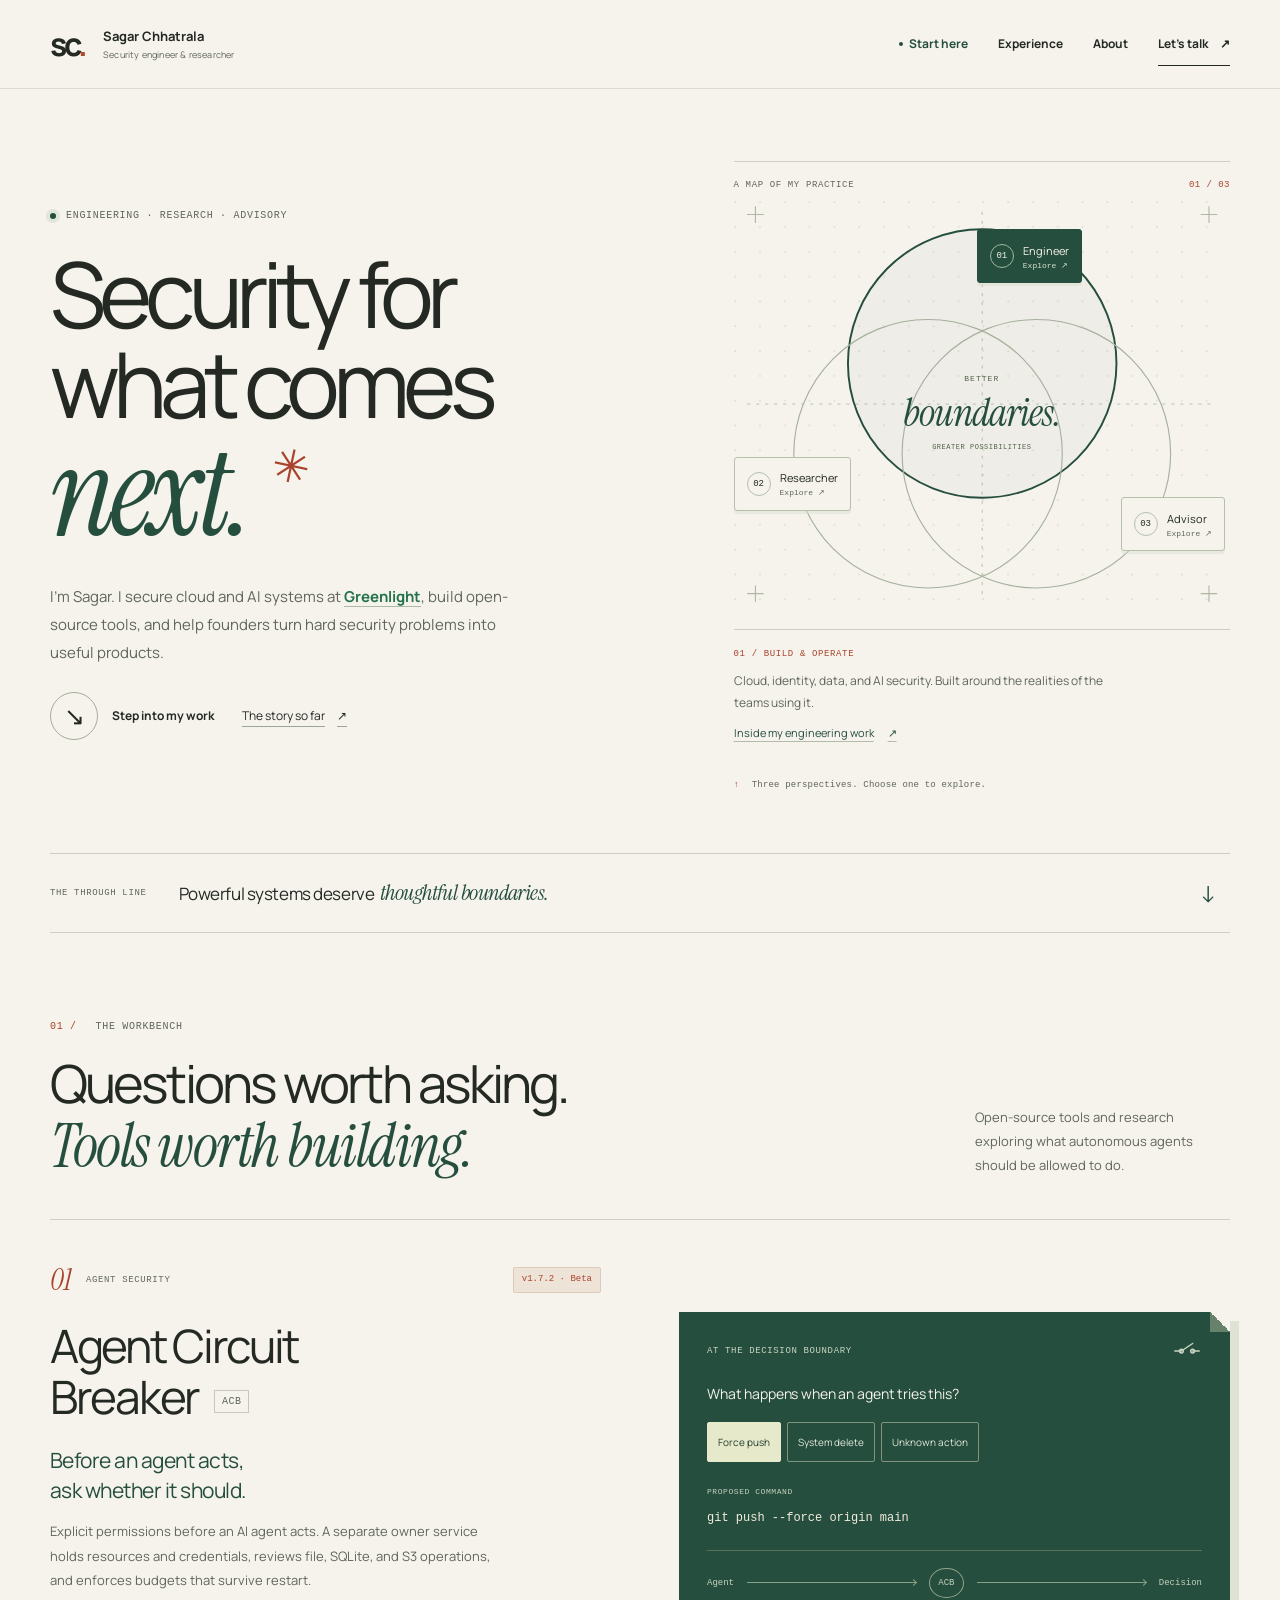
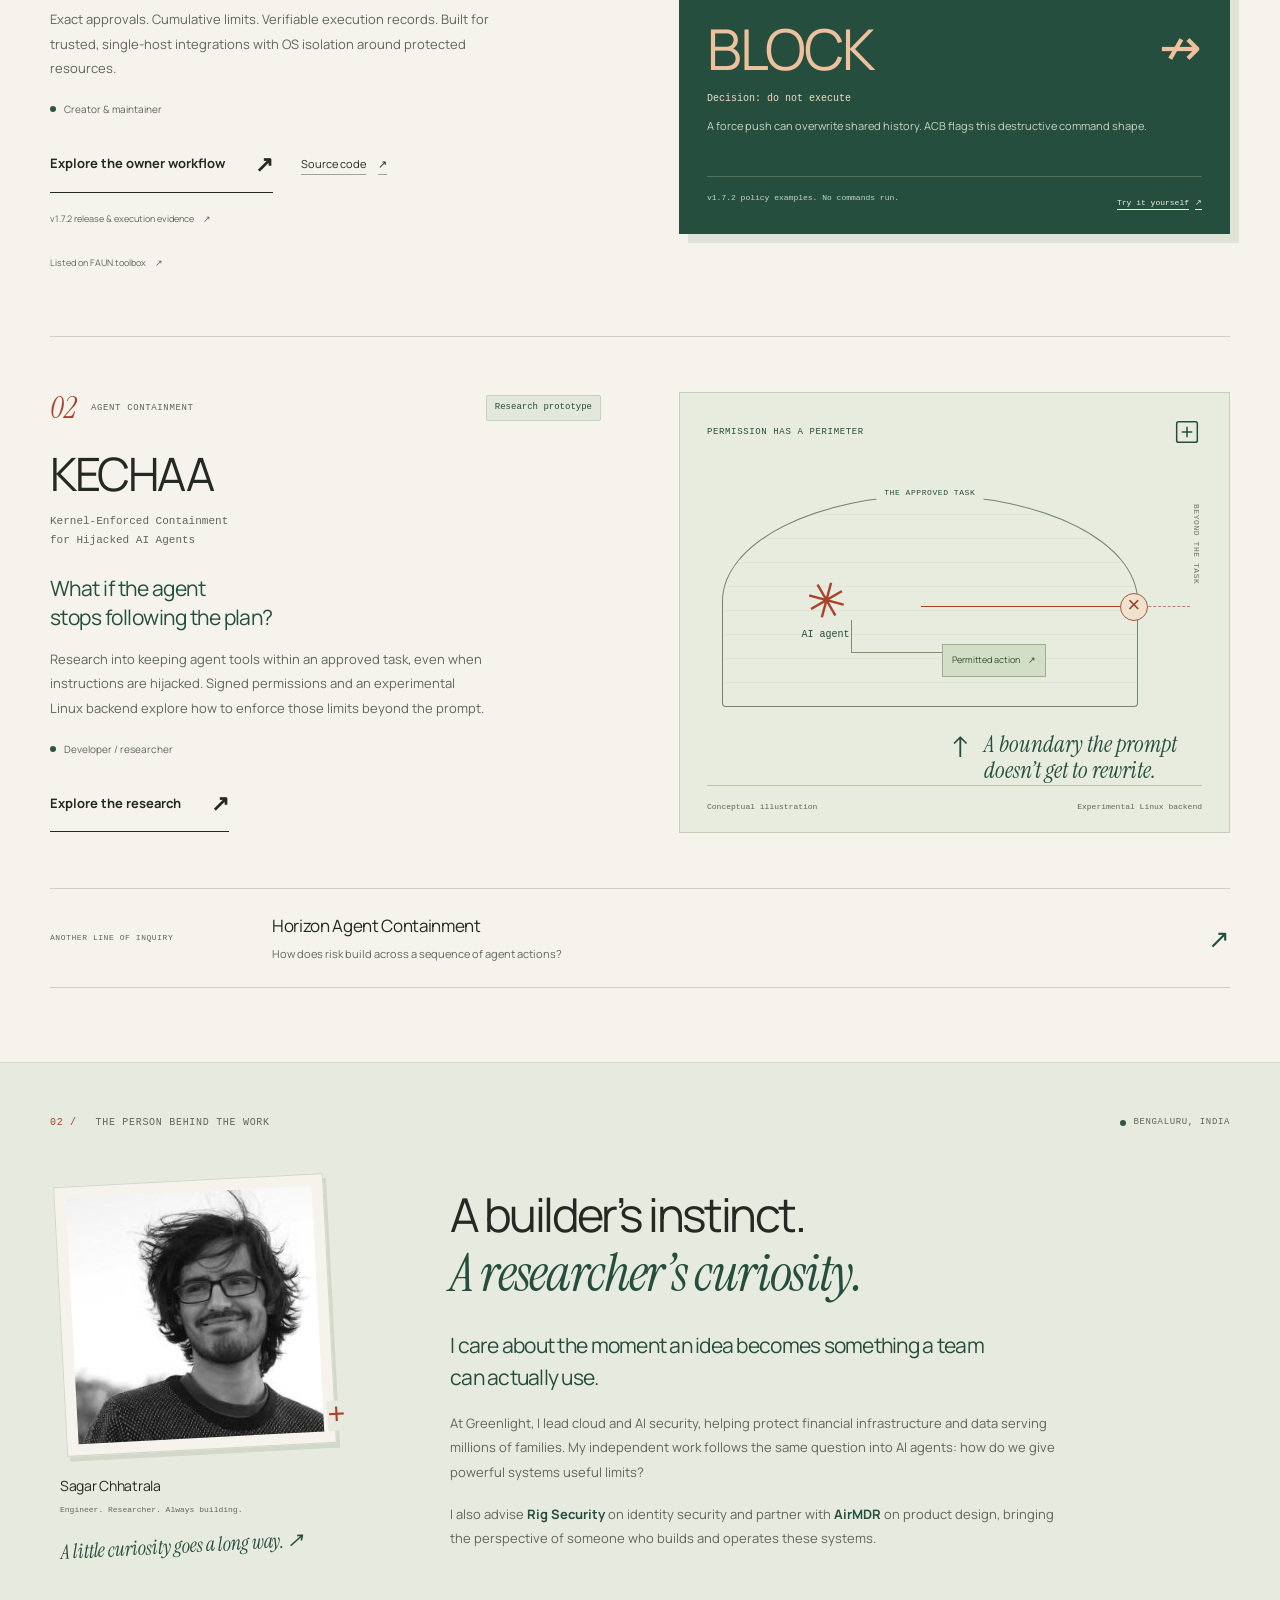
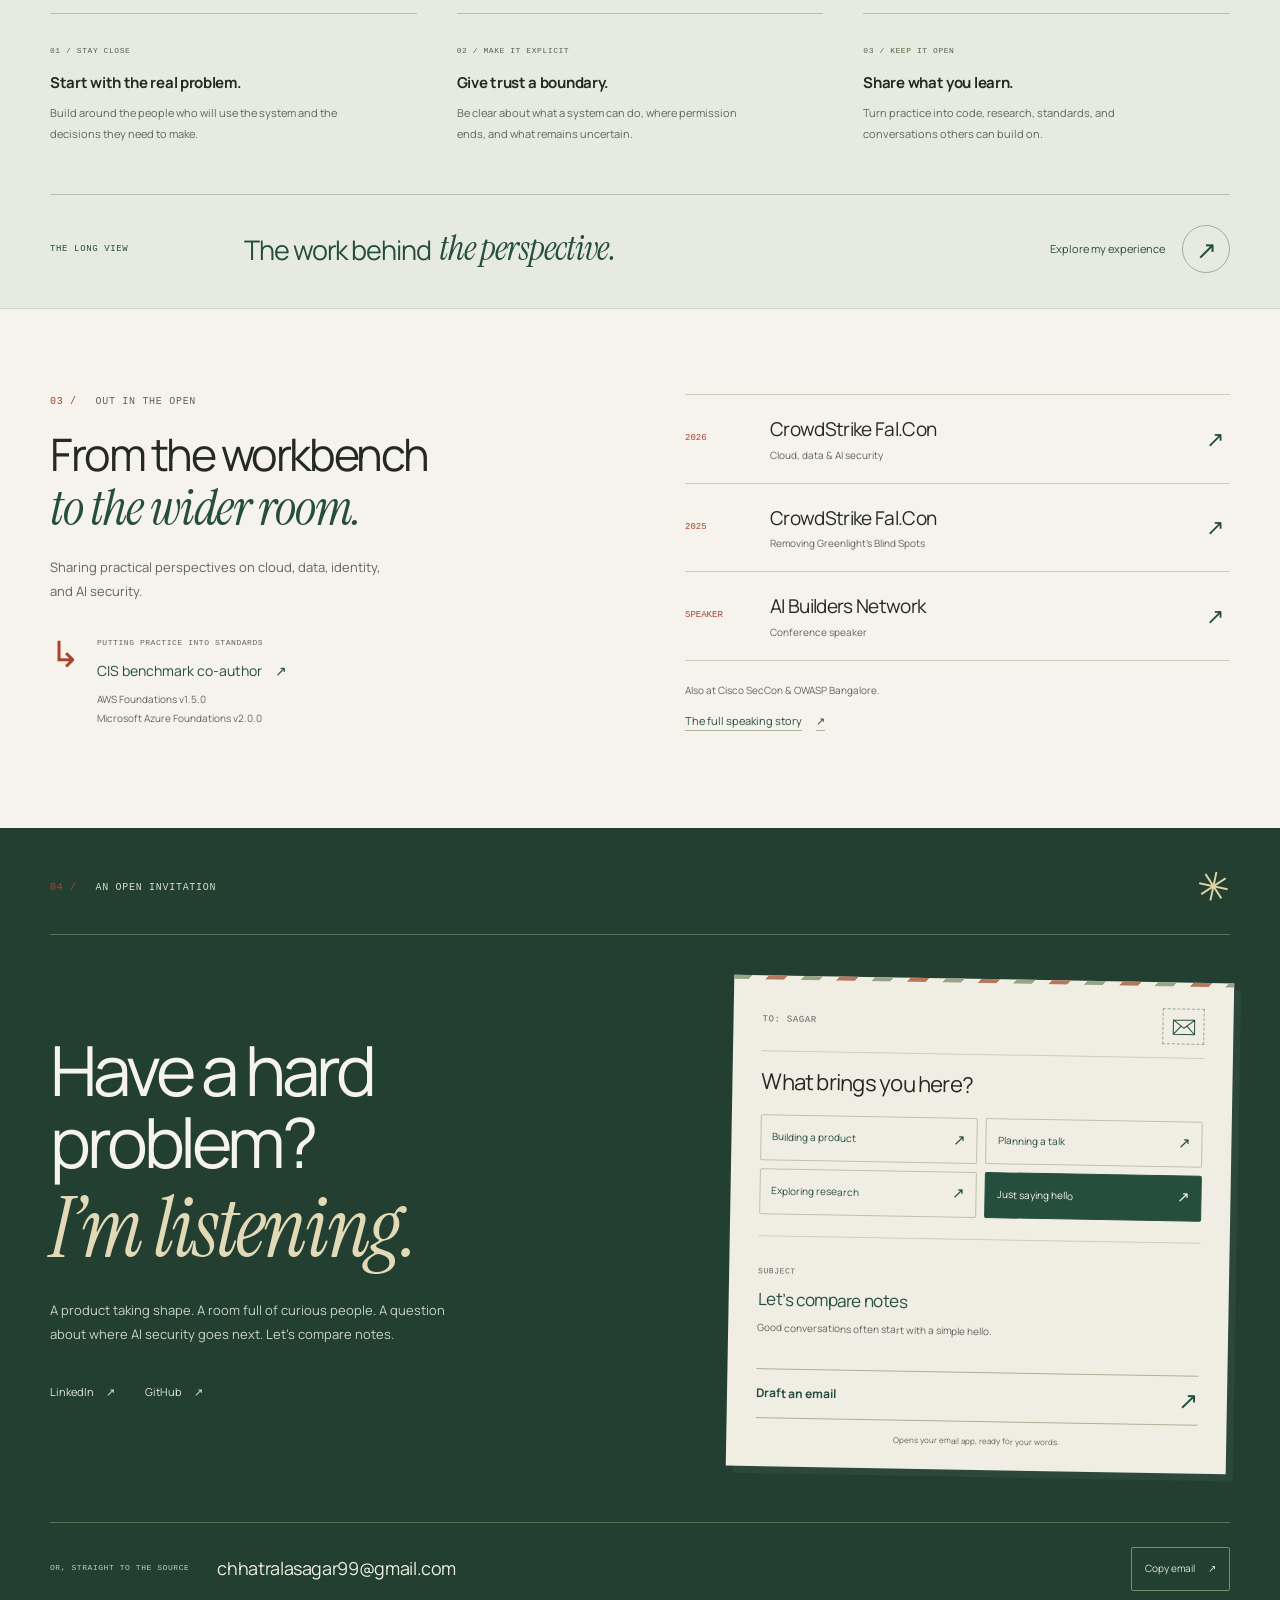
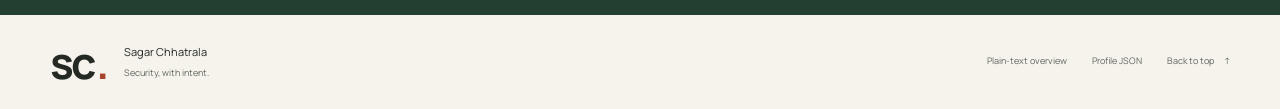
==== commit e799885b: "Update portfolio and ACB website for v1.7.2" ====
--- a/index.html
+++ b/index.html
@@ -83,7 +83,8 @@
       "@type": "SoftwareSourceCode",
       "@id": "https://sagarchhatrala.github.io/#acb",
       "name": "Agent Circuit Breaker",
-      "description": "Beta Python package for deterministic action and trajectory checks, plus a stateful runtime gate for trusted single-host integrations.",
+      "version": "1.7.2",
+      "description": "Beta Python authorization gate with owner-mediated file, SQLite and S3 operations, exact approvals, and durable cumulative budgets.",
       "url": "https://sagarchhatrala.github.io/agent-circuit-breaker/",
       "codeRepository": "https://github.com/sagarchhatrala/agent-circuit-breaker",
       "programmingLanguage": "Python",
@@ -163,13 +164,13 @@
     <section class="work-section shell" id="projects" aria-labelledby="projects-title">
       <div class="section-intro"><div><p class="folio"><span>01 /</span> THE WORKBENCH</p><h2 id="projects-title">Questions worth asking.<br> <em>Tools worth building.</em></h2></div><p>Open-source tools and research exploring what autonomous agents should be allowed to do.</p></div>
       <article class="work-entry" id="acb" aria-labelledby="acb-title">
-        <div class="work-copy"><div class="work-meta"><span class="work-number">01</span><span class="folio">AGENT SECURITY</span><span class="work-status">Python package · Beta</span></div><h3 id="acb-title">Agent Circuit<br> Breaker<span class="project-shortname">ACB</span></h3><p class="work-question">Before an agent acts,<br> ask whether it should.</p><p class="work-description">A checkpoint between an AI agent’s proposed action and its execution. Deterministic checks help trusted integrations identify risky commands, require approval, and keep a record of what happened.</p><div class="work-byline"><span class="small-dot" aria-hidden="true"></span> Creator &amp; maintainer</div><div class="work-actions"><a class="ink-link" href="./agent-circuit-breaker/">Explore the project <span aria-hidden="true">↗</span></a><a class="quiet-link" href="https://github.com/sagarchhatrala/agent-circuit-breaker">Source code <span aria-hidden="true">↗</span></a></div><a class="listing-note" href="https://faun.dev/toolbox/agent-circuit-breaker/">Listed on FAUN.toolbox <span aria-hidden="true">↗</span></a></div>
+        <div class="work-copy"><div class="work-meta"><span class="work-number">01</span><span class="folio">AGENT SECURITY</span><span class="work-status">v1.7.2 · Beta</span></div><h3 id="acb-title">Agent Circuit<br> Breaker<span class="project-shortname">ACB</span></h3><p class="work-question">Before an agent acts,<br> ask whether it should.</p><p class="work-description">Explicit permissions before an AI agent acts. A separate owner service holds resources and credentials, reviews file, SQLite, and S3 operations, and enforces budgets that survive restart.</p><p class="work-description">Exact approvals. Cumulative limits. Verifiable execution records. Built for trusted, single-host integrations with OS isolation around protected resources.</p><div class="work-byline"><span class="small-dot" aria-hidden="true"></span> Creator &amp; maintainer</div><div class="work-actions"><a class="ink-link" href="./agent-circuit-breaker/#owner">Explore the owner workflow <span aria-hidden="true">↗</span></a><a class="quiet-link" href="https://github.com/sagarchhatrala/agent-circuit-breaker">Source code <span aria-hidden="true">↗</span></a></div><a class="listing-note" href="./agent-circuit-breaker/#evidence">v1.7.2 release &amp; execution evidence <span aria-hidden="true">↗</span></a><br><a class="listing-note" href="https://faun.dev/toolbox/agent-circuit-breaker/">Listed on FAUN.toolbox <span aria-hidden="true">↗</span></a></div>
         <div class="action-study">
           <div class="study-heading"><span class="folio">AT THE DECISION BOUNDARY</span><svg viewBox="0 0 32 32" aria-hidden="true"><path d="M3 16h7m12 0h7M10 16l12-8"/><circle cx="10" cy="16" r="2"/><circle cx="22" cy="16" r="2"/></svg></div>
           <p class="study-prompt">What happens when an agent tries this?</p>
           <div class="example-options study-options" role="group" aria-label="Choose a documented ACB example" hidden><button type="button" data-example="push" aria-pressed="true">Force push</button><button type="button" data-example="delete" aria-pressed="false">System delete</button><button type="button" data-example="unknown" aria-pressed="false">Unknown action</button></div>
           <div id="example-result" class="study-result" aria-live="polite" aria-atomic="true"><span class="folio command-heading">PROPOSED COMMAND</span><code id="example-command">git push --force origin main</code><div class="decision-line" aria-hidden="true"><span>Agent</span><i></i><span class="policy-stamp">ACB</span><i></i><span>Decision</span></div><div class="study-verdict"><span id="example-verdict">BLOCK</span><span id="example-symbol" aria-hidden="true">↛</span></div><p class="verdict-caption" id="example-caption">Decision: do not execute</p><p id="example-reason">A force push can overwrite shared history. ACB flags this destructive command shape.</p></div>
-          <div class="study-foot"><span>Documented examples. No commands run.</span><a href="./agent-circuit-breaker/#start">Try it yourself <span aria-hidden="true">↗</span></a></div>
+          <div class="study-foot"><span>v1.7.2 policy examples. No commands run.</span><a href="./agent-circuit-breaker/#start">Try it yourself <span aria-hidden="true">↗</span></a></div>
         </div>
       </article>
 
